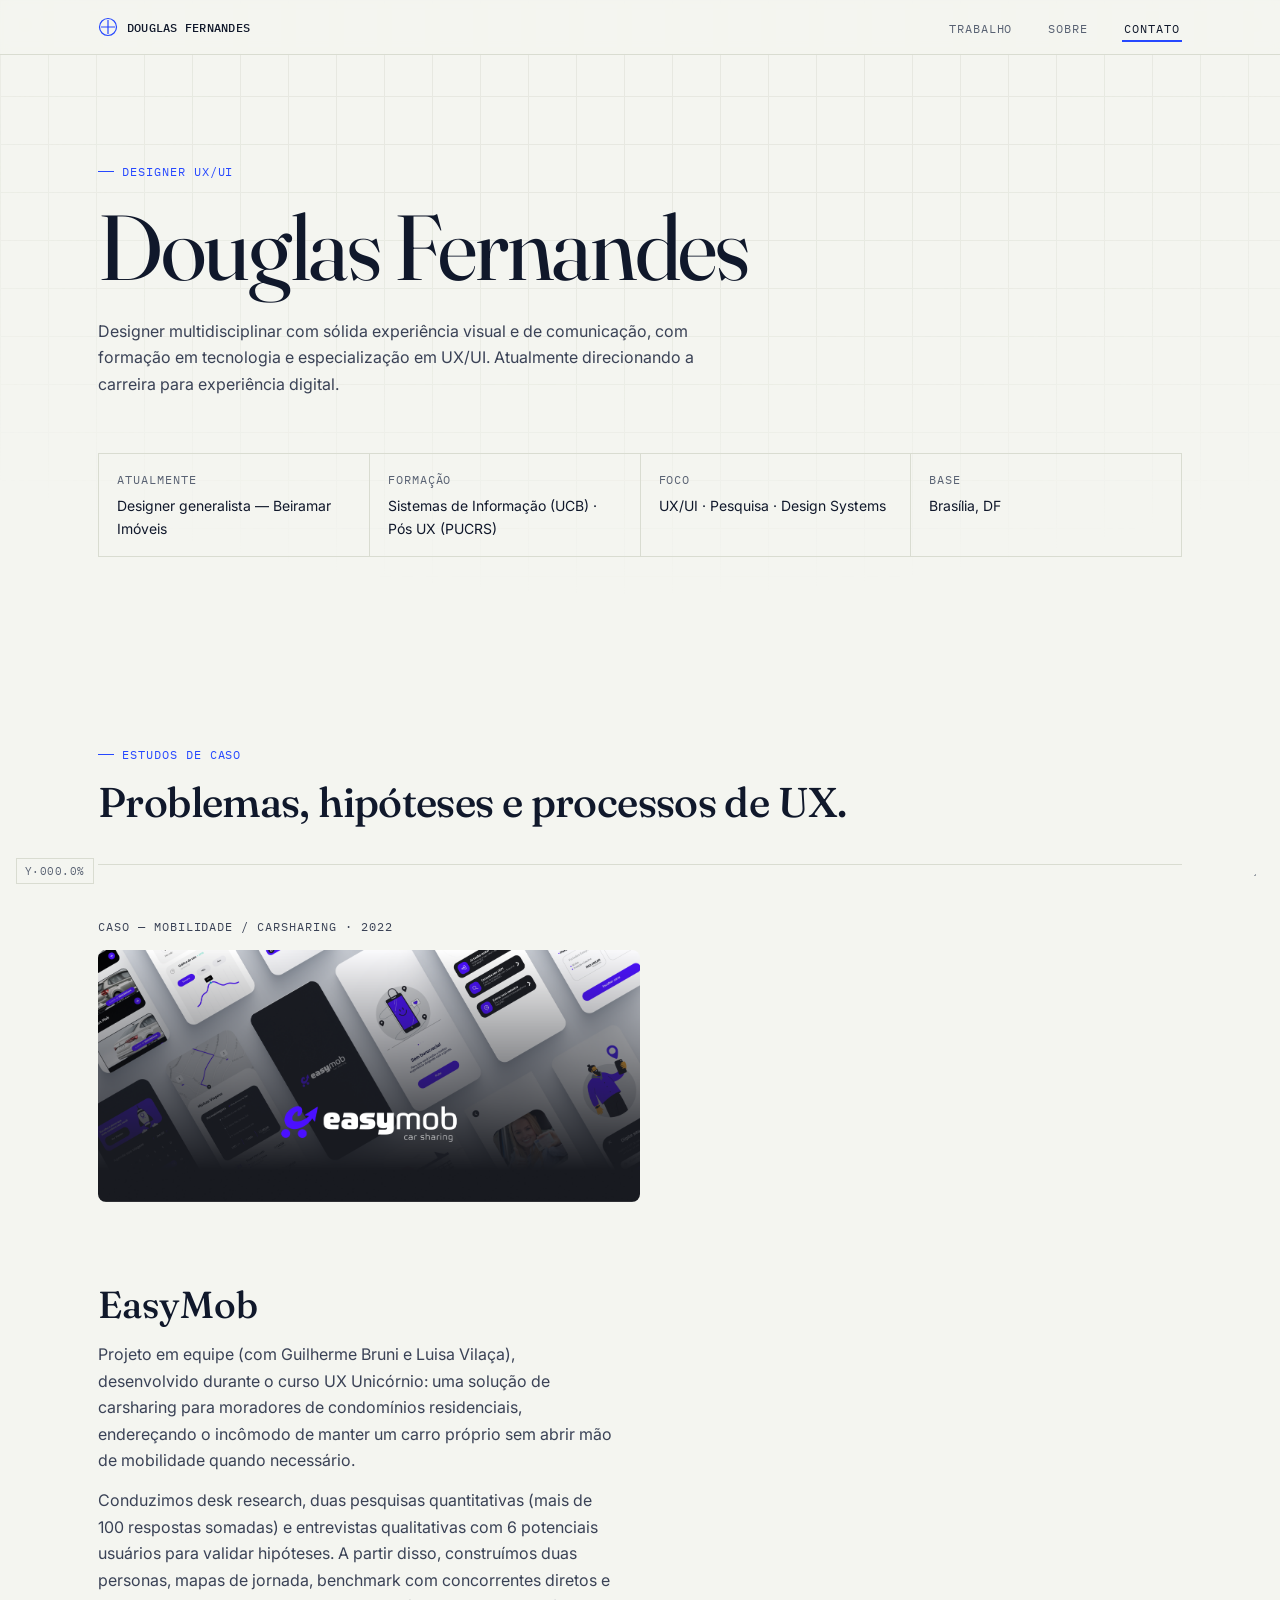
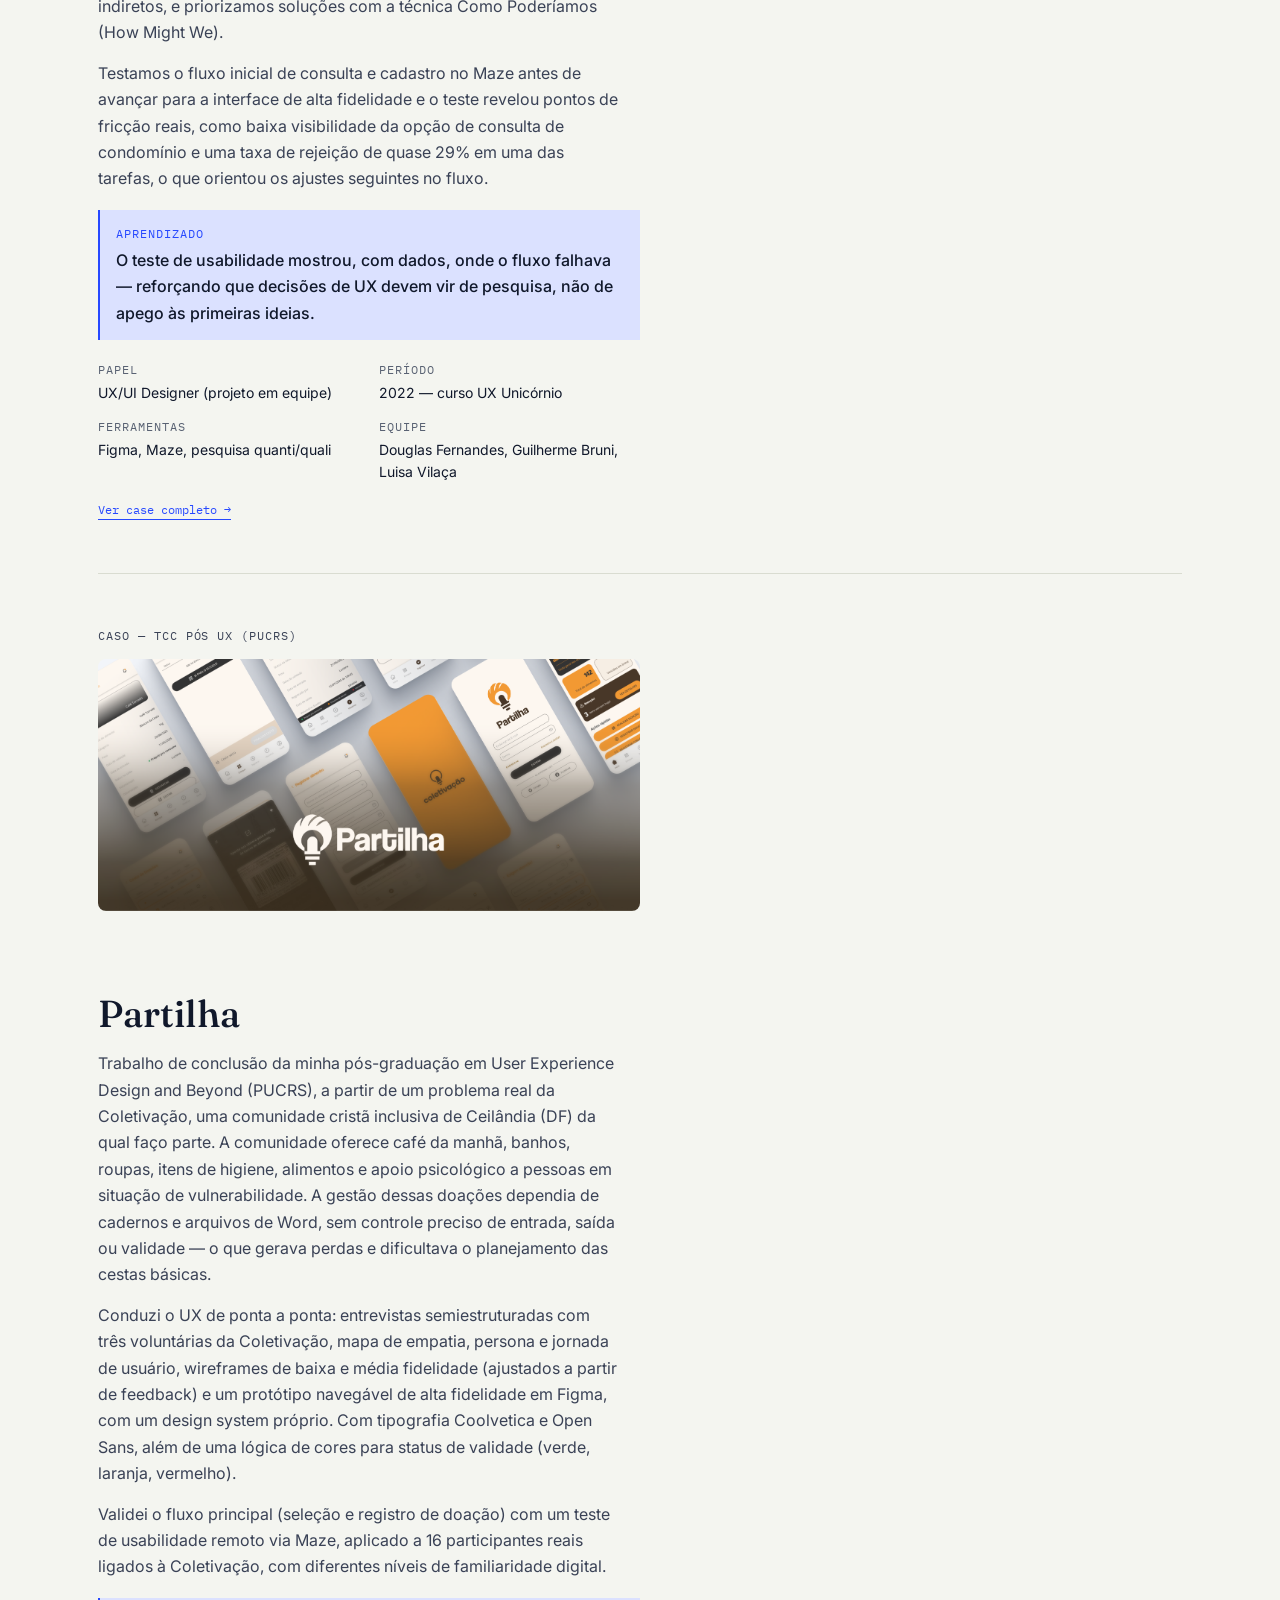
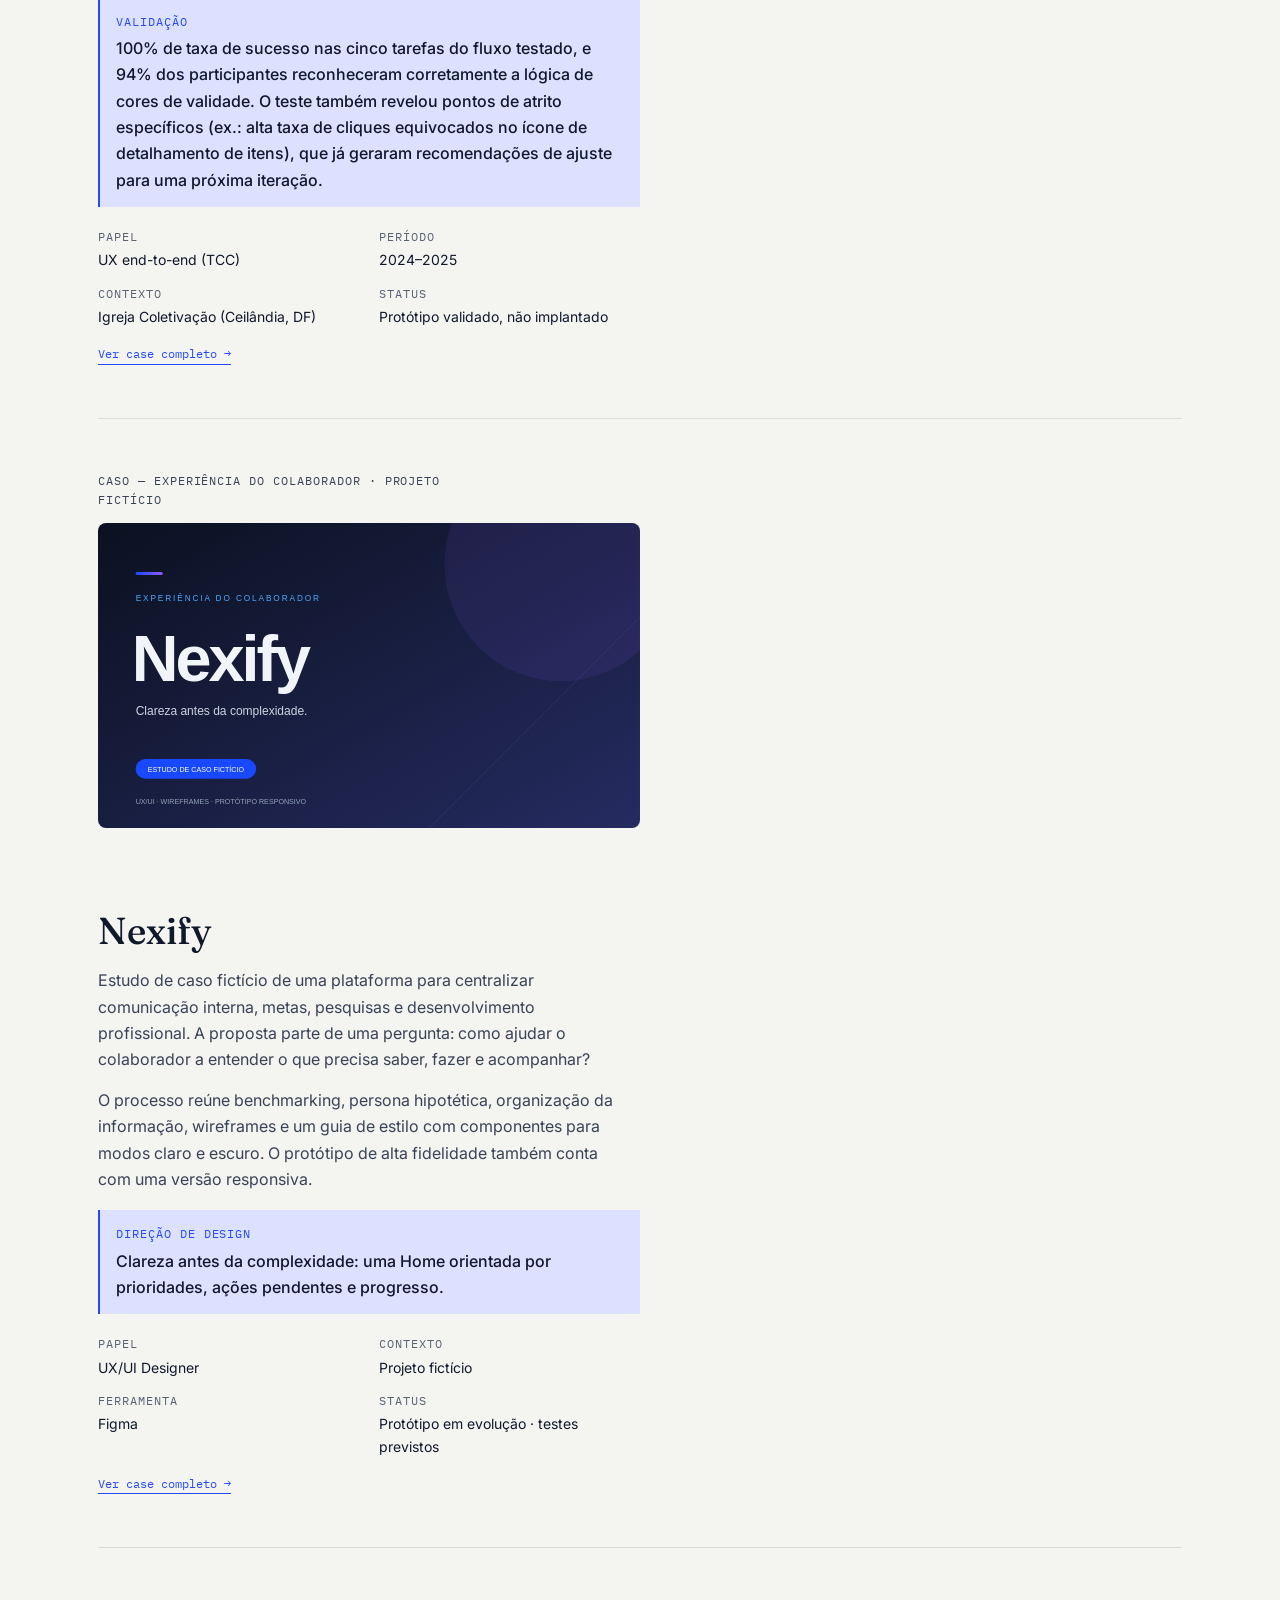
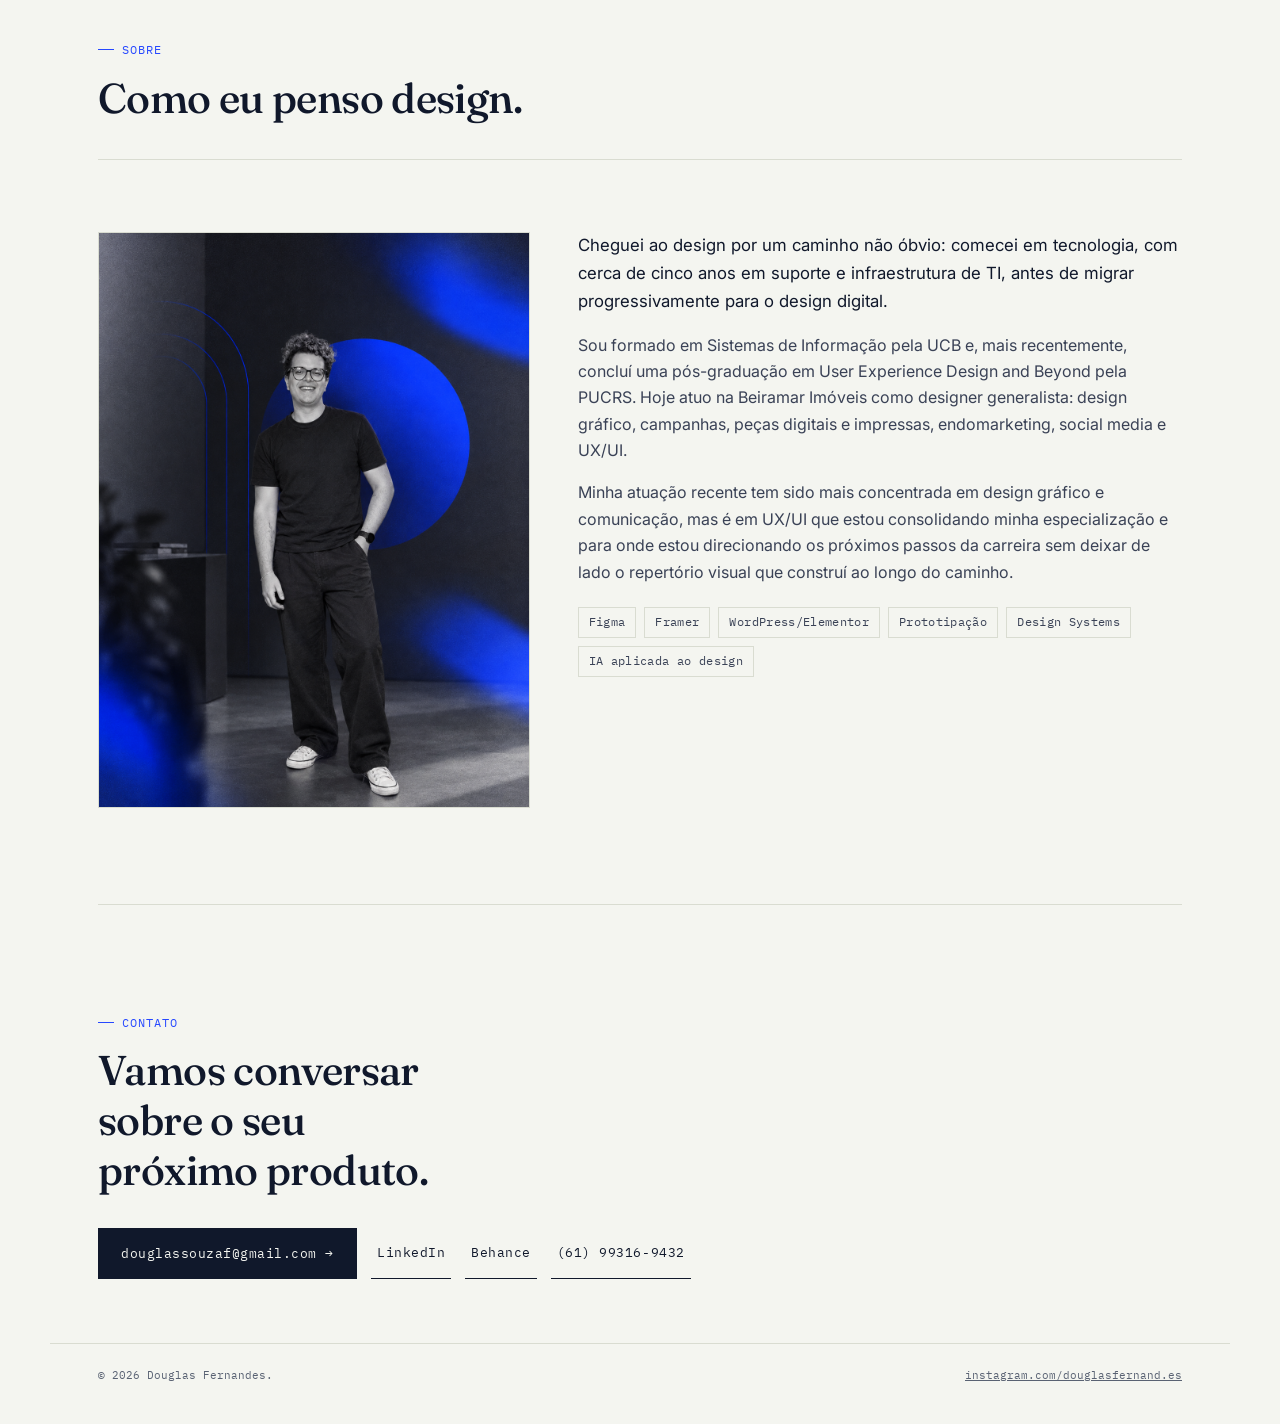
==== index.html @ 1eafc916 "Padroniza tipografia e cores e ajusta embed desktop do Nexify" ====
<!DOCTYPE html>
<html lang="pt-BR">
<head>
<meta charset="UTF-8">
<meta name="viewport" content="width=device-width, initial-scale=1.0">
<title>Douglas Fernandes — Designer UX/UI</title>
<meta name="description" content="Portfólio de Douglas Fernandes, designer UX/UI em transição de carreira, com estudos de caso reais em UX.">
<style>


  *{box-sizing:border-box;}
  html{scroll-behavior:smooth;}
  @media (prefers-reduced-motion: reduce){
    html{scroll-behavior:auto;}
    *{animation-duration:0.001ms !important; animation-iteration-count:1 !important; transition-duration:0.001ms !important;}
  }

  body{
    margin:0;
    background:var(--paper);
    color:var(--ink);
    font-family:var(--font-body);
    font-size:16px;
    line-height:1.55;
    -webkit-font-smoothing:antialiased;
  }

  ::selection{ background:var(--cobalt); color:var(--paper); }

  a{ color:inherit; }

  /* ---------- grid backdrop ---------- */
  .grid-backdrop{
    position:fixed; inset:0;
    z-index:0;
    pointer-events:none;
    background-image:
      linear-gradient(var(--line) 1px, transparent 1px),
      linear-gradient(90deg, var(--line) 1px, transparent 1px);
    background-size: 48px 48px;
    opacity:0.5;
    mask-image: radial-gradient(ellipse 90% 70% at 50% 0%, black 40%, transparent 95%);
  }

  /* ---------- registration crosshairs ---------- */
  .crosshair{
    position:fixed; width:18px; height:18px; z-index:5; pointer-events:none;
    opacity:0.55;
  }
  .crosshair::before, .crosshair::after{ content:""; position:absolute; background:var(--slate); }
  .crosshair::before{ left:8px; right:8px; top:50%; height:1px; }
  .crosshair::after{ top:8px; bottom:8px; left:50%; width:1px; }
  .cross-tl{ top:16px; left:16px; }
  .cross-tr{ top:16px; right:16px; }
  .cross-bl{ bottom:16px; left:16px; }
  .cross-br{ bottom:16px; right:16px; }
  @media (max-width:640px){ .crosshair{ display:none; } }

  /* ---------- coordinate readout ---------- */
  #coord-readout{
    position:fixed; left:16px; bottom:16px; z-index:6;
    font-family:var(--font-label);
    font-size:11px; letter-spacing:0.04em;
    color:var(--slate);
    background:var(--paper);
    padding:3px 8px;
    border:1px solid var(--line);
    pointer-events:none;
  }
  @media (max-width:640px){ #coord-readout{ display:none; } }

  /* ---------- layout helpers ---------- */
  .wrap{ max-width:1180px; margin:0 auto; padding-inline:var(--gap); position:relative; z-index:1; }
  section{ position:relative; z-index:1; }

  .eyebrow{
    font-family:var(--font-label);
    font-size:12px;
    letter-spacing:0.14em;
    text-transform:uppercase;
    color:var(--cobalt);
    display:flex; align-items:center; gap:8px;
  }
  .eyebrow::before{ content:""; width:16px; height:1px; background:var(--cobalt); display:inline-block; }

  /* ---------- nav ---------- */
  header.site-nav{
    position:fixed; top:0; left:0; right:0; z-index:20;
    background:color-mix(in srgb, var(--paper) 88%, transparent);
    backdrop-filter:blur(6px);
    border-bottom:1px solid var(--line);
  }
  .nav-inner{
    max-width:1180px; margin:0 auto; padding:14px var(--gap);
    display:flex; align-items:center; justify-content:space-between;
  }
  .nav-mark{
    display:flex; align-items:center; gap:9px;
    font-family:var(--font-label); font-size:13px; font-weight:500;
    letter-spacing:0.02em; text-decoration:none; color:var(--ink);
  }
  .nav-mark svg{ width:20px; height:20px; }
  .nav-links{ display:flex; gap:clamp(14px,3vw,32px); list-style:none; margin:0; padding:0; }
  .nav-links a{
    font-family:var(--font-label); font-size:12px; letter-spacing:0.08em; text-transform:uppercase;
    text-decoration:none; color:var(--slate); padding:4px 2px; position:relative;
  }
  .nav-links a::after{
    content:""; position:absolute; left:0; right:0; bottom:-2px; height:2px; background:var(--cobalt);
    transform:scaleX(0); transform-origin:left; transition:transform .25s ease;
  }
  .nav-links a.active{ color:var(--ink); }
  .nav-links a.active::after{ transform:scaleX(1); }
  @media (max-width:600px){ .nav-links{ gap:12px; } .nav-links a{ font-size:10.5px; } }

  a:focus-visible, button:focus-visible{ outline:2px solid var(--cobalt); outline-offset:3px; }

  /* ---------- hero ---------- */
  .hero{ padding:150px 0 96px; }
  .hero-name{
    font-family:var(--font-heading);
    font-style:italic;
    font-weight:400;
    font-size:clamp(2.6rem, 7.2vw, 6.2rem);
    line-height:0.98;
    margin:18px 0 0;
    letter-spacing:-0.01em;
  }
  .hero-role{
    font-family:var(--font-label);
    font-size:clamp(13px, 1.4vw, 15px);
    color:var(--ink-soft);
    margin-top:22px;
    max-width:640px;
  }

  .spec-sheet{
    margin-top:56px;
    display:grid;
    grid-template-columns:repeat(4, 1fr);
    border-top:1px solid var(--line);
    border-left:1px solid var(--line);
  }
  .spec-cell{
    border-right:1px solid var(--line);
    border-bottom:1px solid var(--line);
    padding:16px 18px;
  }
  .spec-label{
    font-family:var(--font-label); font-size:10.5px; letter-spacing:0.1em;
    text-transform:uppercase; color:var(--slate); margin-bottom:6px;
  }
  .spec-value{ font-size:14.5px; color:var(--ink); }
  @media (max-width:760px){ .spec-sheet{ grid-template-columns:repeat(2,1fr); } }

  /* ---------- reveal ---------- */
  [data-reveal]{ opacity:0; transform:translateY(18px); transition:opacity .7s ease, transform .7s ease; }
  [data-reveal].in-view{ opacity:1; transform:translateY(0); }

  /* ---------- section heads ---------- */
  .section-head{ padding:80px 0 36px; }
  .section-title{
    font-family:var(--font-heading); font-weight:500; font-style:normal;
    font-size:clamp(1.8rem, 3.4vw, 2.6rem); margin:14px 0 0; letter-spacing:-0.01em;
  }

  /* ---------- case studies ---------- */
  .case{
    padding:52px 0;
    border-top:1px solid var(--line);
    display:grid;
    grid-template-columns:1.05fr 0.95fr;
    gap:clamp(24px,4vw,64px);
    align-items:start;
  }
  .case:last-of-type{ border-bottom:1px solid var(--line); }
  @media (max-width:860px){ .case{ grid-template-columns:1fr; } }

  .case-index{
    font-family:var(--font-label); font-size:12px; color:var(--slate);
    letter-spacing:0.08em; margin-bottom:10px;
  }
  .case-title{
    font-family:var(--font-heading); font-style:italic; font-weight:400;
    font-size:clamp(1.6rem, 3.2vw, 2.35rem); margin:0 0 14px; line-height:1.06;
  }
  .case-body p{ margin:0 0 14px; color:var(--ink-soft); max-width:52ch; }

  .case-cover{
  width:auto;
  margin:0 0 80px;
  border-radius:8px;
  overflow:hidden;
  }

  .case-cover img{
  width:100%;
  height:auto;
  display:block;
  object-fit:cover;
  }

  .case-visual{
    background:var(--paper-dim);
    border:1px solid var(--line);
    aspect-ratio:4/3;
    display:flex; align-items:center; justify-content:center;
    overflow:hidden;
    position:relative;
  }
  .case-visual svg{ width:82%; height:82%; }
  .case-visual .tag{
    position:absolute; top:10px; right:10px;
    font-family:var(--font-label); font-size:10px; color:var(--slate);
    background:var(--paper); border:1px solid var(--line); padding:2px 6px;
  }

  .case-outcome{
    margin-top:18px; padding:14px 16px;
    border-left:2px solid var(--cobalt);
    background:var(--cobalt-dim);
  }
  .case-outcome .oc-label{
    font-family:var(--font-label); font-size:10.5px; letter-spacing:0.1em; text-transform:uppercase;
    color:var(--cobalt); margin-bottom:4px;
  }
  .case-outcome .oc-value{ font-size:15px; font-weight:500; }

  .case-pending{
    margin-top:18px; padding:14px 16px;
    border-left:2px solid var(--slate);
    background:var(--paper-dim);
  }
  .case-pending .oc-label{
    font-family:var(--font-label); font-size:10.5px; letter-spacing:0.1em; text-transform:uppercase;
    color:var(--slate); margin-bottom:4px;
  }
  .case-pending .oc-value{ font-size:13.5px; color:var(--ink-soft); }

  .case-meta{
    display:grid; grid-template-columns:1fr 1fr; gap:12px 20px; margin-top:20px;
  }
  .case-meta div .spec-label{ margin-bottom:3px; }
  .case-meta div .spec-value{ font-size:13.5px; }
  .case-link{
    display:inline-block; margin-top:16px;
    font-family:var(--font-label); font-size:11.5px;
    color:var(--cobalt); text-decoration:none; border-bottom:1px solid var(--cobalt);
  }
  .case-links{ display:flex; flex-wrap:wrap; gap:20px; margin-top:16px; }

  /* ---------- detail pages (per-project) ---------- */
  #home-page.is-hidden{ display:none; }
  .detail-page{ display:none; background:var(--paper); min-height:100vh; position:relative; z-index:2; }
  .detail-page.is-active{ display:block; }

  .detail-header{
    position:sticky; top:0; z-index:30;
    background:color-mix(in srgb, var(--paper) 92%, transparent);
    backdrop-filter:blur(6px);
    border-bottom:1px solid var(--line);
    padding:16px var(--gap);
  }
  .back-link{
    font-family:var(--font-label); font-size:12px; letter-spacing:0.04em;
    text-decoration:none; color:var(--slate); display:inline-flex; align-items:center; gap:6px;
  }
  .back-link:hover{ color:var(--cobalt); }

  .detail-hero{ padding:64px 0 40px; }
  .detail-eyebrow{
    font-family:var(--font-label); font-size:12px; letter-spacing:0.12em; text-transform:uppercase;
    color:var(--cobalt);
  }
  .detail-title{
    font-family:var(--font-heading); font-style:italic; font-weight:400;
    font-size:clamp(2.2rem, 5.5vw, 4.2rem); margin:14px 0 18px; line-height:1.02;
  }
  .detail-intro{ color:var(--ink-soft); max-width:70ch; font-size:1.05rem; }

  .stage{ padding:52px 0; border-top:1px solid var(--line); }
  .stage-num{
    font-family:var(--font-label); font-size:11px; color:var(--slate); letter-spacing:0.1em; margin-bottom:8px;
  }
  .stage-title{
    font-family:var(--font-heading); font-weight:500; font-size:1.6rem; margin:0 0 16px; letter-spacing:-0.01em;
  }
  .stage-text p{ color:var(--ink-soft); max-width:72ch; margin:0 0 14px; }

  .media-slot{
    margin-top:22px; border:2px dashed var(--line); background:var(--paper-dim);
    padding:44px 20px; text-align:center;
  }
  .media-slot-label{
    display:block; font-family:var(--font-label); font-size:12.5px; color:var(--ink-soft); margin-bottom:6px;
  }
  .media-slot-hint{
    display:block; font-family:var(--font-label); font-size:10.5px; color:var(--slate);
  }
  .media-grid{ display:grid; grid-template-columns:1fr 1fr; gap:16px; margin-top:22px; }
  @media (max-width:700px){ .media-grid{ grid-template-columns:1fr; } }

  .stat-row{ display:flex; flex-wrap:wrap; gap:12px; margin-top:20px; }
  .stat-chip{
    border:1px solid var(--line); padding:12px 16px; font-family:var(--font-label); font-size:11.5px;
    color:var(--slate); min-width:120px;
  }
  .stat-chip b{
    display:block; font-size:20px; font-family:var(--font-heading); font-style:normal; color:var(--ink); margin-bottom:2px;
  }

  .task-table{ width:100%; border-collapse:collapse; margin-top:18px; font-size:13px; }
  .task-table th, .task-table td{ border:1px solid var(--line); padding:10px 12px; text-align:left; }
  .task-table th{ font-family:var(--font-label); font-size:10.5px; text-transform:uppercase; letter-spacing:0.06em; color:var(--slate); background:var(--paper-dim); }
  .task-table td{ color:var(--ink-soft); font-family:var(--font-label); font-size:12.5px; }
  .task-table td:first-child{ color:var(--ink); font-family:var(--font-body); }

  /* ---------- about ---------- */
  .about {
  padding: 72px 0 96px;
  border-top: 1px solid var(--line);
  display: grid;
  grid-template-columns: 1fr 1.4fr;
  gap: var(--gap);
}

@media (max-width: 800px) {
  .about { grid-template-columns: 1fr; }
}

.about-photo {
  aspect-ratio: 3/4;
  background: var(--paper-dim);
  border: 1px solid var(--line);
  overflow: hidden; /* Garante que a imagem não saia pelas bordas arredondadas ou limites */
}

/* Novo estilo para a imagem */
.about-photo img {
  width: 100%;
  height: 100%;
  object-fit: cover; /* Recorta e preenche todo o espaço sem distorcer a foto */
  object-position: center; /* Centraliza o foco da imagem */
  display: block;
}

.about-copy p { color: var(--ink-soft); max-width: 64ch; margin: 0 0 16px; }
.about-copy p:first-child { font-size: 1.05rem; color: var(--ink); }

.tool-list { display: flex; flex-wrap: wrap; gap: 8px; margin-top: 22px; padding: 0; list-style: none; }
.tool-list li {
  font-family:var(--font-label); font-size: 11.5px; letter-spacing: 0.03em;
  border: 1px solid var(--line); padding: 5px 10px; color: var(--ink-soft);
}

  /* ---------- contact ---------- */
  .contact{ padding:96px 0 64px; border-top:1px solid var(--line); }
  .contact-title{
    font-family:var(--font-heading); font-style:italic; font-weight:400;
    font-size:clamp(2rem, 5.4vw, 4rem); line-height:1.02; max-width:16ch; margin:14px 0 32px;
  }
  .contact-actions{ display:flex; flex-wrap:wrap; gap:14px; align-items:center; }
  .btn-primary{
    font-family:var(--font-label); font-size:13px; letter-spacing:0.04em;
    text-decoration:none; color:var(--paper); background:var(--ink);
    padding:14px 22px; display:inline-flex; align-items:center; gap:10px;
    border:1px solid var(--ink); transition:background .2s ease, color .2s ease;
  }
  .btn-primary:hover{ background:var(--cobalt); border-color:var(--cobalt); }
  .btn-secondary{
    font-family:var(--font-label); font-size:13px; letter-spacing:0.04em;
    text-decoration:none; color:var(--ink); padding:14px 6px;
    border-bottom:1px solid var(--ink);
  }
  .btn-secondary:hover{ color:var(--cobalt); border-color:var(--cobalt); }

  footer{
    border-top:1px solid var(--line); padding:22px var(--gap) 40px;
    display:flex; justify-content:space-between; flex-wrap:wrap; gap:10px;
    font-family:var(--font-label); font-size:11px; color:var(--slate);
    max-width:1180px; margin:0 auto; position:relative; z-index:1;
  }
</style>
<link rel="stylesheet" href="assets/css/site.css">
</head>
<body>

<div class="grid-backdrop" aria-hidden="true"></div>
<div class="crosshair cross-tl" aria-hidden="true"></div>
<div class="crosshair cross-tr" aria-hidden="true"></div>
<div class="crosshair cross-bl" aria-hidden="true"></div>
<div class="crosshair cross-br" aria-hidden="true"></div>
<div id="coord-readout">Y·000.0%</div>

<header class="site-nav">
  <div class="nav-inner">
    <a href="#topo" class="nav-mark" aria-label="Início">
      <svg viewBox="0 0 20 20" fill="none" xmlns="http://www.w3.org/2000/svg">
        <circle cx="10" cy="10" r="8.5" stroke="#2648FF" stroke-width="1.2"/>
        <path d="M10 3V17M3 10H17" stroke="#2648FF" stroke-width="1.2"/>
      </svg>
      DOUGLAS FERNANDES
    </a>
    <ul class="nav-links">
      <li><a href="#trabalho" data-nav>Trabalho</a></li>
      <li><a href="#sobre" data-nav>Sobre</a></li>
      <li><a href="#contato" data-nav>Contato</a></li>
    </ul>
  </div>
</header>

<main>

  <section class="hero" id="topo">
    <div class="wrap">
      <p class="eyebrow">Designer UX/UI</p>
      <h1 class="hero-name">Douglas Fernandes</h1>
      <p class="hero-role">Designer multidisciplinar com sólida experiência visual e de comunicação, com formação em tecnologia e especialização em UX/UI. Atualmente direcionando a carreira para experiência digital.</p>

      <div class="spec-sheet" data-reveal>
        <div class="spec-cell">
          <div class="spec-label">Atualmente</div>
          <div class="spec-value">Designer generalista — Beiramar Imóveis</div>
        </div>
        <div class="spec-cell">
          <div class="spec-label">Formação</div>
          <div class="spec-value">Sistemas de Informação (UCB) · Pós UX (PUCRS)</div>
        </div>
        <div class="spec-cell">
          <div class="spec-label">Foco</div>
          <div class="spec-value">UX/UI · Pesquisa · Design Systems</div>
        </div>
        <div class="spec-cell">
          <div class="spec-label">Base</div>
          <div class="spec-value">Brasília, DF</div>
        </div>
      </div>
    </div>
  </section>

  <section id="trabalho">
    <div class="wrap">
      <div class="section-head" data-reveal>
        <p class="eyebrow">Estudos de caso</p>
        <h2 class="section-title">Problemas, hipóteses e processos de UX.</h2>
      </div>

      <!-- CASE 1 — EasyMob -->
      <article class="case" data-reveal>
        <div class="case-body">
          <p class="case-index">CASO — MOBILIDADE / CARSHARING · 2022</p>

          <div class="case-cover">
            <img src="imagens/easymob/capa.png" alt="Capa do case Partilha">
          </div>
          <h3 class="case-title">EasyMob</h3>
          <p>Projeto em equipe (com Guilherme Bruni e Luisa Vilaça), desenvolvido durante o curso UX Unicórnio: uma solução de carsharing para moradores de condomínios residenciais, endereçando o incômodo de manter um carro próprio sem abrir mão de mobilidade quando necessário.</p>
          <p>Conduzimos desk research, duas pesquisas quantitativas (mais de 100 respostas somadas) e entrevistas qualitativas com 6 potenciais usuários para validar hipóteses. A partir disso, construímos duas personas, mapas de jornada, benchmark com concorrentes diretos e indiretos, e priorizamos soluções com a técnica Como Poderíamos (How Might We).</p>
          <p>Testamos o fluxo inicial de consulta e cadastro no Maze antes de avançar para a interface de alta fidelidade e o teste revelou pontos de fricção reais, como baixa visibilidade da opção de consulta de condomínio e uma taxa de rejeição de quase 29% em uma das tarefas, o que orientou os ajustes seguintes no fluxo.</p>

          <div class="case-outcome">
            <div class="oc-label">Aprendizado</div>
            <div class="oc-value">O teste de usabilidade mostrou, com dados, onde o fluxo falhava — reforçando que decisões de UX devem vir de pesquisa, não de apego às primeiras ideias.</div>
          </div>

          <div class="case-meta">
            <div><div class="spec-label">Papel</div><div class="spec-value">UX/UI Designer (projeto em equipe)</div></div>
            <div><div class="spec-label">Período</div><div class="spec-value">2022 — curso UX Unicórnio</div></div>
            <div><div class="spec-label">Ferramentas</div><div class="spec-value">Figma, Maze, pesquisa quanti/quali</div></div>
            <div><div class="spec-label">Equipe</div><div class="spec-value">Douglas Fernandes, Guilherme Bruni, Luisa Vilaça</div></div>
          </div>

          <a class="case-link" href="cases/easymob/index.html" target="_blank" rel="noopener">Ver case completo →</a>
        </div>

      </article>

      <!-- CASE 2 — Partilha (nome provisório) -->
      <article class="case" data-reveal>
        <div class="case-body">
          <p class="case-index">CASO — TCC PÓS UX (PUCRS)</p>

          <div class="case-cover">
            <img src="imagens/partilha/cover.png" alt="Capa do case Partilha">
          </div>

          <h3 class="case-title">Partilha</h3>
          <p>Trabalho de conclusão da minha pós-graduação em User Experience Design and Beyond (PUCRS), a partir de um problema real da Coletivação, uma comunidade cristã inclusiva de Ceilândia (DF) da qual faço parte. A comunidade oferece café da manhã, banhos, roupas, itens de higiene, alimentos e apoio psicológico a pessoas em situação de vulnerabilidade. A gestão dessas doações dependia de cadernos e arquivos de Word, sem controle preciso de entrada, saída ou validade — o que gerava perdas e dificultava o planejamento das cestas básicas.</p>
          <p>Conduzi o UX de ponta a ponta: entrevistas semiestruturadas com três voluntárias da Coletivação, mapa de empatia, persona e jornada de usuário, wireframes de baixa e média fidelidade (ajustados a partir de feedback) e um protótipo navegável de alta fidelidade em Figma, com um design system próprio. Com tipografia Coolvetica e Open Sans, além de uma lógica de cores para status de validade (verde, laranja, vermelho).</p>
          <p>Validei o fluxo principal (seleção e registro de doação) com um teste de usabilidade remoto via Maze, aplicado a 16 participantes reais ligados à Coletivação, com diferentes níveis de familiaridade digital.</p>

          <div class="case-outcome">
            <div class="oc-label">Validação</div>
            <div class="oc-value">100% de taxa de sucesso nas cinco tarefas do fluxo testado, e 94% dos participantes reconheceram corretamente a lógica de cores de validade. O teste também revelou pontos de atrito específicos (ex.: alta taxa de cliques equivocados no ícone de detalhamento de itens), que já geraram recomendações de ajuste para uma próxima iteração.</div>
          </div>

          <div class="case-meta">
            <div><div class="spec-label">Papel</div><div class="spec-value">UX end-to-end (TCC)</div></div>
            <div><div class="spec-label">Período</div><div class="spec-value">2024–2025</div></div>
            <div><div class="spec-label">Contexto</div><div class="spec-value">Igreja Coletivação (Ceilândia, DF)</div></div>
            <div><div class="spec-label">Status</div><div class="spec-value">Protótipo validado, não implantado</div></div>
          </div>

          <a class="case-link" href="cases/partilha/index.html" target="_blank" rel="noopener">Ver case completo →</a>
        </div>
      </article>

      <!-- CASE 3 — Nexify -->
      <article class="case" data-reveal>
        <div class="case-body">
          <p class="case-index">CASO — EXPERIÊNCIA DO COLABORADOR · PROJETO FICTÍCIO</p>
          <div class="case-cover"><img src="imagens/nexify/cover.svg" alt="Nexify — Clareza antes da complexidade" loading="lazy" width="1440" height="810"></div>
          <h3 class="case-title">Nexify</h3>
          <p>Estudo de caso fictício de uma plataforma para centralizar comunicação interna, metas, pesquisas e desenvolvimento profissional. A proposta parte de uma pergunta: como ajudar o colaborador a entender o que precisa saber, fazer e acompanhar?</p>
          <p>O processo reúne benchmarking, persona hipotética, organização da informação, wireframes e um guia de estilo com componentes para modos claro e escuro. O protótipo de alta fidelidade também conta com uma versão responsiva.</p>
          <div class="case-outcome"><div class="oc-label">Direção de design</div><div class="oc-value">Clareza antes da complexidade: uma Home orientada por prioridades, ações pendentes e progresso.</div></div>
          <div class="case-meta">
            <div><div class="spec-label">Papel</div><div class="spec-value">UX/UI Designer</div></div>
            <div><div class="spec-label">Contexto</div><div class="spec-value">Projeto fictício</div></div>
            <div><div class="spec-label">Ferramenta</div><div class="spec-value">Figma</div></div>
            <div><div class="spec-label">Status</div><div class="spec-value">Protótipo em evolução · testes previstos</div></div>
          </div>
          <a class="case-link" href="cases/nexify/index.html" target="_blank" rel="noopener">Ver case completo →</a>
        </div>
      </article>

    </div>
  </section>

  <section id="sobre">
    <div class="wrap">
      <div class="section-head" data-reveal>
        <p class="eyebrow">Sobre</p>
        <h2 class="section-title">Como eu penso design.</h2>
      </div>

      <div class="about" data-reveal>
        <div class="about-photo" aria-hidden="true">
          <img src="imagens/final.png" alt="Eu">
          </svg>
        </div>
        <div class="about-copy">
          <p>Cheguei ao design por um caminho não óbvio: comecei em tecnologia, com cerca de cinco anos em suporte e infraestrutura de TI, antes de migrar progressivamente para o design digital.</p>
          <p>Sou formado em Sistemas de Informação pela UCB e, mais recentemente, concluí uma pós-graduação em User Experience Design and Beyond pela PUCRS. Hoje atuo na Beiramar Imóveis como designer generalista: design gráfico, campanhas, peças digitais e impressas, endomarketing, social media e UX/UI.</p>
          <p>Minha atuação recente tem sido mais concentrada em design gráfico e comunicação, mas é em UX/UI que estou consolidando minha especialização e para onde estou direcionando os próximos passos da carreira sem deixar de lado o repertório visual que construí ao longo do caminho.</p>
          <ul class="tool-list">
            <li>Figma</li><li>Framer</li><li>WordPress/Elementor</li><li>Prototipação</li><li>Design Systems</li><li>IA aplicada ao design</li>
          </ul>
        </div>
      </div>
    </div>
  </section>

  <section id="contato">
    <div class="wrap">
      <div class="contact" data-reveal>
        <p class="eyebrow">Contato</p>
        <h2 class="contact-title">Vamos conversar sobre o seu próximo produto.</h2>
        <div class="contact-actions">
          <a class="btn-primary" href="mailto:douglassouzaf@gmail.com">
            douglassouzaf@gmail.com →
          </a>
          <a class="btn-secondary" href="https://www.linkedin.com/in/douglasfernandees/" target="_blank" rel="noopener">LinkedIn</a>
          <a class="btn-secondary" href="https://www.behance.net/douglasfernandees" target="_blank" rel="noopener">Behance</a>
          <a class="btn-secondary" href="tel:+5561993169432">(61) 99316-9432</a>
        </div>
      </div>
    </div>
  </section>

</main>

<footer>
  <span>© 2026 Douglas Fernandes.</span>
  <span><a href="https://www.instagram.com/douglasfernand.es/" target="_blank" rel="noopener">instagram.com/douglasfernand.es</a></span>
</footer>

<script>
  // Scroll coordinate readout — a functional nod to the drafting-table theme
  const readout = document.getElementById('coord-readout');
  function updateReadout(){
    const scrollTop = window.scrollY;
    const max = document.documentElement.scrollHeight - window.innerHeight;
    const pct = max > 0 ? (scrollTop / max) * 100 : 0;
    readout.textContent = 'Y·' + pct.toFixed(1).padStart(5,'0') + '%';
  }
  window.addEventListener('scroll', updateReadout, { passive:true });
  updateReadout();

  // Active nav link highlighting
  const navLinks = document.querySelectorAll('[data-nav]');
  const sections = ['trabalho','sobre','contato'].map(id => document.getElementById(id));
  const navObserver = new IntersectionObserver((entries) => {
    entries.forEach(entry => {
      const link = document.querySelector(`[data-nav][href="#${entry.target.id}"]`);
      if(!link) return;
      if(entry.isIntersecting){
        navLinks.forEach(l => l.classList.remove('active'));
        link.classList.add('active');
      }
    });
  }, { rootMargin: '-45% 0px -50% 0px', threshold: 0 });
  sections.forEach(s => s && navObserver.observe(s));

  // Reveal-on-scroll
  const revealEls = document.querySelectorAll('[data-reveal]');
  const revealObserver = new IntersectionObserver((entries) => {
    entries.forEach(entry => {
      if(entry.isIntersecting){
        entry.target.classList.add('in-view');
        revealObserver.unobserve(entry.target);
      }
    });
  }, { threshold: 0.12 });
  revealEls.forEach(el => revealObserver.observe(el));
</script>

</body>
</html>
---- assets/css/site.css ----
/* Font files from google/fonts, distributed under the adjacent OFL licenses. */
@font-face {
  font-family: 'Inter'; src: url('../fonts/inter.ttf') format('truetype');
  font-weight: 100 900; font-style: normal; font-display: swap;
}
@font-face {
  font-family: 'Fraunces'; src: url('../fonts/fraunces.ttf') format('truetype');
  font-weight: 100 900; font-style: normal; font-display: swap;
}
@font-face {
  font-family: 'IBM Plex Mono'; src: url('../fonts/ibm-plex-mono-regular.ttf') format('truetype');
  font-weight: 400; font-style: normal; font-display: swap;
}
@font-face {
  font-family: 'IBM Plex Mono'; src: url('../fonts/ibm-plex-mono-medium.ttf') format('truetype');
  font-weight: 500; font-style: normal; font-display: swap;
}

/* Shared portfolio palette and type scale. Project artwork keeps its own identity. */
:root {
  --paper: #F4F5F0;
  --paper-dim: #EAECE3;
  --line: #D9DCD1;
  --ink: #10182B;
  --ink-soft: #3A4256;
  --cobalt: #2648FF;
  --cobalt-dim: #DBE1FF;
  --slate: #596273;
  --signal: #FF3B30;
  --gap: clamp(1.25rem, 4vw, 3rem);
  --font-body: 'Inter', system-ui, sans-serif;
  --font-heading: 'Fraunces', Georgia, serif;
  --font-label: 'IBM Plex Mono', ui-monospace, monospace;
  --text-body: 1rem;
  --text-small: .875rem;
  --text-label: .75rem;
  --text-title: clamp(3rem, 7.2vw, 6.2rem);
  --text-section: clamp(1.75rem, 3.4vw, 2.6rem);
}
body { font-family: var(--font-body); font-size: var(--text-body); line-height: 1.65; }
h1, h2, h3 { text-wrap: balance; }
.hero-name, .hero-title {
  font-family: var(--font-heading);
  font-size: var(--text-title);
  font-style: normal;
  font-weight: 400;
  line-height: 1.05;
  letter-spacing: -.025em;
}
.section-title, .stage h2, .detail-h2, .contact-title {
  font-family: var(--font-heading);
  font-size: var(--text-section);
  font-style: normal;
  font-weight: 500;
  line-height: 1.2;
  letter-spacing: -.015em;
}
.case-title {
  font-family: var(--font-heading);
  font-size: clamp(1.75rem, 3.2vw, 2.35rem);
  font-style: normal;
  font-weight: 500;
  line-height: 1.2;
}
.hero-role, .hero-sub {
  font-family: var(--font-body);
  font-size: var(--text-body);
  line-height: 1.65;
}
.spec-label, .case-index, .eyebrow, .hero .eyebrow,
.oc-label, .case-outcome .oc-label, .callout .oc-label {
  font-family: var(--font-label);
  font-size: var(--text-label);
  font-weight: 400;
  line-height: 1.6;
  letter-spacing: .08em;
  text-transform: uppercase;
}
.spec-label, .case-index { color: var(--slate); }
.spec-value, .case-meta div .spec-value {
  font-family: var(--font-body);
  font-size: var(--text-small);
  line-height: 1.6;
}
.case-link, .back-link, .nav-mark, .nav-links a, .case-nav {
  font-family: var(--font-label);
  font-size: var(--text-label);
  line-height: 1.6;
}
.case-outcome .oc-value, .callout .oc-value {
  font-family: var(--font-body);
  font-size: var(--text-body);
  font-weight: 500;
  line-height: 1.65;
}
figcaption, .img-placeholder .ph-label { font-size: var(--text-small); line-height: 1.6; }
.stage p, .case-body p { color: var(--ink-soft); }
.stage-head { align-items: baseline; }
.stage-num { font-family: var(--font-label); font-size: var(--text-label); }
a:focus-visible, button:focus-visible, iframe:focus-visible { outline: 2px solid var(--cobalt); outline-offset: 4px; }
@media (prefers-reduced-motion: reduce) {
  html { scroll-behavior: auto; }
}
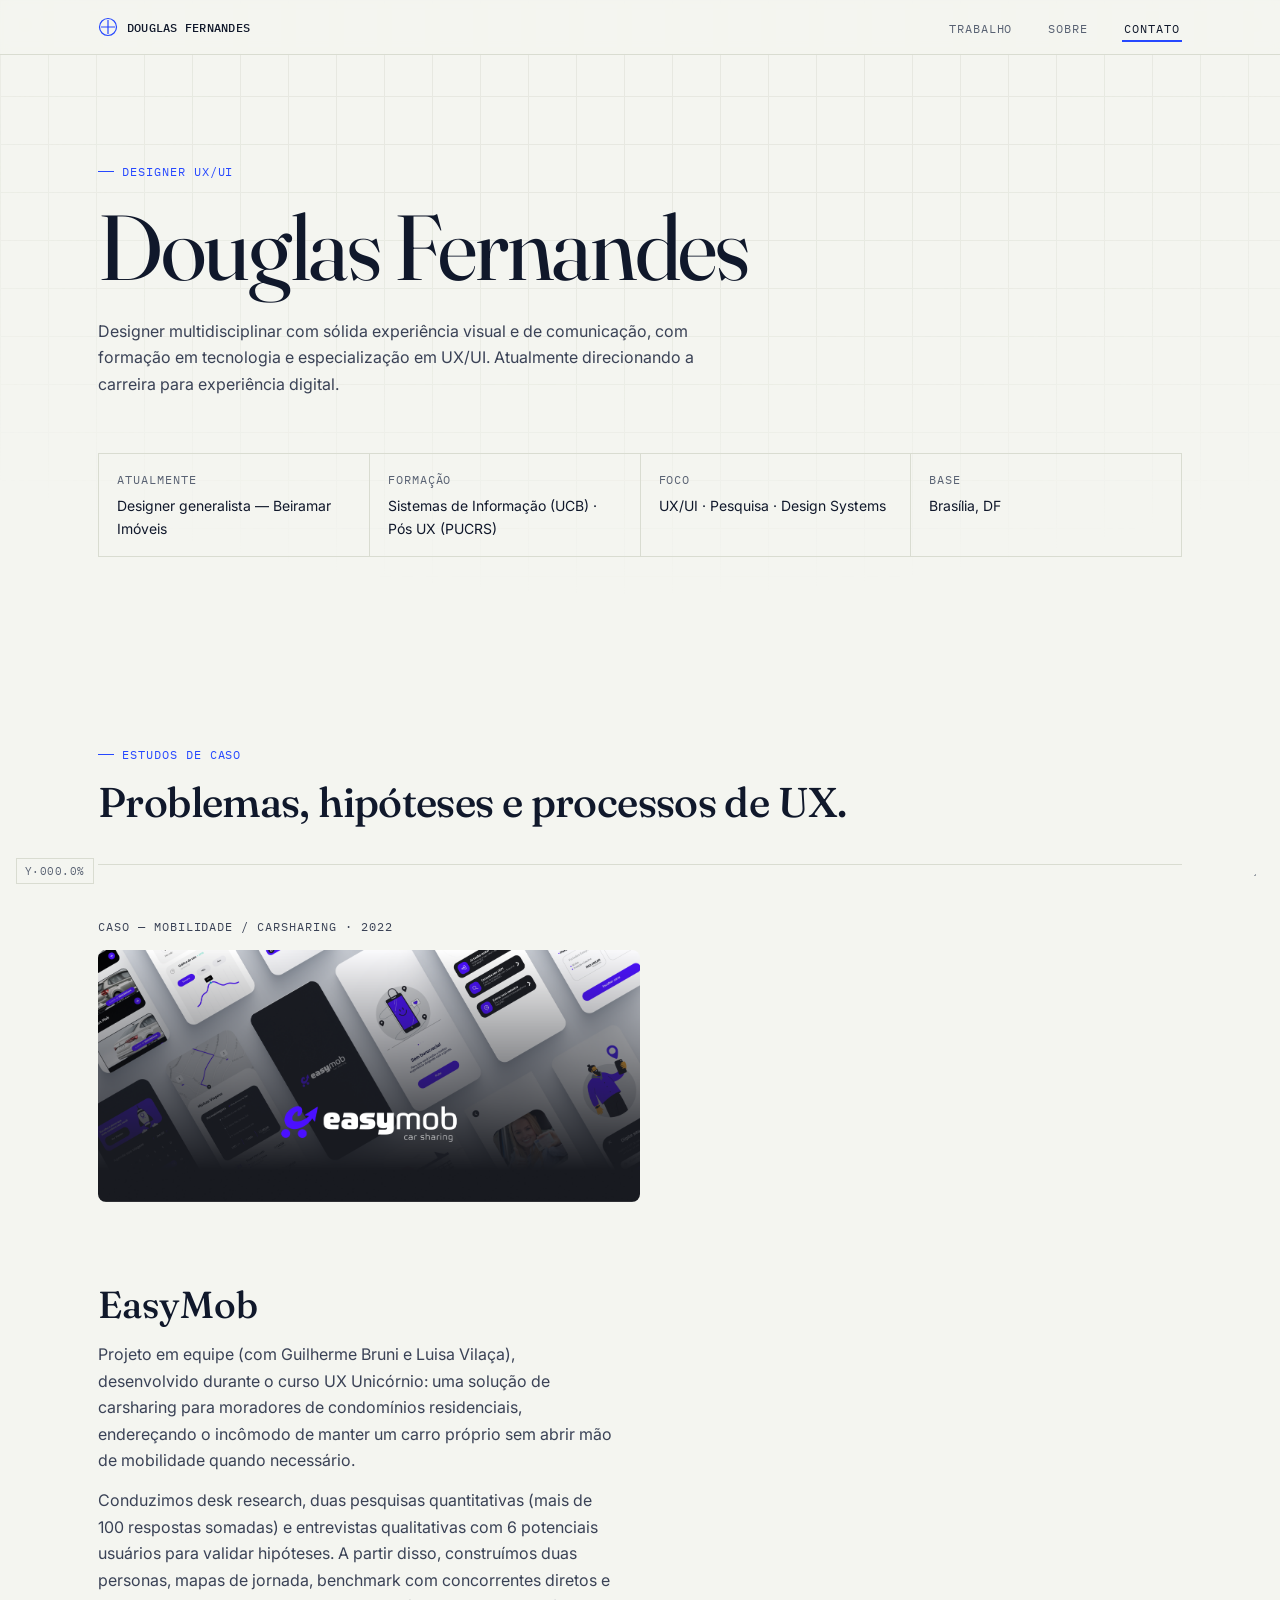
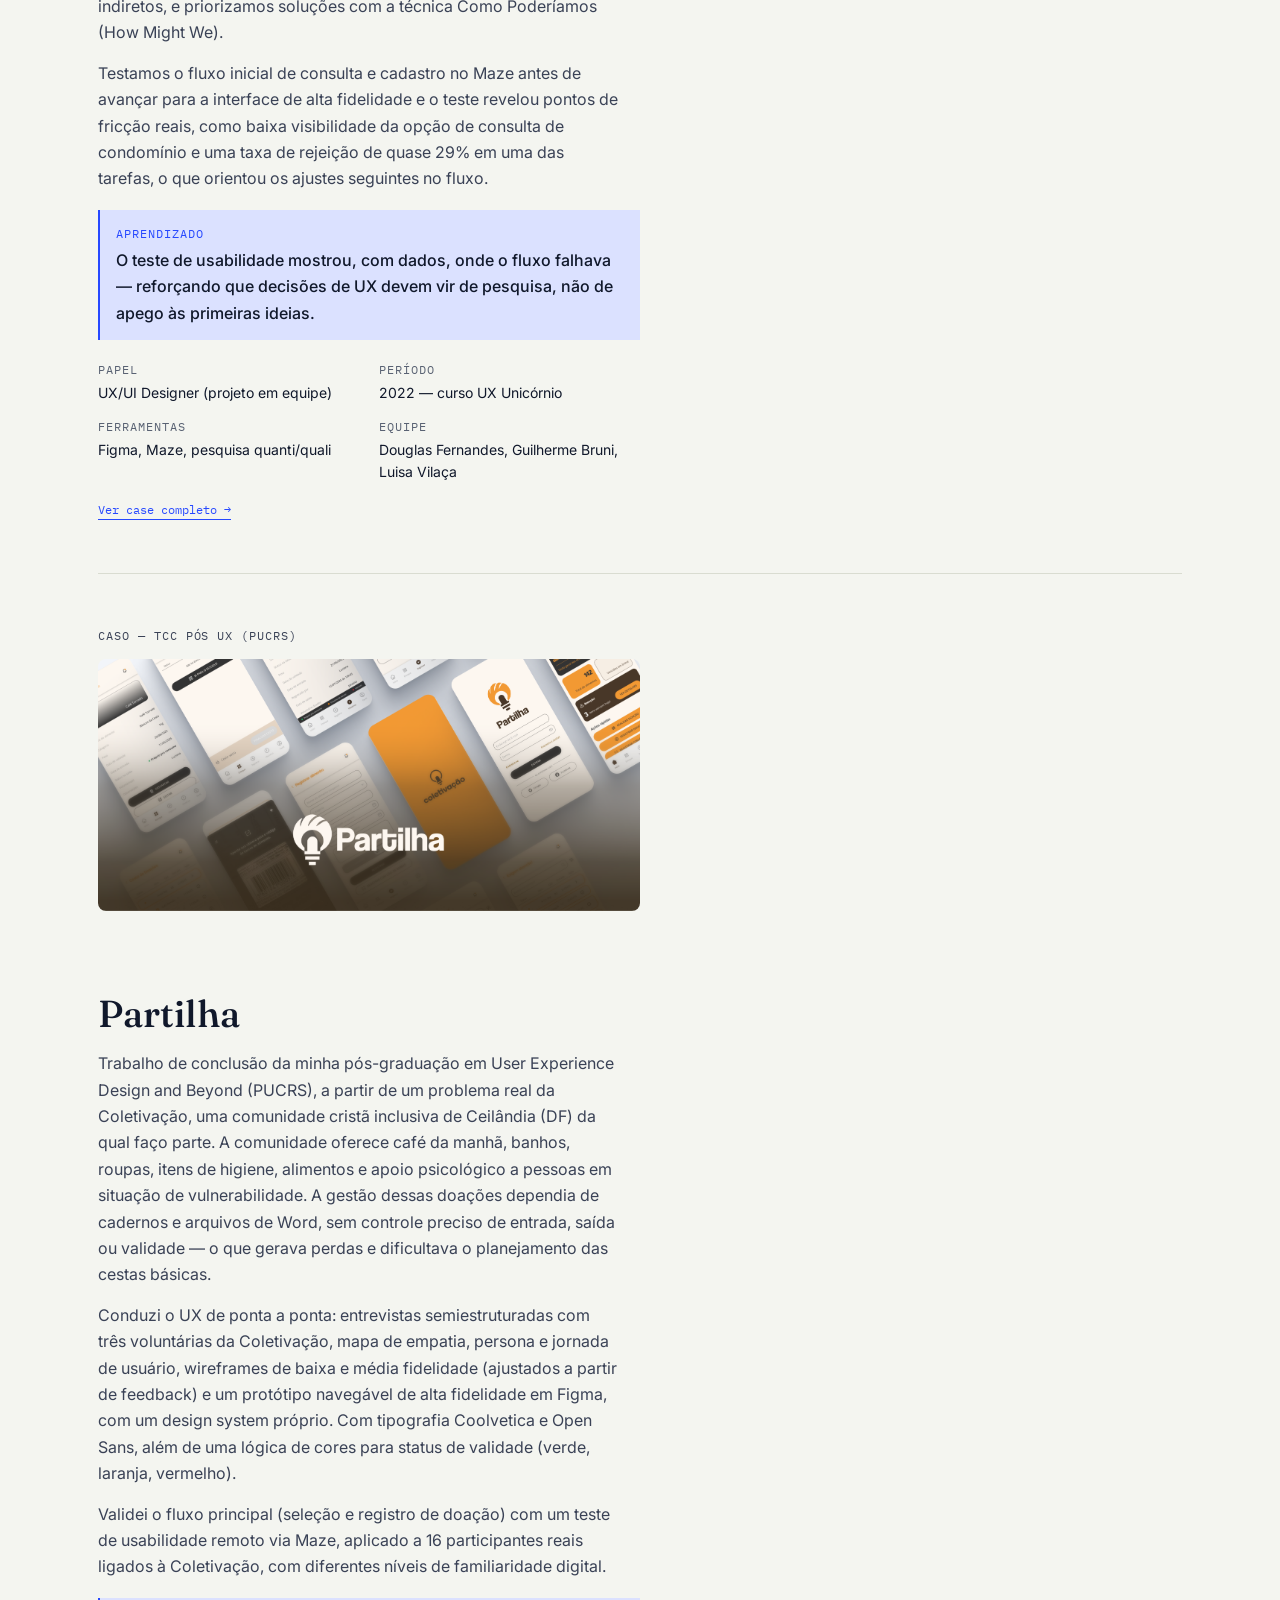
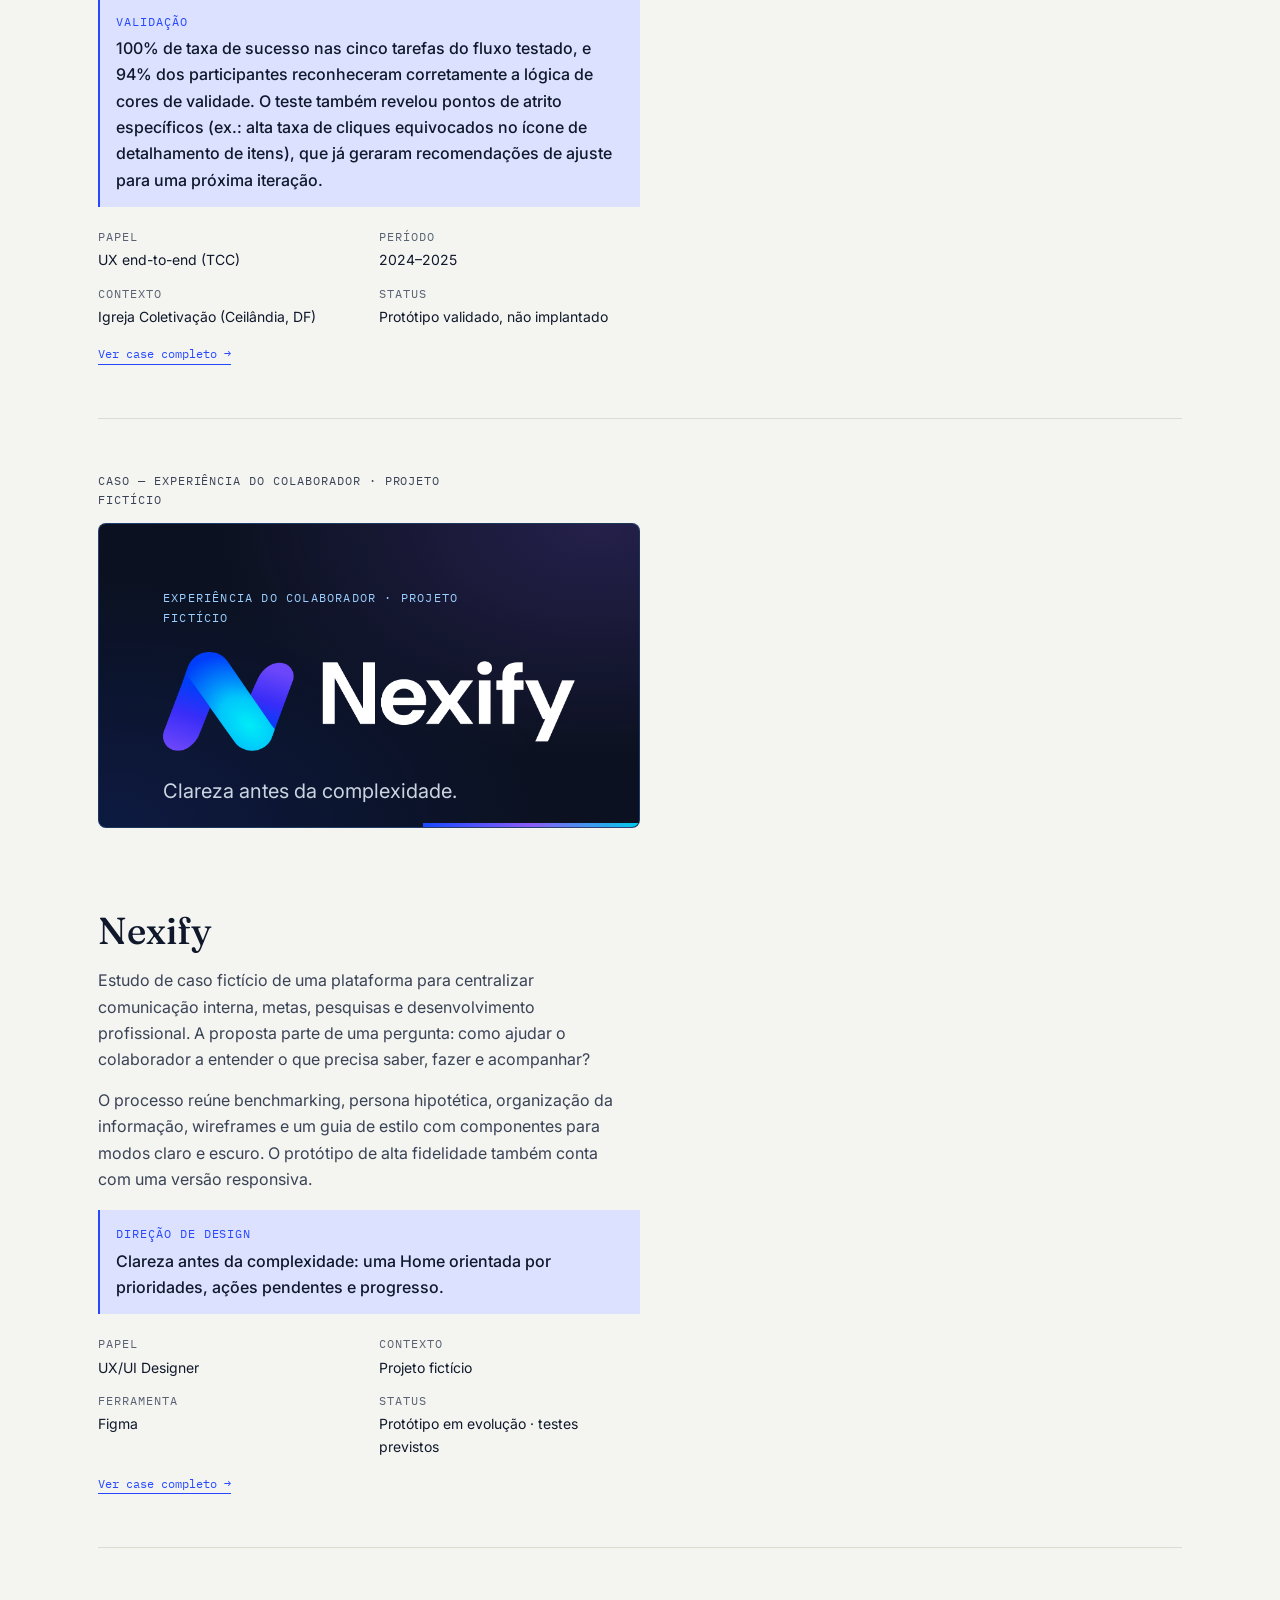
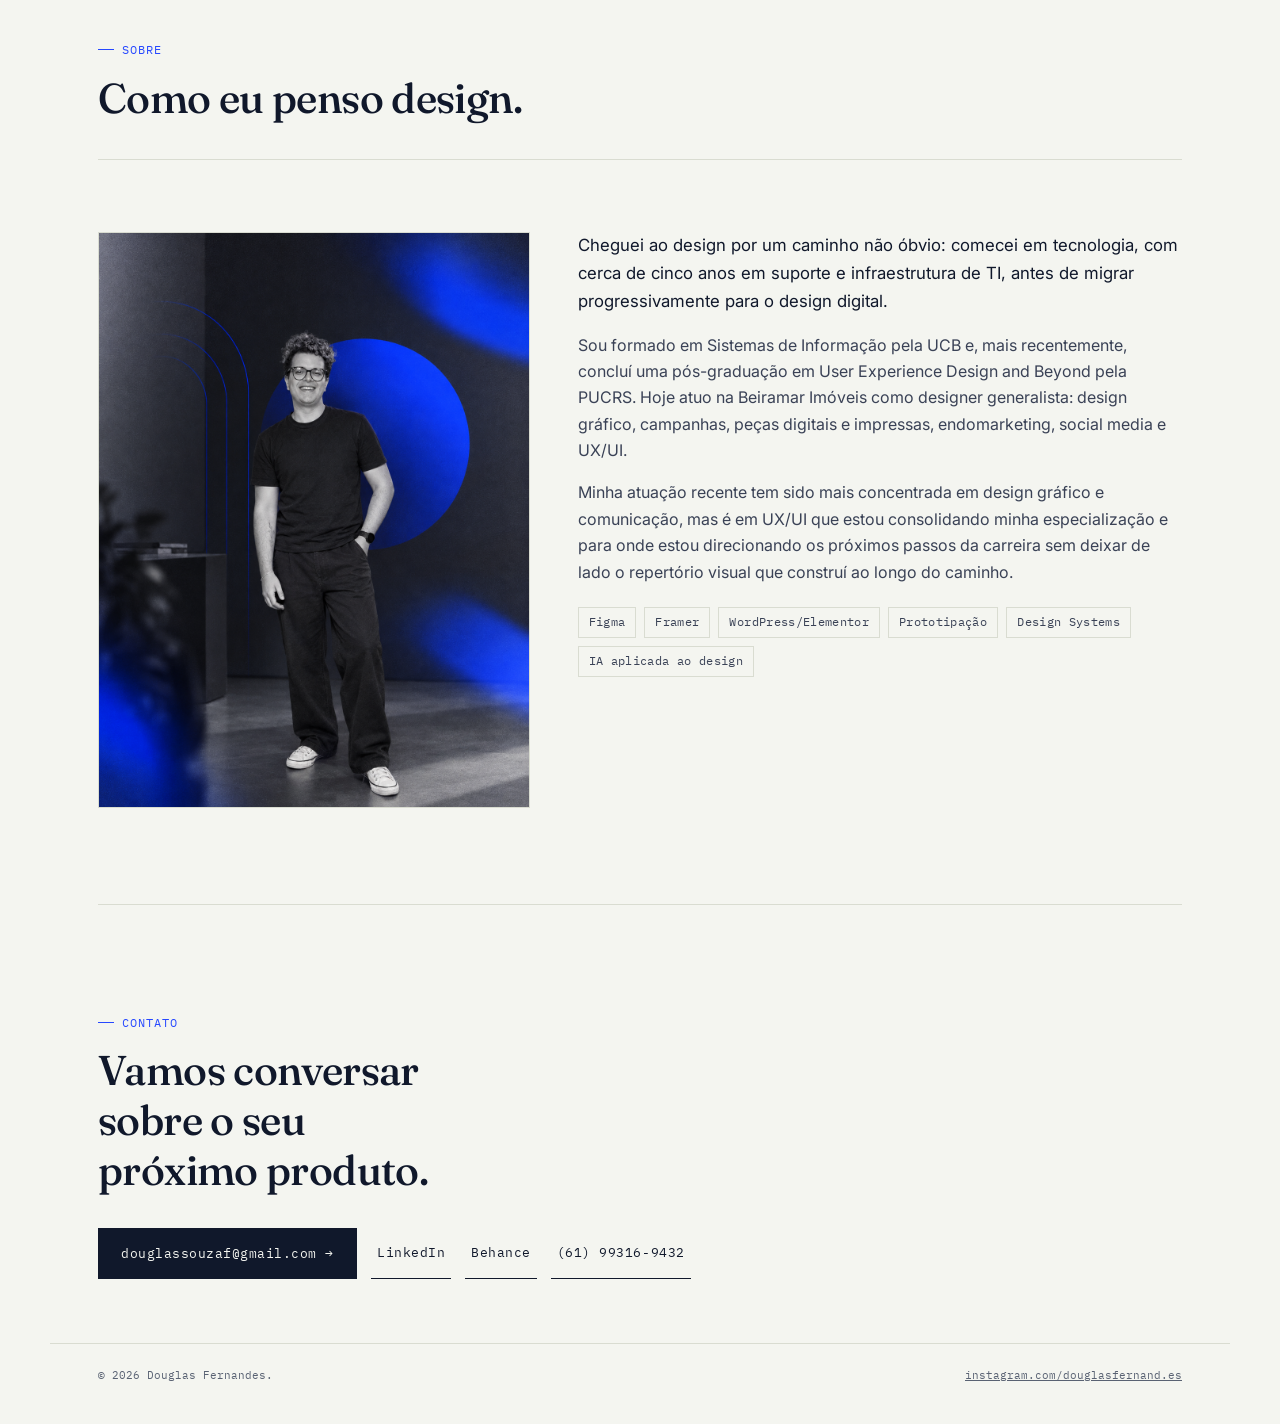
==== commit 28eeff5f: "Aplica logo original nas capas e inclui guia visual do Nexify" ====
--- a/index.html
+++ b/index.html
@@ -382,6 +382,7 @@
   }
 </style>
 <link rel="stylesheet" href="assets/css/site.css">
+<link rel="stylesheet" href="assets/css/nexify.css">
 </head>
 <body>
 
@@ -509,7 +510,11 @@
       <article class="case" data-reveal>
         <div class="case-body">
           <p class="case-index">CASO — EXPERIÊNCIA DO COLABORADOR · PROJETO FICTÍCIO</p>
-          <div class="case-cover"><img src="imagens/nexify/cover.svg" alt="Nexify — Clareza antes da complexidade" loading="lazy" width="1440" height="810"></div>
+          <div class="case-cover nexify-cover nexify-surface">
+            <p class="nexify-cover-label">Experiência do colaborador · Projeto fictício</p>
+            <img class="nexify-logo" src="imagens/nexify/logo.png" alt="Nexify" loading="lazy" width="1351" height="326">
+            <p class="nexify-cover-caption">Clareza antes da complexidade.</p>
+          </div>
           <h3 class="case-title">Nexify</h3>
           <p>Estudo de caso fictício de uma plataforma para centralizar comunicação interna, metas, pesquisas e desenvolvimento profissional. A proposta parte de uma pergunta: como ajudar o colaborador a entender o que precisa saber, fazer e acompanhar?</p>
           <p>O processo reúne benchmarking, persona hipotética, organização da informação, wireframes e um guia de estilo com componentes para modos claro e escuro. O protótipo de alta fidelidade também conta com uma versão responsiva.</p>
--- a/assets/css/site.css
+++ b/assets/css/site.css
@@ -101,3 +101,10 @@
 @media (prefers-reduced-motion: reduce) {
   html { scroll-behavior: auto; }
 }
+
+.sr-only {
+  position: absolute; width: 1px; height: 1px; padding: 0; margin: -1px;
+  overflow: hidden; clip-path: inset(50%); white-space: nowrap; border: 0;
+}
+
+.case-body { min-width: 0; }
--- a/assets/css/nexify.css
+++ b/assets/css/nexify.css
@@ -0,0 +1,67 @@
+/* Nexify artwork: the supplied logo is displayed intact, without reconstruction. */
+.nexify-surface {
+  --nexify-blue: #1849FF;
+  --nexify-purple: #8B5CF6;
+  --nexify-light-blue: #4EA8FF;
+  background:
+    radial-gradient(ellipse at 92% 0%, #8b5cf633, transparent 55%),
+    radial-gradient(ellipse at 0% 100%, #1849ff26, transparent 60%),
+    #0B1120;
+  color: #F1F5F9;
+}
+.nexify-cover {
+  aspect-ratio: 16 / 9;
+  padding: clamp(24px, 5vw, 64px);
+  display: flex;
+  flex-direction: column;
+  align-items: flex-start;
+  justify-content: space-between;
+  border: 1px solid #4ea8ff40;
+  position: relative;
+  overflow: hidden;
+}
+.nexify-cover::after {
+  content: '';
+  position: absolute;
+  right: 0;
+  bottom: 0;
+  height: 4px;
+  width: 40%;
+  background: linear-gradient(90deg, var(--nexify-blue), var(--nexify-purple), #00CBEA);
+}
+.nexify-cover .nexify-cover-label {
+  color: #9ACFFF;
+  font-family: var(--font-label);
+  font-size: clamp(.625rem, 1.2vw, .75rem);
+  letter-spacing: .1em;
+  text-transform: uppercase;
+  margin: 0;
+}
+.nexify-cover .nexify-logo {
+  display: block;
+  width: min(100%, 620px);
+  height: auto;
+  object-fit: contain;
+  margin-block: 24px;
+}
+.nexify-cover .nexify-cover-caption {
+  color: #CBD5E1;
+  font-family: var(--font-body);
+  font-size: clamp(.875rem, 1.6vw, 1.25rem);
+  margin: 0;
+}
+.hero--nexify { min-height: 620px; }
+.hero--nexify .hero-title { margin: 32px 0 28px; line-height: 1; text-shadow: none; }
+.hero--nexify .nexify-logo { display: block; width: min(100%, 680px); height: auto; }
+.hero--nexify .hero-sub { max-width: 65ch; }
+.hero--nexify .hero-tagline { font-size: 1.25rem; color: #9ACFFF; margin: 0 0 14px; }
+.style-guide { margin: 28px 0; }
+.style-guide a { display: block; background: #000; border: 1px solid var(--line); }
+.style-guide img { display: block; width: 100%; height: auto; }
+.style-guide figcaption a { display: inline; background: none; border: 0; color: var(--cobalt); text-underline-offset: 3px; }
+@media (max-width: 640px) {
+  .hero--nexify { min-height: auto; }
+  .hero--nexify .wrap { padding-top: 110px; padding-bottom: 36px; }
+  .hero--nexify .hero-title { margin: 30px 0; }
+  .nexify-cover { aspect-ratio: auto; min-height: 220px; }
+}
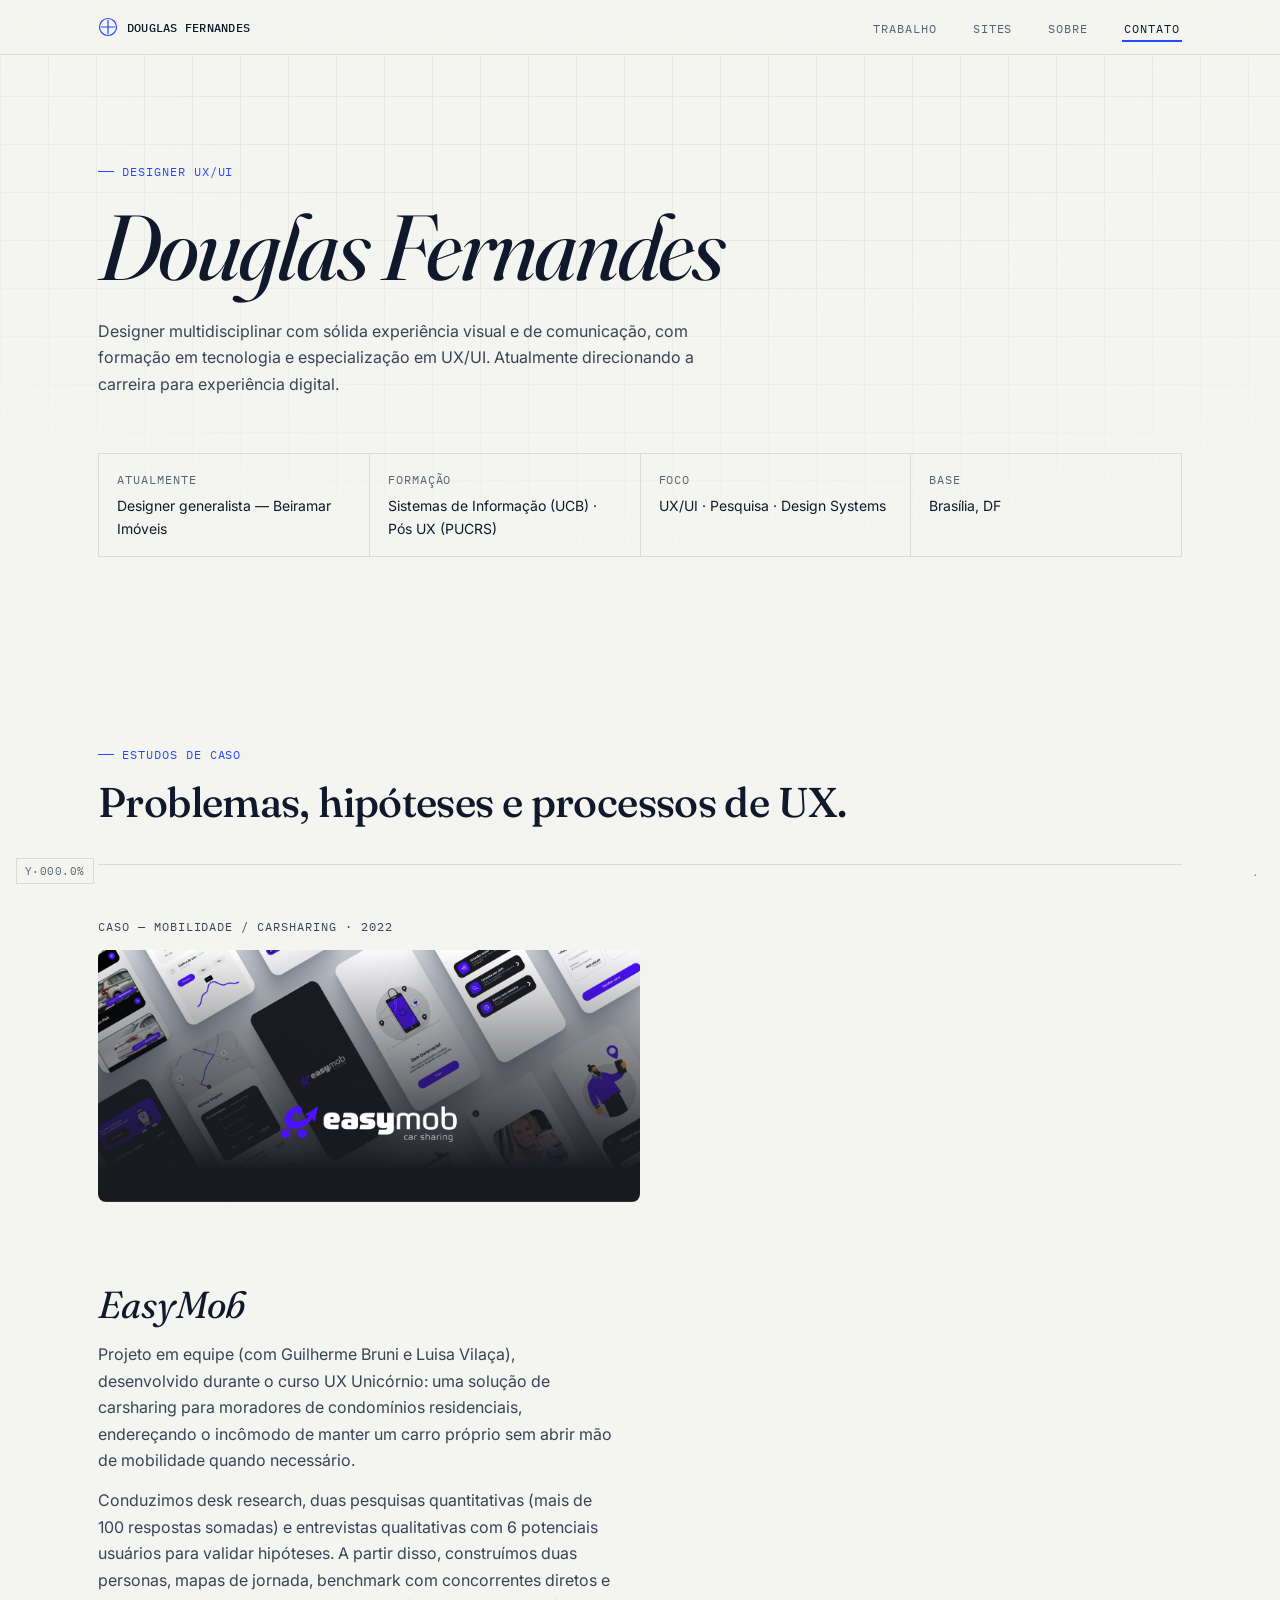
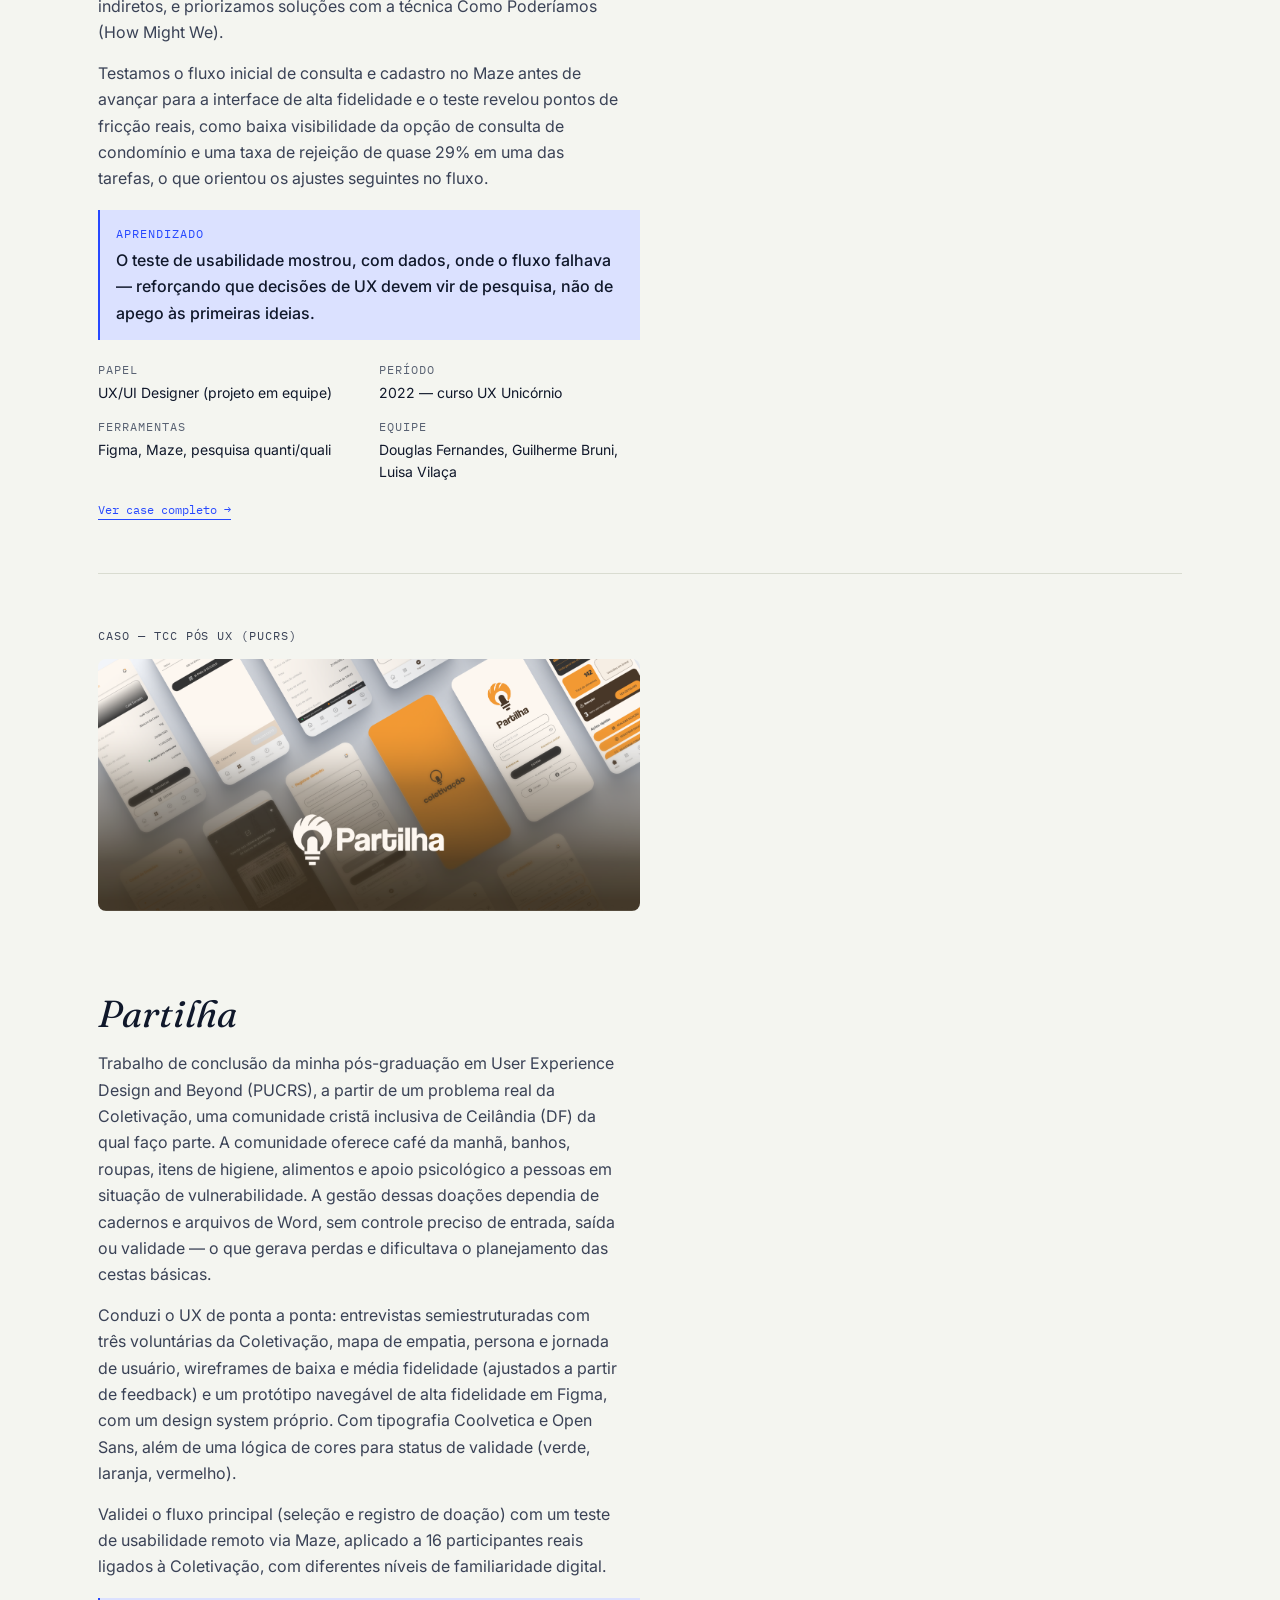
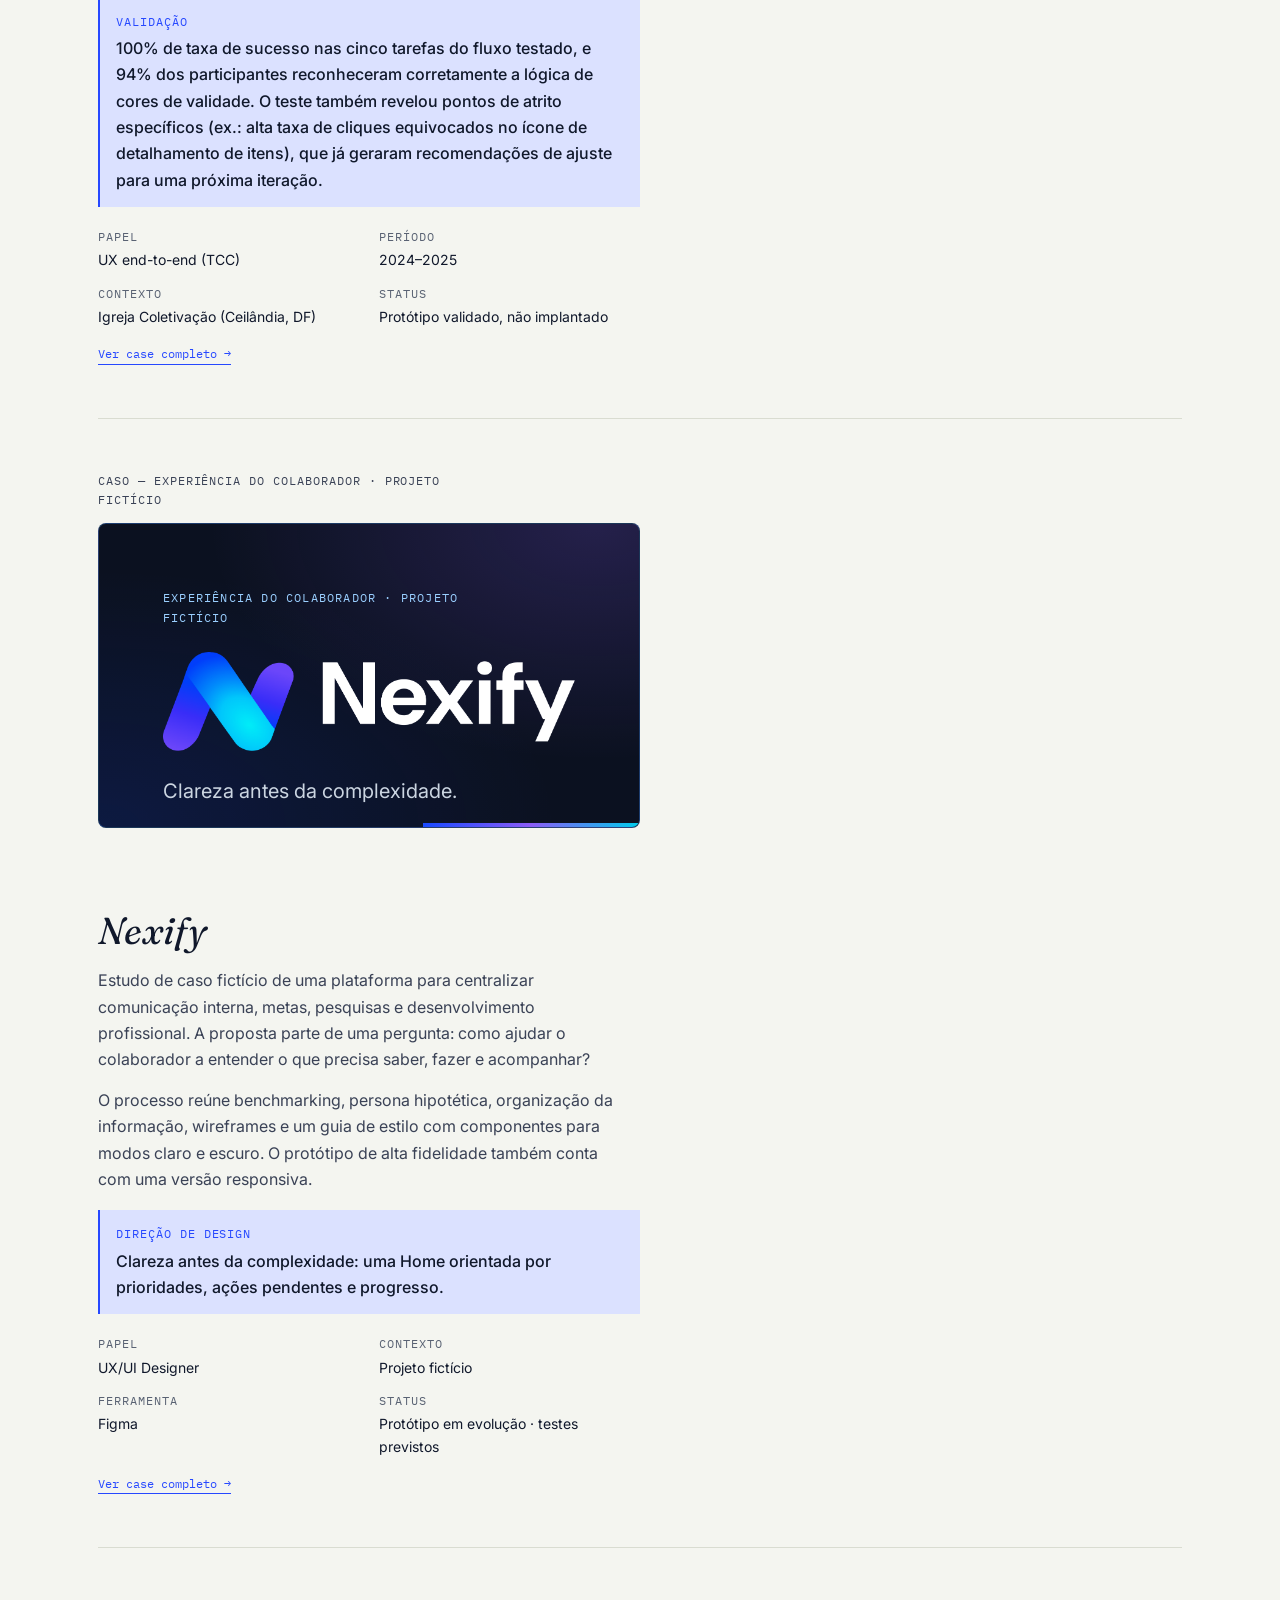
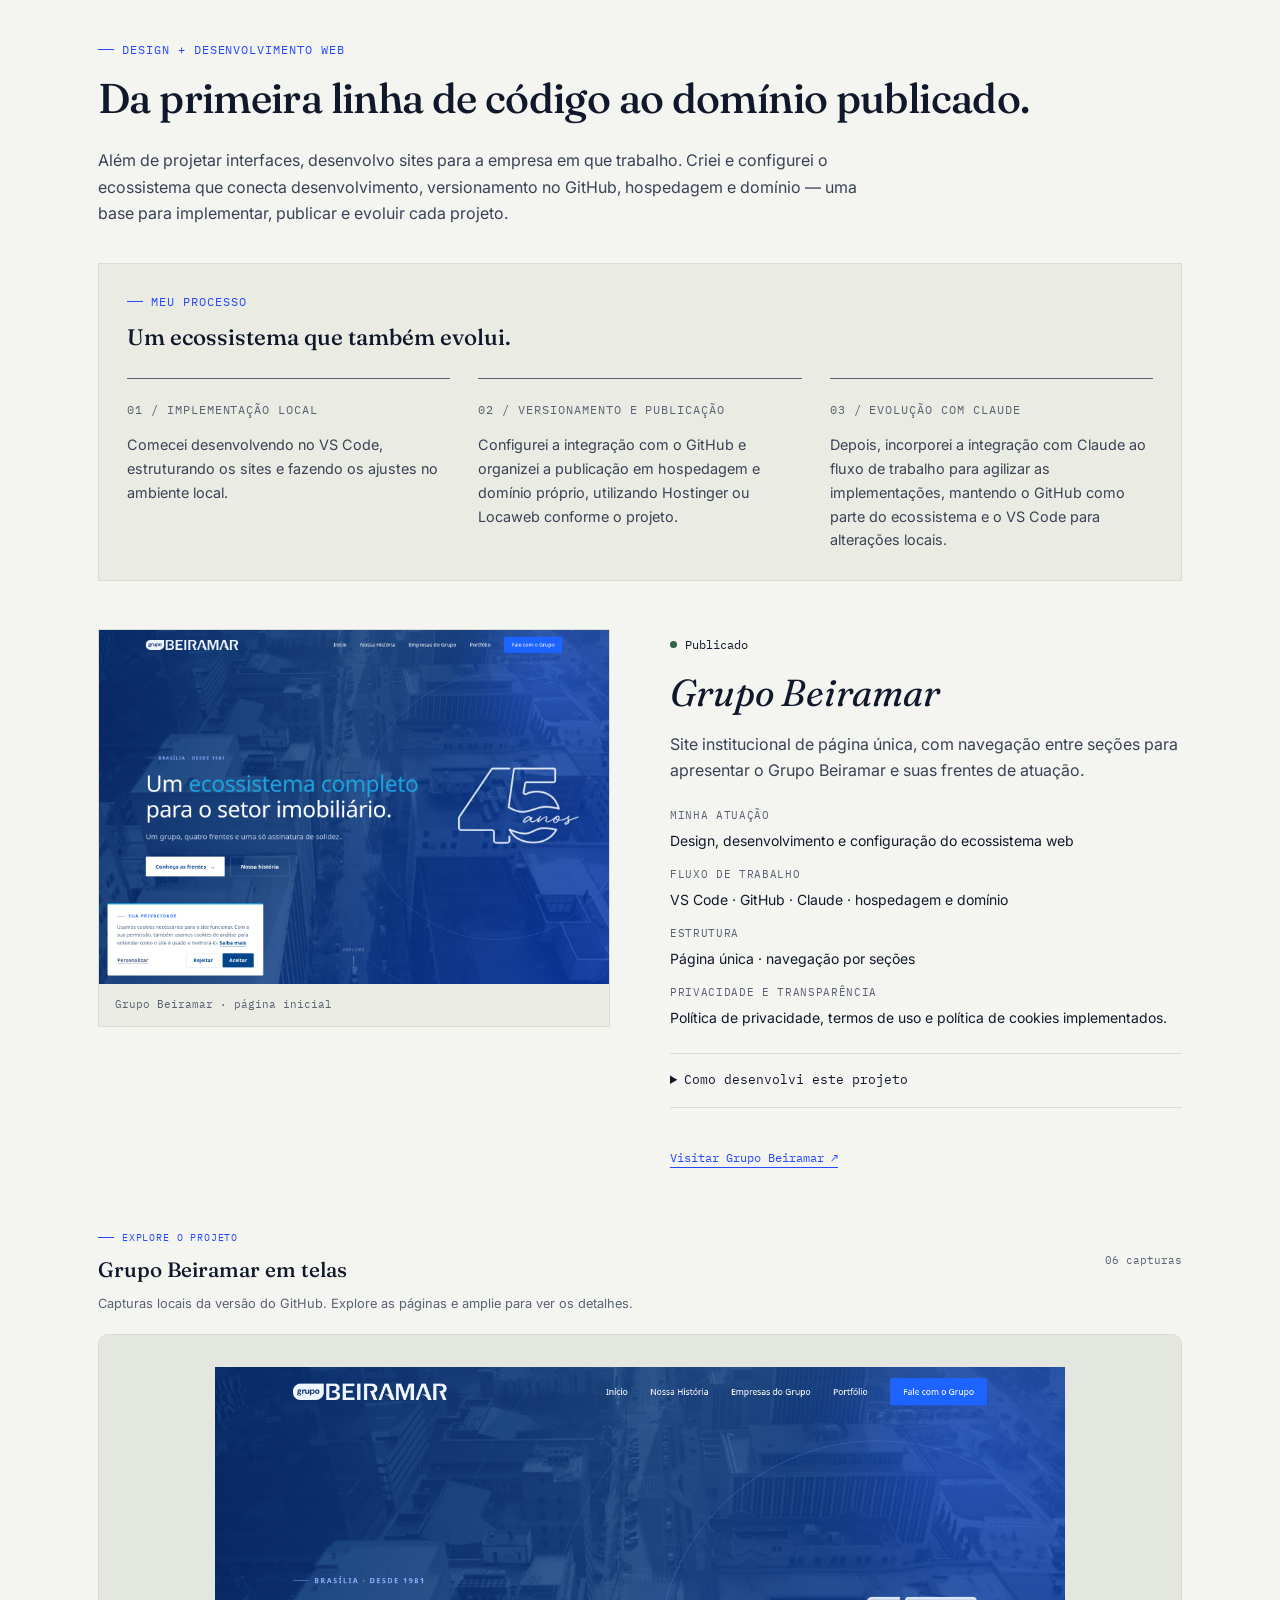
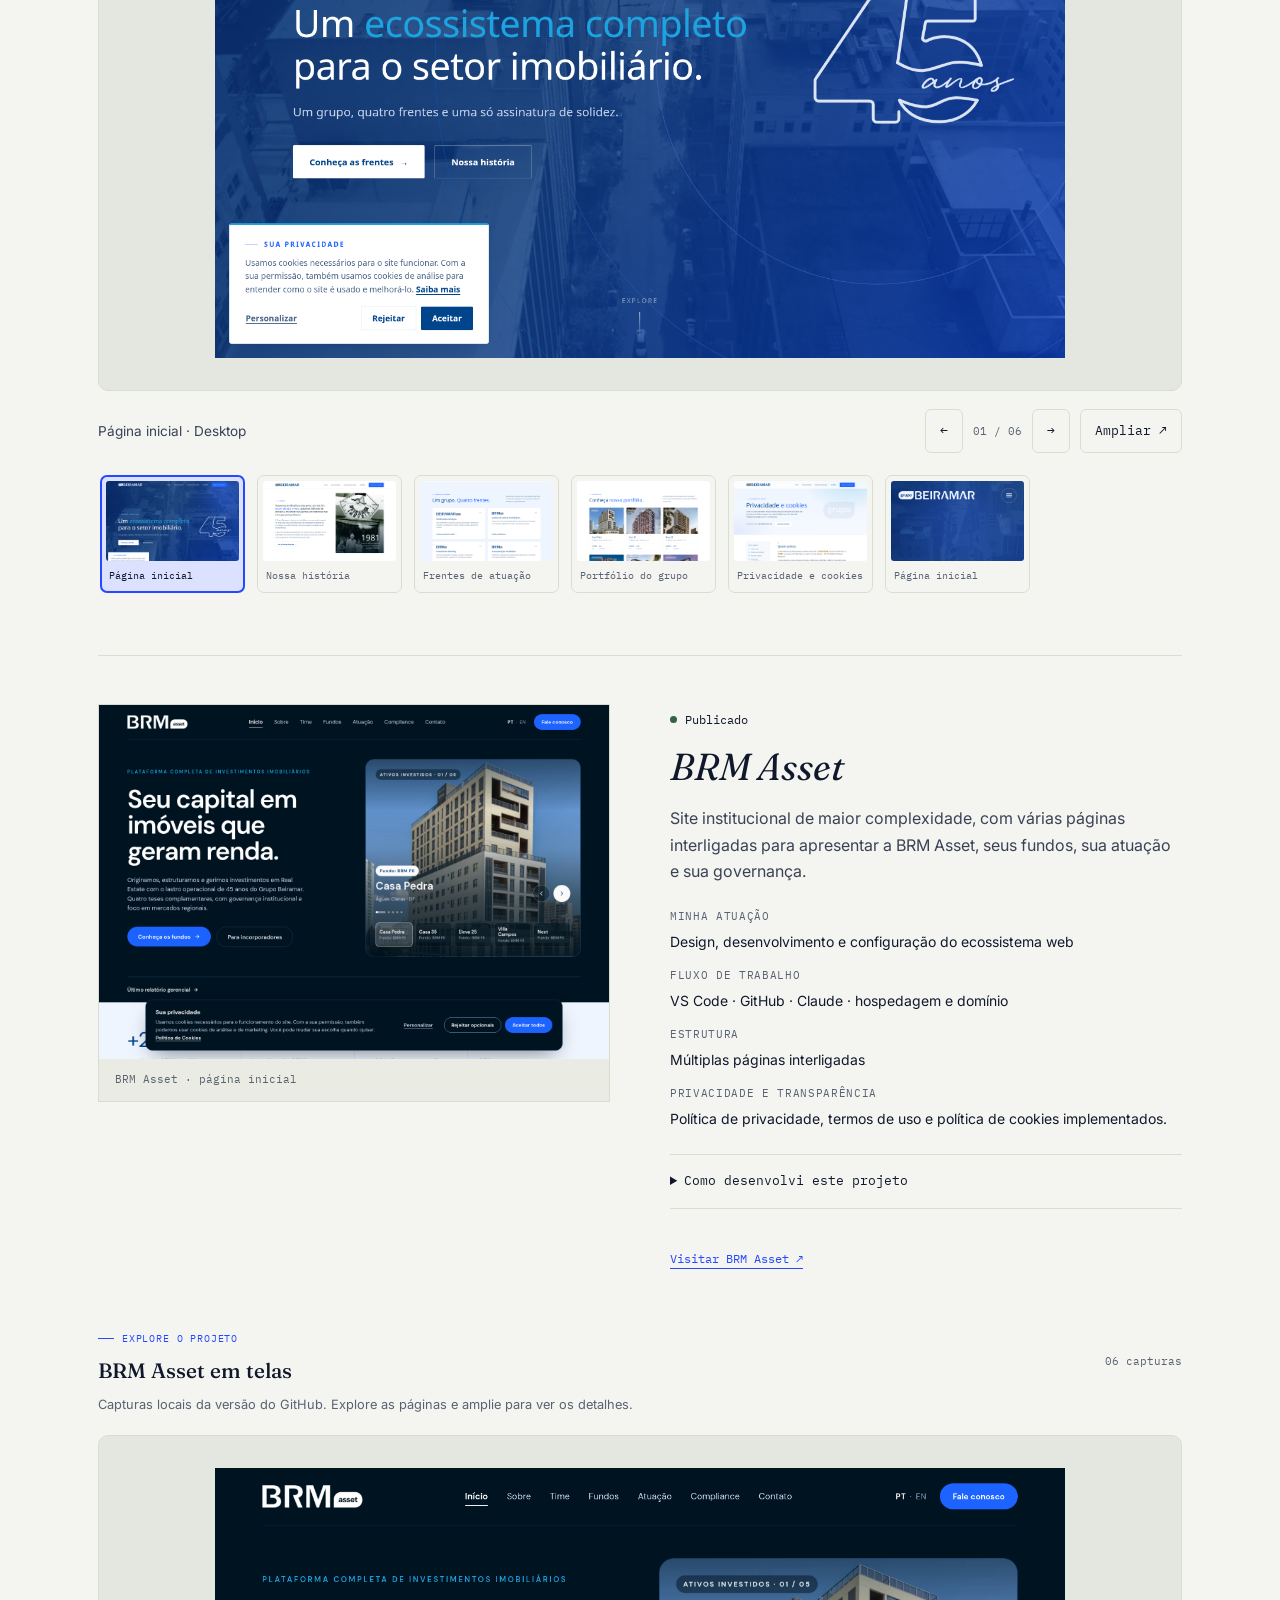
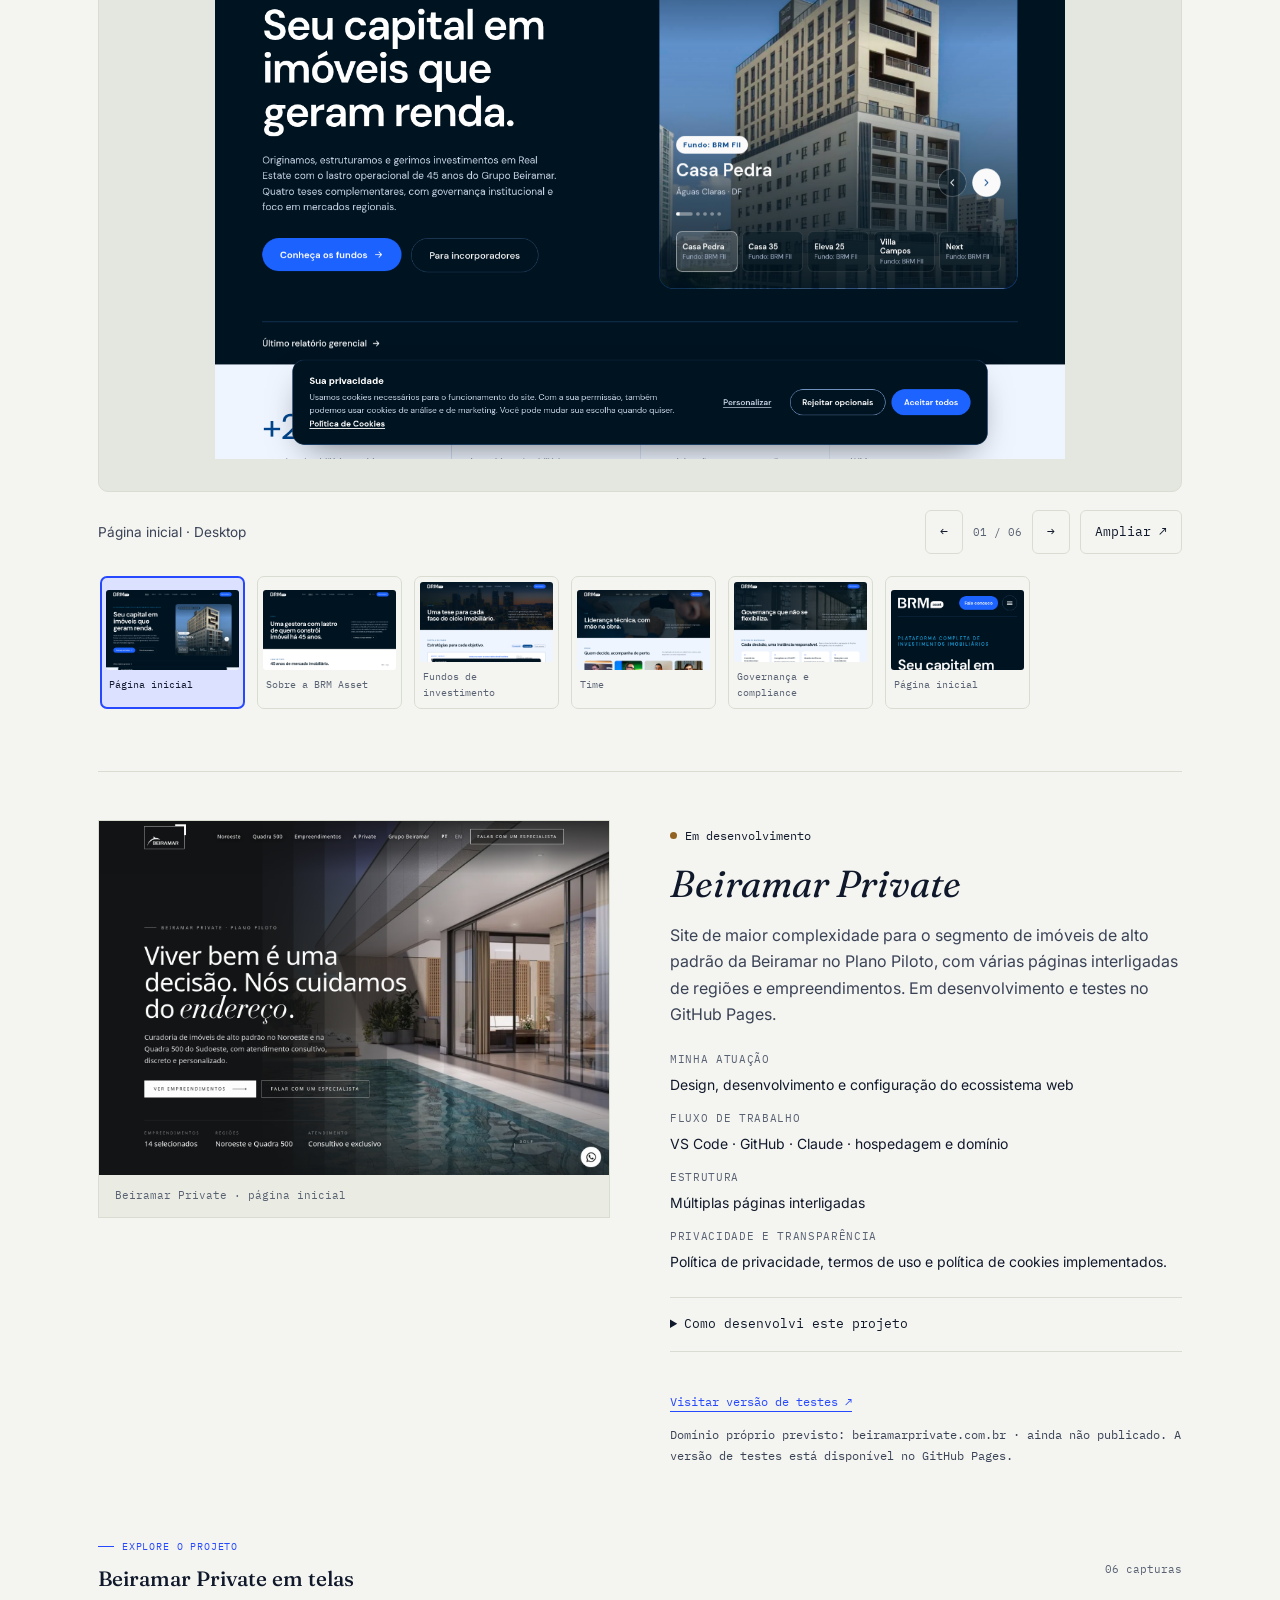
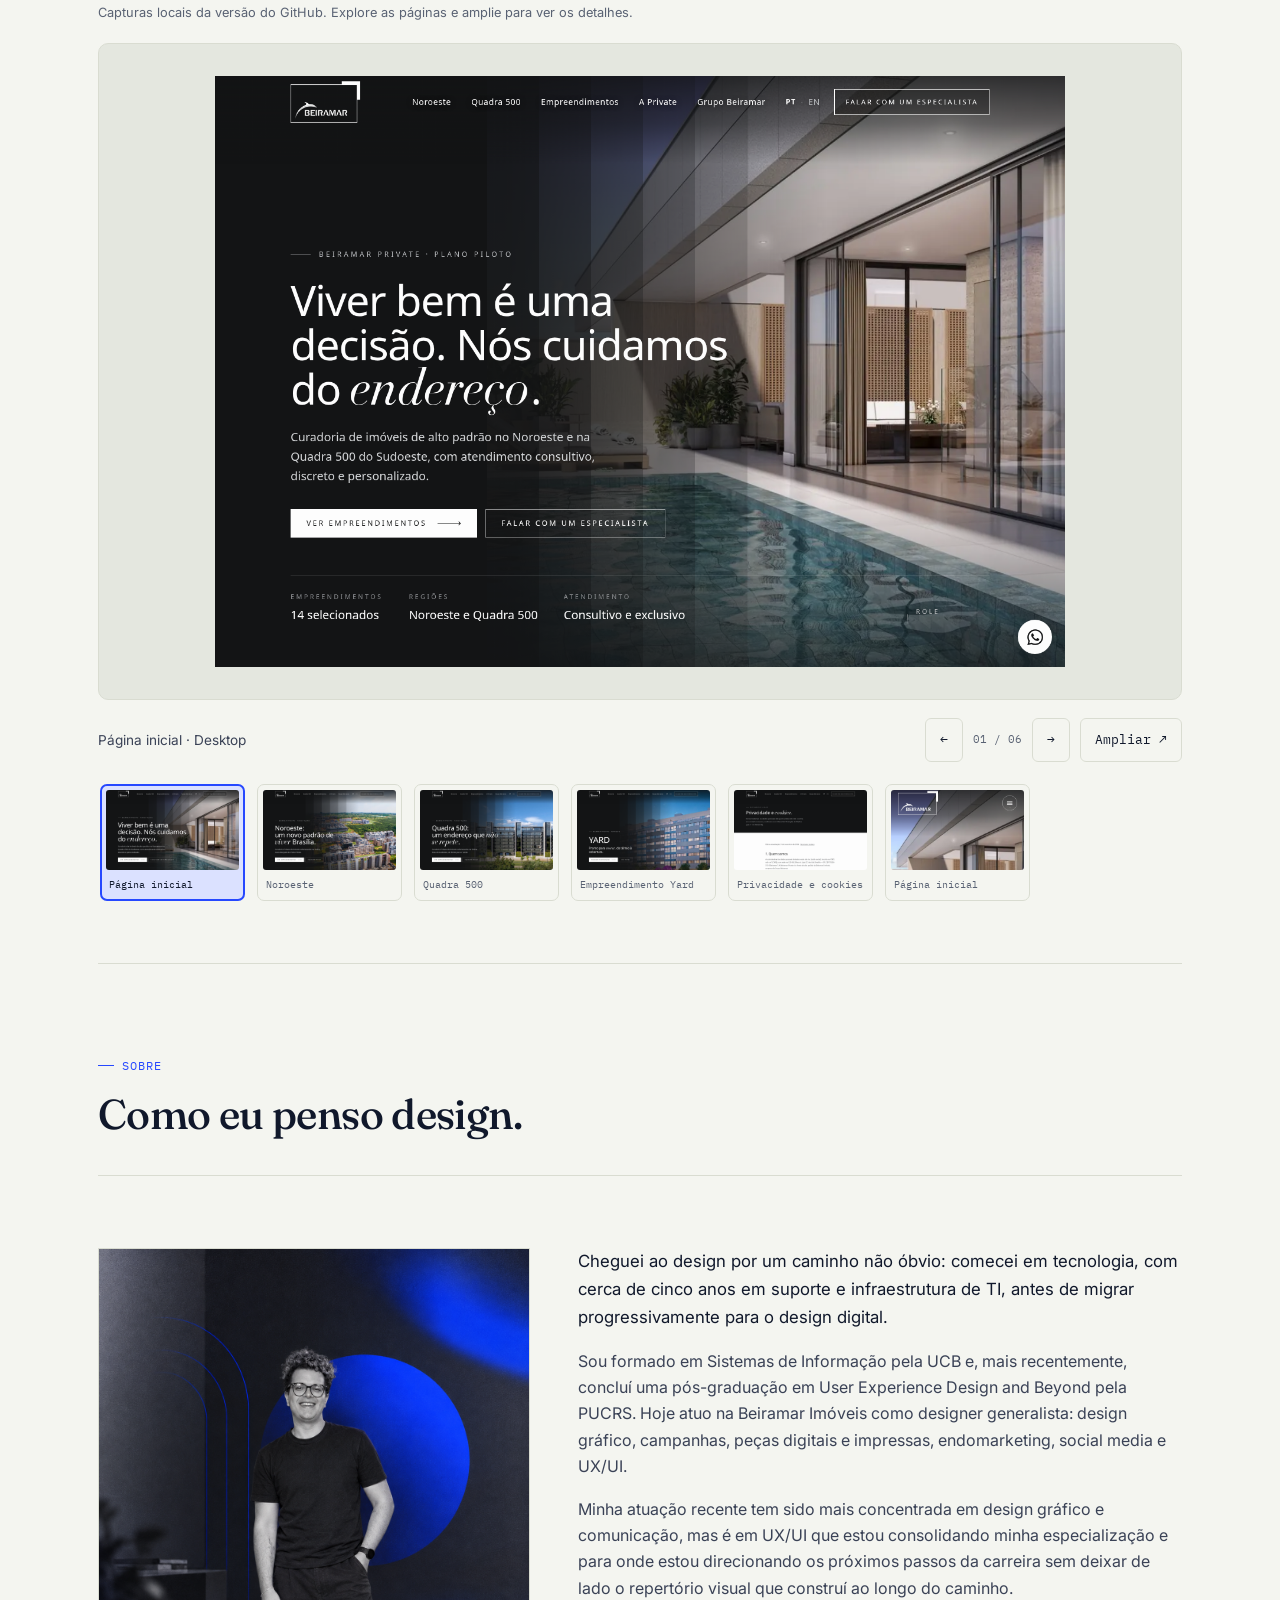
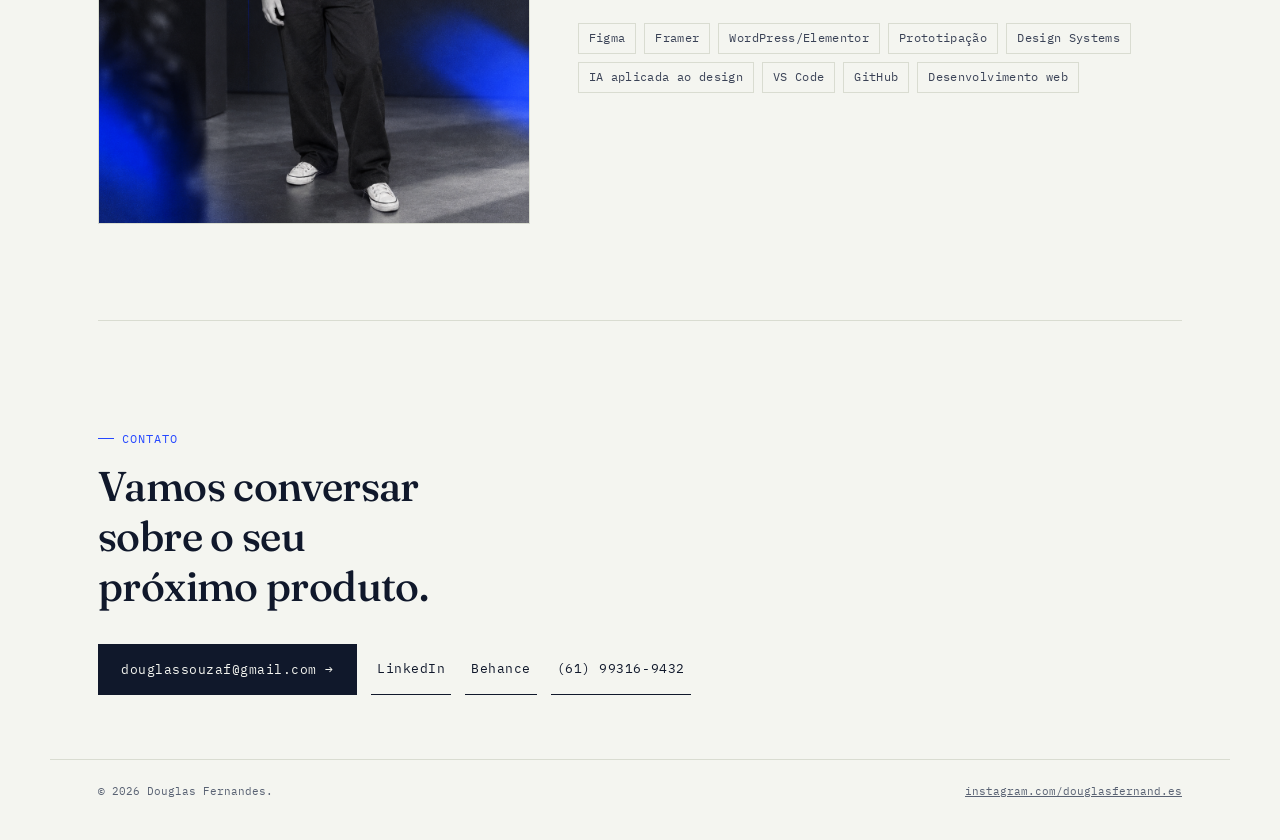
==== commit c617bd77: "Adiciona seção de sites com galerias navegáveis" ====
--- a/index.html
+++ b/index.html
@@ -383,6 +383,7 @@
 </style>
 <link rel="stylesheet" href="assets/css/site.css">
 <link rel="stylesheet" href="assets/css/nexify.css">
+<link rel="stylesheet" href="assets/css/websites.css">
 </head>
 <body>
 
@@ -404,6 +405,7 @@
     </a>
     <ul class="nav-links">
       <li><a href="#trabalho" data-nav>Trabalho</a></li>
+      <li><a href="#sites" data-nav>Sites</a></li>
       <li><a href="#sobre" data-nav>Sobre</a></li>
       <li><a href="#contato" data-nav>Contato</a></li>
     </ul>
@@ -532,6 +534,75 @@
     </div>
   </section>
 
+  <section id="sites" aria-labelledby="sites-title">
+    <div class="wrap">
+      <div class="section-head" data-reveal>
+        <p class="eyebrow">Design + desenvolvimento web</p>
+        <h2 class="section-title" id="sites-title">Da primeira linha de código ao domínio publicado.</h2>
+        <p class="sites-intro">Além de projetar interfaces, desenvolvo sites para a empresa em que trabalho. Criei e configurei o ecossistema que conecta desenvolvimento, versionamento no GitHub, hospedagem e domínio — uma base para implementar, publicar e evoluir cada projeto.</p>
+      </div>
+      <div class="web-workflow" data-reveal>
+        <div class="web-workflow-heading"><p class="eyebrow">Meu processo</p><h3>Um ecossistema que também evolui.</h3></div>
+        <ol class="web-steps">
+          <li><span class="spec-label">01 / Implementação local</span><p>Comecei desenvolvendo no VS Code, estruturando os sites e fazendo os ajustes no ambiente local.</p></li>
+          <li><span class="spec-label">02 / Versionamento e publicação</span><p>Configurei a integração com o GitHub e organizei a publicação em hospedagem e domínio próprio, utilizando Hostinger ou Locaweb conforme o projeto.</p></li>
+          <li><span class="spec-label">03 / Evolução com Claude</span><p>Depois, incorporei a integração com Claude ao fluxo de trabalho para agilizar as implementações, mantendo o GitHub como parte do ecossistema e o VS Code para alterações locais.</p></li>
+        </ol>
+      </div>
+      <div class="web-projects">
+        <article class="web-project web-project--grupo" aria-labelledby="web-grupo-title" data-reveal>
+          <figure class="web-preview"><a href="imagens/sites/grupo/inicio.png" target="_blank" rel="noopener" aria-label="Ampliar captura do site Grupo Beiramar (abre em nova aba)"><img src="imagens/sites/grupo/inicio.png" alt="Página inicial do site Grupo Beiramar, capturada a partir do código do projeto" width="1440" height="1000" loading="lazy"></a><figcaption>Grupo Beiramar · página inicial</figcaption></figure>
+          <div class="web-project-copy">
+            <span class="web-status">Publicado</span>
+            <h3 class="case-title" id="web-grupo-title">Grupo Beiramar</h3>
+            <p>Site institucional de página única, com navegação entre seções para apresentar o Grupo Beiramar e suas frentes de atuação.</p>
+            <dl class="web-facts"><div><dt>Minha atuação</dt><dd>Design, desenvolvimento e configuração do ecossistema web</dd></div><div><dt>Fluxo de trabalho</dt><dd>VS Code · GitHub · Claude · hospedagem e domínio</dd></div><div><dt>Estrutura</dt><dd>Página única · navegação por seções</dd></div><div><dt>Privacidade e transparência</dt><dd>Política de privacidade, termos de uso e política de cookies implementados.</dd></div></dl>
+            <details class="web-details"><summary>Como desenvolvi este projeto</summary><div><p>Desenvolvi o site e configurei o ecossistema de implementação e publicação, conectando o código versionado no GitHub à hospedagem e ao domínio próprio.</p><p>O projeto reúne minha atuação em design e desenvolvimento com a configuração necessária para levar o site ao ar.</p></div></details>
+            <a class="case-link" href="https://grupobeiramar.com.br/" target="_blank" rel="noopener noreferrer">Visitar Grupo Beiramar <span aria-hidden="true">↗</span><span class="sr-only"> (abre em nova aba)</span></a>
+          </div>
+                  <div class="web-gallery" data-gallery aria-label="Galeria de Grupo Beiramar">
+<div class="gallery-heading"><div><p class="eyebrow">Explore o projeto</p><h4>Grupo Beiramar em telas</h4></div><span class="gallery-total">06 capturas</span></div>
+<p class="web-gallery-note">Capturas locais da versão do GitHub. Explore as páginas e amplie para ver os detalhes.</p>
+<div class="gallery-stage" tabindex="0" aria-label="Imagens de Grupo Beiramar; use as setas do teclado para navegar">
+<figure class="gallery-slide" data-title="Página inicial" data-kind="Desktop"><a href="imagens/sites/grupo/inicio.png" target="_blank" rel="noopener" aria-label="Ampliar Página inicial de Grupo Beiramar"><img src="imagens/sites/grupo/inicio.png" alt="Grupo Beiramar — Página inicial, desktop" loading="lazy"></a><figcaption>Página inicial · Desktop</figcaption></figure><figure class="gallery-slide" data-title="Nossa história" data-kind="Seção"><a href="imagens/sites/grupo/historia.png" target="_blank" rel="noopener" aria-label="Ampliar Nossa história de Grupo Beiramar"><img src="imagens/sites/grupo/historia.png" alt="Grupo Beiramar — Nossa história, seção" loading="lazy"></a><figcaption>Nossa história · Seção</figcaption></figure><figure class="gallery-slide" data-title="Frentes de atuação" data-kind="Seção"><a href="imagens/sites/grupo/detalhes.png" target="_blank" rel="noopener" aria-label="Ampliar Frentes de atuação de Grupo Beiramar"><img src="imagens/sites/grupo/detalhes.png" alt="Grupo Beiramar — Frentes de atuação, seção" loading="lazy"></a><figcaption>Frentes de atuação · Seção</figcaption></figure><figure class="gallery-slide" data-title="Portfólio do grupo" data-kind="Seção"><a href="imagens/sites/grupo/portfolio.png" target="_blank" rel="noopener" aria-label="Ampliar Portfólio do grupo de Grupo Beiramar"><img src="imagens/sites/grupo/portfolio.png" alt="Grupo Beiramar — Portfólio do grupo, seção" loading="lazy"></a><figcaption>Portfólio do grupo · Seção</figcaption></figure><figure class="gallery-slide" data-title="Privacidade e cookies" data-kind="Página"><a href="imagens/sites/grupo/privacidade.png" target="_blank" rel="noopener" aria-label="Ampliar Privacidade e cookies de Grupo Beiramar"><img src="imagens/sites/grupo/privacidade.png" alt="Grupo Beiramar — Privacidade e cookies, página" loading="lazy"></a><figcaption>Privacidade e cookies · Página</figcaption></figure><figure class="gallery-slide" data-title="Página inicial" data-kind="Celular"><a href="imagens/sites/grupo/celular.png" target="_blank" rel="noopener" aria-label="Ampliar Página inicial de Grupo Beiramar"><img src="imagens/sites/grupo/celular.png" alt="Grupo Beiramar — Página inicial, celular" loading="lazy"></a><figcaption>Página inicial · Celular</figcaption></figure></div><div class="gallery-toolbar" hidden><div class="gallery-caption" aria-live="polite" aria-atomic="true"></div><div class="gallery-actions"><button type="button" data-prev aria-label="Imagem anterior">←</button><span class="gallery-count"></span><button type="button" data-next aria-label="Próxima imagem">→</button><button type="button" class="gallery-expand" data-expand aria-label="Ampliar imagem">Ampliar ↗</button></div></div><div class="gallery-thumbnails" hidden role="group" aria-label="Escolher imagem"><button type="button" data-slide="0" aria-label="Ver Página inicial, desktop" aria-pressed="false"><img src="imagens/sites/grupo/inicio.png" alt="" loading="lazy"><span>Página inicial</span></button><button type="button" data-slide="1" aria-label="Ver Nossa história, seção" aria-pressed="false"><img src="imagens/sites/grupo/historia.png" alt="" loading="lazy"><span>Nossa história</span></button><button type="button" data-slide="2" aria-label="Ver Frentes de atuação, seção" aria-pressed="false"><img src="imagens/sites/grupo/detalhes.png" alt="" loading="lazy"><span>Frentes de atuação</span></button><button type="button" data-slide="3" aria-label="Ver Portfólio do grupo, seção" aria-pressed="false"><img src="imagens/sites/grupo/portfolio.png" alt="" loading="lazy"><span>Portfólio do grupo</span></button><button type="button" data-slide="4" aria-label="Ver Privacidade e cookies, página" aria-pressed="false"><img src="imagens/sites/grupo/privacidade.png" alt="" loading="lazy"><span>Privacidade e cookies</span></button><button type="button" data-slide="5" aria-label="Ver Página inicial, celular" aria-pressed="false"><img src="imagens/sites/grupo/celular.png" alt="" loading="lazy"><span>Página inicial</span></button></div></div>
+        </article>
+        <article class="web-project web-project--asset" aria-labelledby="web-asset-title" data-reveal>
+          <figure class="web-preview"><a href="imagens/sites/asset/inicio.png" target="_blank" rel="noopener" aria-label="Ampliar captura do site BRM Asset (abre em nova aba)"><img src="imagens/sites/asset/inicio.png" alt="Página inicial do site BRM Asset, capturada a partir do código do projeto" width="1440" height="1000" loading="lazy"></a><figcaption>BRM Asset · página inicial</figcaption></figure>
+          <div class="web-project-copy">
+            <span class="web-status">Publicado</span>
+            <h3 class="case-title" id="web-asset-title">BRM Asset</h3>
+            <p>Site institucional de maior complexidade, com várias páginas interligadas para apresentar a BRM Asset, seus fundos, sua atuação e sua governança.</p>
+            <dl class="web-facts"><div><dt>Minha atuação</dt><dd>Design, desenvolvimento e configuração do ecossistema web</dd></div><div><dt>Fluxo de trabalho</dt><dd>VS Code · GitHub · Claude · hospedagem e domínio</dd></div><div><dt>Estrutura</dt><dd>Múltiplas páginas interligadas</dd></div><div><dt>Privacidade e transparência</dt><dd>Política de privacidade, termos de uso e política de cookies implementados.</dd></div></dl>
+            <details class="web-details"><summary>Como desenvolvi este projeto</summary><div><p>Implementei o site e organizei sua integração com o GitHub, a hospedagem e o domínio, dentro do ecossistema que configurei para os projetos web.</p><p>A entrega amplia minha atuação para além da interface: também sou responsável por conectar desenvolvimento e publicação.</p></div></details>
+            <a class="case-link" href="https://brmasset.com.br/" target="_blank" rel="noopener noreferrer">Visitar BRM Asset <span aria-hidden="true">↗</span><span class="sr-only"> (abre em nova aba)</span></a>
+          </div>
+                  <div class="web-gallery" data-gallery aria-label="Galeria de BRM Asset">
+<div class="gallery-heading"><div><p class="eyebrow">Explore o projeto</p><h4>BRM Asset em telas</h4></div><span class="gallery-total">06 capturas</span></div>
+<p class="web-gallery-note">Capturas locais da versão do GitHub. Explore as páginas e amplie para ver os detalhes.</p>
+<div class="gallery-stage" tabindex="0" aria-label="Imagens de BRM Asset; use as setas do teclado para navegar">
+<figure class="gallery-slide" data-title="Página inicial" data-kind="Desktop"><a href="imagens/sites/asset/inicio.png" target="_blank" rel="noopener" aria-label="Ampliar Página inicial de BRM Asset"><img src="imagens/sites/asset/inicio.png" alt="BRM Asset — Página inicial, desktop" loading="lazy"></a><figcaption>Página inicial · Desktop</figcaption></figure><figure class="gallery-slide" data-title="Sobre a BRM Asset" data-kind="Página"><a href="imagens/sites/asset/sobre.png" target="_blank" rel="noopener" aria-label="Ampliar Sobre a BRM Asset de BRM Asset"><img src="imagens/sites/asset/sobre.png" alt="BRM Asset — Sobre a BRM Asset, página" loading="lazy"></a><figcaption>Sobre a BRM Asset · Página</figcaption></figure><figure class="gallery-slide" data-title="Fundos de investimento" data-kind="Página"><a href="imagens/sites/asset/detalhes.png" target="_blank" rel="noopener" aria-label="Ampliar Fundos de investimento de BRM Asset"><img src="imagens/sites/asset/detalhes.png" alt="BRM Asset — Fundos de investimento, página" loading="lazy"></a><figcaption>Fundos de investimento · Página</figcaption></figure><figure class="gallery-slide" data-title="Time" data-kind="Página"><a href="imagens/sites/asset/time.png" target="_blank" rel="noopener" aria-label="Ampliar Time de BRM Asset"><img src="imagens/sites/asset/time.png" alt="BRM Asset — Time, página" loading="lazy"></a><figcaption>Time · Página</figcaption></figure><figure class="gallery-slide" data-title="Governança e compliance" data-kind="Página"><a href="imagens/sites/asset/governanca.png" target="_blank" rel="noopener" aria-label="Ampliar Governança e compliance de BRM Asset"><img src="imagens/sites/asset/governanca.png" alt="BRM Asset — Governança e compliance, página" loading="lazy"></a><figcaption>Governança e compliance · Página</figcaption></figure><figure class="gallery-slide" data-title="Página inicial" data-kind="Celular"><a href="imagens/sites/asset/celular.png" target="_blank" rel="noopener" aria-label="Ampliar Página inicial de BRM Asset"><img src="imagens/sites/asset/celular.png" alt="BRM Asset — Página inicial, celular" loading="lazy"></a><figcaption>Página inicial · Celular</figcaption></figure></div><div class="gallery-toolbar" hidden><div class="gallery-caption" aria-live="polite" aria-atomic="true"></div><div class="gallery-actions"><button type="button" data-prev aria-label="Imagem anterior">←</button><span class="gallery-count"></span><button type="button" data-next aria-label="Próxima imagem">→</button><button type="button" class="gallery-expand" data-expand aria-label="Ampliar imagem">Ampliar ↗</button></div></div><div class="gallery-thumbnails" hidden role="group" aria-label="Escolher imagem"><button type="button" data-slide="0" aria-label="Ver Página inicial, desktop" aria-pressed="false"><img src="imagens/sites/asset/inicio.png" alt="" loading="lazy"><span>Página inicial</span></button><button type="button" data-slide="1" aria-label="Ver Sobre a BRM Asset, página" aria-pressed="false"><img src="imagens/sites/asset/sobre.png" alt="" loading="lazy"><span>Sobre a BRM Asset</span></button><button type="button" data-slide="2" aria-label="Ver Fundos de investimento, página" aria-pressed="false"><img src="imagens/sites/asset/detalhes.png" alt="" loading="lazy"><span>Fundos de investimento</span></button><button type="button" data-slide="3" aria-label="Ver Time, página" aria-pressed="false"><img src="imagens/sites/asset/time.png" alt="" loading="lazy"><span>Time</span></button><button type="button" data-slide="4" aria-label="Ver Governança e compliance, página" aria-pressed="false"><img src="imagens/sites/asset/governanca.png" alt="" loading="lazy"><span>Governança e compliance</span></button><button type="button" data-slide="5" aria-label="Ver Página inicial, celular" aria-pressed="false"><img src="imagens/sites/asset/celular.png" alt="" loading="lazy"><span>Página inicial</span></button></div></div>
+        </article>
+        <article class="web-project web-project--private" aria-labelledby="web-private-title" data-reveal>
+          <figure class="web-preview"><a href="imagens/sites/private/inicio.png" target="_blank" rel="noopener" aria-label="Ampliar captura do site Beiramar Private (abre em nova aba)"><img src="imagens/sites/private/inicio.png" alt="Página inicial do site Beiramar Private, capturada a partir do código do projeto" width="1440" height="1000" loading="lazy"></a><figcaption>Beiramar Private · página inicial</figcaption></figure>
+          <div class="web-project-copy">
+            <span class="web-status web-status--pending">Em desenvolvimento</span>
+            <h3 class="case-title" id="web-private-title">Beiramar Private</h3>
+            <p>Site de maior complexidade para o segmento de imóveis de alto padrão da Beiramar no Plano Piloto, com várias páginas interligadas de regiões e empreendimentos. Em desenvolvimento e testes no GitHub Pages.</p>
+            <dl class="web-facts"><div><dt>Minha atuação</dt><dd>Design, desenvolvimento e configuração do ecossistema web</dd></div><div><dt>Fluxo de trabalho</dt><dd>VS Code · GitHub · Claude · hospedagem e domínio</dd></div><div><dt>Estrutura</dt><dd>Múltiplas páginas interligadas</dd></div><div><dt>Privacidade e transparência</dt><dd>Política de privacidade, termos de uso e política de cookies implementados.</dd></div></dl>
+            <details class="web-details"><summary>Como desenvolvi este projeto</summary><div><p>Estou desenvolvendo o projeto dentro do ecossistema de Claude, GitHub e alterações locais no VS Code, dando continuidade ao fluxo que construí nos sites anteriores.</p><p>O próximo passo é concluir o desenvolvimento e preparar a entrada em produção. O domínio previsto ainda não está publicado.</p></div></details>
+            <a class="case-link" href="https://beiramar-imoveis.github.io/beiramar-private/" target="_blank" rel="noopener noreferrer">Visitar versão de testes <span aria-hidden="true">↗</span><span class="sr-only"> (abre em nova aba)</span></a>
+            <p class="web-launch-note">Domínio próprio previsto: beiramarprivate.com.br · ainda não publicado. A versão de testes está disponível no GitHub Pages.</p>
+          </div>
+                  <div class="web-gallery" data-gallery aria-label="Galeria de Beiramar Private">
+<div class="gallery-heading"><div><p class="eyebrow">Explore o projeto</p><h4>Beiramar Private em telas</h4></div><span class="gallery-total">06 capturas</span></div>
+<p class="web-gallery-note">Capturas locais da versão do GitHub. Explore as páginas e amplie para ver os detalhes.</p>
+<div class="gallery-stage" tabindex="0" aria-label="Imagens de Beiramar Private; use as setas do teclado para navegar">
+<figure class="gallery-slide" data-title="Página inicial" data-kind="Desktop"><a href="imagens/sites/private/inicio.png" target="_blank" rel="noopener" aria-label="Ampliar Página inicial de Beiramar Private"><img src="imagens/sites/private/inicio.png" alt="Beiramar Private — Página inicial, desktop" loading="lazy"></a><figcaption>Página inicial · Desktop</figcaption></figure><figure class="gallery-slide" data-title="Noroeste" data-kind="Página"><a href="imagens/sites/private/detalhes.png" target="_blank" rel="noopener" aria-label="Ampliar Noroeste de Beiramar Private"><img src="imagens/sites/private/detalhes.png" alt="Beiramar Private — Noroeste, página" loading="lazy"></a><figcaption>Noroeste · Página</figcaption></figure><figure class="gallery-slide" data-title="Quadra 500" data-kind="Página"><a href="imagens/sites/private/quadra500.png" target="_blank" rel="noopener" aria-label="Ampliar Quadra 500 de Beiramar Private"><img src="imagens/sites/private/quadra500.png" alt="Beiramar Private — Quadra 500, página" loading="lazy"></a><figcaption>Quadra 500 · Página</figcaption></figure><figure class="gallery-slide" data-title="Empreendimento Yard" data-kind="Página"><a href="imagens/sites/private/yard.png" target="_blank" rel="noopener" aria-label="Ampliar Empreendimento Yard de Beiramar Private"><img src="imagens/sites/private/yard.png" alt="Beiramar Private — Empreendimento Yard, página" loading="lazy"></a><figcaption>Empreendimento Yard · Página</figcaption></figure><figure class="gallery-slide" data-title="Privacidade e cookies" data-kind="Página"><a href="imagens/sites/private/privacidade.png" target="_blank" rel="noopener" aria-label="Ampliar Privacidade e cookies de Beiramar Private"><img src="imagens/sites/private/privacidade.png" alt="Beiramar Private — Privacidade e cookies, página" loading="lazy"></a><figcaption>Privacidade e cookies · Página</figcaption></figure><figure class="gallery-slide" data-title="Página inicial" data-kind="Celular"><a href="imagens/sites/private/celular.png" target="_blank" rel="noopener" aria-label="Ampliar Página inicial de Beiramar Private"><img src="imagens/sites/private/celular.png" alt="Beiramar Private — Página inicial, celular" loading="lazy"></a><figcaption>Página inicial · Celular</figcaption></figure></div><div class="gallery-toolbar" hidden><div class="gallery-caption" aria-live="polite" aria-atomic="true"></div><div class="gallery-actions"><button type="button" data-prev aria-label="Imagem anterior">←</button><span class="gallery-count"></span><button type="button" data-next aria-label="Próxima imagem">→</button><button type="button" class="gallery-expand" data-expand aria-label="Ampliar imagem">Ampliar ↗</button></div></div><div class="gallery-thumbnails" hidden role="group" aria-label="Escolher imagem"><button type="button" data-slide="0" aria-label="Ver Página inicial, desktop" aria-pressed="false"><img src="imagens/sites/private/inicio.png" alt="" loading="lazy"><span>Página inicial</span></button><button type="button" data-slide="1" aria-label="Ver Noroeste, página" aria-pressed="false"><img src="imagens/sites/private/detalhes.png" alt="" loading="lazy"><span>Noroeste</span></button><button type="button" data-slide="2" aria-label="Ver Quadra 500, página" aria-pressed="false"><img src="imagens/sites/private/quadra500.png" alt="" loading="lazy"><span>Quadra 500</span></button><button type="button" data-slide="3" aria-label="Ver Empreendimento Yard, página" aria-pressed="false"><img src="imagens/sites/private/yard.png" alt="" loading="lazy"><span>Empreendimento Yard</span></button><button type="button" data-slide="4" aria-label="Ver Privacidade e cookies, página" aria-pressed="false"><img src="imagens/sites/private/privacidade.png" alt="" loading="lazy"><span>Privacidade e cookies</span></button><button type="button" data-slide="5" aria-label="Ver Página inicial, celular" aria-pressed="false"><img src="imagens/sites/private/celular.png" alt="" loading="lazy"><span>Página inicial</span></button></div></div>
+        </article>
+      </div>
+    </div>
+  </section>
+
   <section id="sobre">
     <div class="wrap">
       <div class="section-head" data-reveal>
@@ -549,7 +620,7 @@
           <p>Sou formado em Sistemas de Informação pela UCB e, mais recentemente, concluí uma pós-graduação em User Experience Design and Beyond pela PUCRS. Hoje atuo na Beiramar Imóveis como designer generalista: design gráfico, campanhas, peças digitais e impressas, endomarketing, social media e UX/UI.</p>
           <p>Minha atuação recente tem sido mais concentrada em design gráfico e comunicação, mas é em UX/UI que estou consolidando minha especialização e para onde estou direcionando os próximos passos da carreira sem deixar de lado o repertório visual que construí ao longo do caminho.</p>
           <ul class="tool-list">
-            <li>Figma</li><li>Framer</li><li>WordPress/Elementor</li><li>Prototipação</li><li>Design Systems</li><li>IA aplicada ao design</li>
+            <li>Figma</li><li>Framer</li><li>WordPress/Elementor</li><li>Prototipação</li><li>Design Systems</li><li>IA aplicada ao design</li><li>VS Code</li><li>GitHub</li><li>Desenvolvimento web</li>
           </ul>
         </div>
       </div>
@@ -594,7 +665,7 @@
 
   // Active nav link highlighting
   const navLinks = document.querySelectorAll('[data-nav]');
-  const sections = ['trabalho','sobre','contato'].map(id => document.getElementById(id));
+  const sections = ['trabalho','sites','sobre','contato'].map(id => document.getElementById(id));
   const navObserver = new IntersectionObserver((entries) => {
     entries.forEach(entry => {
       const link = document.querySelector(`[data-nav][href="#${entry.target.id}"]`);
@@ -620,5 +691,6 @@
   revealEls.forEach(el => revealObserver.observe(el));
 </script>
 
+<script src="assets/js/galleries.js" defer></script>
 </body>
 </html>
--- a/assets/css/site.css
+++ b/assets/css/site.css
@@ -1,3 +1,7 @@
+@font-face {
+  font-family: 'Fraunces'; src: url('../fonts/fraunces-italic.ttf') format('truetype');
+  font-weight: 100 900; font-style: italic; font-display: swap;
+}
 /* Font files from google/fonts, distributed under the adjacent OFL licenses. */
 @font-face {
   font-family: 'Inter'; src: url('../fonts/inter.ttf') format('truetype');
@@ -108,3 +112,10 @@
 }
 
 .case-body { min-width: 0; }
+
+/* Restore the original name typography for all portfolio and case names. */
+.hero-name, .hero-title, .case-title {
+  font-family: var(--font-heading);
+  font-style: italic;
+  font-weight: 400;
+}
--- a/assets/css/nexify.css
+++ b/assets/css/nexify.css
@@ -52,7 +52,7 @@
 }
 .hero--nexify { min-height: 620px; }
 .hero--nexify .hero-title { margin: 32px 0 28px; line-height: 1; text-shadow: none; }
-.hero--nexify .nexify-logo { display: block; width: min(100%, 680px); height: auto; }
+.hero--nexify .nexify-logo { display: block; width: min(100%, 280px); height: auto; }
 .hero--nexify .hero-sub { max-width: 65ch; }
 .hero--nexify .hero-tagline { font-size: 1.25rem; color: #9ACFFF; margin: 0 0 14px; }
 .style-guide { margin: 28px 0; }
--- a/assets/css/websites.css
+++ b/assets/css/websites.css
@@ -0,0 +1,109 @@
+/* Website projects share the portfolio's drafting-table visual language. */
+#sites { scroll-margin-top: 85px; }
+.sites-intro { max-width: 780px; color: var(--ink-soft); margin: 24px 0 0; }
+.web-workflow { padding: 28px; border: 1px solid var(--line); background: var(--paper-dim); }
+.web-workflow-heading h3 { font: 500 1.4rem/1.3 var(--font-heading); margin: 12px 0 26px; }
+.web-workflow-heading .eyebrow { margin: 0; }
+.web-steps { display: grid; grid-template-columns: repeat(3, 1fr); gap: 28px; list-style: none; margin: 0; padding: 0; }
+.web-steps li { border-top: 1px solid var(--slate); padding-top: 16px; }
+.web-steps p { font-size: .9rem; color: var(--ink-soft); margin: 12px 0 0; }
+.web-project { display: grid; grid-template-columns: 1fr 1fr; gap: clamp(24px, 5vw, 60px); padding: 48px 0; border-bottom: 1px solid var(--line); align-items: start; }
+.web-identity { min-height: 330px; padding: clamp(24px, 3vw, 36px); display: flex; flex-direction: column; justify-content: space-between; gap: 40px; background: var(--ink); color: var(--paper); position: relative; overflow: hidden; }
+.web-identity::before { content: ''; position: absolute; width: 260px; height: 260px; border: 1px solid currentColor; border-radius: 50%; right: -100px; top: -100px; opacity: .16; pointer-events: none; }
+.web-project--asset .web-identity { background: #DBE1FF; color: var(--ink); }
+.web-project--private .web-identity { background: #E9E3D7; color: #39352D; }
+.web-project-number, .web-category, .web-domain { font: 400 .7rem/1.6 var(--font-label); letter-spacing: .06em; }
+.web-category { text-transform: uppercase; margin: 0 0 10px; }
+.web-brand { font: 400 clamp(2rem, 4vw, 3rem)/1.1 var(--font-heading); margin: 0; max-width: 330px; }
+.web-project--private .web-brand { font-style: italic; }
+.web-domain { overflow-wrap: anywhere; }
+.web-status { display: inline-flex; align-items: center; gap: 8px; font: 400 .75rem/1.6 var(--font-label); }
+.web-status::before { content: ''; width: 7px; height: 7px; border-radius: 50%; background: #326345; }
+.web-status--pending::before { background: #926223; }
+.web-project-copy .case-title { margin: 14px 0 16px; }
+.web-project-copy > p { color: var(--ink-soft); }
+.web-facts { display: grid; gap: 14px; margin: 24px 0; }
+.web-facts dt { font: 400 .7rem/1.6 var(--font-label); text-transform: uppercase; letter-spacing: .06em; color: var(--slate); }
+.web-facts dd { margin: 4px 0 0; font-size: .875rem; }
+.web-details { border-top: 1px solid var(--line); border-bottom: 1px solid var(--line); margin-bottom: 24px; }
+.web-details summary { cursor: pointer; padding: 16px 0; font: 400 .8rem/1.6 var(--font-label); }
+.web-details summary:hover { color: var(--cobalt); }
+.web-details summary:focus-visible { outline: 2px solid var(--cobalt); outline-offset: 4px; }
+.web-details p { color: var(--ink-soft); font-size: .9rem; }
+.web-launch-note { font: 400 .75rem/1.7 var(--font-label); }
+@media (max-width: 860px) {
+  .web-project { grid-template-columns: 1fr; }
+  .web-identity { min-height: 280px; }
+  .web-steps { grid-template-columns: 1fr; gap: 22px; }
+}
+@media (max-width: 600px) {
+  .nav-inner { flex-wrap: wrap; gap: 10px; }
+  .nav-links { width: 100%; justify-content: space-between; }
+  .web-workflow { padding: 20px; }
+  #sites { scroll-margin-top: 115px; }
+}
+
+/* Real project captures and individual galleries. */
+.web-preview { margin: 0; min-width: 0; border: 1px solid var(--line); background: var(--paper-dim); }
+.web-preview a { display: block; overflow: hidden; }
+.web-preview img { display: block; width: 100%; height: auto; aspect-ratio: 1.44; object-fit: cover; object-position: top; transition: transform .25s; }
+.web-preview a:hover img { transform: scale(1.025); }
+.web-preview figcaption { padding: 12px 16px; font: .7rem/1.6 var(--font-label); color: var(--slate); }
+.web-gallery { grid-column: 1 / -1; min-width: 0; }
+.web-gallery h4 { font: 500 1.3rem/1.3 var(--font-heading); margin: 0 0 10px; }
+.web-gallery-note { color: var(--slate); font-size: .8rem; margin: 0 0 20px; }
+.web-gallery-grid { display: grid; grid-template-columns: 1fr 1fr .65fr; gap: 20px; }
+.web-gallery figure { margin: 0; min-width: 0; }
+.web-gallery a { display: block; border: 1px solid var(--line); overflow: hidden; background: var(--paper-dim); }
+.web-gallery img { display: block; width: 100%; height: 230px; object-fit: cover; object-position: top; transition: transform .25s; }
+.web-gallery a:hover img { transform: scale(1.025); }
+.web-gallery figcaption { font: .7rem/1.6 var(--font-label); color: var(--slate); padding-top: 10px; }
+@media (max-width: 600px) { .web-gallery-grid { grid-template-columns: 1fr; gap: 24px; } .web-gallery img { height: auto; max-height: 350px; object-fit: cover; } .web-gallery figure:last-child { max-width: 240px; } }
+
+/* Browsable screenshot galleries, progressively enhanced by galleries.js. */
+.gallery-heading { display:flex; justify-content:space-between; align-items:center; gap:20px; }
+.gallery-heading .eyebrow { margin:0 0 10px; font-size:.65rem; }
+.gallery-total { font:.7rem/1.6 var(--font-label); color:var(--slate); white-space:nowrap; }
+.gallery-stage { background:#e4e7df; border:1px solid var(--line); border-radius:10px; padding:clamp(14px,3vw,32px); }
+.web-gallery .gallery-slide { margin:0; }
+.web-gallery .gallery-slide[hidden] { display:none; }
+.web-gallery .gallery-slide a { border:0; background:transparent; }
+.web-gallery .gallery-slide img { width:100%; height:auto; max-height:650px; object-fit:contain; border-radius:5px; box-shadow:0 10px 30px #10182b16; }
+.gallery-ready .gallery-stage { aspect-ratio:1.65; display:grid; place-items:center; }
+.gallery-ready .gallery-slide { width:100%; height:100%; min-height:0; }
+.gallery-ready .gallery-slide a { height:100%; display:flex; justify-content:center; }
+.gallery-ready .gallery-slide img { width:100%; height:100%; max-height:none; object-fit:contain; box-shadow:none; }
+.gallery-ready .gallery-slide figcaption { display:none; }
+.gallery-toolbar { display:flex; justify-content:space-between; align-items:center; gap:18px; padding:18px 0; }
+.gallery-caption { font-size:.85rem; color:var(--ink-soft); }
+.gallery-actions { display:flex; gap:10px; align-items:center; flex-shrink:0; }
+.gallery-actions button, .gallery-lightbox button { border:1px solid var(--line); border-radius:6px; padding:10px 14px; font:400 .8rem/1.5 var(--font-label); color:var(--ink); background:var(--paper); cursor:pointer; min-height:44px; }
+.gallery-actions button:hover { border-color:var(--cobalt); color:var(--cobalt); }
+.gallery-count { font:.7rem/1.5 var(--font-label); color:var(--slate); }
+.gallery-thumbnails { display:flex; gap:12px; overflow-x:auto; padding:4px 2px 14px; scrollbar-width:thin; }
+.gallery-thumbnails button { flex:0 0 145px; padding:5px; border:1px solid var(--line); background:transparent; border-radius:7px; cursor:pointer; text-align:left; color:var(--slate); }
+.gallery-thumbnails button[aria-pressed="true"] { border:2px solid var(--cobalt); padding:4px; background:var(--cobalt-dim); color:var(--ink); }
+.web-gallery .gallery-thumbnails img { width:100%; height:80px; object-fit:cover; object-position:top; border-radius:3px; }
+.gallery-thumbnails span { display:block; padding:7px 3px 3px; font:.65rem/1.5 var(--font-label); }
+.gallery-lightbox { border:1px solid #ffffff30; border-radius:12px; background:#10182b; color:#fff; width:calc(100vw - 40px); max-width:1600px; height:calc(100dvh - 40px); max-height:none; padding:20px; }
+.gallery-lightbox::backdrop { background:#050914e8; }
+.gallery-lightbox[open] { display:flex; flex-direction:column; }
+.lightbox-top { display:flex; justify-content:space-between; align-items:center; gap:16px; }
+.lightbox-top p { margin:0; font:400 .85rem/1.6 var(--font-body); }
+.lightbox-image { flex:1; min-height:0; overflow:auto; margin:18px 0; display:flex; justify-content:center; }
+.lightbox-image img { object-fit:contain; width:100%; height:100%; }
+.lightbox-controls { display:flex; align-items:center; justify-content:center; gap:22px; }
+.lightbox-controls span { font:.75rem/1.5 var(--font-label); }
+.gallery-toolbar[hidden], .gallery-thumbnails[hidden] { display:none; }
+@media(max-width:600px) {
+ .gallery-heading { align-items:flex-start; }
+ .gallery-toolbar { flex-direction:column; align-items:flex-start; }
+ .gallery-actions { width:100%; justify-content:space-between; gap:6px; }
+ .gallery-thumbnails button { flex-basis:120px; }
+ .gallery-ready .gallery-stage { aspect-ratio:1.12; padding:10px; }
+ .web-gallery .gallery-thumbnails img { height:70px; }
+ .gallery-lightbox { width:calc(100vw - 16px); height:calc(100dvh - 16px); padding:12px; }
+ .lightbox-top p { font-size:.75rem; }
+ .lightbox-controls { gap:10px; }
+ .gallery-lightbox button { font-size:.7rem; padding:9px 10px; }
+}
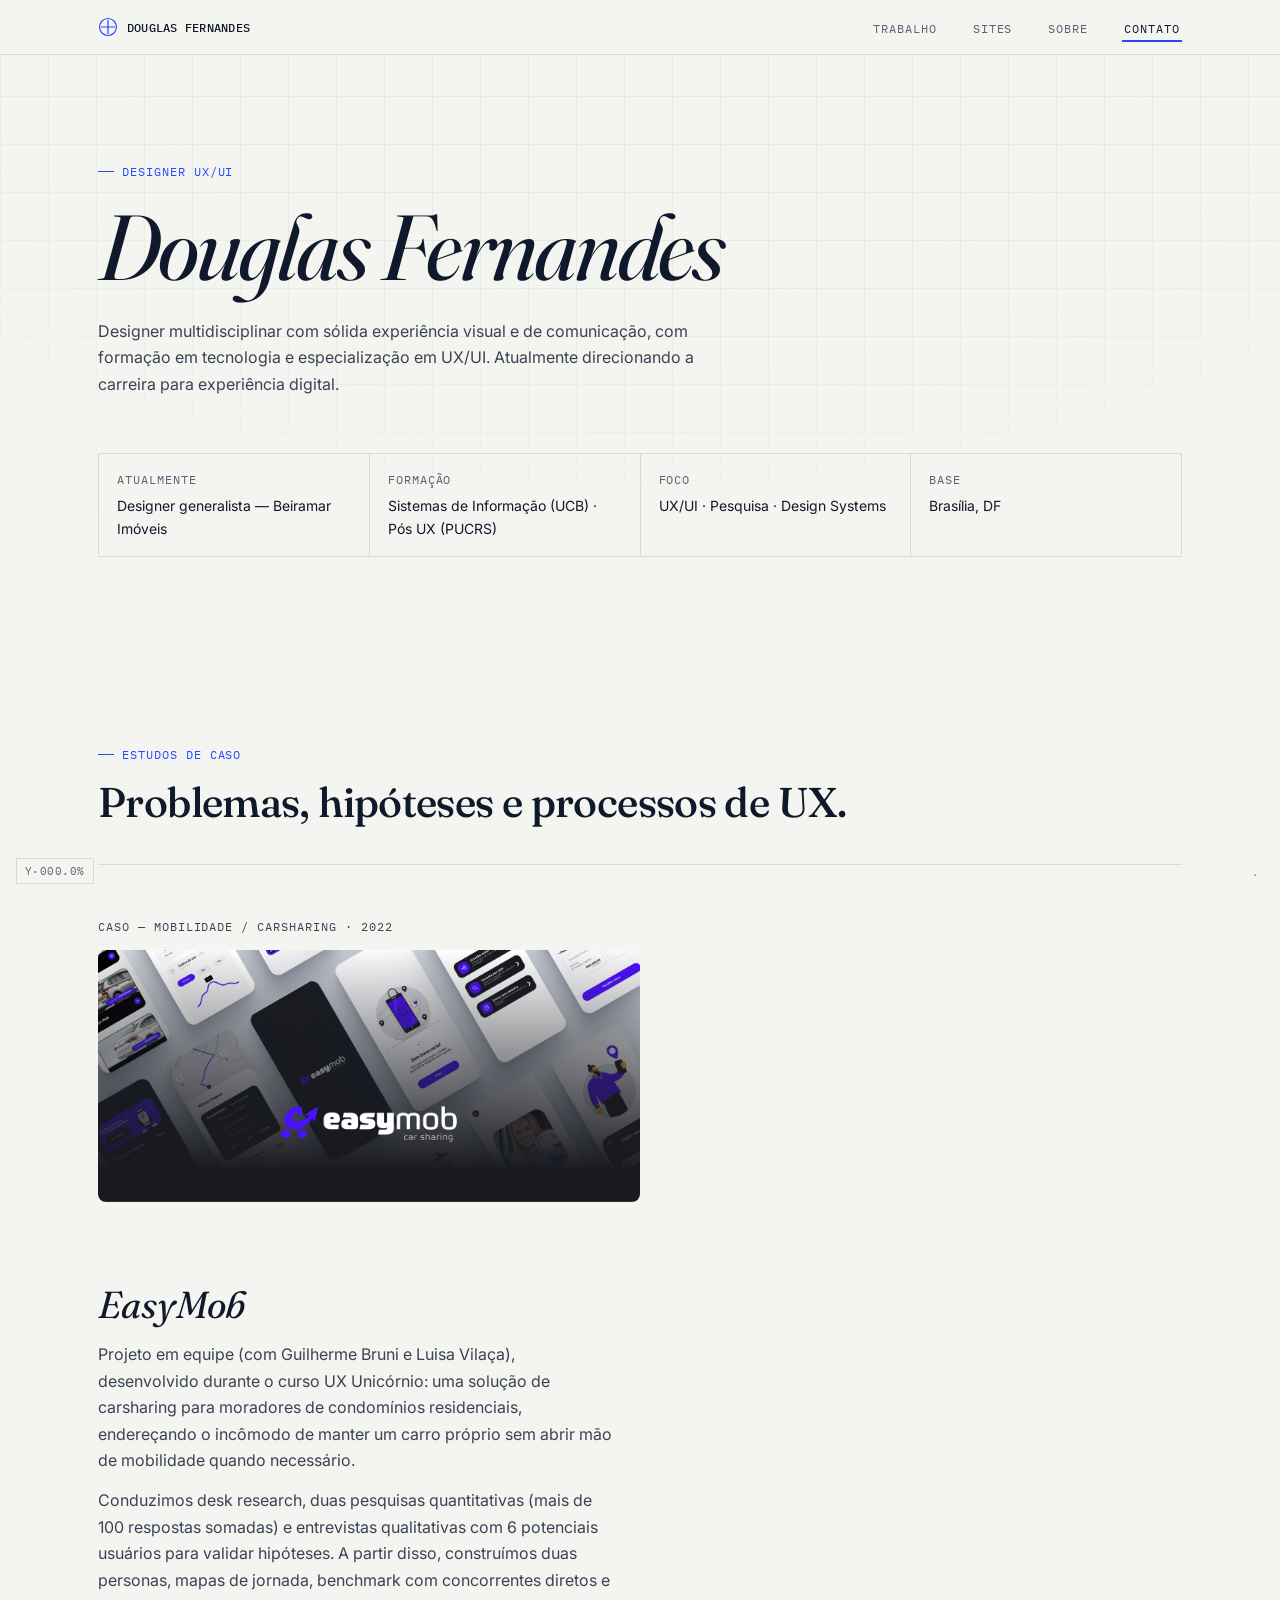
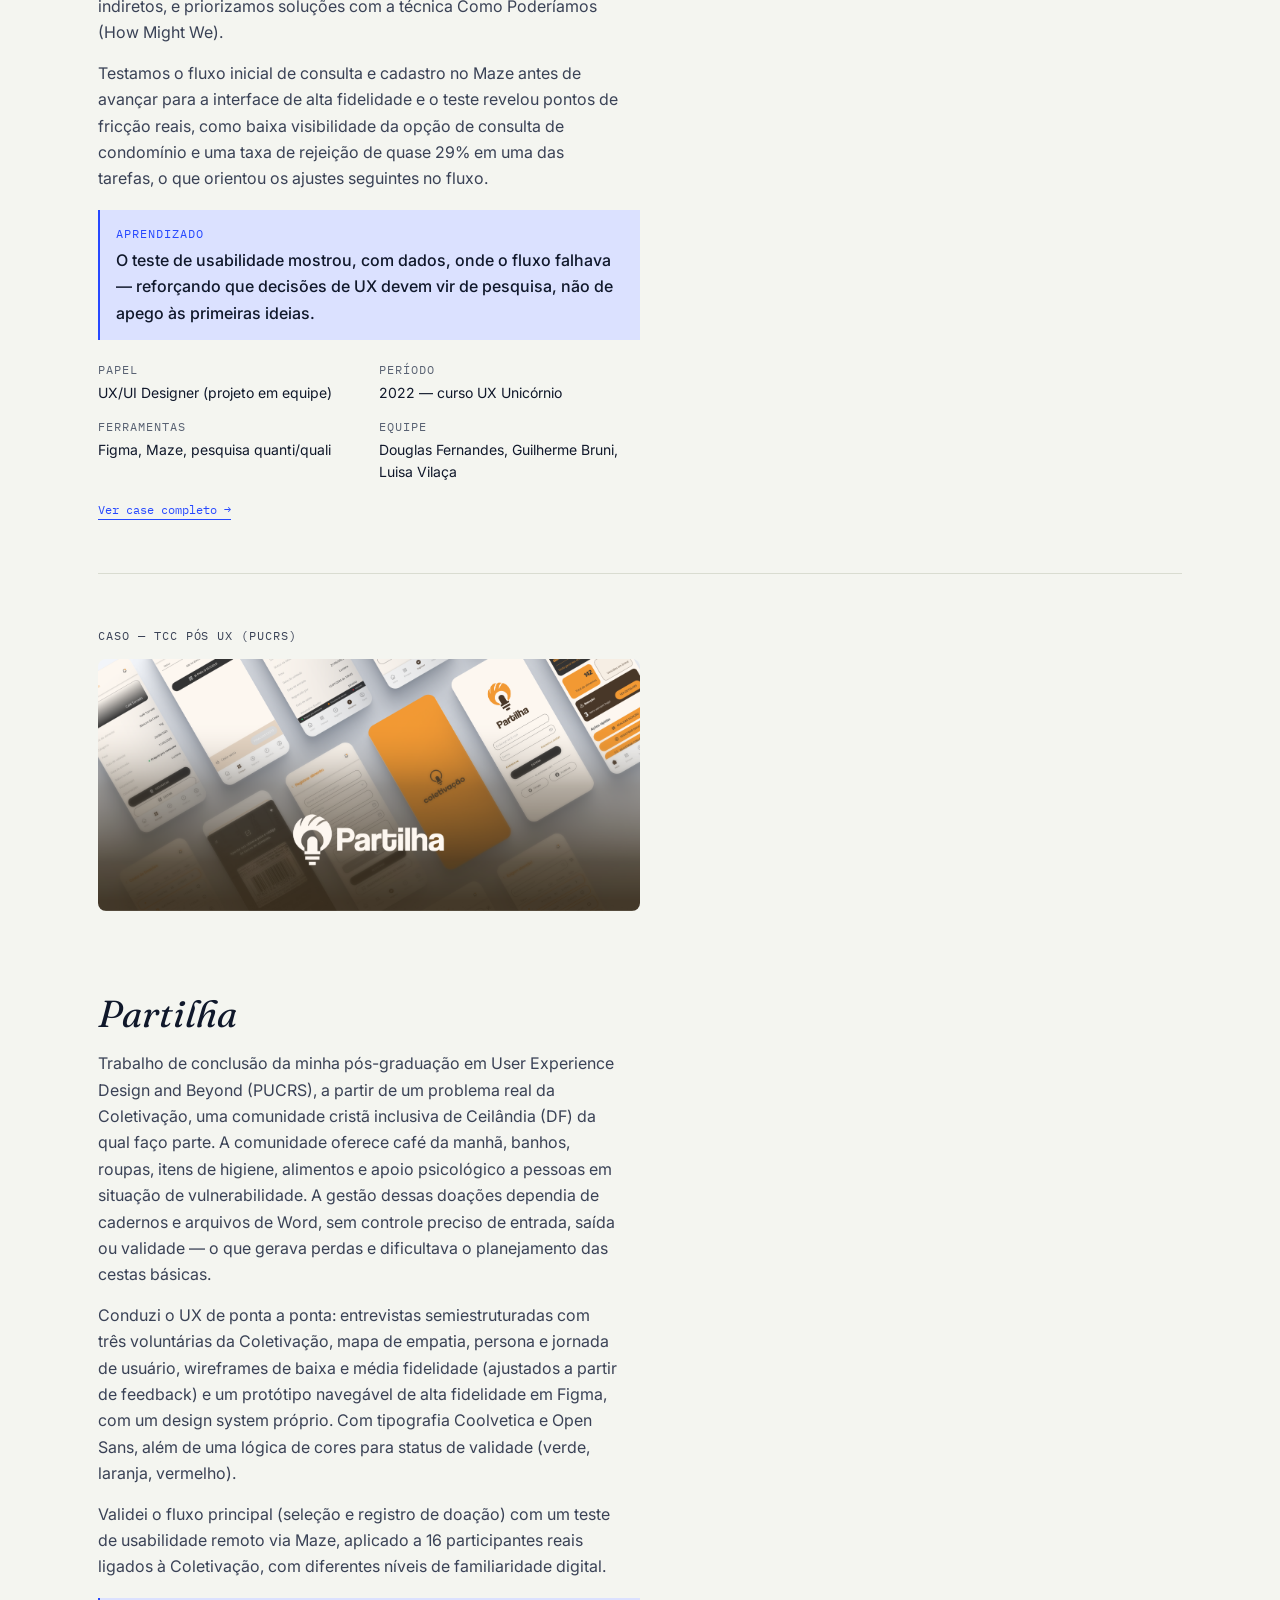
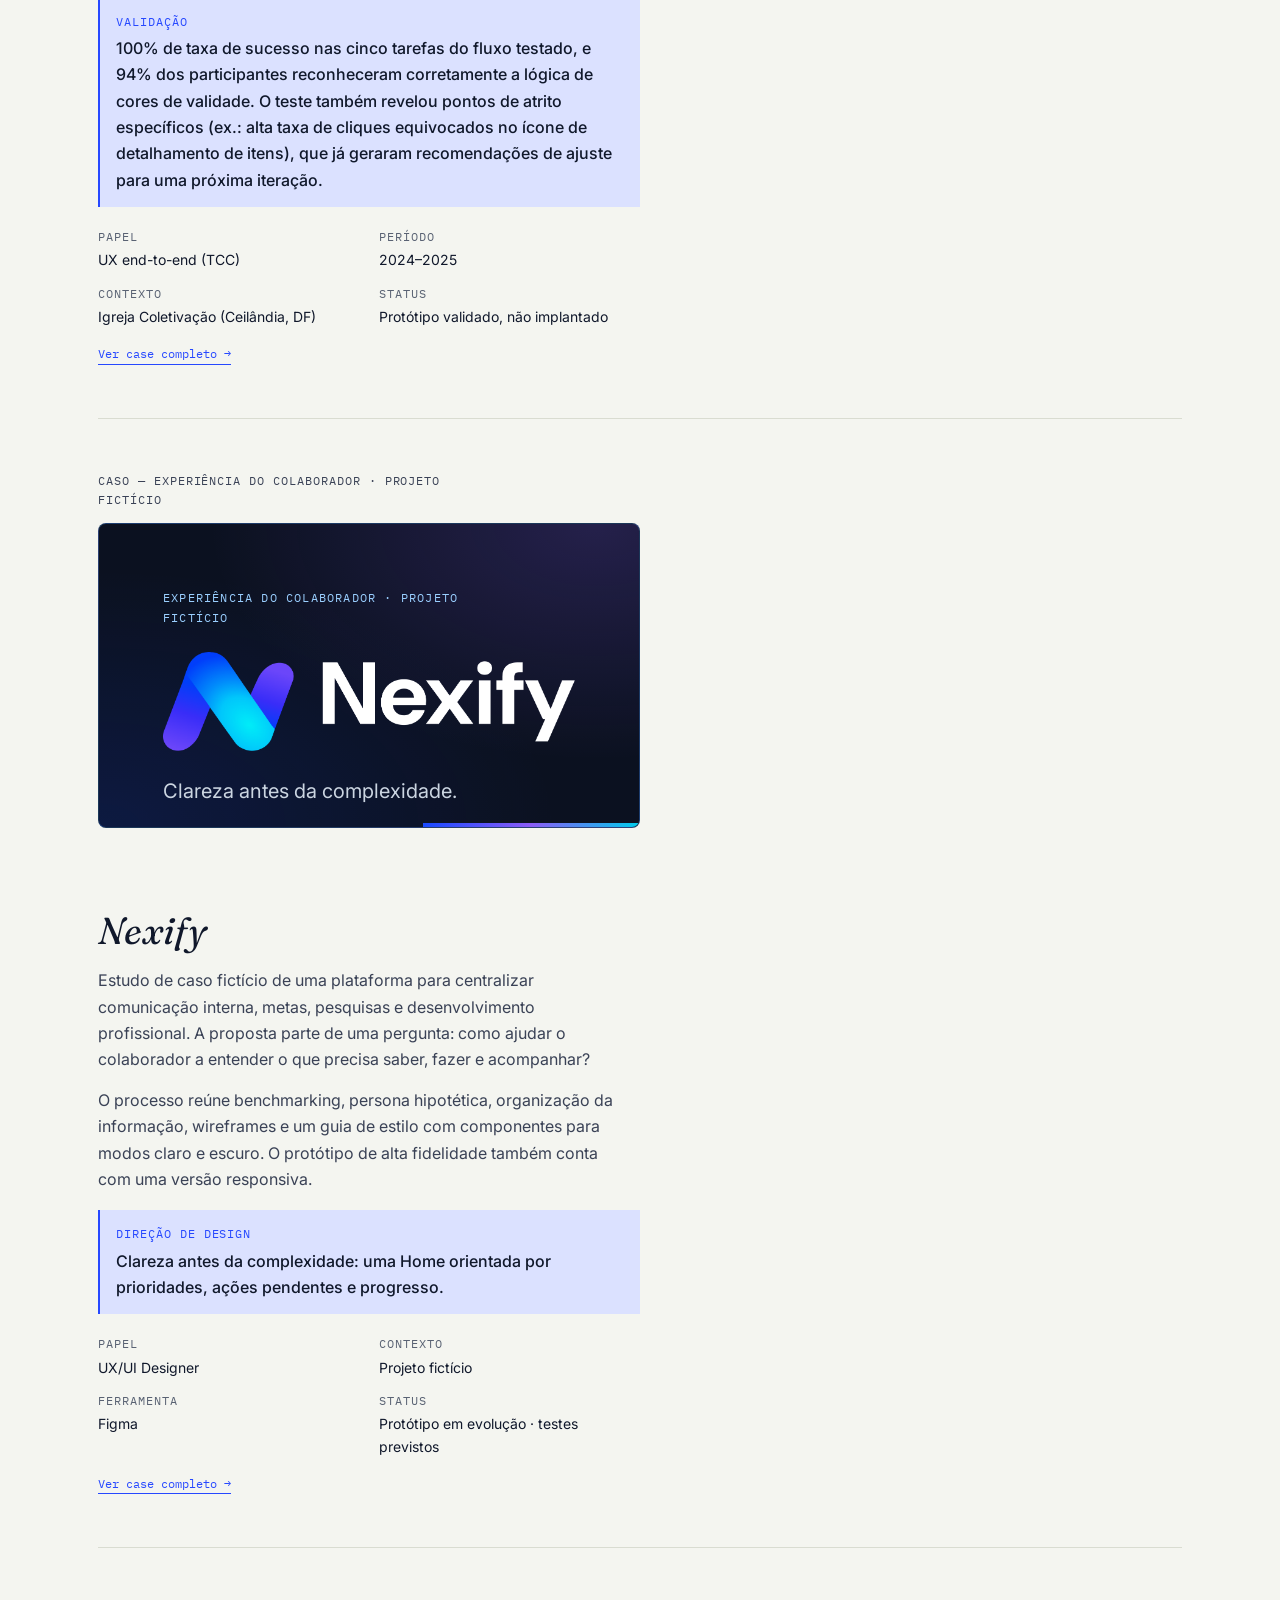
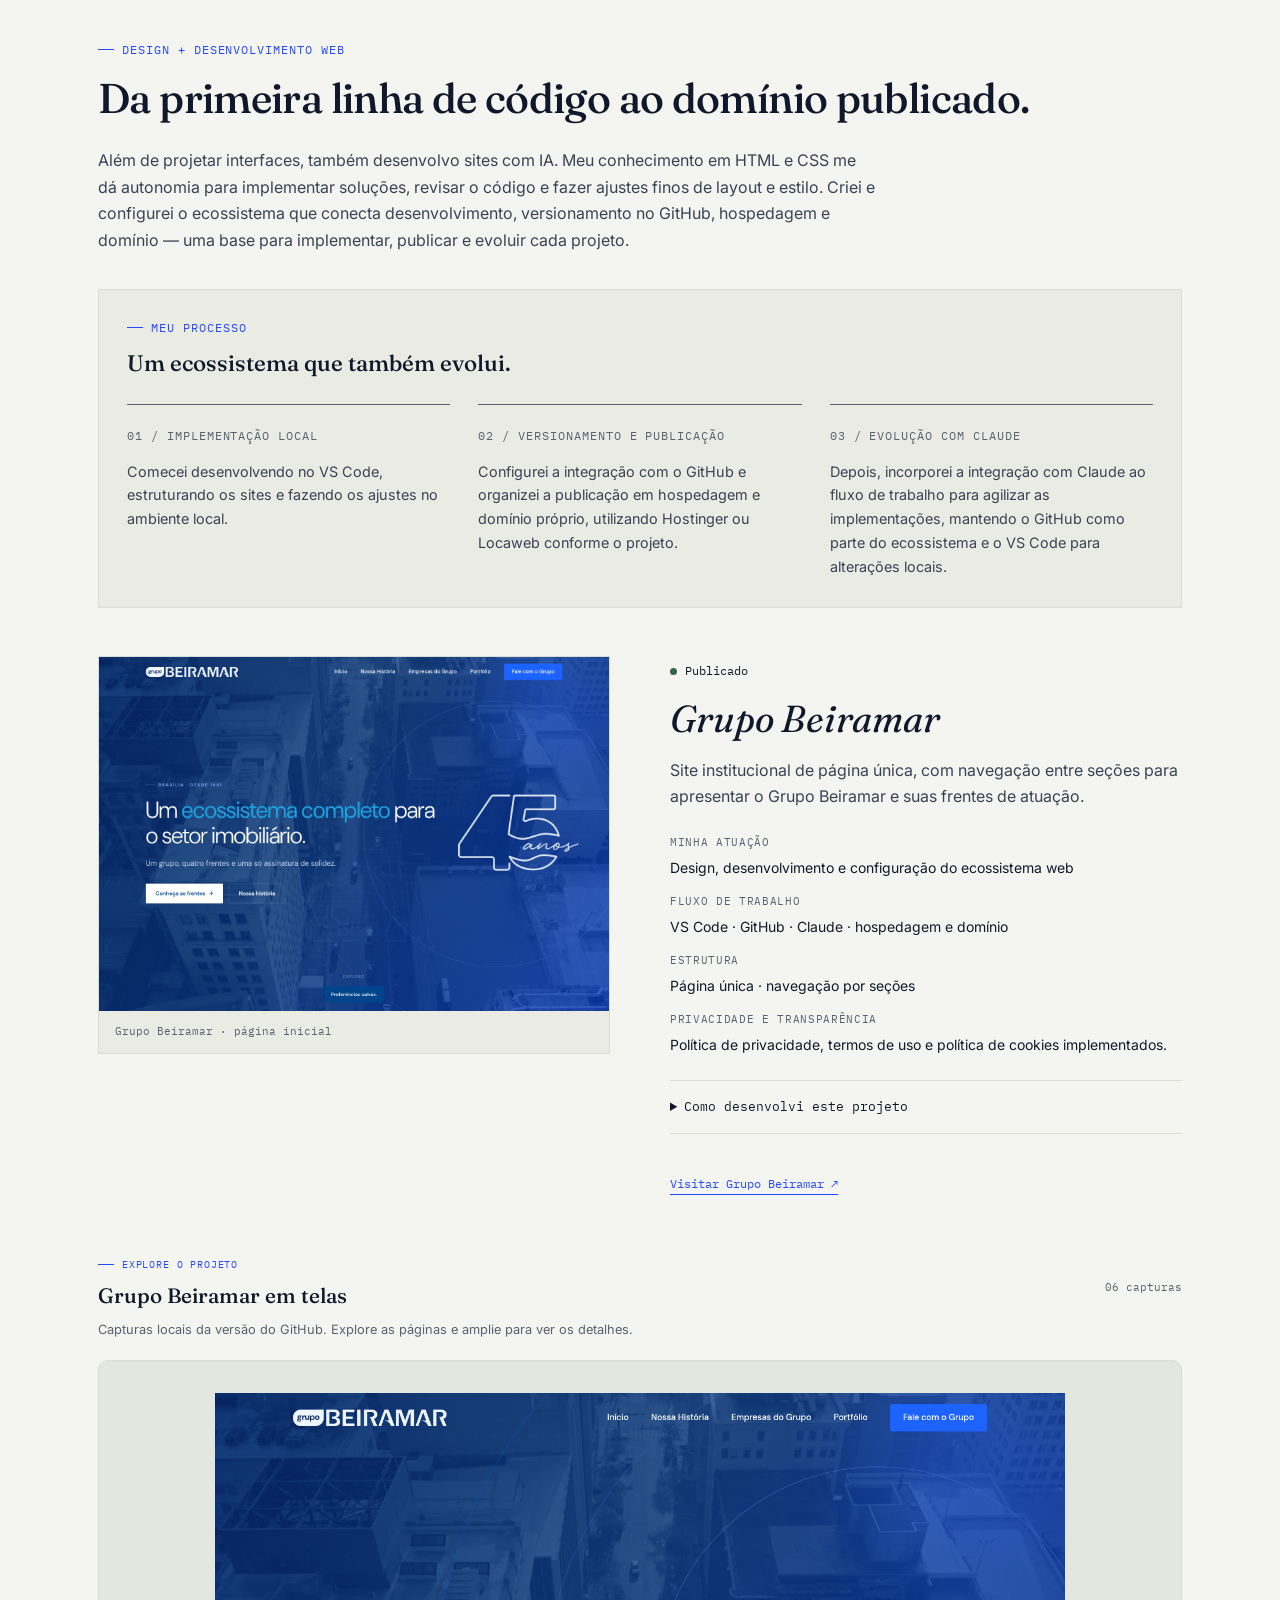
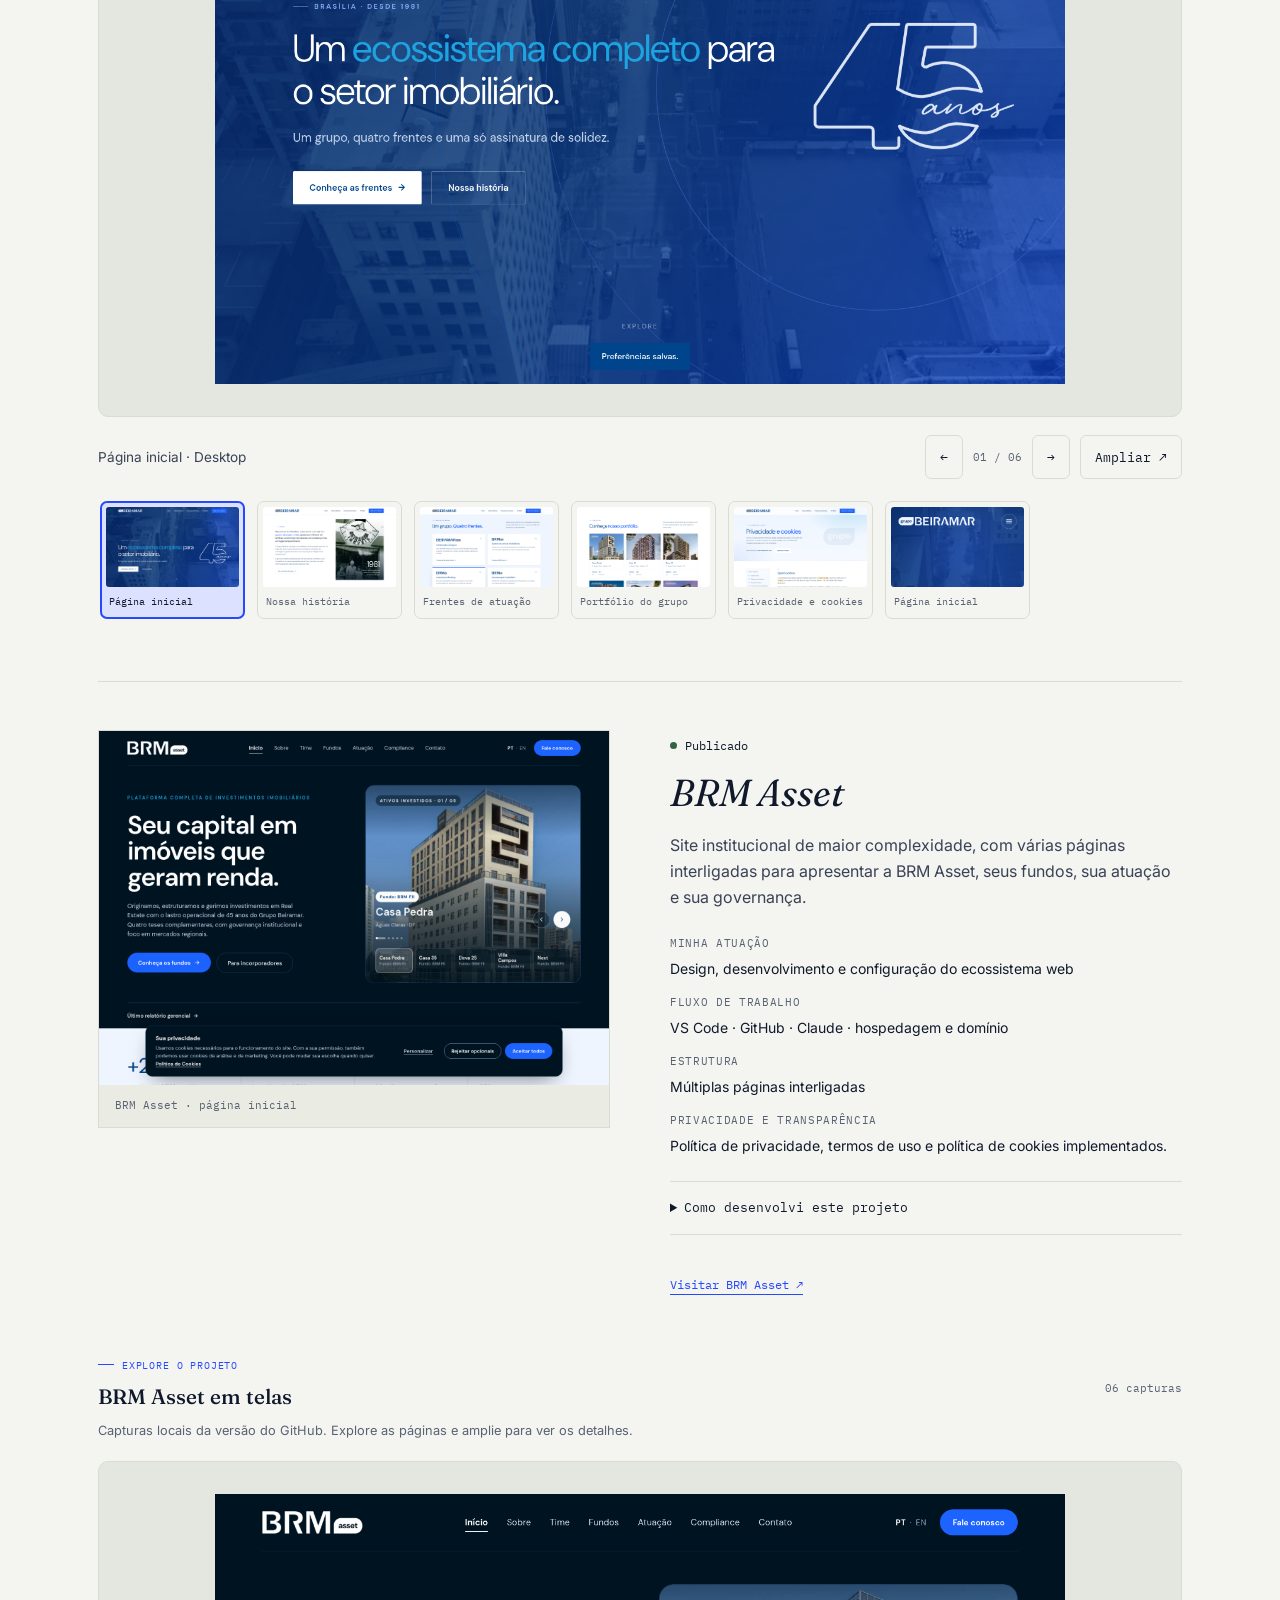
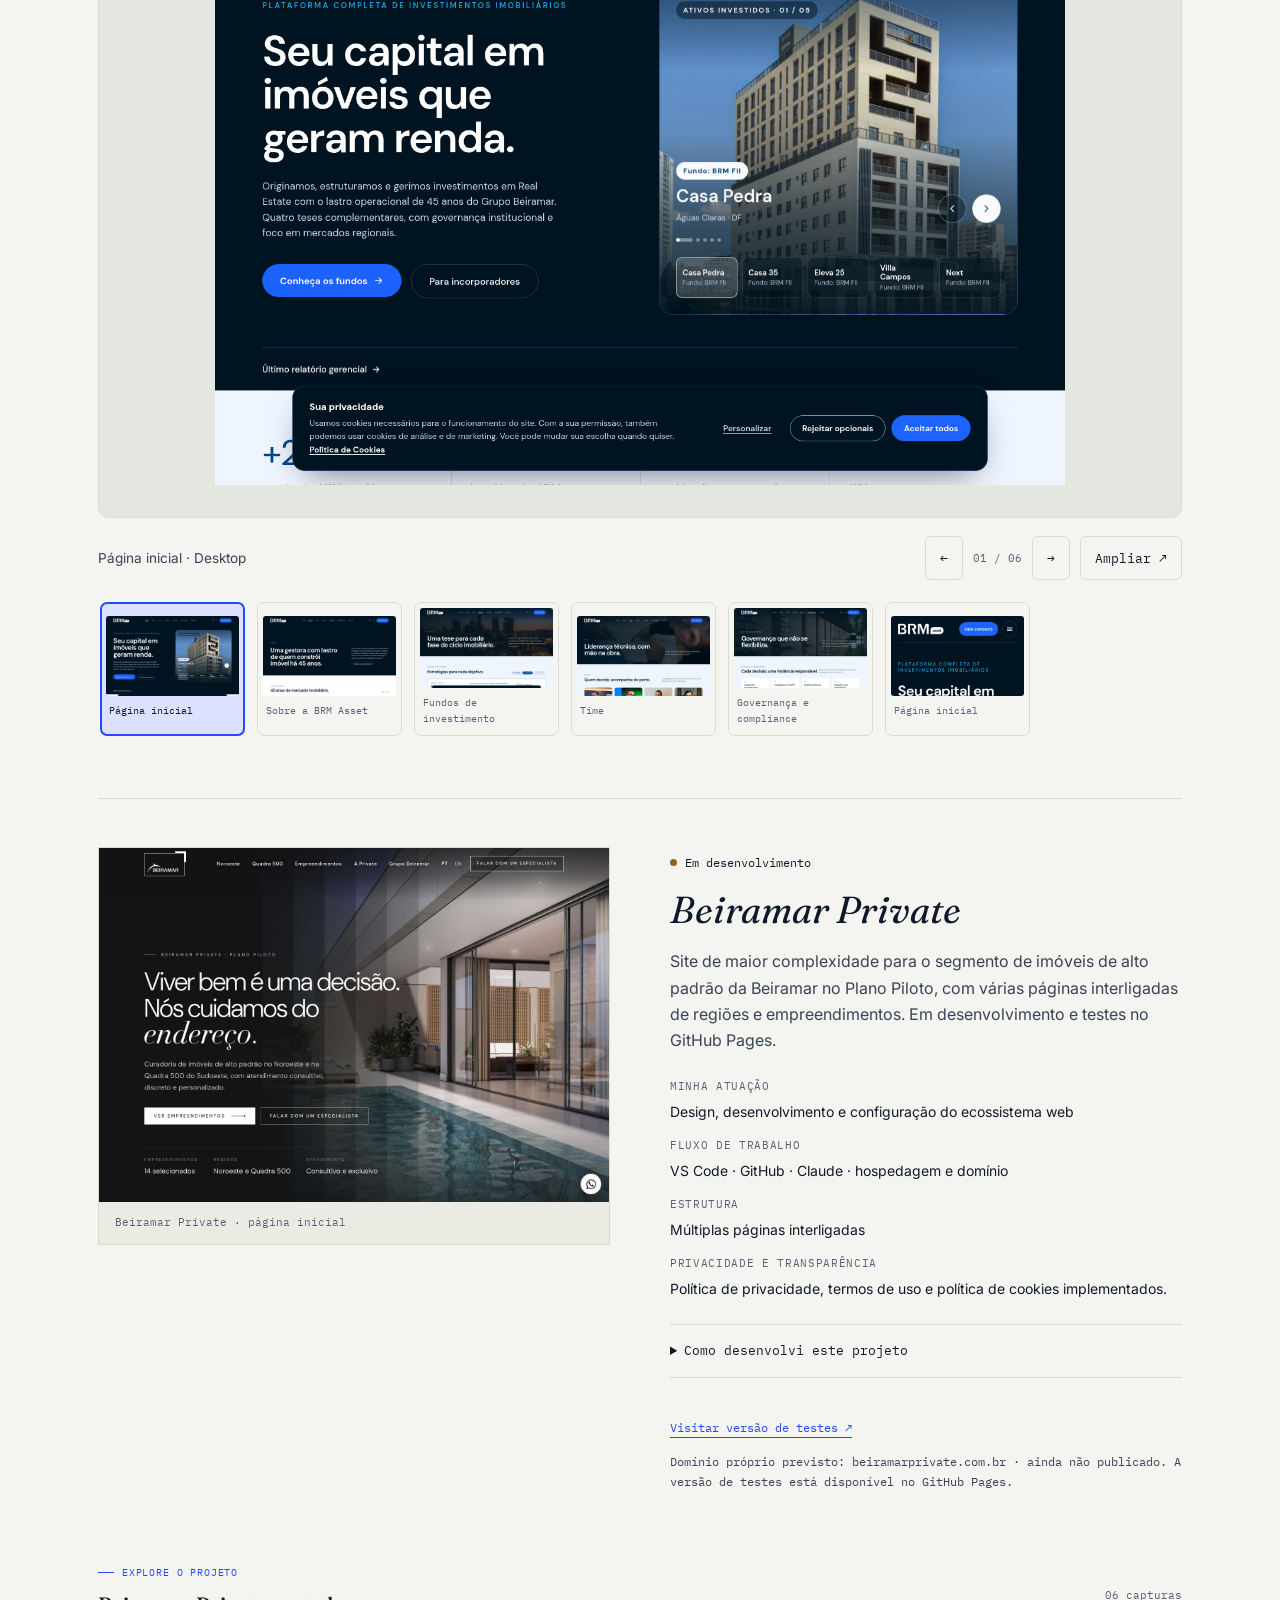
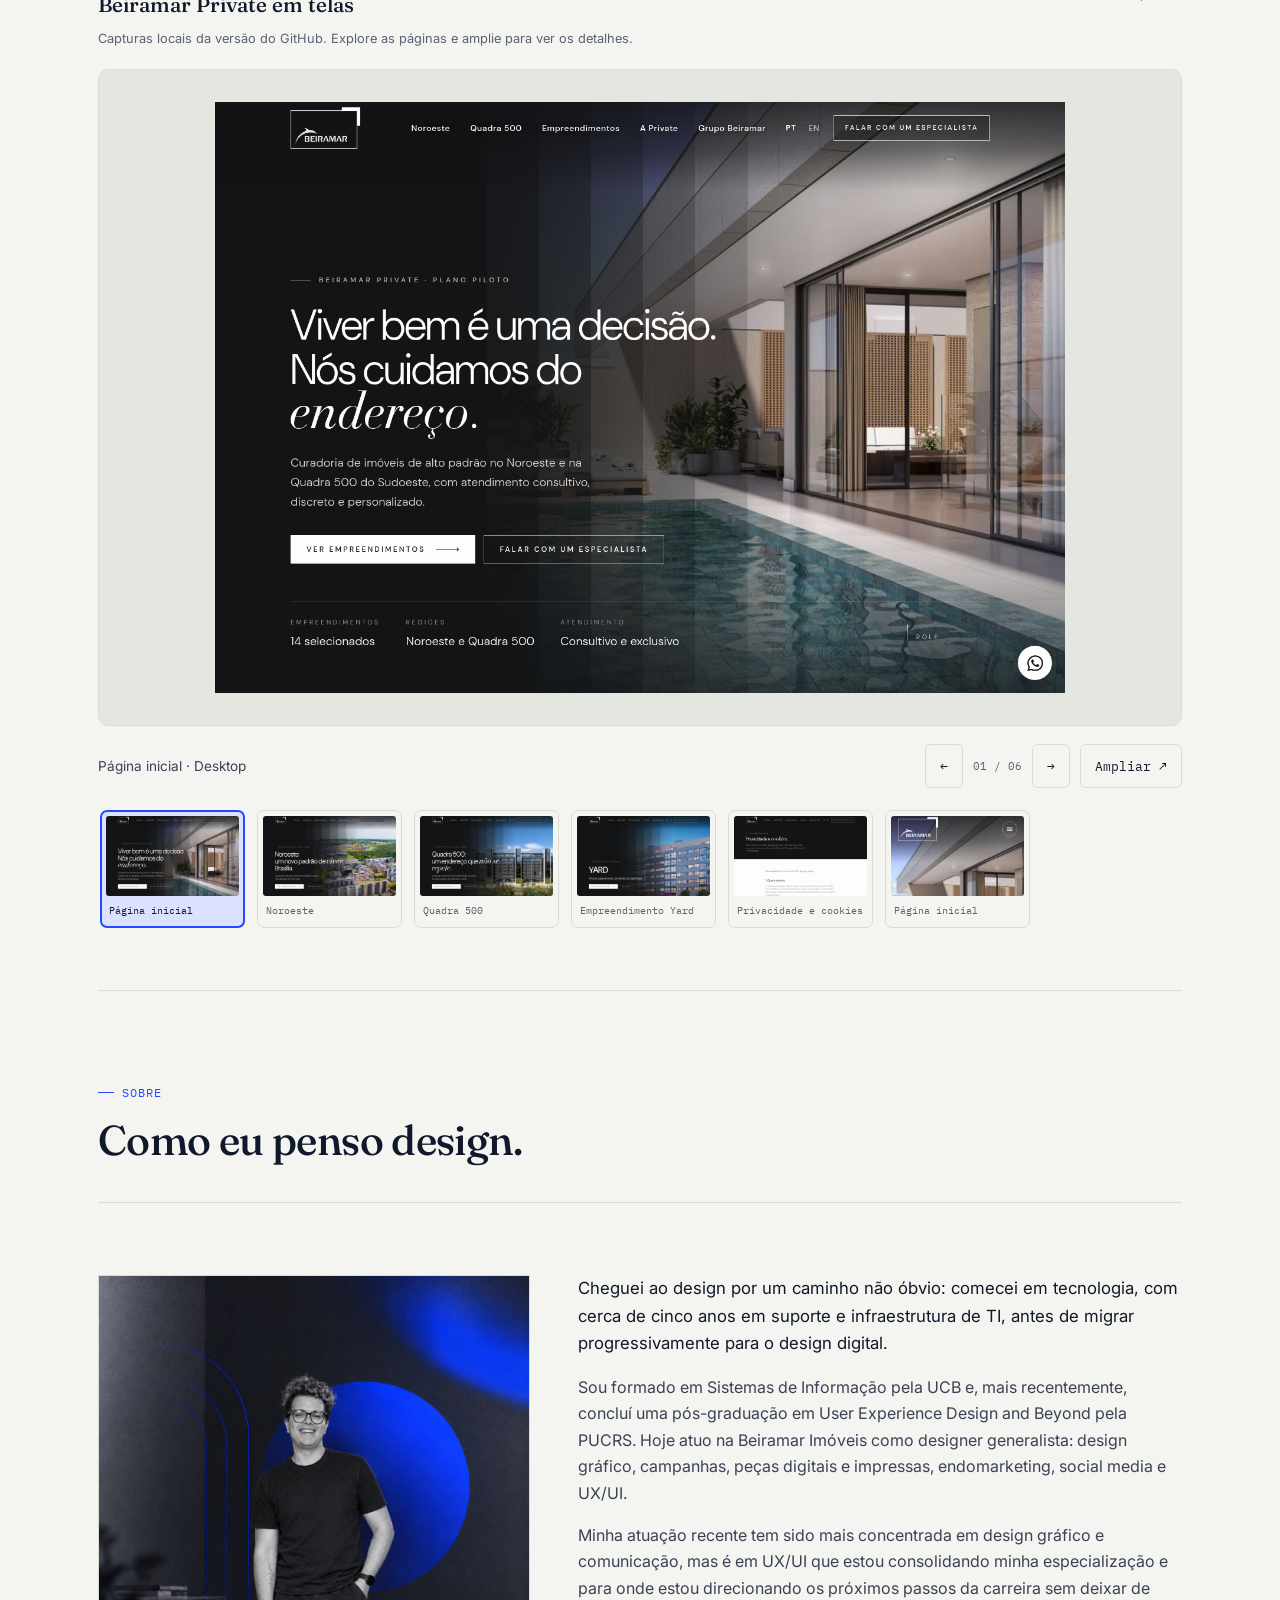
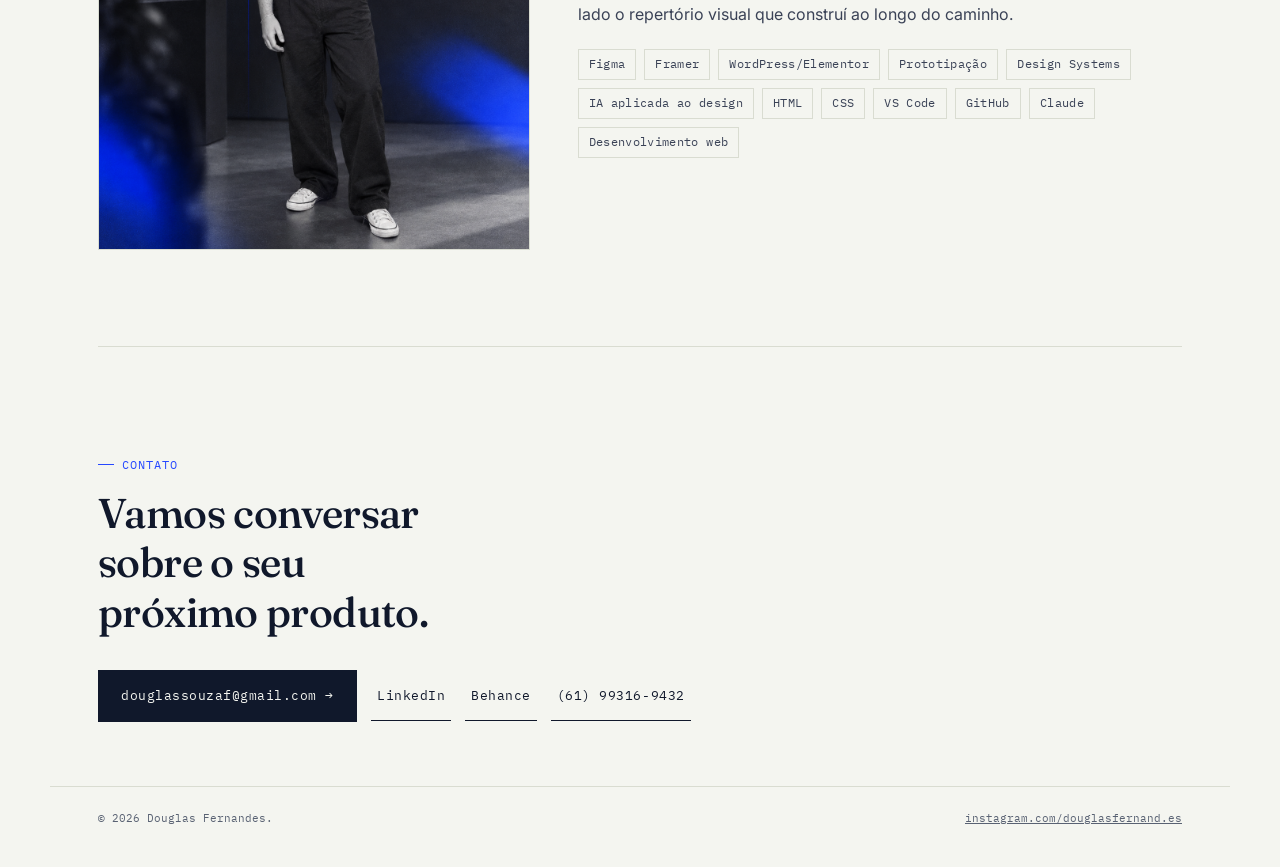
==== commit 77277bb5: "Corrige DM Sans nas capturas e atualiza apresentação de desenvolvimento" ====
--- a/index.html
+++ b/index.html
@@ -539,7 +539,7 @@
       <div class="section-head" data-reveal>
         <p class="eyebrow">Design + desenvolvimento web</p>
         <h2 class="section-title" id="sites-title">Da primeira linha de código ao domínio publicado.</h2>
-        <p class="sites-intro">Além de projetar interfaces, desenvolvo sites para a empresa em que trabalho. Criei e configurei o ecossistema que conecta desenvolvimento, versionamento no GitHub, hospedagem e domínio — uma base para implementar, publicar e evoluir cada projeto.</p>
+        <p class="sites-intro">Além de projetar interfaces, também desenvolvo sites com IA. Meu conhecimento em HTML e CSS me dá autonomia para implementar soluções, revisar o código e fazer ajustes finos de layout e estilo. Criei e configurei o ecossistema que conecta desenvolvimento, versionamento no GitHub, hospedagem e domínio — uma base para implementar, publicar e evoluir cada projeto.</p>
       </div>
       <div class="web-workflow" data-reveal>
         <div class="web-workflow-heading"><p class="eyebrow">Meu processo</p><h3>Um ecossistema que também evolui.</h3></div>
@@ -620,7 +620,7 @@
           <p>Sou formado em Sistemas de Informação pela UCB e, mais recentemente, concluí uma pós-graduação em User Experience Design and Beyond pela PUCRS. Hoje atuo na Beiramar Imóveis como designer generalista: design gráfico, campanhas, peças digitais e impressas, endomarketing, social media e UX/UI.</p>
           <p>Minha atuação recente tem sido mais concentrada em design gráfico e comunicação, mas é em UX/UI que estou consolidando minha especialização e para onde estou direcionando os próximos passos da carreira sem deixar de lado o repertório visual que construí ao longo do caminho.</p>
           <ul class="tool-list">
-            <li>Figma</li><li>Framer</li><li>WordPress/Elementor</li><li>Prototipação</li><li>Design Systems</li><li>IA aplicada ao design</li><li>VS Code</li><li>GitHub</li><li>Desenvolvimento web</li>
+            <li>Figma</li><li>Framer</li><li>WordPress/Elementor</li><li>Prototipação</li><li>Design Systems</li><li>IA aplicada ao design</li><li>HTML</li><li>CSS</li><li>VS Code</li><li>GitHub</li><li>Claude</li><li>Desenvolvimento web</li>
           </ul>
         </div>
       </div>
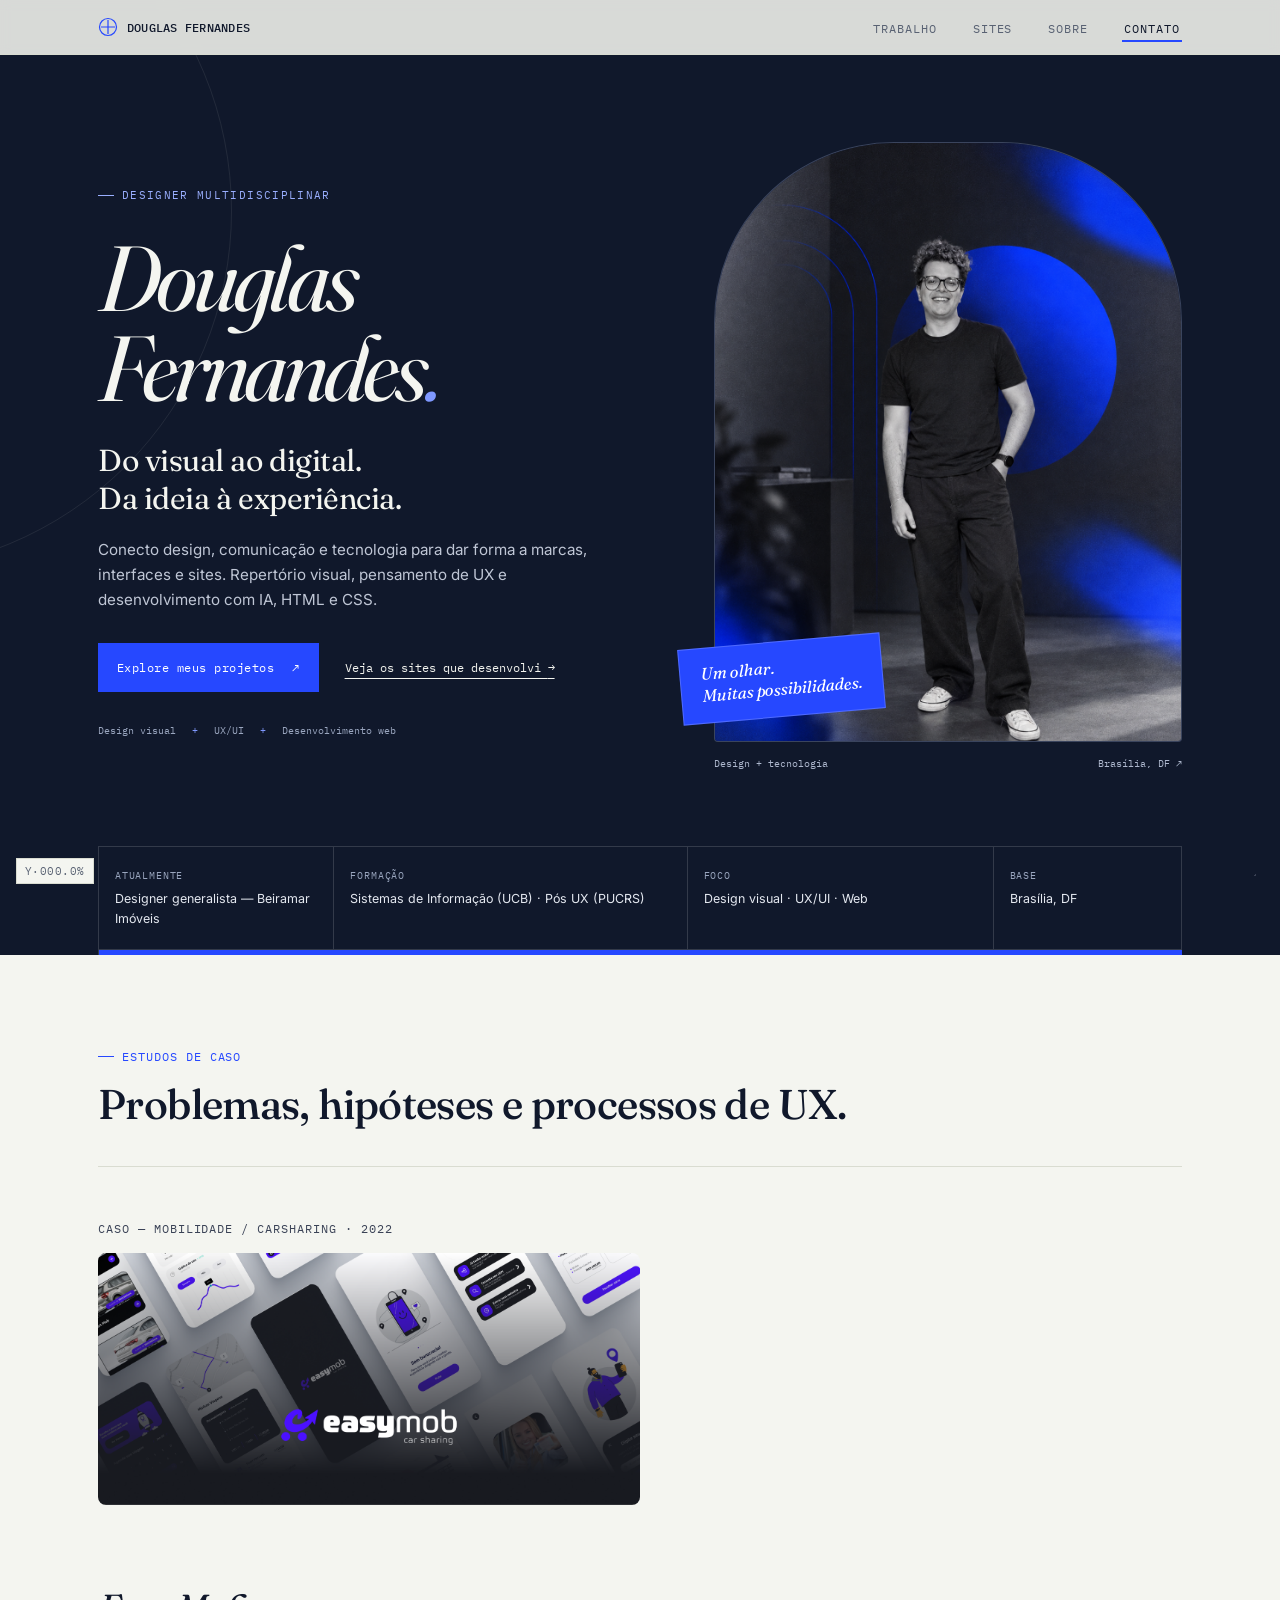
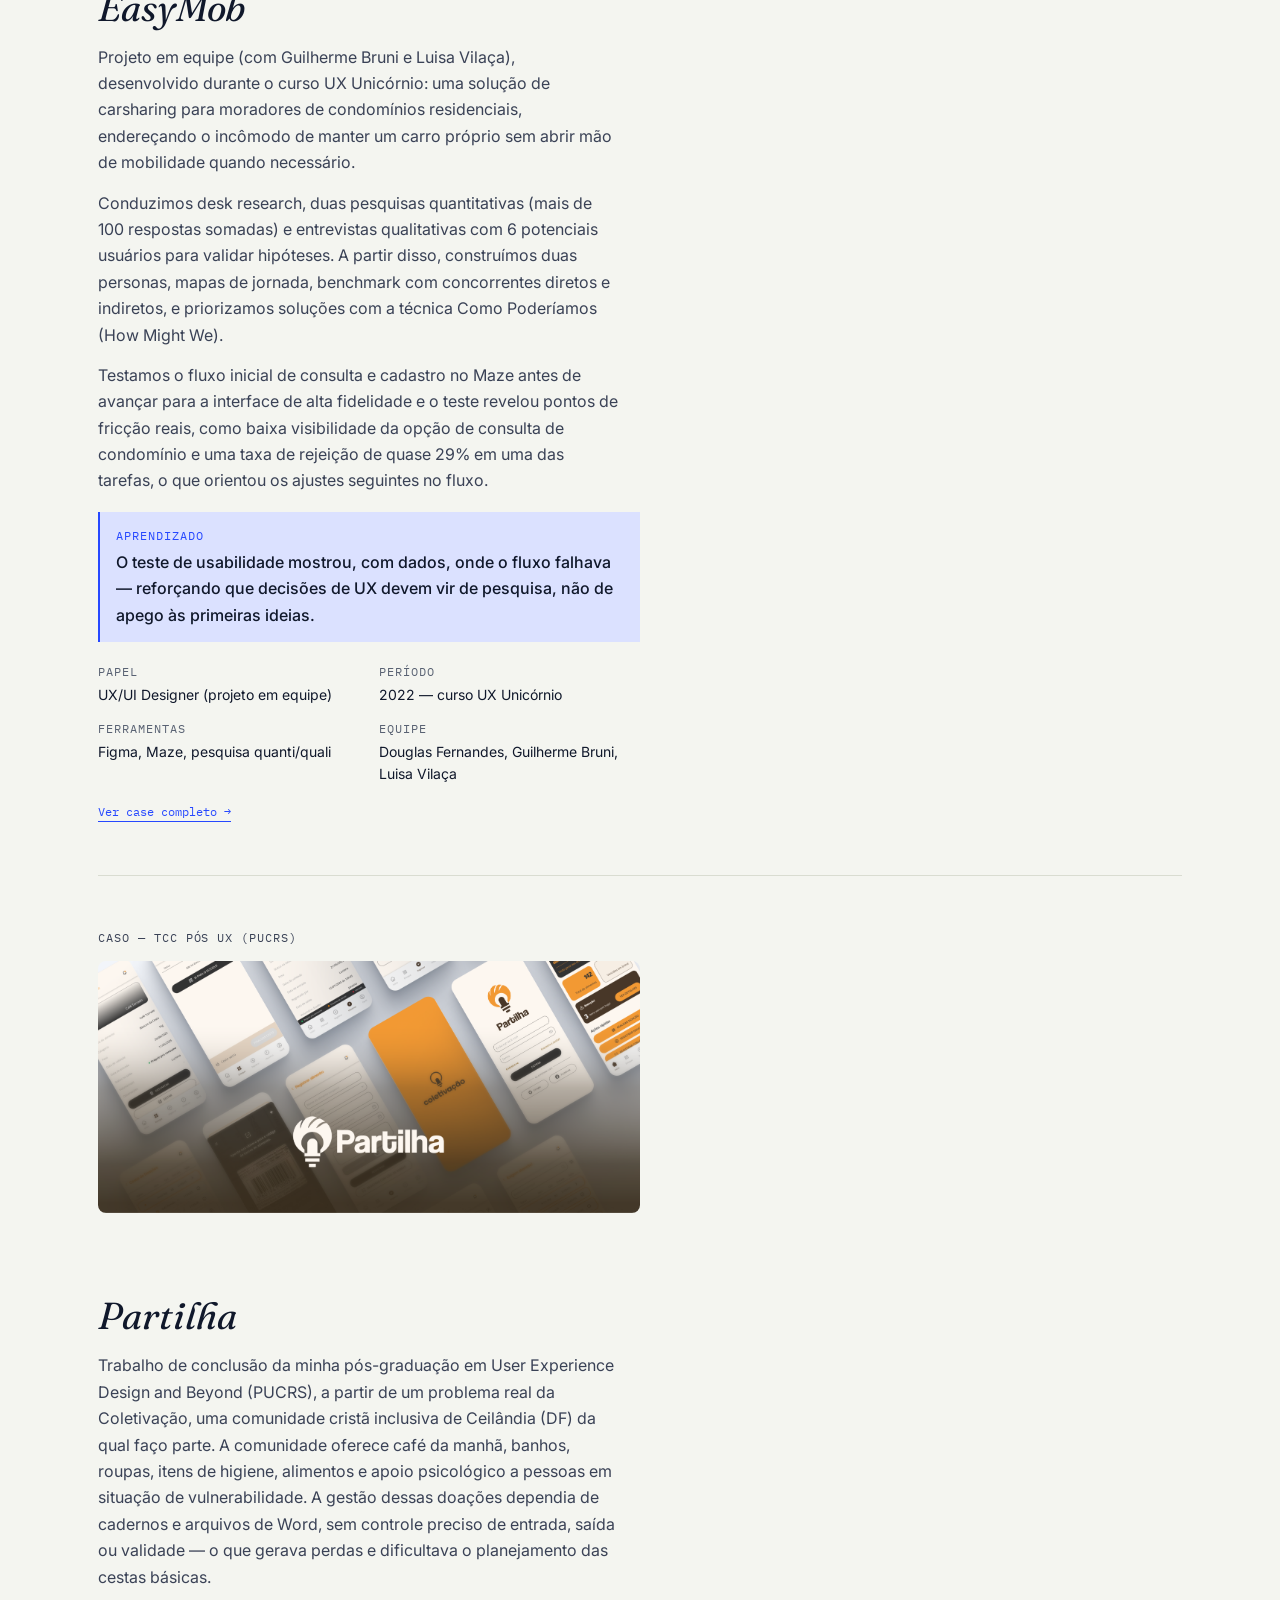
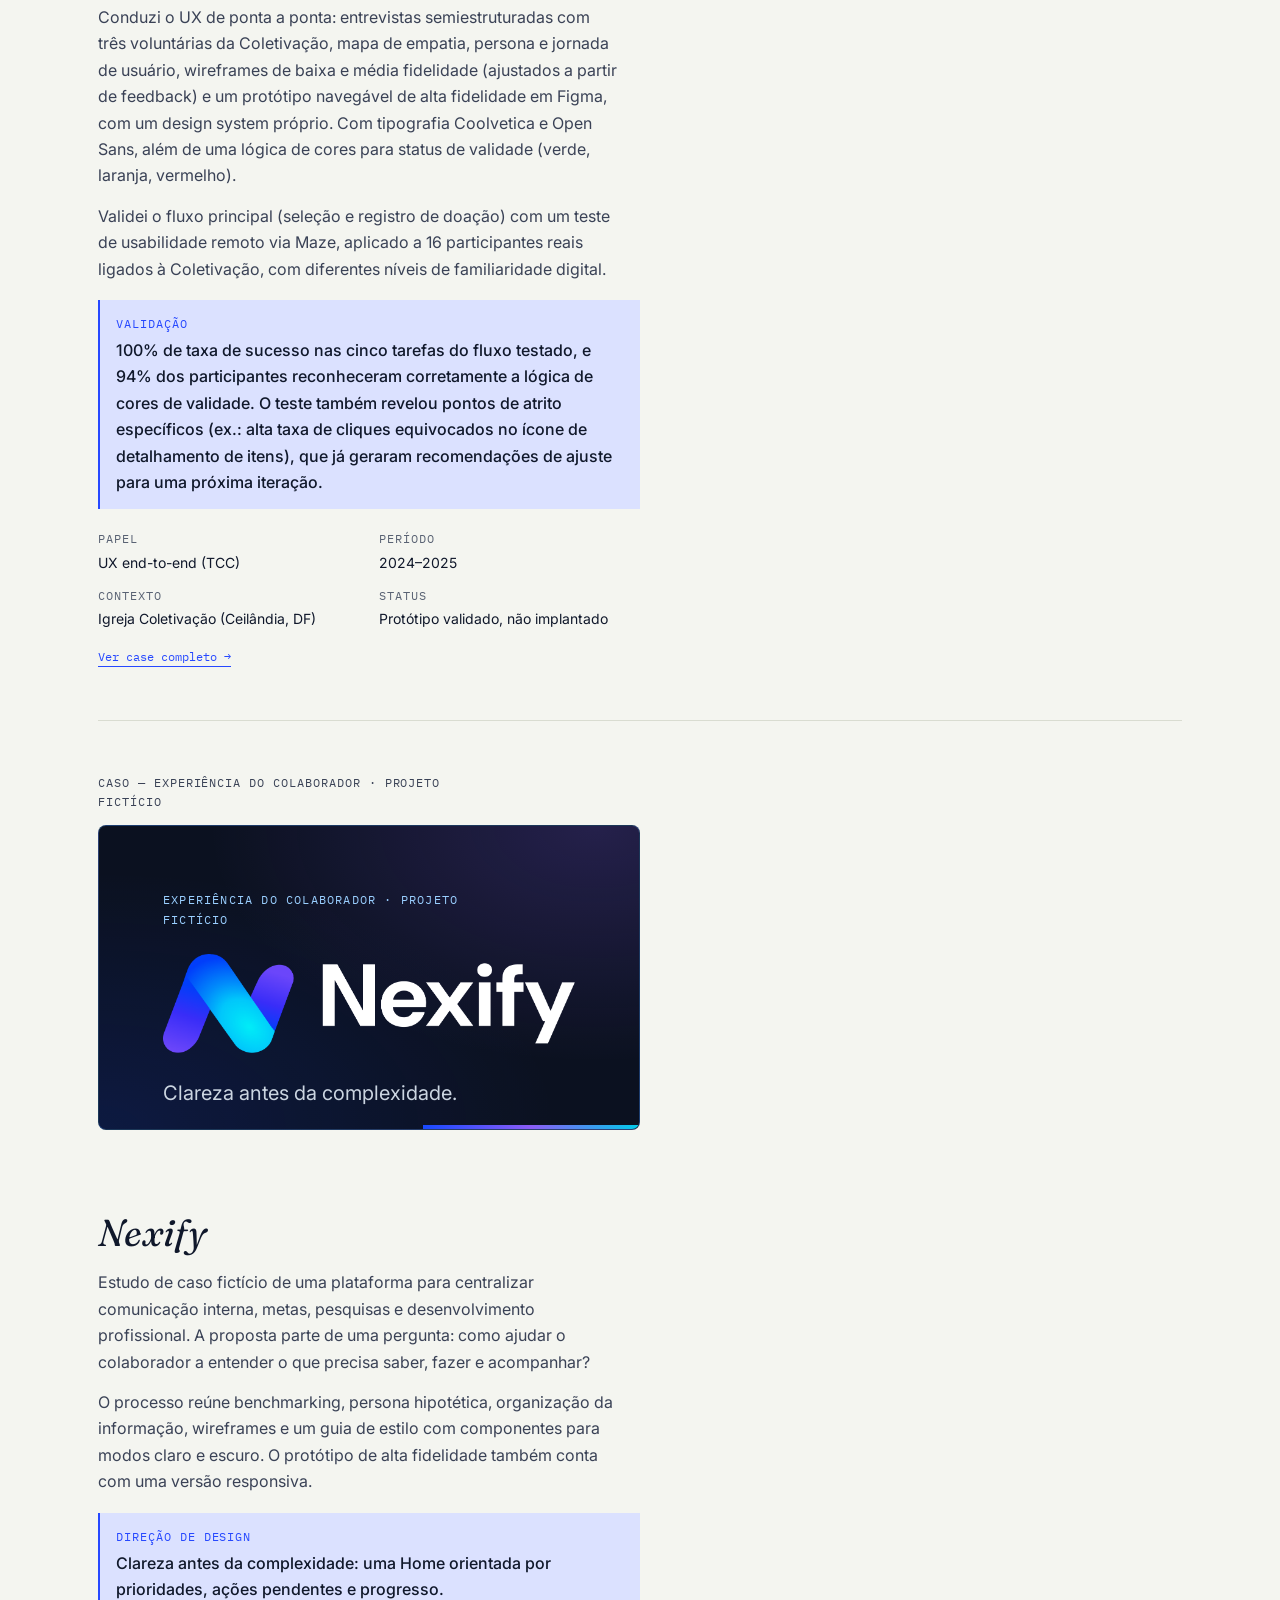
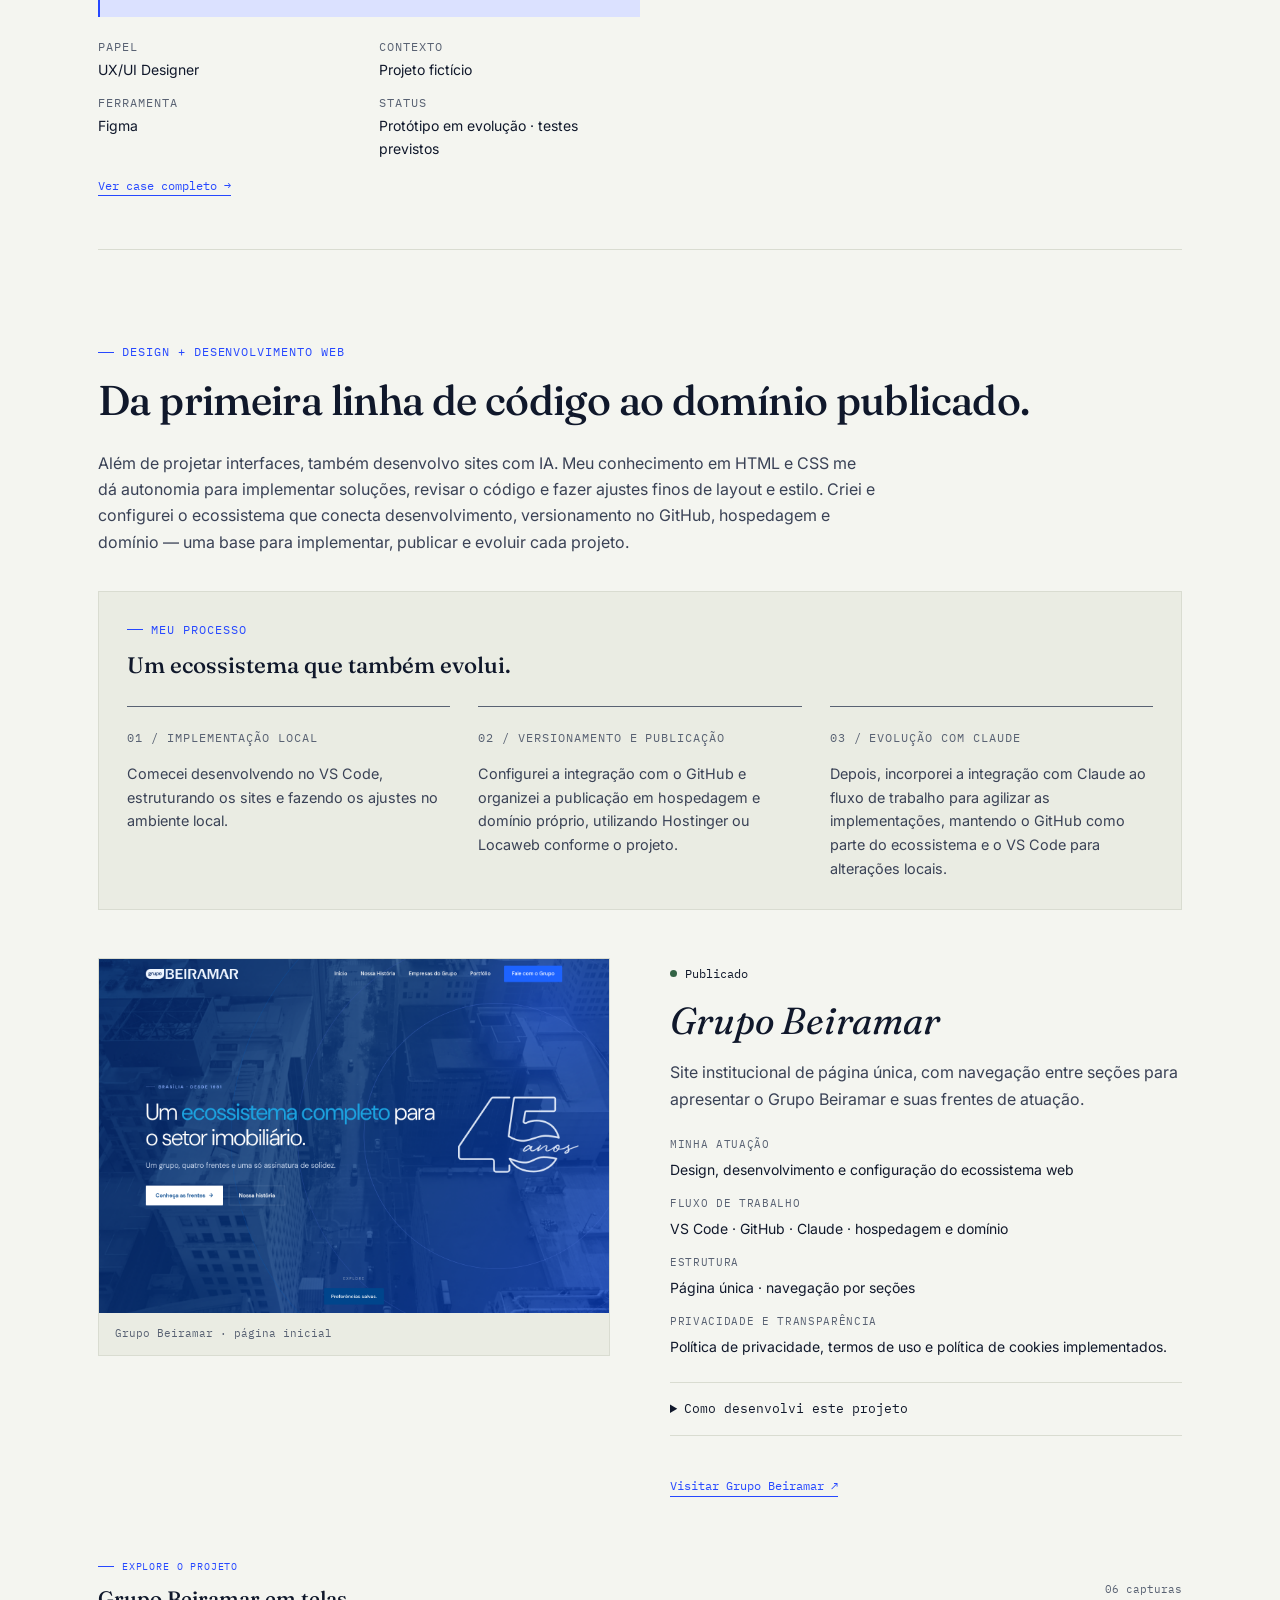
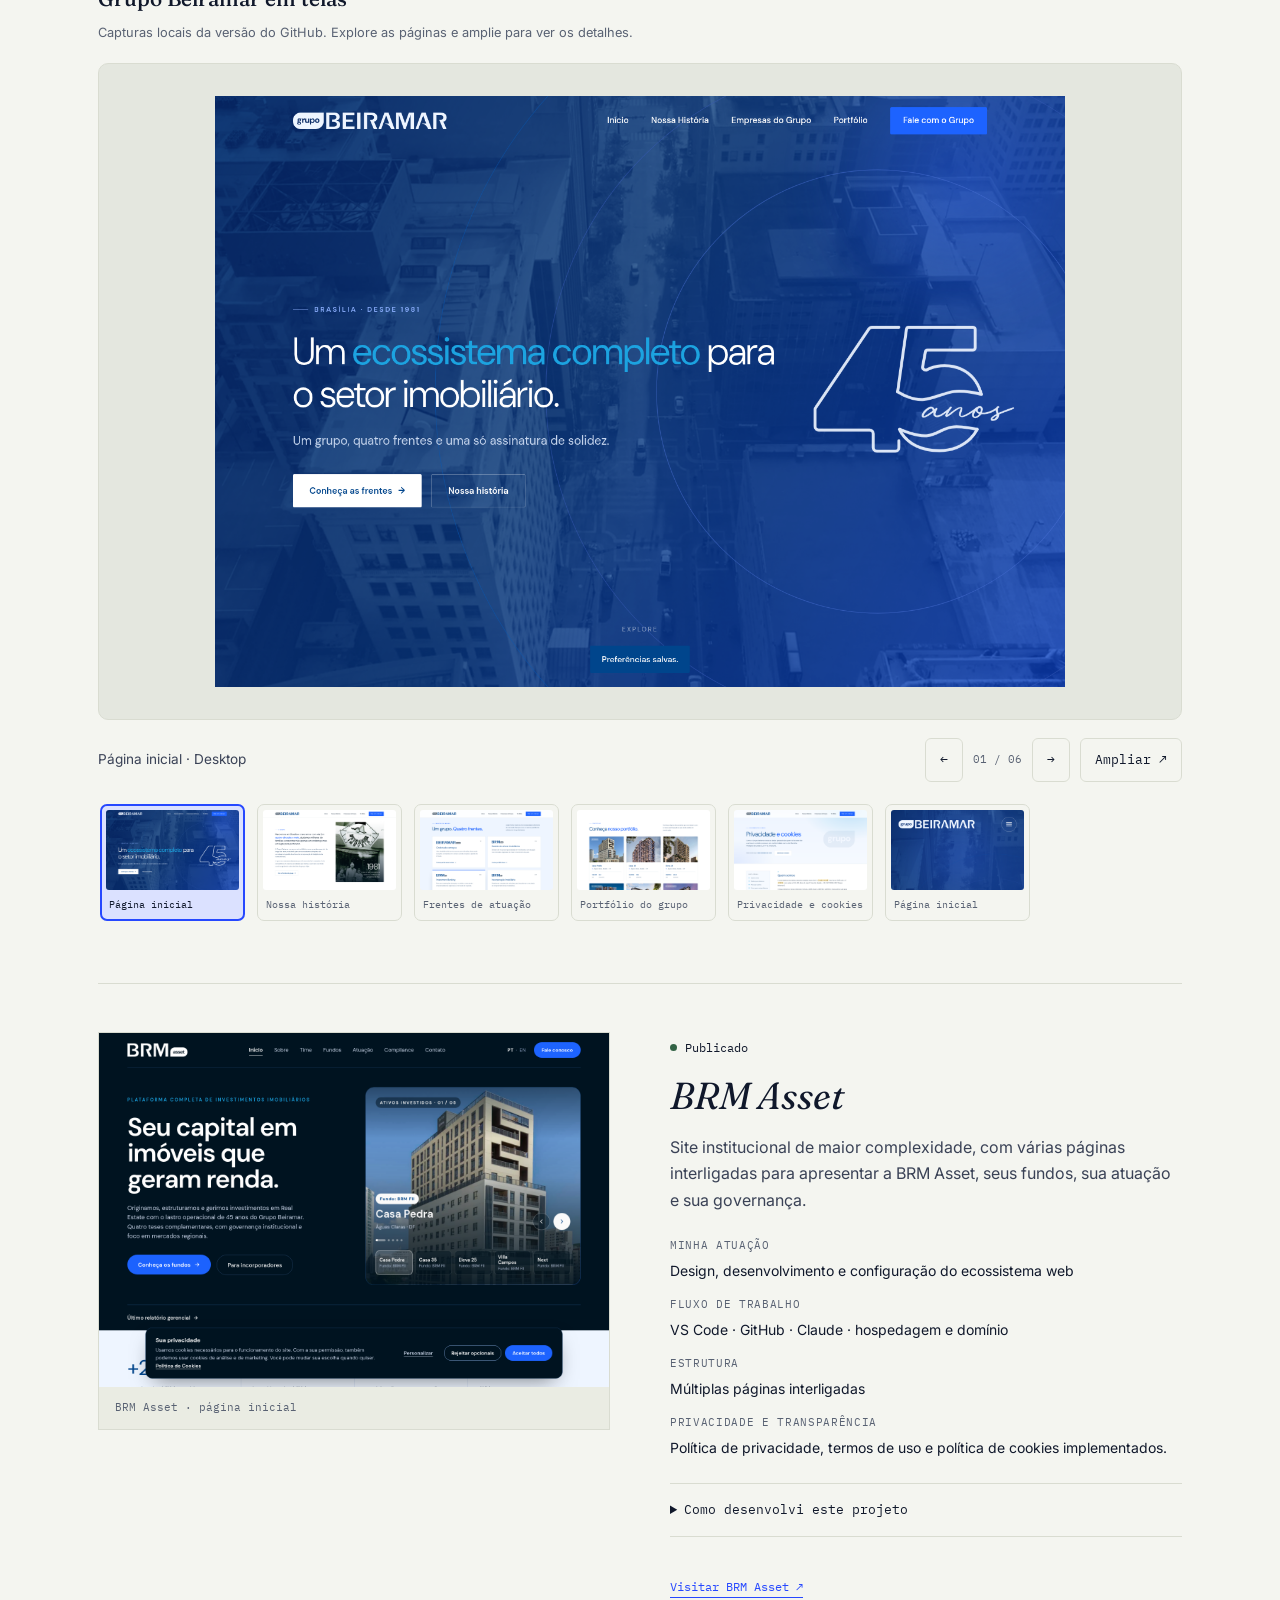
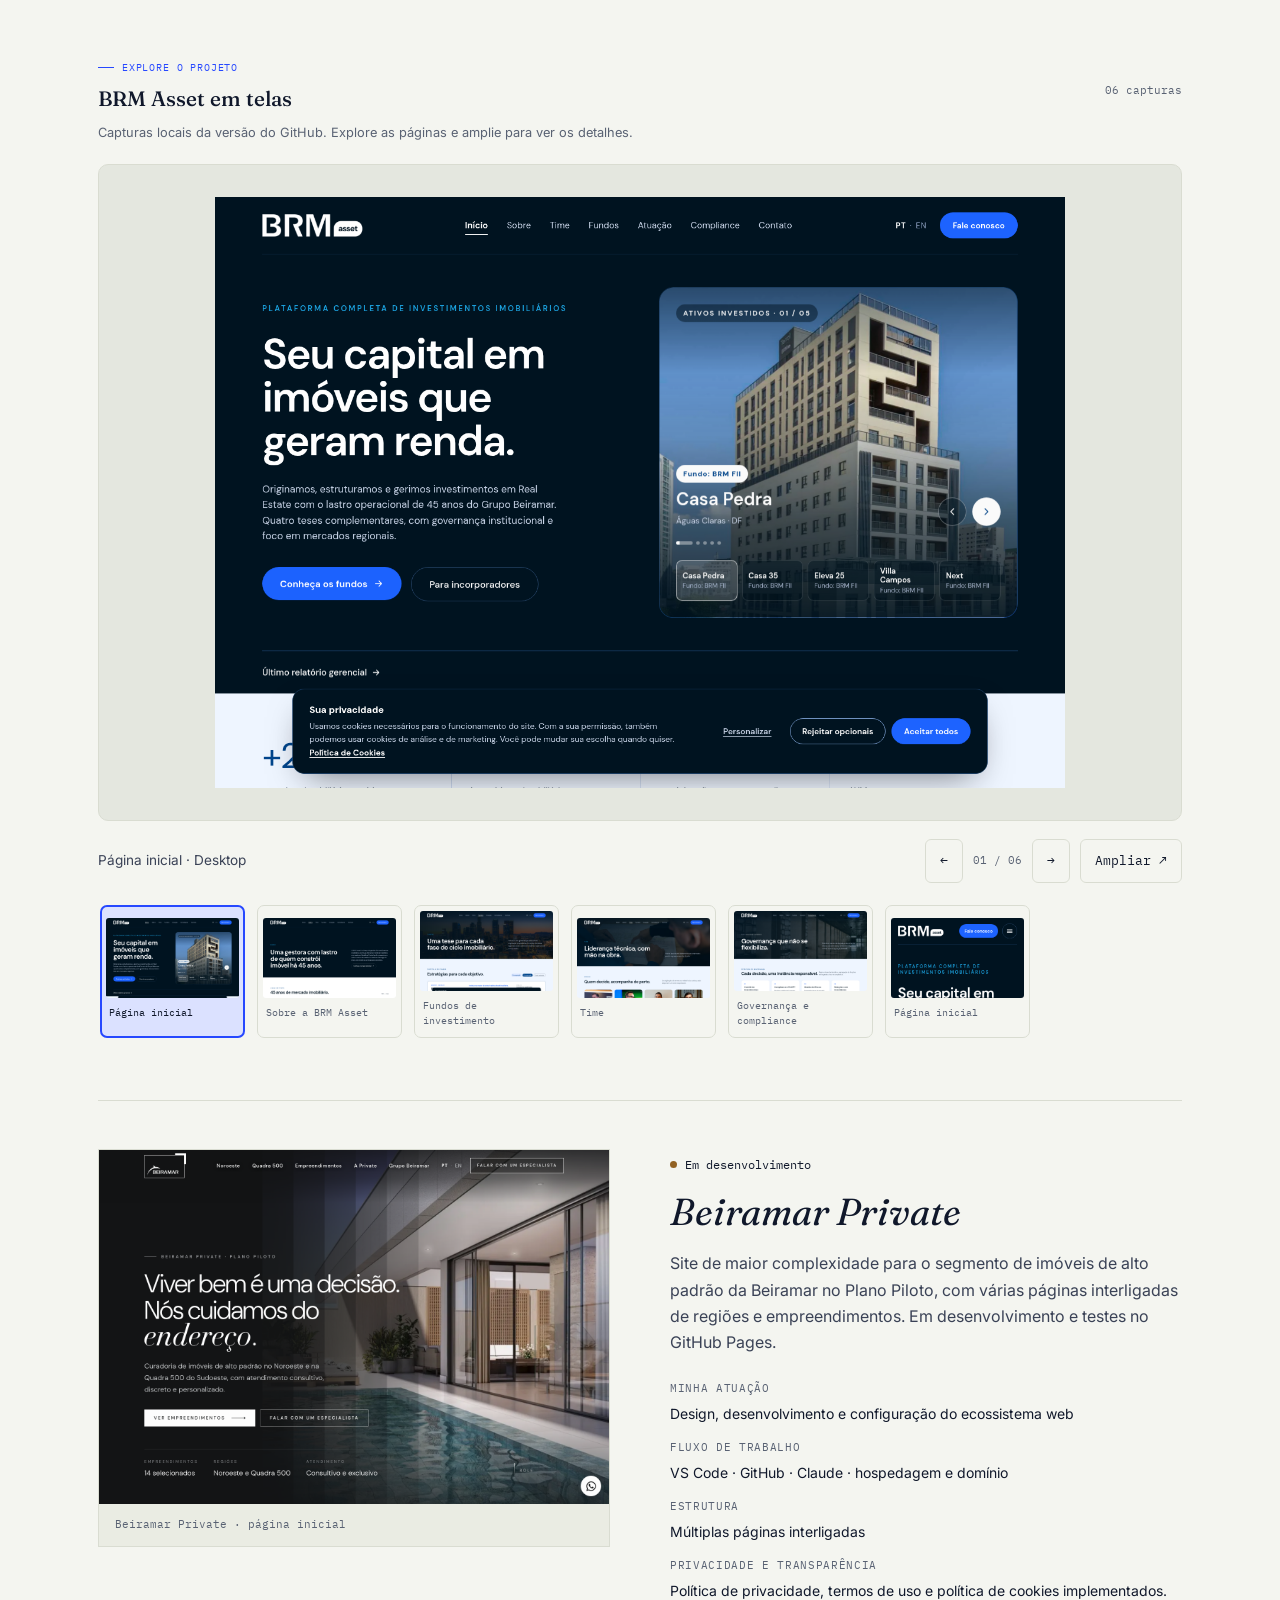
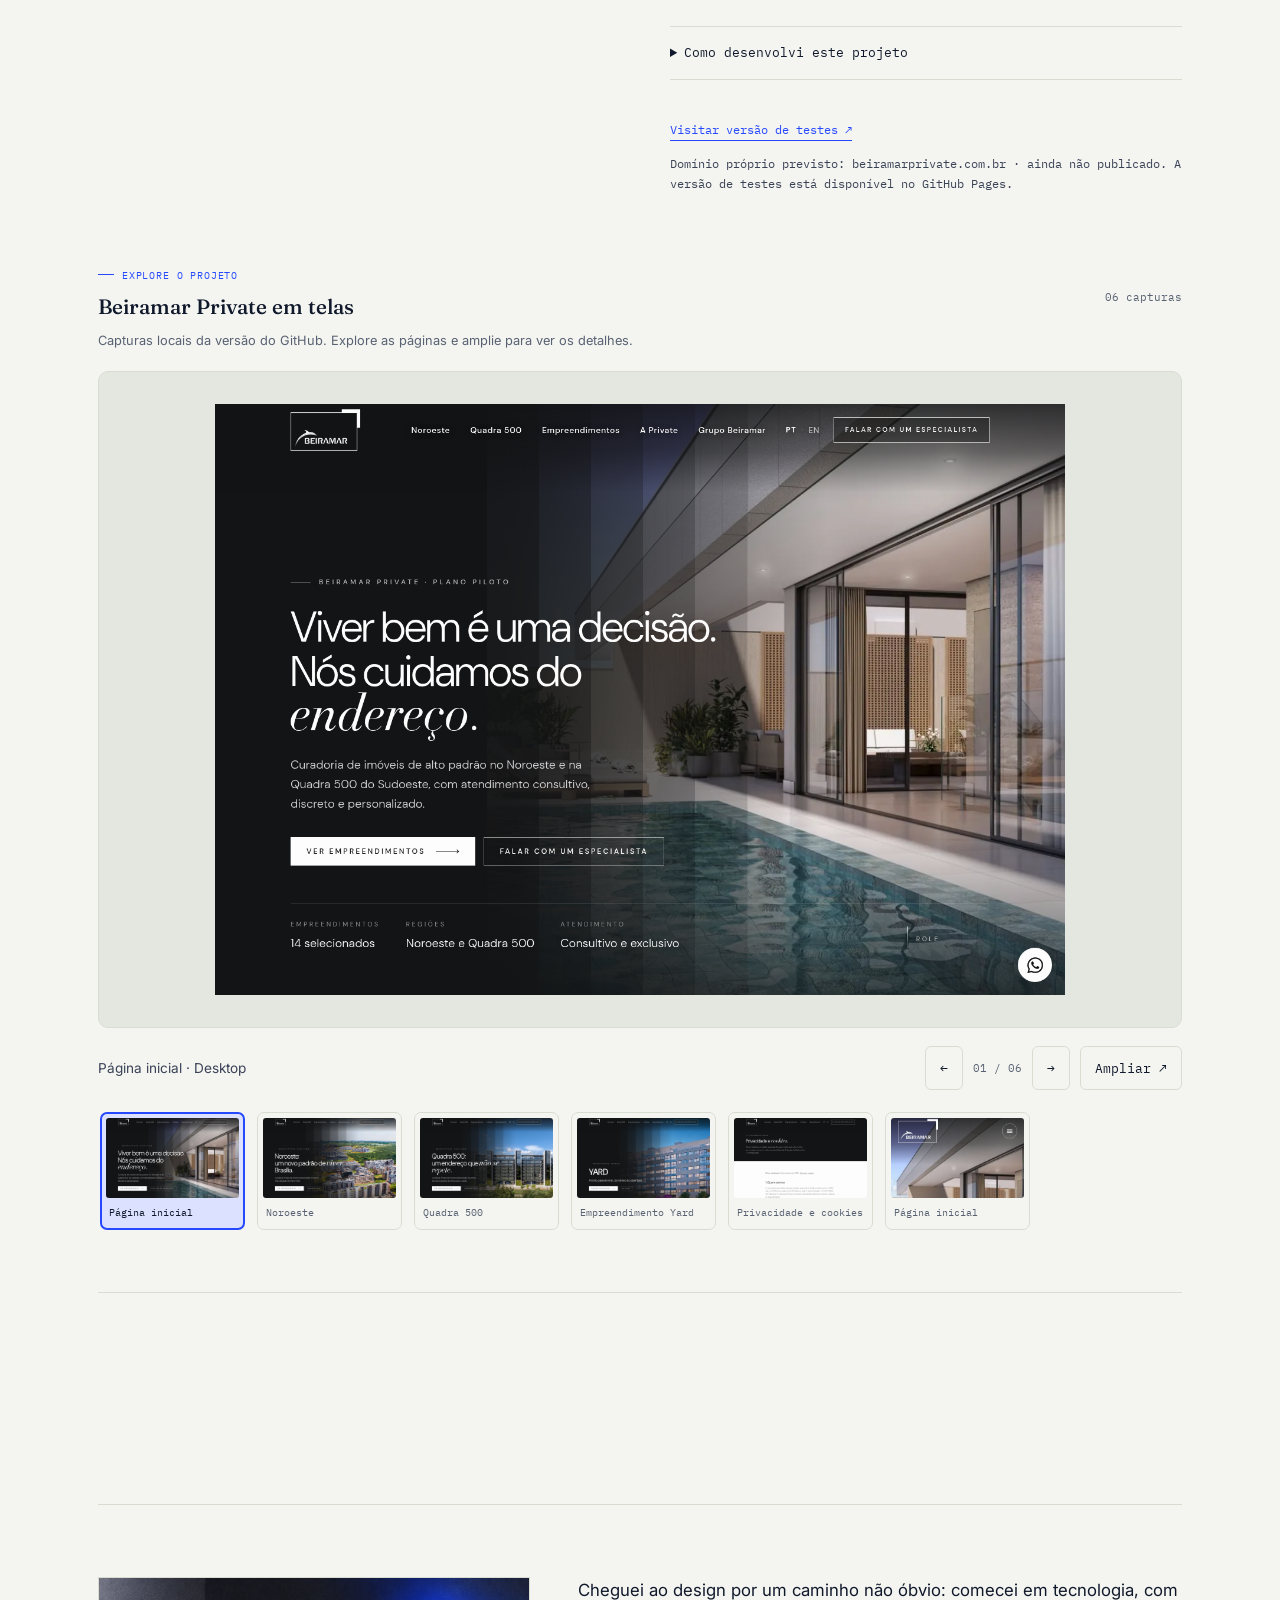
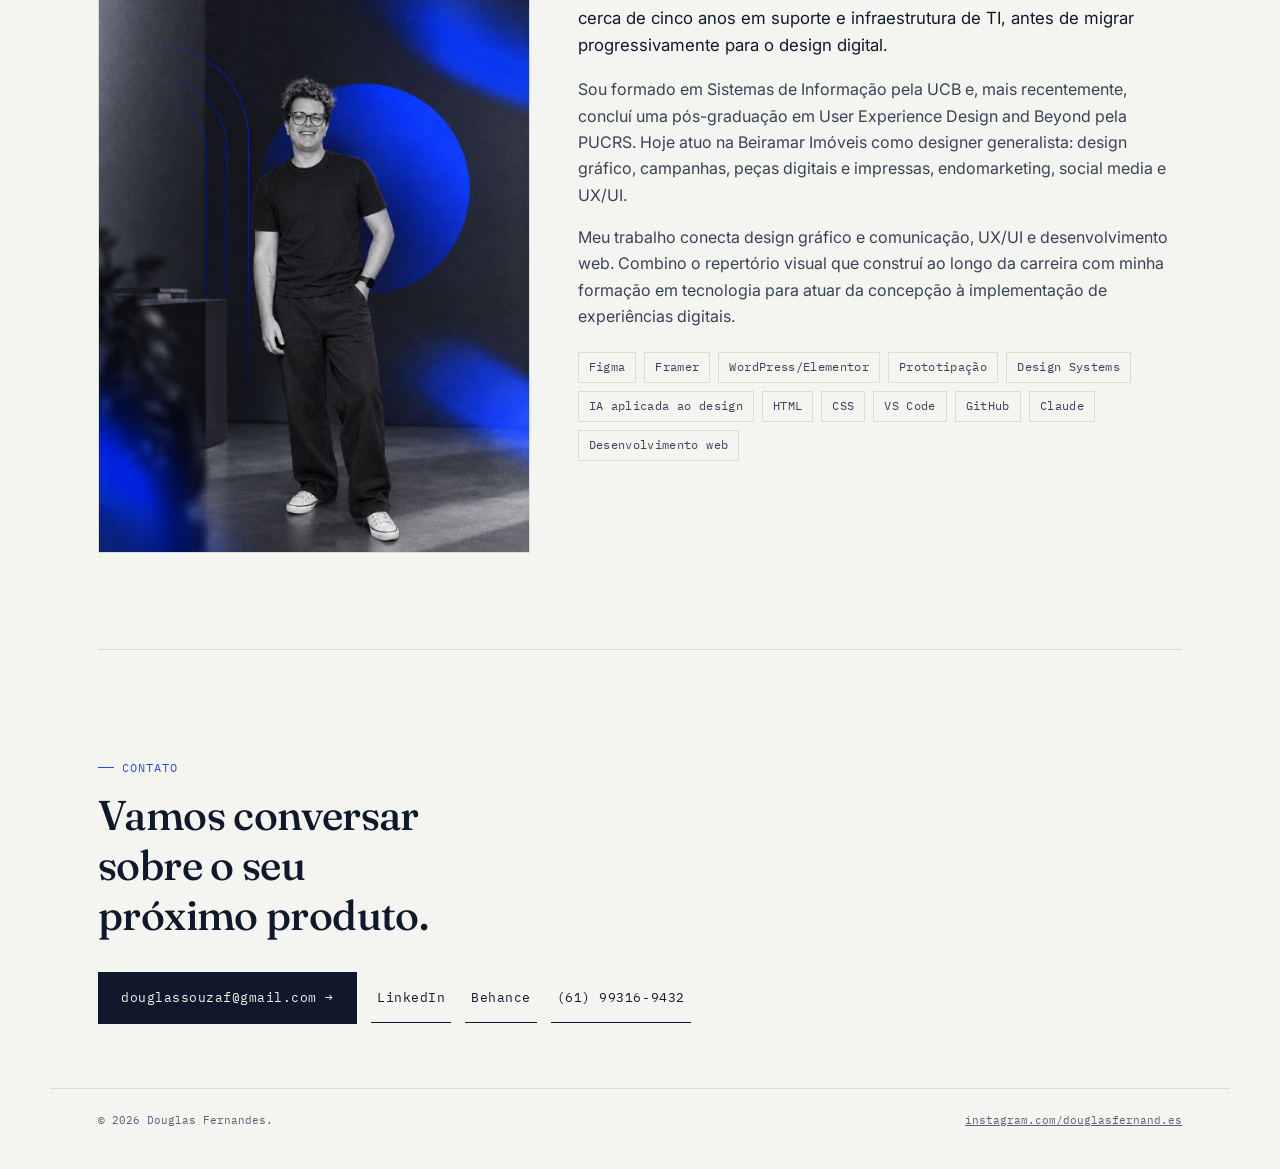
==== commit 359dab5e: "Renova hero com retrato e posicionamento multidisciplinar" ====
--- a/index.html
+++ b/index.html
@@ -3,8 +3,8 @@
 <head>
 <meta charset="UTF-8">
 <meta name="viewport" content="width=device-width, initial-scale=1.0">
-<title>Douglas Fernandes — Designer UX/UI</title>
-<meta name="description" content="Portfólio de Douglas Fernandes, designer UX/UI em transição de carreira, com estudos de caso reais em UX.">
+<title>Douglas Fernandes — Designer multidisciplinar</title>
+<meta name="description" content="Portfólio de Douglas Fernandes: design visual, experiências digitais e desenvolvimento web com IA, HTML e CSS.">
 <style>
 
 
@@ -384,6 +384,7 @@
 <link rel="stylesheet" href="assets/css/site.css">
 <link rel="stylesheet" href="assets/css/nexify.css">
 <link rel="stylesheet" href="assets/css/websites.css">
+<link rel="stylesheet" href="assets/css/hero.css">
 </head>
 <body>
 
@@ -416,9 +417,21 @@
 
   <section class="hero" id="topo">
     <div class="wrap">
-      <p class="eyebrow">Designer UX/UI</p>
-      <h1 class="hero-name">Douglas Fernandes</h1>
-      <p class="hero-role">Designer multidisciplinar com sólida experiência visual e de comunicação, com formação em tecnologia e especialização em UX/UI. Atualmente direcionando a carreira para experiência digital.</p>
+      <div class="hero-composition">
+        <div class="hero-copy">
+          <p class="eyebrow">Designer multidisciplinar</p>
+          <h1 class="hero-name"><span>Douglas</span><span>Fernandes<span class="hero-period">.</span></span></h1>
+          <p class="hero-statement">Do visual ao digital.<br>Da ideia à experiência.</p>
+          <p class="hero-role">Conecto design, comunicação e tecnologia para dar forma a marcas, interfaces e sites. Repertório visual, pensamento de UX e desenvolvimento com IA, HTML e CSS.</p>
+          <div class="hero-actions"><a class="btn-primary" href="#trabalho">Explore meus projetos <span aria-hidden="true">↗</span></a><a class="hero-web-link" href="#sites">Veja os sites que desenvolvi <span aria-hidden="true">→</span></a></div>
+          <div class="hero-disciplines" aria-label="Áreas de atuação"><span>Design visual</span><span>UX/UI</span><span>Desenvolvimento web</span></div>
+        </div>
+        <figure class="hero-portrait">
+          <div class="hero-photo-frame"><img src="imagens/final.png" alt="Douglas Fernandes, designer multidisciplinar" width="1086" height="1448" fetchpriority="high"></div>
+          <figcaption><span>Design + tecnologia</span><span>Brasília, DF <span aria-hidden="true">↗</span></span></figcaption>
+          <span class="hero-photo-note" aria-hidden="true">Um olhar.<br>Muitas possibilidades.</span>
+        </figure>
+      </div>
 
       <div class="spec-sheet" data-reveal>
         <div class="spec-cell">
@@ -431,7 +444,7 @@
         </div>
         <div class="spec-cell">
           <div class="spec-label">Foco</div>
-          <div class="spec-value">UX/UI · Pesquisa · Design Systems</div>
+          <div class="spec-value">Design visual · UX/UI · Web</div>
         </div>
         <div class="spec-cell">
           <div class="spec-label">Base</div>
@@ -618,7 +631,7 @@
         <div class="about-copy">
           <p>Cheguei ao design por um caminho não óbvio: comecei em tecnologia, com cerca de cinco anos em suporte e infraestrutura de TI, antes de migrar progressivamente para o design digital.</p>
           <p>Sou formado em Sistemas de Informação pela UCB e, mais recentemente, concluí uma pós-graduação em User Experience Design and Beyond pela PUCRS. Hoje atuo na Beiramar Imóveis como designer generalista: design gráfico, campanhas, peças digitais e impressas, endomarketing, social media e UX/UI.</p>
-          <p>Minha atuação recente tem sido mais concentrada em design gráfico e comunicação, mas é em UX/UI que estou consolidando minha especialização e para onde estou direcionando os próximos passos da carreira sem deixar de lado o repertório visual que construí ao longo do caminho.</p>
+          <p>Meu trabalho conecta design gráfico e comunicação, UX/UI e desenvolvimento web. Combino o repertório visual que construí ao longo da carreira com minha formação em tecnologia para atuar da concepção à implementação de experiências digitais.</p>
           <ul class="tool-list">
             <li>Figma</li><li>Framer</li><li>WordPress/Elementor</li><li>Prototipação</li><li>Design Systems</li><li>IA aplicada ao design</li><li>HTML</li><li>CSS</li><li>VS Code</li><li>GitHub</li><li>Claude</li><li>Desenvolvimento web</li>
           </ul>
--- a/assets/css/hero.css
+++ b/assets/css/hero.css
@@ -0,0 +1,53 @@
+/* Homepage introduction: portrait, editorial type and the portfolio's cobalt. */
+.hero { background:var(--ink); color:var(--paper); padding:142px 0 0; overflow:hidden; }
+.hero::before { content:''; position:absolute; width:720px; height:720px; border:1px solid #f4f5f014; border-radius:50%; left:-490px; top:-150px; pointer-events:none; }
+.hero-composition { display:grid; grid-template-columns:1.15fr 1fr; gap:clamp(32px,6vw,88px); align-items:center; }
+.hero-copy { min-width:0; padding-bottom:18px; }
+.hero .eyebrow { color:#9aafff; font-size:.7rem; letter-spacing:.12em; margin:0 0 28px; }
+.hero .eyebrow::before { background:#9aafff; }
+.hero .hero-name { margin:0; font-size:clamp(3.5rem,7.2vw,6.4rem); line-height:.98; letter-spacing:-.045em; font-weight:400; }
+.hero-name > span { display:block; }
+.hero-period { color:#7f98ff; }
+.hero-statement { font:400 clamp(1.35rem,2.4vw,1.9rem)/1.25 var(--font-heading); margin:28px 0 0; letter-spacing:-.015em; }
+.hero .hero-role { color:#bfc6d5; max-width:490px; font-size:.95rem; margin:20px 0 0; }
+.hero-actions { display:flex; flex-wrap:wrap; gap:18px 26px; align-items:center; margin-top:30px; }
+.hero-actions .btn-primary { padding:14px 18px; display:inline-flex; gap:18px; align-items:center; font-size:.75rem; }
+.hero-web-link { font:.75rem/1.6 var(--font-label); text-underline-offset:6px; color:var(--paper); }
+.hero-web-link:hover { color:#a9baff; }
+.hero-disciplines { display:flex; flex-wrap:wrap; gap:10px 16px; margin-top:30px; font:.65rem/1.6 var(--font-label); color:#9aa6bf; }
+.hero-disciplines span + span::before { content:'+'; color:#7f98ff; margin-right:16px; }
+.hero-portrait { min-width:0; position:relative; margin:0; align-self:stretch; display:flex; flex-direction:column; justify-content:center; padding:0 0 30px; }
+.hero-photo-frame { position:relative; border:1px solid #ffffff26; border-radius:180px 180px 4px 4px; overflow:hidden; background:#172341; }
+.hero-photo-frame img { display:block; width:100%; height:auto; aspect-ratio:.78; object-fit:cover; object-position:center; }
+.hero-portrait figcaption { display:flex; justify-content:space-between; gap:16px; padding-top:13px; font:.65rem/1.6 var(--font-label); color:#aeb8ce; }
+.hero-photo-note { position:absolute; left:-34px; bottom:85px; font:400 italic 1.05rem/1.3 var(--font-heading); background:var(--cobalt); color:white; padding:15px 20px; transform:rotate(-5deg); border:1px solid #ffffff30; }
+.hero .spec-sheet { margin-top:44px; border-color:#ffffff26; grid-template-columns:1fr 1.5fr 1.3fr .8fr; }
+.hero .spec-cell { border-color:#ffffff26; padding:20px 16px; }
+.hero .spec-label { color:#9aa6bf; font-size:.65rem; }
+.hero .spec-value { color:#e4e8f0; font-size:.78rem; }
+.hero .spec-sheet::after { content:''; height:5px; background:var(--cobalt); grid-column:1/-1; }
+@media (max-width:900px) {
+ .hero-composition { gap:34px; grid-template-columns:1.1fr 1fr; }
+ .hero .hero-name { font-size:clamp(3rem,7.2vw,5rem); }
+ .hero-photo-note { left:-18px; bottom:70px; font-size:.9rem; padding:12px 16px; }
+ .hero .spec-sheet { grid-template-columns:repeat(2,minmax(0,1fr)); }
+}
+@media (max-width:640px) {
+ .hero { padding-top:136px; }
+ .hero-composition { grid-template-columns:1fr; gap:36px; }
+ .hero .hero-name { font-size:clamp(3.5rem,16vw,5.3rem); }
+ .hero .eyebrow { margin-bottom:24px; }
+ .hero-statement { margin-top:24px; font-size:1.6rem; }
+ .hero .hero-role { font-size:.9rem; }
+ .hero-actions { gap:20px; }
+ .hero-disciplines { font-size:.6rem; gap:8px 12px; }
+ .hero-disciplines span + span::before { margin-right:12px; }
+ .hero-portrait { margin-inline:14px; padding-bottom:0; }
+ .hero-photo-frame { border-radius:160px 160px 4px 4px; }
+ .hero-photo-frame img { aspect-ratio:.9; object-position:center 40%; }
+ .hero-photo-note { left:-14px; bottom:62px; }
+ .hero .spec-sheet { margin-top:36px; }
+ .hero .spec-cell { padding:16px 12px; }
+}
+.hero-actions .btn-primary { background:var(--cobalt); color:#fff; border-color:var(--cobalt); }
+.hero-actions .btn-primary:hover { background:#3658ff; border-color:#3658ff; }
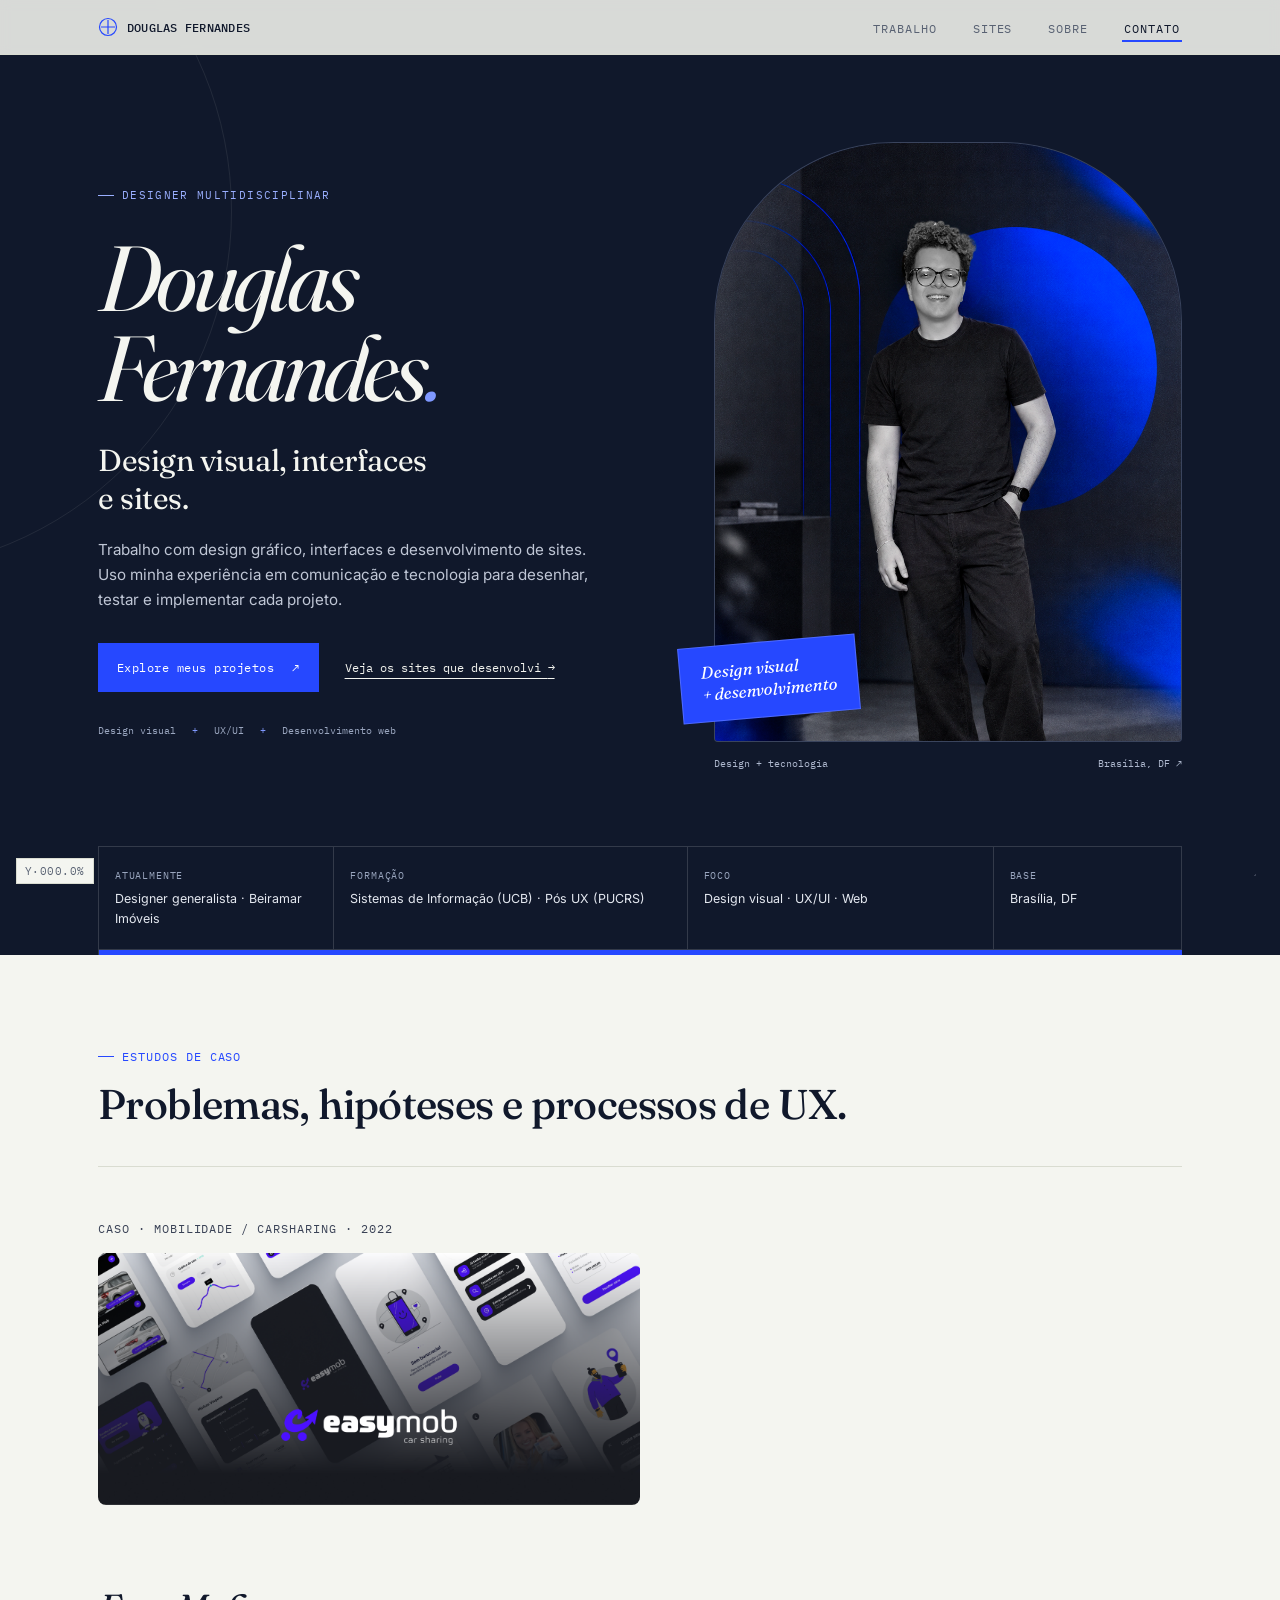
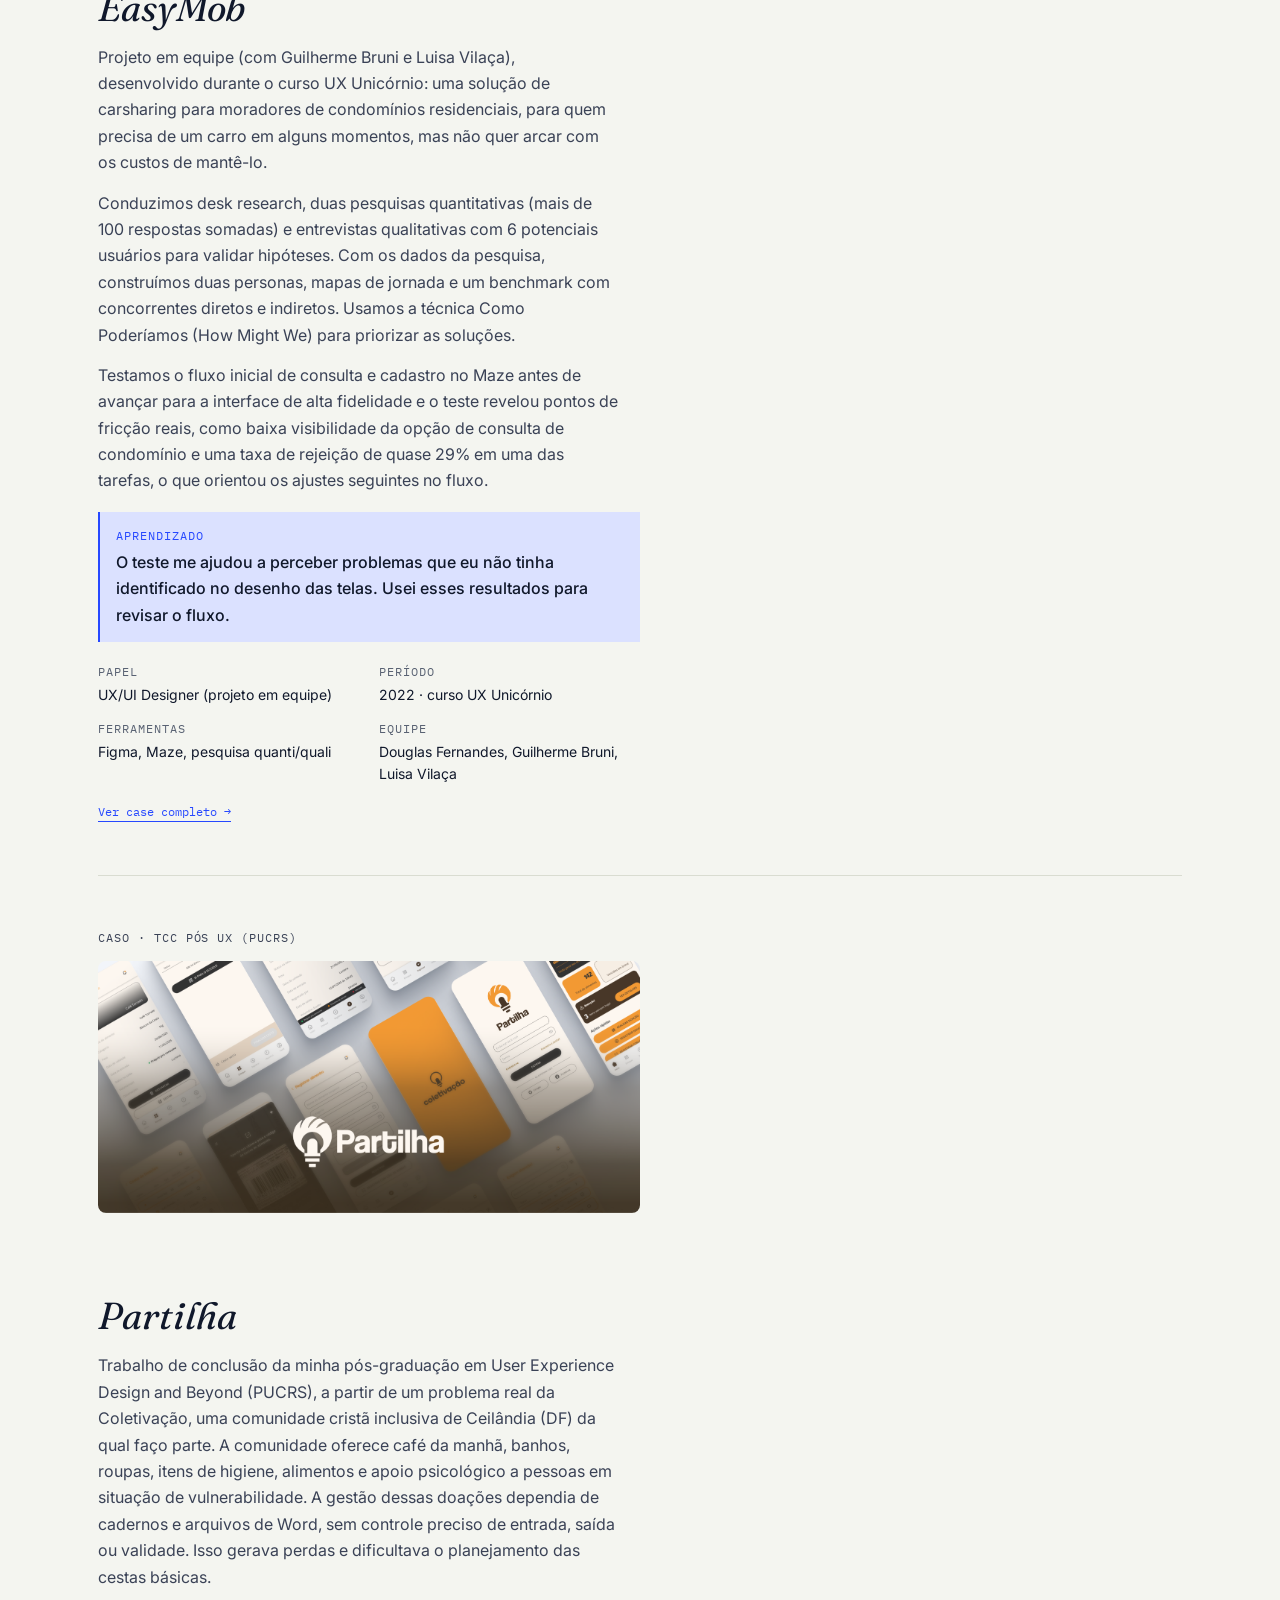
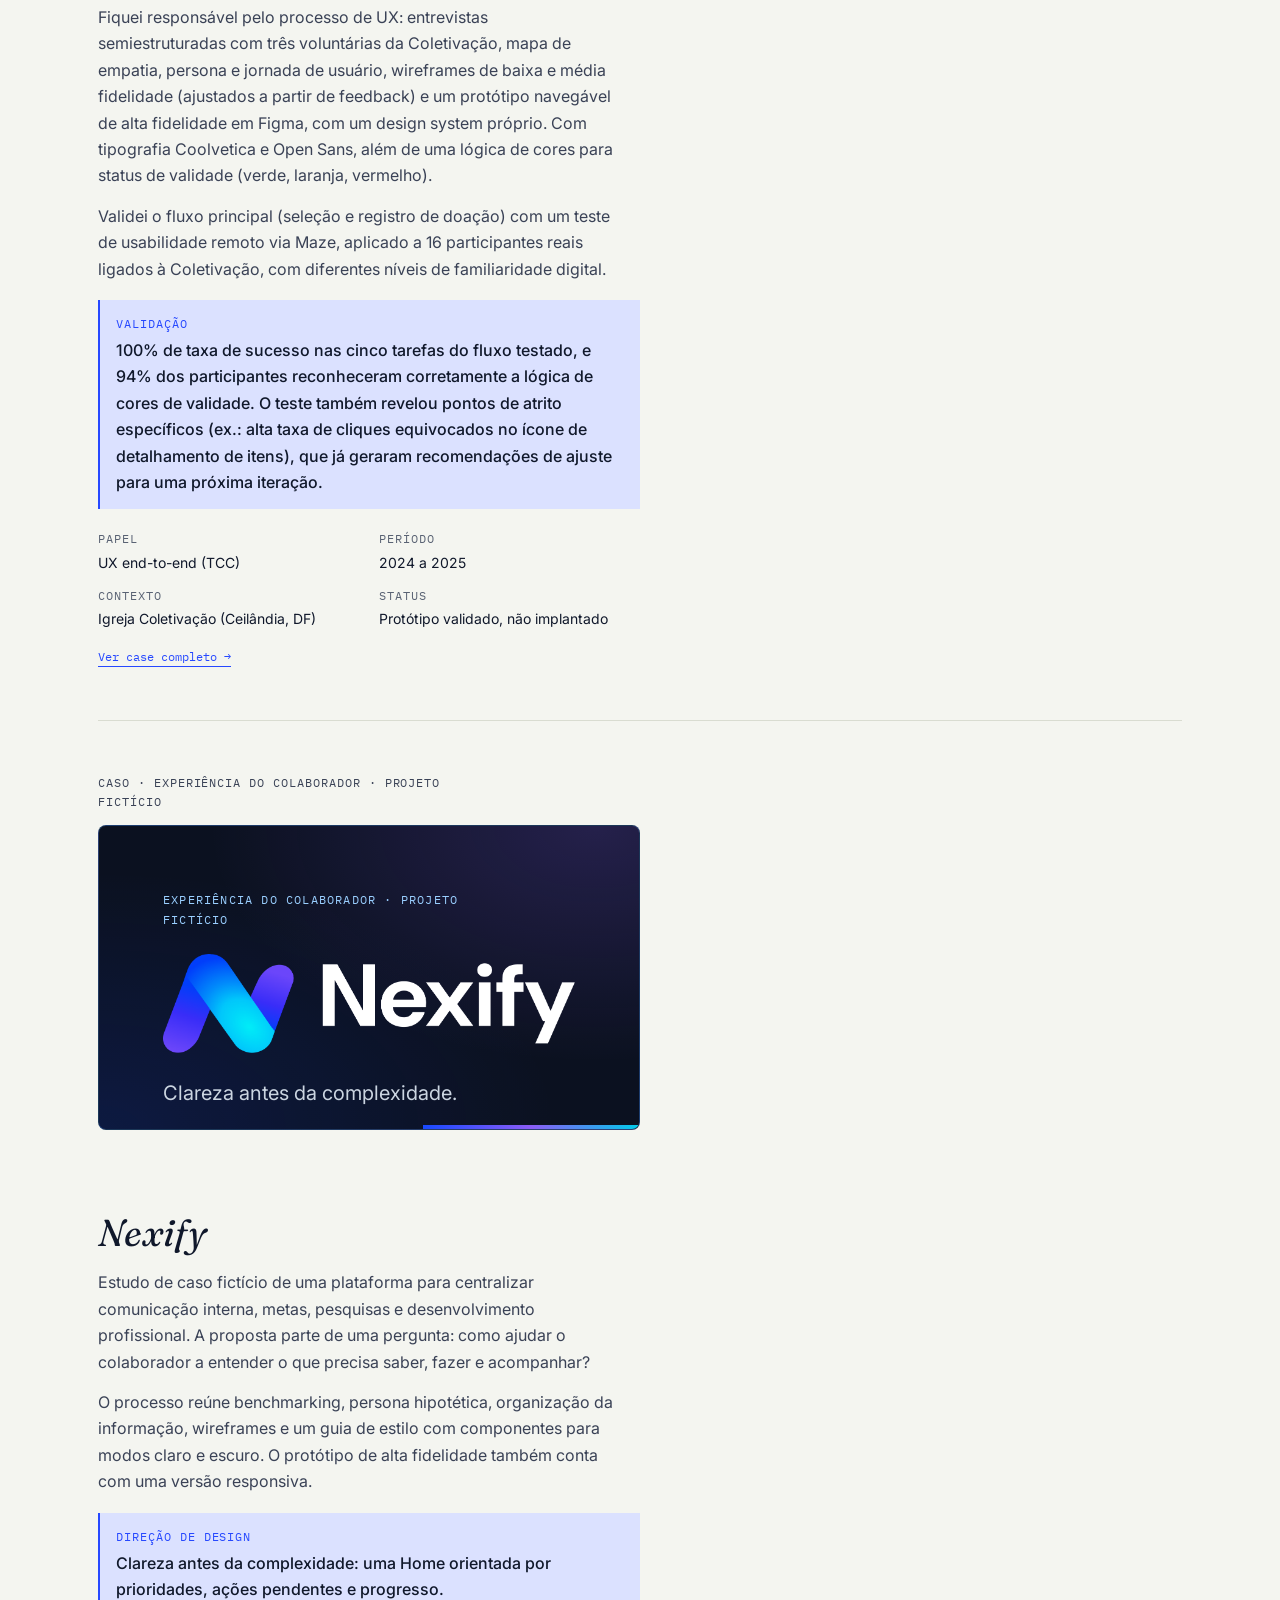
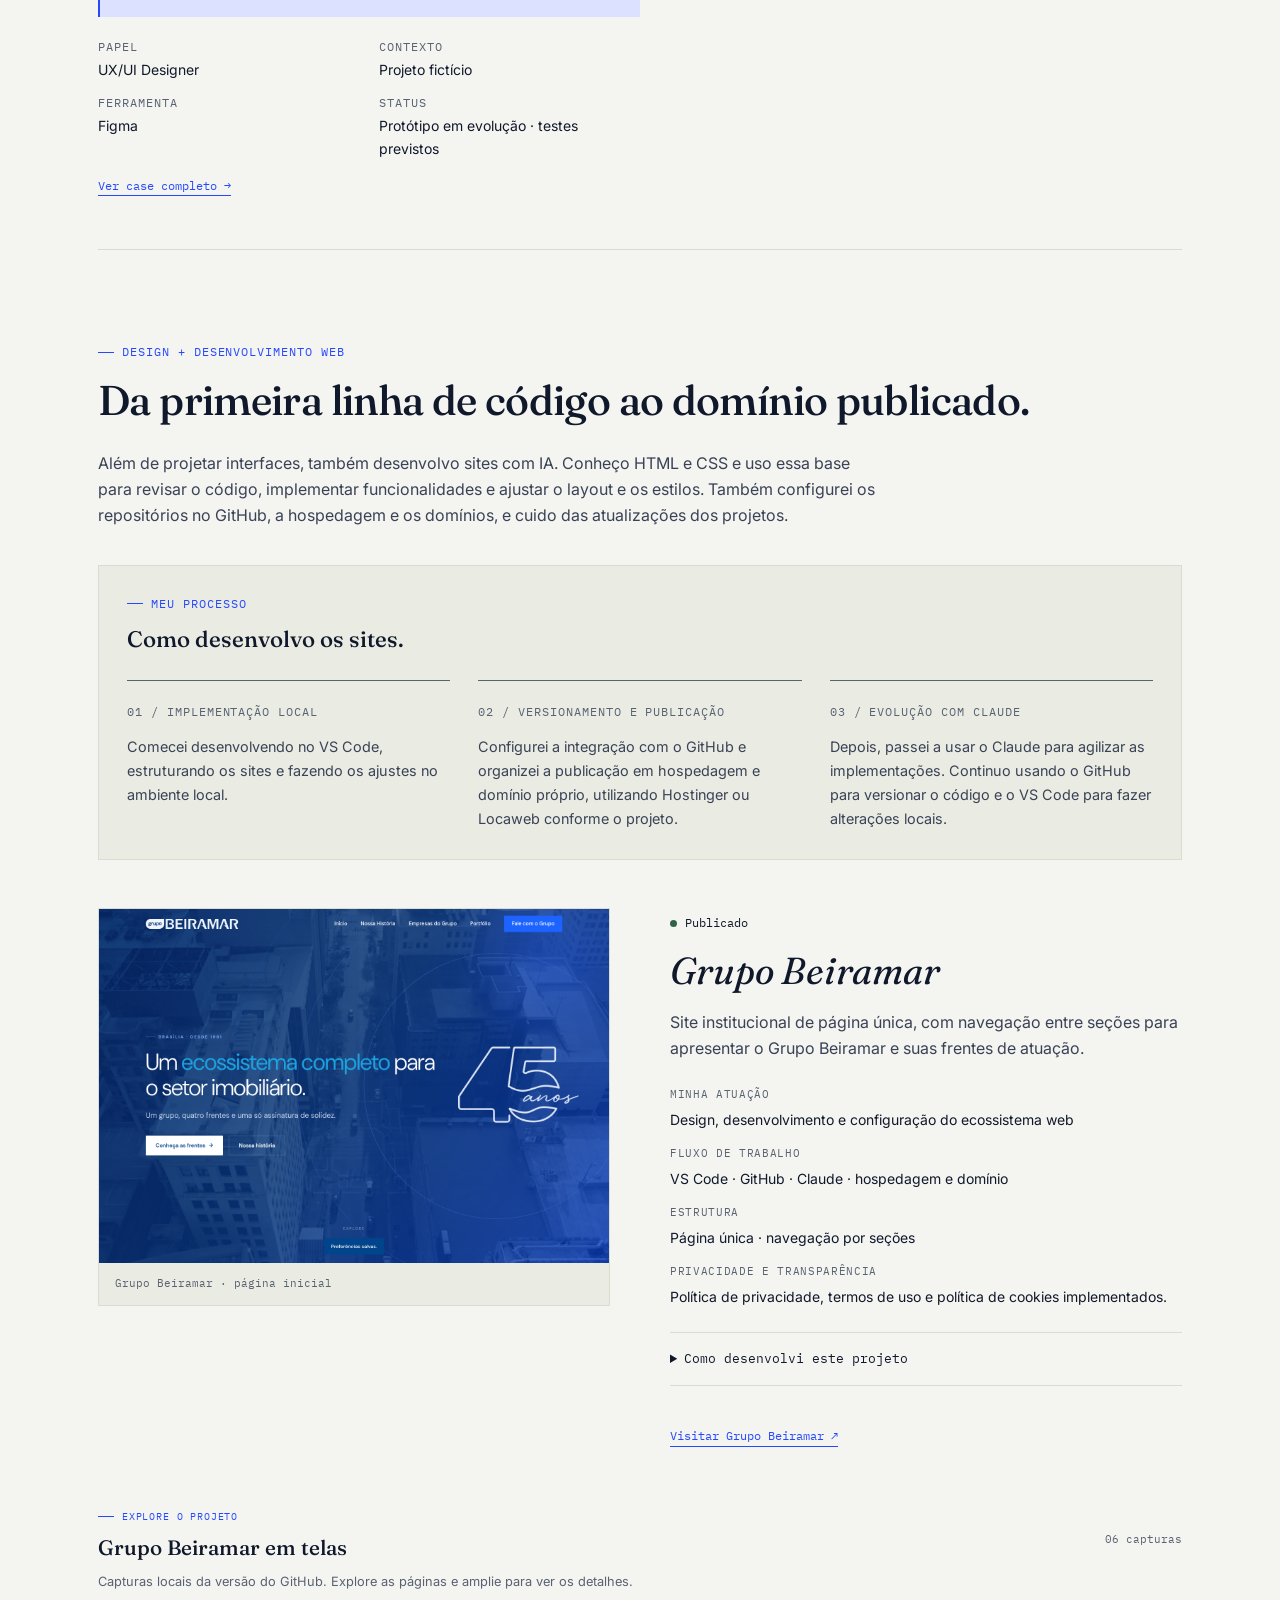
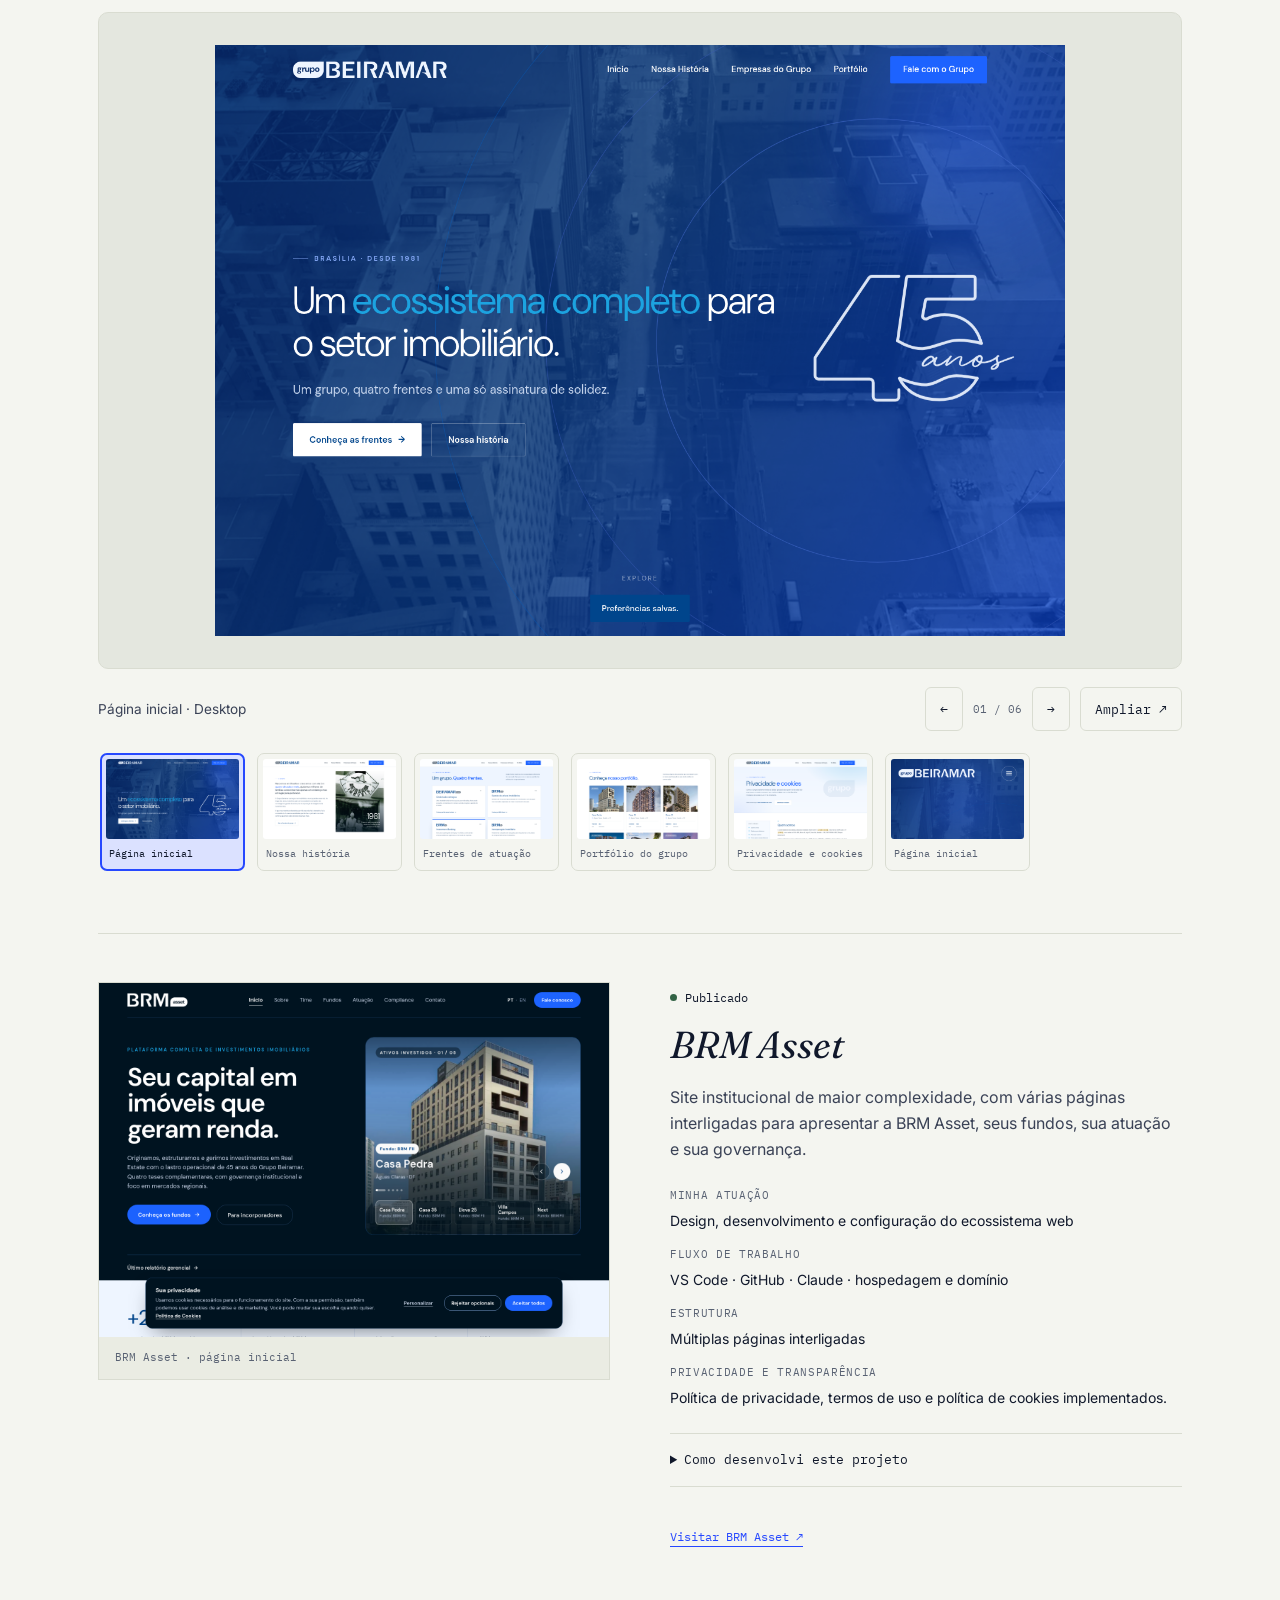
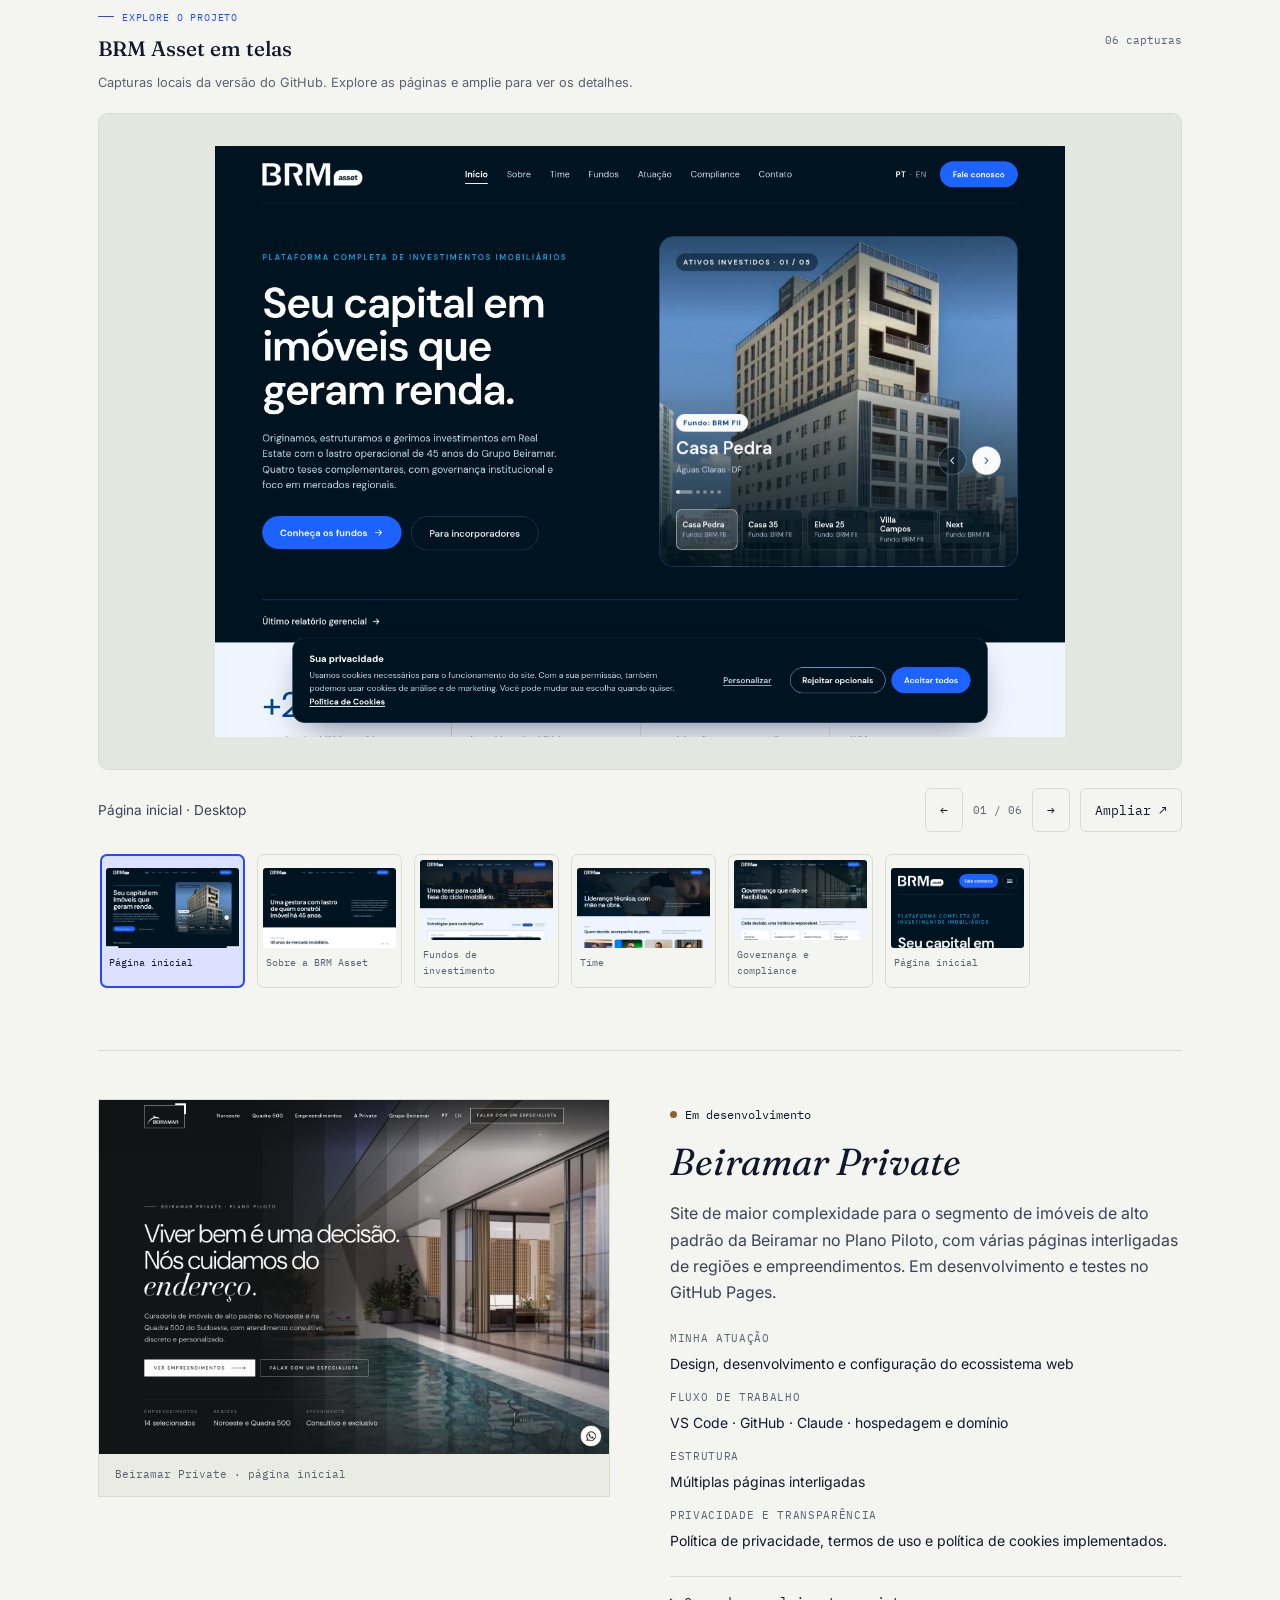
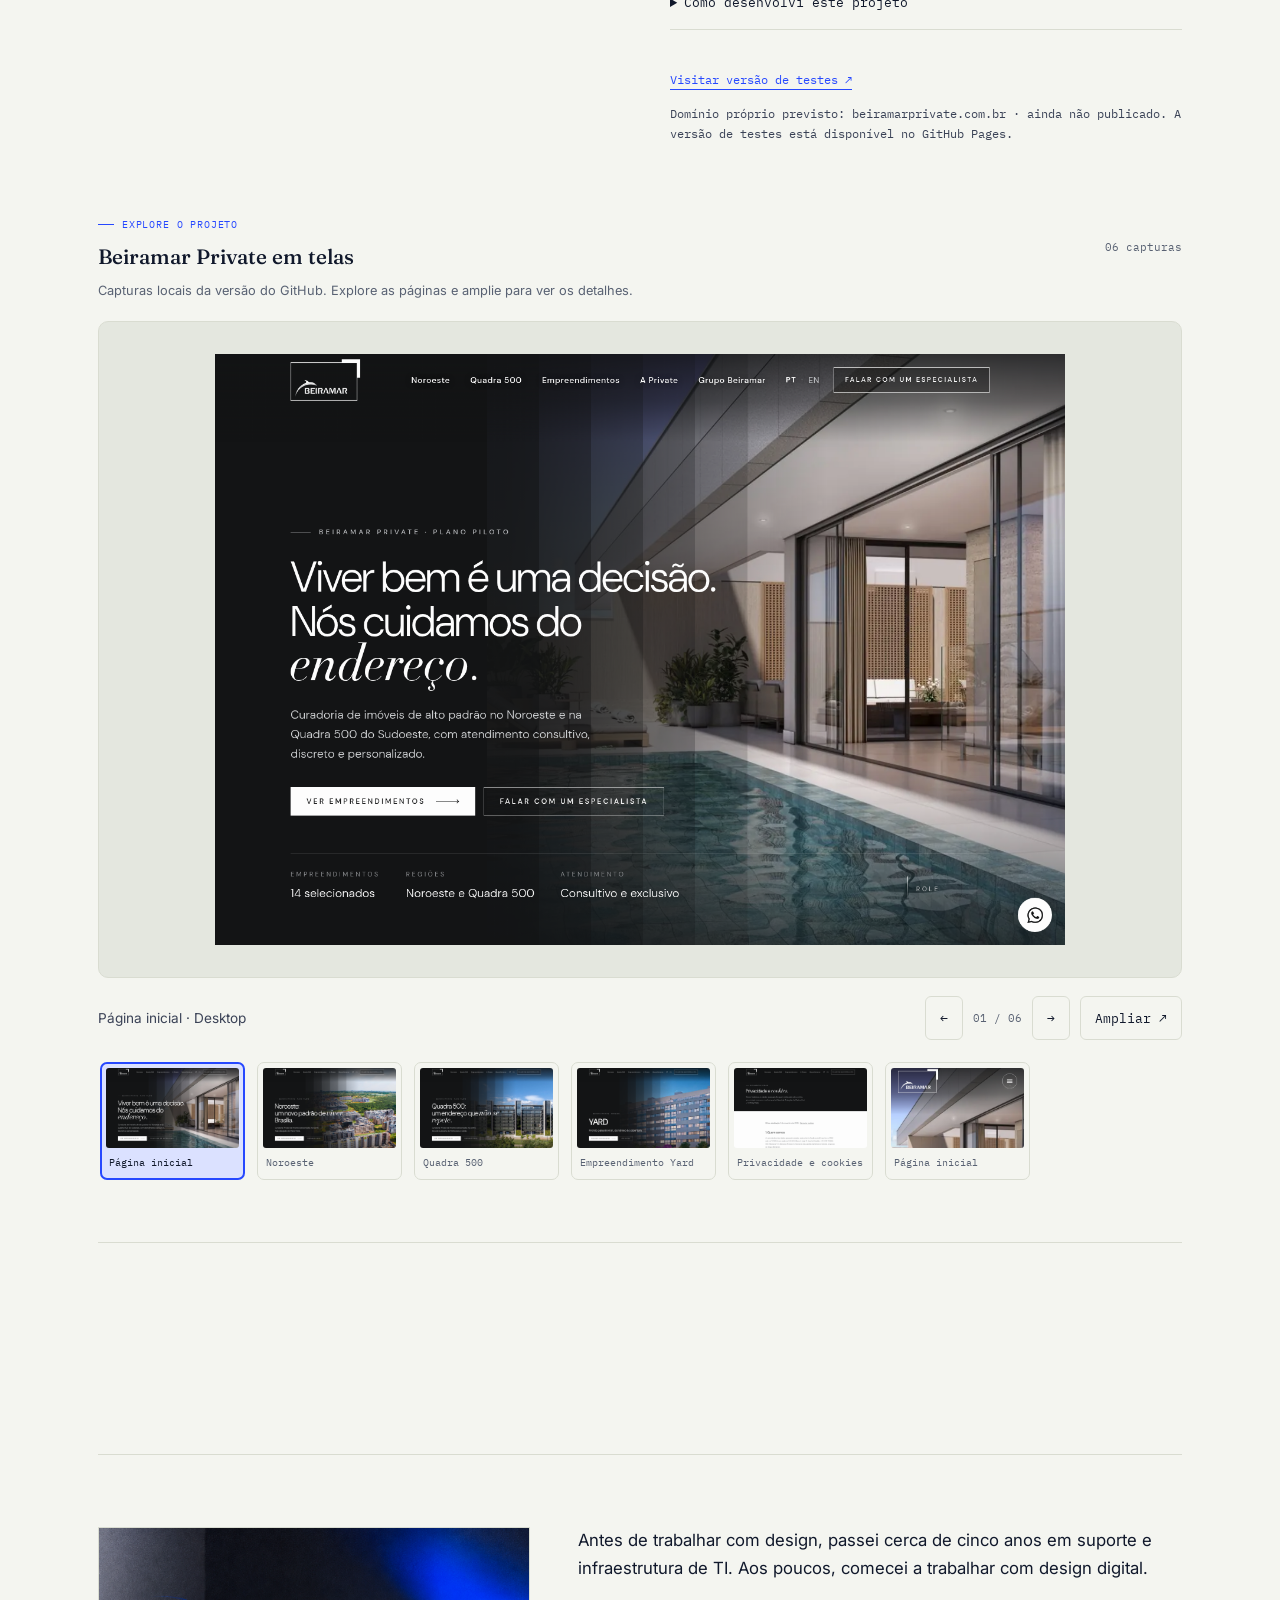
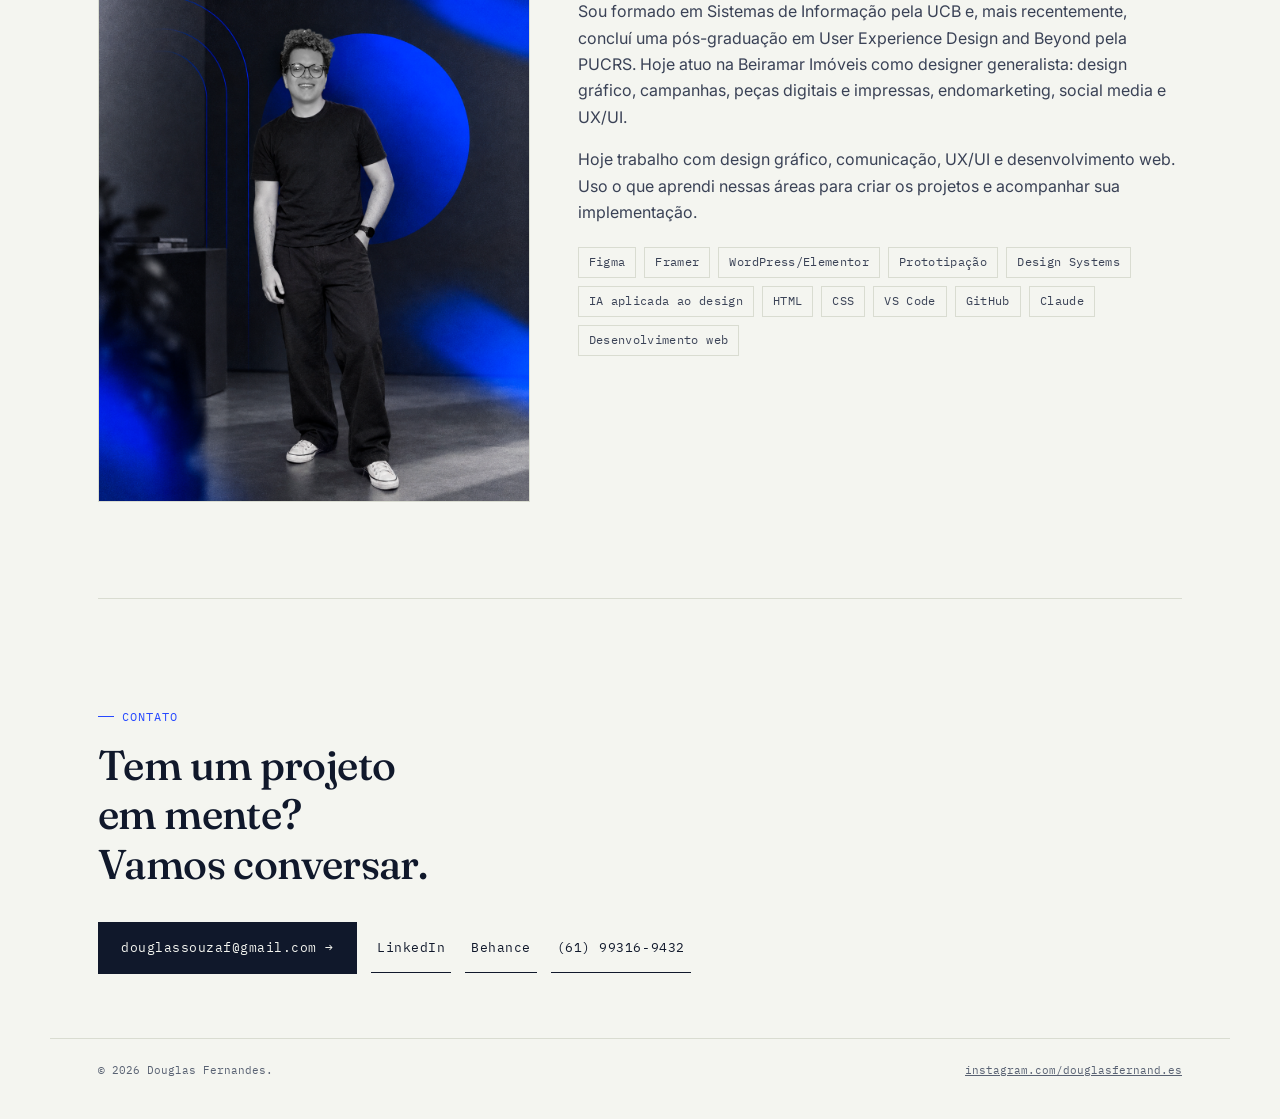
==== commit e15e2fe9: "Atualiza retrato, aproxima foto da hero e revisa textos" ====
--- a/index.html
+++ b/index.html
@@ -3,7 +3,7 @@
 <head>
 <meta charset="UTF-8">
 <meta name="viewport" content="width=device-width, initial-scale=1.0">
-<title>Douglas Fernandes — Designer multidisciplinar</title>
+<title>Douglas Fernandes · Designer multidisciplinar</title>
 <meta name="description" content="Portfólio de Douglas Fernandes: design visual, experiências digitais e desenvolvimento web com IA, HTML e CSS.">
 <style>
 
@@ -421,22 +421,22 @@
         <div class="hero-copy">
           <p class="eyebrow">Designer multidisciplinar</p>
           <h1 class="hero-name"><span>Douglas</span><span>Fernandes<span class="hero-period">.</span></span></h1>
-          <p class="hero-statement">Do visual ao digital.<br>Da ideia à experiência.</p>
-          <p class="hero-role">Conecto design, comunicação e tecnologia para dar forma a marcas, interfaces e sites. Repertório visual, pensamento de UX e desenvolvimento com IA, HTML e CSS.</p>
+          <p class="hero-statement">Design visual, interfaces<br>e sites.</p>
+          <p class="hero-role">Trabalho com design gráfico, interfaces e desenvolvimento de sites. Uso minha experiência em comunicação e tecnologia para desenhar, testar e implementar cada projeto.</p>
           <div class="hero-actions"><a class="btn-primary" href="#trabalho">Explore meus projetos <span aria-hidden="true">↗</span></a><a class="hero-web-link" href="#sites">Veja os sites que desenvolvi <span aria-hidden="true">→</span></a></div>
           <div class="hero-disciplines" aria-label="Áreas de atuação"><span>Design visual</span><span>UX/UI</span><span>Desenvolvimento web</span></div>
         </div>
         <figure class="hero-portrait">
           <div class="hero-photo-frame"><img src="imagens/final.png" alt="Douglas Fernandes, designer multidisciplinar" width="1086" height="1448" fetchpriority="high"></div>
           <figcaption><span>Design + tecnologia</span><span>Brasília, DF <span aria-hidden="true">↗</span></span></figcaption>
-          <span class="hero-photo-note" aria-hidden="true">Um olhar.<br>Muitas possibilidades.</span>
+          <span class="hero-photo-note" aria-hidden="true">Design visual<br>+ desenvolvimento</span>
         </figure>
       </div>
 
       <div class="spec-sheet" data-reveal>
         <div class="spec-cell">
           <div class="spec-label">Atualmente</div>
-          <div class="spec-value">Designer generalista — Beiramar Imóveis</div>
+          <div class="spec-value">Designer generalista · Beiramar Imóveis</div>
         </div>
         <div class="spec-cell">
           <div class="spec-label">Formação</div>
@@ -461,27 +461,27 @@
         <h2 class="section-title">Problemas, hipóteses e processos de UX.</h2>
       </div>
 
-      <!-- CASE 1 — EasyMob -->
+      <!-- CASE 1 · EasyMob -->
       <article class="case" data-reveal>
         <div class="case-body">
-          <p class="case-index">CASO — MOBILIDADE / CARSHARING · 2022</p>
+          <p class="case-index">CASO · MOBILIDADE / CARSHARING · 2022</p>
 
           <div class="case-cover">
             <img src="imagens/easymob/capa.png" alt="Capa do case Partilha">
           </div>
           <h3 class="case-title">EasyMob</h3>
-          <p>Projeto em equipe (com Guilherme Bruni e Luisa Vilaça), desenvolvido durante o curso UX Unicórnio: uma solução de carsharing para moradores de condomínios residenciais, endereçando o incômodo de manter um carro próprio sem abrir mão de mobilidade quando necessário.</p>
-          <p>Conduzimos desk research, duas pesquisas quantitativas (mais de 100 respostas somadas) e entrevistas qualitativas com 6 potenciais usuários para validar hipóteses. A partir disso, construímos duas personas, mapas de jornada, benchmark com concorrentes diretos e indiretos, e priorizamos soluções com a técnica Como Poderíamos (How Might We).</p>
+          <p>Projeto em equipe (com Guilherme Bruni e Luisa Vilaça), desenvolvido durante o curso UX Unicórnio: uma solução de carsharing para moradores de condomínios residenciais, para quem precisa de um carro em alguns momentos, mas não quer arcar com os custos de mantê-lo.</p>
+          <p>Conduzimos desk research, duas pesquisas quantitativas (mais de 100 respostas somadas) e entrevistas qualitativas com 6 potenciais usuários para validar hipóteses. Com os dados da pesquisa, construímos duas personas, mapas de jornada e um benchmark com concorrentes diretos e indiretos. Usamos a técnica Como Poderíamos (How Might We) para priorizar as soluções.</p>
           <p>Testamos o fluxo inicial de consulta e cadastro no Maze antes de avançar para a interface de alta fidelidade e o teste revelou pontos de fricção reais, como baixa visibilidade da opção de consulta de condomínio e uma taxa de rejeição de quase 29% em uma das tarefas, o que orientou os ajustes seguintes no fluxo.</p>
 
           <div class="case-outcome">
             <div class="oc-label">Aprendizado</div>
-            <div class="oc-value">O teste de usabilidade mostrou, com dados, onde o fluxo falhava — reforçando que decisões de UX devem vir de pesquisa, não de apego às primeiras ideias.</div>
+            <div class="oc-value">O teste me ajudou a perceber problemas que eu não tinha identificado no desenho das telas. Usei esses resultados para revisar o fluxo.</div>
           </div>
 
           <div class="case-meta">
             <div><div class="spec-label">Papel</div><div class="spec-value">UX/UI Designer (projeto em equipe)</div></div>
-            <div><div class="spec-label">Período</div><div class="spec-value">2022 — curso UX Unicórnio</div></div>
+            <div><div class="spec-label">Período</div><div class="spec-value">2022 · curso UX Unicórnio</div></div>
             <div><div class="spec-label">Ferramentas</div><div class="spec-value">Figma, Maze, pesquisa quanti/quali</div></div>
             <div><div class="spec-label">Equipe</div><div class="spec-value">Douglas Fernandes, Guilherme Bruni, Luisa Vilaça</div></div>
           </div>
@@ -491,18 +491,18 @@
 
       </article>
 
-      <!-- CASE 2 — Partilha (nome provisório) -->
+      <!-- CASE 2 · Partilha (nome provisório) -->
       <article class="case" data-reveal>
         <div class="case-body">
-          <p class="case-index">CASO — TCC PÓS UX (PUCRS)</p>
+          <p class="case-index">CASO · TCC PÓS UX (PUCRS)</p>
 
           <div class="case-cover">
             <img src="imagens/partilha/cover.png" alt="Capa do case Partilha">
           </div>
 
           <h3 class="case-title">Partilha</h3>
-          <p>Trabalho de conclusão da minha pós-graduação em User Experience Design and Beyond (PUCRS), a partir de um problema real da Coletivação, uma comunidade cristã inclusiva de Ceilândia (DF) da qual faço parte. A comunidade oferece café da manhã, banhos, roupas, itens de higiene, alimentos e apoio psicológico a pessoas em situação de vulnerabilidade. A gestão dessas doações dependia de cadernos e arquivos de Word, sem controle preciso de entrada, saída ou validade — o que gerava perdas e dificultava o planejamento das cestas básicas.</p>
-          <p>Conduzi o UX de ponta a ponta: entrevistas semiestruturadas com três voluntárias da Coletivação, mapa de empatia, persona e jornada de usuário, wireframes de baixa e média fidelidade (ajustados a partir de feedback) e um protótipo navegável de alta fidelidade em Figma, com um design system próprio. Com tipografia Coolvetica e Open Sans, além de uma lógica de cores para status de validade (verde, laranja, vermelho).</p>
+          <p>Trabalho de conclusão da minha pós-graduação em User Experience Design and Beyond (PUCRS), a partir de um problema real da Coletivação, uma comunidade cristã inclusiva de Ceilândia (DF) da qual faço parte. A comunidade oferece café da manhã, banhos, roupas, itens de higiene, alimentos e apoio psicológico a pessoas em situação de vulnerabilidade. A gestão dessas doações dependia de cadernos e arquivos de Word, sem controle preciso de entrada, saída ou validade. Isso gerava perdas e dificultava o planejamento das cestas básicas.</p>
+          <p>Fiquei responsável pelo processo de UX: entrevistas semiestruturadas com três voluntárias da Coletivação, mapa de empatia, persona e jornada de usuário, wireframes de baixa e média fidelidade (ajustados a partir de feedback) e um protótipo navegável de alta fidelidade em Figma, com um design system próprio. Com tipografia Coolvetica e Open Sans, além de uma lógica de cores para status de validade (verde, laranja, vermelho).</p>
           <p>Validei o fluxo principal (seleção e registro de doação) com um teste de usabilidade remoto via Maze, aplicado a 16 participantes reais ligados à Coletivação, com diferentes níveis de familiaridade digital.</p>
 
           <div class="case-outcome">
@@ -512,7 +512,7 @@
 
           <div class="case-meta">
             <div><div class="spec-label">Papel</div><div class="spec-value">UX end-to-end (TCC)</div></div>
-            <div><div class="spec-label">Período</div><div class="spec-value">2024–2025</div></div>
+            <div><div class="spec-label">Período</div><div class="spec-value">2024 a 2025</div></div>
             <div><div class="spec-label">Contexto</div><div class="spec-value">Igreja Coletivação (Ceilândia, DF)</div></div>
             <div><div class="spec-label">Status</div><div class="spec-value">Protótipo validado, não implantado</div></div>
           </div>
@@ -521,10 +521,10 @@
         </div>
       </article>
 
-      <!-- CASE 3 — Nexify -->
+      <!-- CASE 3 · Nexify -->
       <article class="case" data-reveal>
         <div class="case-body">
-          <p class="case-index">CASO — EXPERIÊNCIA DO COLABORADOR · PROJETO FICTÍCIO</p>
+          <p class="case-index">CASO · EXPERIÊNCIA DO COLABORADOR · PROJETO FICTÍCIO</p>
           <div class="case-cover nexify-cover nexify-surface">
             <p class="nexify-cover-label">Experiência do colaborador · Projeto fictício</p>
             <img class="nexify-logo" src="imagens/nexify/logo.png" alt="Nexify" loading="lazy" width="1351" height="326">
@@ -552,14 +552,14 @@
       <div class="section-head" data-reveal>
         <p class="eyebrow">Design + desenvolvimento web</p>
         <h2 class="section-title" id="sites-title">Da primeira linha de código ao domínio publicado.</h2>
-        <p class="sites-intro">Além de projetar interfaces, também desenvolvo sites com IA. Meu conhecimento em HTML e CSS me dá autonomia para implementar soluções, revisar o código e fazer ajustes finos de layout e estilo. Criei e configurei o ecossistema que conecta desenvolvimento, versionamento no GitHub, hospedagem e domínio — uma base para implementar, publicar e evoluir cada projeto.</p>
+        <p class="sites-intro">Além de projetar interfaces, também desenvolvo sites com IA. Conheço HTML e CSS e uso essa base para revisar o código, implementar funcionalidades e ajustar o layout e os estilos. Também configurei os repositórios no GitHub, a hospedagem e os domínios, e cuido das atualizações dos projetos.</p>
       </div>
       <div class="web-workflow" data-reveal>
-        <div class="web-workflow-heading"><p class="eyebrow">Meu processo</p><h3>Um ecossistema que também evolui.</h3></div>
+        <div class="web-workflow-heading"><p class="eyebrow">Meu processo</p><h3>Como desenvolvo os sites.</h3></div>
         <ol class="web-steps">
           <li><span class="spec-label">01 / Implementação local</span><p>Comecei desenvolvendo no VS Code, estruturando os sites e fazendo os ajustes no ambiente local.</p></li>
           <li><span class="spec-label">02 / Versionamento e publicação</span><p>Configurei a integração com o GitHub e organizei a publicação em hospedagem e domínio próprio, utilizando Hostinger ou Locaweb conforme o projeto.</p></li>
-          <li><span class="spec-label">03 / Evolução com Claude</span><p>Depois, incorporei a integração com Claude ao fluxo de trabalho para agilizar as implementações, mantendo o GitHub como parte do ecossistema e o VS Code para alterações locais.</p></li>
+          <li><span class="spec-label">03 / Evolução com Claude</span><p>Depois, passei a usar o Claude para agilizar as implementações. Continuo usando o GitHub para versionar o código e o VS Code para fazer alterações locais.</p></li>
         </ol>
       </div>
       <div class="web-projects">
@@ -570,14 +570,14 @@
             <h3 class="case-title" id="web-grupo-title">Grupo Beiramar</h3>
             <p>Site institucional de página única, com navegação entre seções para apresentar o Grupo Beiramar e suas frentes de atuação.</p>
             <dl class="web-facts"><div><dt>Minha atuação</dt><dd>Design, desenvolvimento e configuração do ecossistema web</dd></div><div><dt>Fluxo de trabalho</dt><dd>VS Code · GitHub · Claude · hospedagem e domínio</dd></div><div><dt>Estrutura</dt><dd>Página única · navegação por seções</dd></div><div><dt>Privacidade e transparência</dt><dd>Política de privacidade, termos de uso e política de cookies implementados.</dd></div></dl>
-            <details class="web-details"><summary>Como desenvolvi este projeto</summary><div><p>Desenvolvi o site e configurei o ecossistema de implementação e publicação, conectando o código versionado no GitHub à hospedagem e ao domínio próprio.</p><p>O projeto reúne minha atuação em design e desenvolvimento com a configuração necessária para levar o site ao ar.</p></div></details>
+            <details class="web-details"><summary>Como desenvolvi este projeto</summary><div><p>Desenvolvi o site, organizei o código no GitHub e configurei a hospedagem e o domínio próprio.</p><p>Fiz a implementação e acompanho as alterações desde o ambiente local até a publicação.</p></div></details>
             <a class="case-link" href="https://grupobeiramar.com.br/" target="_blank" rel="noopener noreferrer">Visitar Grupo Beiramar <span aria-hidden="true">↗</span><span class="sr-only"> (abre em nova aba)</span></a>
           </div>
                   <div class="web-gallery" data-gallery aria-label="Galeria de Grupo Beiramar">
 <div class="gallery-heading"><div><p class="eyebrow">Explore o projeto</p><h4>Grupo Beiramar em telas</h4></div><span class="gallery-total">06 capturas</span></div>
 <p class="web-gallery-note">Capturas locais da versão do GitHub. Explore as páginas e amplie para ver os detalhes.</p>
 <div class="gallery-stage" tabindex="0" aria-label="Imagens de Grupo Beiramar; use as setas do teclado para navegar">
-<figure class="gallery-slide" data-title="Página inicial" data-kind="Desktop"><a href="imagens/sites/grupo/inicio.png" target="_blank" rel="noopener" aria-label="Ampliar Página inicial de Grupo Beiramar"><img src="imagens/sites/grupo/inicio.png" alt="Grupo Beiramar — Página inicial, desktop" loading="lazy"></a><figcaption>Página inicial · Desktop</figcaption></figure><figure class="gallery-slide" data-title="Nossa história" data-kind="Seção"><a href="imagens/sites/grupo/historia.png" target="_blank" rel="noopener" aria-label="Ampliar Nossa história de Grupo Beiramar"><img src="imagens/sites/grupo/historia.png" alt="Grupo Beiramar — Nossa história, seção" loading="lazy"></a><figcaption>Nossa história · Seção</figcaption></figure><figure class="gallery-slide" data-title="Frentes de atuação" data-kind="Seção"><a href="imagens/sites/grupo/detalhes.png" target="_blank" rel="noopener" aria-label="Ampliar Frentes de atuação de Grupo Beiramar"><img src="imagens/sites/grupo/detalhes.png" alt="Grupo Beiramar — Frentes de atuação, seção" loading="lazy"></a><figcaption>Frentes de atuação · Seção</figcaption></figure><figure class="gallery-slide" data-title="Portfólio do grupo" data-kind="Seção"><a href="imagens/sites/grupo/portfolio.png" target="_blank" rel="noopener" aria-label="Ampliar Portfólio do grupo de Grupo Beiramar"><img src="imagens/sites/grupo/portfolio.png" alt="Grupo Beiramar — Portfólio do grupo, seção" loading="lazy"></a><figcaption>Portfólio do grupo · Seção</figcaption></figure><figure class="gallery-slide" data-title="Privacidade e cookies" data-kind="Página"><a href="imagens/sites/grupo/privacidade.png" target="_blank" rel="noopener" aria-label="Ampliar Privacidade e cookies de Grupo Beiramar"><img src="imagens/sites/grupo/privacidade.png" alt="Grupo Beiramar — Privacidade e cookies, página" loading="lazy"></a><figcaption>Privacidade e cookies · Página</figcaption></figure><figure class="gallery-slide" data-title="Página inicial" data-kind="Celular"><a href="imagens/sites/grupo/celular.png" target="_blank" rel="noopener" aria-label="Ampliar Página inicial de Grupo Beiramar"><img src="imagens/sites/grupo/celular.png" alt="Grupo Beiramar — Página inicial, celular" loading="lazy"></a><figcaption>Página inicial · Celular</figcaption></figure></div><div class="gallery-toolbar" hidden><div class="gallery-caption" aria-live="polite" aria-atomic="true"></div><div class="gallery-actions"><button type="button" data-prev aria-label="Imagem anterior">←</button><span class="gallery-count"></span><button type="button" data-next aria-label="Próxima imagem">→</button><button type="button" class="gallery-expand" data-expand aria-label="Ampliar imagem">Ampliar ↗</button></div></div><div class="gallery-thumbnails" hidden role="group" aria-label="Escolher imagem"><button type="button" data-slide="0" aria-label="Ver Página inicial, desktop" aria-pressed="false"><img src="imagens/sites/grupo/inicio.png" alt="" loading="lazy"><span>Página inicial</span></button><button type="button" data-slide="1" aria-label="Ver Nossa história, seção" aria-pressed="false"><img src="imagens/sites/grupo/historia.png" alt="" loading="lazy"><span>Nossa história</span></button><button type="button" data-slide="2" aria-label="Ver Frentes de atuação, seção" aria-pressed="false"><img src="imagens/sites/grupo/detalhes.png" alt="" loading="lazy"><span>Frentes de atuação</span></button><button type="button" data-slide="3" aria-label="Ver Portfólio do grupo, seção" aria-pressed="false"><img src="imagens/sites/grupo/portfolio.png" alt="" loading="lazy"><span>Portfólio do grupo</span></button><button type="button" data-slide="4" aria-label="Ver Privacidade e cookies, página" aria-pressed="false"><img src="imagens/sites/grupo/privacidade.png" alt="" loading="lazy"><span>Privacidade e cookies</span></button><button type="button" data-slide="5" aria-label="Ver Página inicial, celular" aria-pressed="false"><img src="imagens/sites/grupo/celular.png" alt="" loading="lazy"><span>Página inicial</span></button></div></div>
+<figure class="gallery-slide" data-title="Página inicial" data-kind="Desktop"><a href="imagens/sites/grupo/inicio.png" target="_blank" rel="noopener" aria-label="Ampliar Página inicial de Grupo Beiramar"><img src="imagens/sites/grupo/inicio.png" alt="Grupo Beiramar · Página inicial, desktop" loading="lazy"></a><figcaption>Página inicial · Desktop</figcaption></figure><figure class="gallery-slide" data-title="Nossa história" data-kind="Seção"><a href="imagens/sites/grupo/historia.png" target="_blank" rel="noopener" aria-label="Ampliar Nossa história de Grupo Beiramar"><img src="imagens/sites/grupo/historia.png" alt="Grupo Beiramar · Nossa história, seção" loading="lazy"></a><figcaption>Nossa história · Seção</figcaption></figure><figure class="gallery-slide" data-title="Frentes de atuação" data-kind="Seção"><a href="imagens/sites/grupo/detalhes.png" target="_blank" rel="noopener" aria-label="Ampliar Frentes de atuação de Grupo Beiramar"><img src="imagens/sites/grupo/detalhes.png" alt="Grupo Beiramar · Frentes de atuação, seção" loading="lazy"></a><figcaption>Frentes de atuação · Seção</figcaption></figure><figure class="gallery-slide" data-title="Portfólio do grupo" data-kind="Seção"><a href="imagens/sites/grupo/portfolio.png" target="_blank" rel="noopener" aria-label="Ampliar Portfólio do grupo de Grupo Beiramar"><img src="imagens/sites/grupo/portfolio.png" alt="Grupo Beiramar · Portfólio do grupo, seção" loading="lazy"></a><figcaption>Portfólio do grupo · Seção</figcaption></figure><figure class="gallery-slide" data-title="Privacidade e cookies" data-kind="Página"><a href="imagens/sites/grupo/privacidade.png" target="_blank" rel="noopener" aria-label="Ampliar Privacidade e cookies de Grupo Beiramar"><img src="imagens/sites/grupo/privacidade.png" alt="Grupo Beiramar · Privacidade e cookies, página" loading="lazy"></a><figcaption>Privacidade e cookies · Página</figcaption></figure><figure class="gallery-slide" data-title="Página inicial" data-kind="Celular"><a href="imagens/sites/grupo/celular.png" target="_blank" rel="noopener" aria-label="Ampliar Página inicial de Grupo Beiramar"><img src="imagens/sites/grupo/celular.png" alt="Grupo Beiramar · Página inicial, celular" loading="lazy"></a><figcaption>Página inicial · Celular</figcaption></figure></div><div class="gallery-toolbar" hidden><div class="gallery-caption" aria-live="polite" aria-atomic="true"></div><div class="gallery-actions"><button type="button" data-prev aria-label="Imagem anterior">←</button><span class="gallery-count"></span><button type="button" data-next aria-label="Próxima imagem">→</button><button type="button" class="gallery-expand" data-expand aria-label="Ampliar imagem">Ampliar ↗</button></div></div><div class="gallery-thumbnails" hidden role="group" aria-label="Escolher imagem"><button type="button" data-slide="0" aria-label="Ver Página inicial, desktop" aria-pressed="false"><img src="imagens/sites/grupo/inicio.png" alt="" loading="lazy"><span>Página inicial</span></button><button type="button" data-slide="1" aria-label="Ver Nossa história, seção" aria-pressed="false"><img src="imagens/sites/grupo/historia.png" alt="" loading="lazy"><span>Nossa história</span></button><button type="button" data-slide="2" aria-label="Ver Frentes de atuação, seção" aria-pressed="false"><img src="imagens/sites/grupo/detalhes.png" alt="" loading="lazy"><span>Frentes de atuação</span></button><button type="button" data-slide="3" aria-label="Ver Portfólio do grupo, seção" aria-pressed="false"><img src="imagens/sites/grupo/portfolio.png" alt="" loading="lazy"><span>Portfólio do grupo</span></button><button type="button" data-slide="4" aria-label="Ver Privacidade e cookies, página" aria-pressed="false"><img src="imagens/sites/grupo/privacidade.png" alt="" loading="lazy"><span>Privacidade e cookies</span></button><button type="button" data-slide="5" aria-label="Ver Página inicial, celular" aria-pressed="false"><img src="imagens/sites/grupo/celular.png" alt="" loading="lazy"><span>Página inicial</span></button></div></div>
         </article>
         <article class="web-project web-project--asset" aria-labelledby="web-asset-title" data-reveal>
           <figure class="web-preview"><a href="imagens/sites/asset/inicio.png" target="_blank" rel="noopener" aria-label="Ampliar captura do site BRM Asset (abre em nova aba)"><img src="imagens/sites/asset/inicio.png" alt="Página inicial do site BRM Asset, capturada a partir do código do projeto" width="1440" height="1000" loading="lazy"></a><figcaption>BRM Asset · página inicial</figcaption></figure>
@@ -586,14 +586,14 @@
             <h3 class="case-title" id="web-asset-title">BRM Asset</h3>
             <p>Site institucional de maior complexidade, com várias páginas interligadas para apresentar a BRM Asset, seus fundos, sua atuação e sua governança.</p>
             <dl class="web-facts"><div><dt>Minha atuação</dt><dd>Design, desenvolvimento e configuração do ecossistema web</dd></div><div><dt>Fluxo de trabalho</dt><dd>VS Code · GitHub · Claude · hospedagem e domínio</dd></div><div><dt>Estrutura</dt><dd>Múltiplas páginas interligadas</dd></div><div><dt>Privacidade e transparência</dt><dd>Política de privacidade, termos de uso e política de cookies implementados.</dd></div></dl>
-            <details class="web-details"><summary>Como desenvolvi este projeto</summary><div><p>Implementei o site e organizei sua integração com o GitHub, a hospedagem e o domínio, dentro do ecossistema que configurei para os projetos web.</p><p>A entrega amplia minha atuação para além da interface: também sou responsável por conectar desenvolvimento e publicação.</p></div></details>
+            <details class="web-details"><summary>Como desenvolvi este projeto</summary><div><p>Implementei as páginas e a navegação entre elas. Também configurei o repositório no GitHub, a hospedagem e o domínio.</p><p>Além das telas, cuido do código e da publicação das atualizações.</p></div></details>
             <a class="case-link" href="https://brmasset.com.br/" target="_blank" rel="noopener noreferrer">Visitar BRM Asset <span aria-hidden="true">↗</span><span class="sr-only"> (abre em nova aba)</span></a>
           </div>
                   <div class="web-gallery" data-gallery aria-label="Galeria de BRM Asset">
 <div class="gallery-heading"><div><p class="eyebrow">Explore o projeto</p><h4>BRM Asset em telas</h4></div><span class="gallery-total">06 capturas</span></div>
 <p class="web-gallery-note">Capturas locais da versão do GitHub. Explore as páginas e amplie para ver os detalhes.</p>
 <div class="gallery-stage" tabindex="0" aria-label="Imagens de BRM Asset; use as setas do teclado para navegar">
-<figure class="gallery-slide" data-title="Página inicial" data-kind="Desktop"><a href="imagens/sites/asset/inicio.png" target="_blank" rel="noopener" aria-label="Ampliar Página inicial de BRM Asset"><img src="imagens/sites/asset/inicio.png" alt="BRM Asset — Página inicial, desktop" loading="lazy"></a><figcaption>Página inicial · Desktop</figcaption></figure><figure class="gallery-slide" data-title="Sobre a BRM Asset" data-kind="Página"><a href="imagens/sites/asset/sobre.png" target="_blank" rel="noopener" aria-label="Ampliar Sobre a BRM Asset de BRM Asset"><img src="imagens/sites/asset/sobre.png" alt="BRM Asset — Sobre a BRM Asset, página" loading="lazy"></a><figcaption>Sobre a BRM Asset · Página</figcaption></figure><figure class="gallery-slide" data-title="Fundos de investimento" data-kind="Página"><a href="imagens/sites/asset/detalhes.png" target="_blank" rel="noopener" aria-label="Ampliar Fundos de investimento de BRM Asset"><img src="imagens/sites/asset/detalhes.png" alt="BRM Asset — Fundos de investimento, página" loading="lazy"></a><figcaption>Fundos de investimento · Página</figcaption></figure><figure class="gallery-slide" data-title="Time" data-kind="Página"><a href="imagens/sites/asset/time.png" target="_blank" rel="noopener" aria-label="Ampliar Time de BRM Asset"><img src="imagens/sites/asset/time.png" alt="BRM Asset — Time, página" loading="lazy"></a><figcaption>Time · Página</figcaption></figure><figure class="gallery-slide" data-title="Governança e compliance" data-kind="Página"><a href="imagens/sites/asset/governanca.png" target="_blank" rel="noopener" aria-label="Ampliar Governança e compliance de BRM Asset"><img src="imagens/sites/asset/governanca.png" alt="BRM Asset — Governança e compliance, página" loading="lazy"></a><figcaption>Governança e compliance · Página</figcaption></figure><figure class="gallery-slide" data-title="Página inicial" data-kind="Celular"><a href="imagens/sites/asset/celular.png" target="_blank" rel="noopener" aria-label="Ampliar Página inicial de BRM Asset"><img src="imagens/sites/asset/celular.png" alt="BRM Asset — Página inicial, celular" loading="lazy"></a><figcaption>Página inicial · Celular</figcaption></figure></div><div class="gallery-toolbar" hidden><div class="gallery-caption" aria-live="polite" aria-atomic="true"></div><div class="gallery-actions"><button type="button" data-prev aria-label="Imagem anterior">←</button><span class="gallery-count"></span><button type="button" data-next aria-label="Próxima imagem">→</button><button type="button" class="gallery-expand" data-expand aria-label="Ampliar imagem">Ampliar ↗</button></div></div><div class="gallery-thumbnails" hidden role="group" aria-label="Escolher imagem"><button type="button" data-slide="0" aria-label="Ver Página inicial, desktop" aria-pressed="false"><img src="imagens/sites/asset/inicio.png" alt="" loading="lazy"><span>Página inicial</span></button><button type="button" data-slide="1" aria-label="Ver Sobre a BRM Asset, página" aria-pressed="false"><img src="imagens/sites/asset/sobre.png" alt="" loading="lazy"><span>Sobre a BRM Asset</span></button><button type="button" data-slide="2" aria-label="Ver Fundos de investimento, página" aria-pressed="false"><img src="imagens/sites/asset/detalhes.png" alt="" loading="lazy"><span>Fundos de investimento</span></button><button type="button" data-slide="3" aria-label="Ver Time, página" aria-pressed="false"><img src="imagens/sites/asset/time.png" alt="" loading="lazy"><span>Time</span></button><button type="button" data-slide="4" aria-label="Ver Governança e compliance, página" aria-pressed="false"><img src="imagens/sites/asset/governanca.png" alt="" loading="lazy"><span>Governança e compliance</span></button><button type="button" data-slide="5" aria-label="Ver Página inicial, celular" aria-pressed="false"><img src="imagens/sites/asset/celular.png" alt="" loading="lazy"><span>Página inicial</span></button></div></div>
+<figure class="gallery-slide" data-title="Página inicial" data-kind="Desktop"><a href="imagens/sites/asset/inicio.png" target="_blank" rel="noopener" aria-label="Ampliar Página inicial de BRM Asset"><img src="imagens/sites/asset/inicio.png" alt="BRM Asset · Página inicial, desktop" loading="lazy"></a><figcaption>Página inicial · Desktop</figcaption></figure><figure class="gallery-slide" data-title="Sobre a BRM Asset" data-kind="Página"><a href="imagens/sites/asset/sobre.png" target="_blank" rel="noopener" aria-label="Ampliar Sobre a BRM Asset de BRM Asset"><img src="imagens/sites/asset/sobre.png" alt="BRM Asset · Sobre a BRM Asset, página" loading="lazy"></a><figcaption>Sobre a BRM Asset · Página</figcaption></figure><figure class="gallery-slide" data-title="Fundos de investimento" data-kind="Página"><a href="imagens/sites/asset/detalhes.png" target="_blank" rel="noopener" aria-label="Ampliar Fundos de investimento de BRM Asset"><img src="imagens/sites/asset/detalhes.png" alt="BRM Asset · Fundos de investimento, página" loading="lazy"></a><figcaption>Fundos de investimento · Página</figcaption></figure><figure class="gallery-slide" data-title="Time" data-kind="Página"><a href="imagens/sites/asset/time.png" target="_blank" rel="noopener" aria-label="Ampliar Time de BRM Asset"><img src="imagens/sites/asset/time.png" alt="BRM Asset · Time, página" loading="lazy"></a><figcaption>Time · Página</figcaption></figure><figure class="gallery-slide" data-title="Governança e compliance" data-kind="Página"><a href="imagens/sites/asset/governanca.png" target="_blank" rel="noopener" aria-label="Ampliar Governança e compliance de BRM Asset"><img src="imagens/sites/asset/governanca.png" alt="BRM Asset · Governança e compliance, página" loading="lazy"></a><figcaption>Governança e compliance · Página</figcaption></figure><figure class="gallery-slide" data-title="Página inicial" data-kind="Celular"><a href="imagens/sites/asset/celular.png" target="_blank" rel="noopener" aria-label="Ampliar Página inicial de BRM Asset"><img src="imagens/sites/asset/celular.png" alt="BRM Asset · Página inicial, celular" loading="lazy"></a><figcaption>Página inicial · Celular</figcaption></figure></div><div class="gallery-toolbar" hidden><div class="gallery-caption" aria-live="polite" aria-atomic="true"></div><div class="gallery-actions"><button type="button" data-prev aria-label="Imagem anterior">←</button><span class="gallery-count"></span><button type="button" data-next aria-label="Próxima imagem">→</button><button type="button" class="gallery-expand" data-expand aria-label="Ampliar imagem">Ampliar ↗</button></div></div><div class="gallery-thumbnails" hidden role="group" aria-label="Escolher imagem"><button type="button" data-slide="0" aria-label="Ver Página inicial, desktop" aria-pressed="false"><img src="imagens/sites/asset/inicio.png" alt="" loading="lazy"><span>Página inicial</span></button><button type="button" data-slide="1" aria-label="Ver Sobre a BRM Asset, página" aria-pressed="false"><img src="imagens/sites/asset/sobre.png" alt="" loading="lazy"><span>Sobre a BRM Asset</span></button><button type="button" data-slide="2" aria-label="Ver Fundos de investimento, página" aria-pressed="false"><img src="imagens/sites/asset/detalhes.png" alt="" loading="lazy"><span>Fundos de investimento</span></button><button type="button" data-slide="3" aria-label="Ver Time, página" aria-pressed="false"><img src="imagens/sites/asset/time.png" alt="" loading="lazy"><span>Time</span></button><button type="button" data-slide="4" aria-label="Ver Governança e compliance, página" aria-pressed="false"><img src="imagens/sites/asset/governanca.png" alt="" loading="lazy"><span>Governança e compliance</span></button><button type="button" data-slide="5" aria-label="Ver Página inicial, celular" aria-pressed="false"><img src="imagens/sites/asset/celular.png" alt="" loading="lazy"><span>Página inicial</span></button></div></div>
         </article>
         <article class="web-project web-project--private" aria-labelledby="web-private-title" data-reveal>
           <figure class="web-preview"><a href="imagens/sites/private/inicio.png" target="_blank" rel="noopener" aria-label="Ampliar captura do site Beiramar Private (abre em nova aba)"><img src="imagens/sites/private/inicio.png" alt="Página inicial do site Beiramar Private, capturada a partir do código do projeto" width="1440" height="1000" loading="lazy"></a><figcaption>Beiramar Private · página inicial</figcaption></figure>
@@ -602,7 +602,7 @@
             <h3 class="case-title" id="web-private-title">Beiramar Private</h3>
             <p>Site de maior complexidade para o segmento de imóveis de alto padrão da Beiramar no Plano Piloto, com várias páginas interligadas de regiões e empreendimentos. Em desenvolvimento e testes no GitHub Pages.</p>
             <dl class="web-facts"><div><dt>Minha atuação</dt><dd>Design, desenvolvimento e configuração do ecossistema web</dd></div><div><dt>Fluxo de trabalho</dt><dd>VS Code · GitHub · Claude · hospedagem e domínio</dd></div><div><dt>Estrutura</dt><dd>Múltiplas páginas interligadas</dd></div><div><dt>Privacidade e transparência</dt><dd>Política de privacidade, termos de uso e política de cookies implementados.</dd></div></dl>
-            <details class="web-details"><summary>Como desenvolvi este projeto</summary><div><p>Estou desenvolvendo o projeto dentro do ecossistema de Claude, GitHub e alterações locais no VS Code, dando continuidade ao fluxo que construí nos sites anteriores.</p><p>O próximo passo é concluir o desenvolvimento e preparar a entrada em produção. O domínio previsto ainda não está publicado.</p></div></details>
+            <details class="web-details"><summary>Como desenvolvi este projeto</summary><div><p>Estou desenvolvendo o site com apoio do Claude, código versionado no GitHub e ajustes locais no VS Code, como nos projetos anteriores.</p><p>O próximo passo é concluir o desenvolvimento e preparar a entrada em produção. O domínio previsto ainda não está publicado.</p></div></details>
             <a class="case-link" href="https://beiramar-imoveis.github.io/beiramar-private/" target="_blank" rel="noopener noreferrer">Visitar versão de testes <span aria-hidden="true">↗</span><span class="sr-only"> (abre em nova aba)</span></a>
             <p class="web-launch-note">Domínio próprio previsto: beiramarprivate.com.br · ainda não publicado. A versão de testes está disponível no GitHub Pages.</p>
           </div>
@@ -610,7 +610,7 @@
 <div class="gallery-heading"><div><p class="eyebrow">Explore o projeto</p><h4>Beiramar Private em telas</h4></div><span class="gallery-total">06 capturas</span></div>
 <p class="web-gallery-note">Capturas locais da versão do GitHub. Explore as páginas e amplie para ver os detalhes.</p>
 <div class="gallery-stage" tabindex="0" aria-label="Imagens de Beiramar Private; use as setas do teclado para navegar">
-<figure class="gallery-slide" data-title="Página inicial" data-kind="Desktop"><a href="imagens/sites/private/inicio.png" target="_blank" rel="noopener" aria-label="Ampliar Página inicial de Beiramar Private"><img src="imagens/sites/private/inicio.png" alt="Beiramar Private — Página inicial, desktop" loading="lazy"></a><figcaption>Página inicial · Desktop</figcaption></figure><figure class="gallery-slide" data-title="Noroeste" data-kind="Página"><a href="imagens/sites/private/detalhes.png" target="_blank" rel="noopener" aria-label="Ampliar Noroeste de Beiramar Private"><img src="imagens/sites/private/detalhes.png" alt="Beiramar Private — Noroeste, página" loading="lazy"></a><figcaption>Noroeste · Página</figcaption></figure><figure class="gallery-slide" data-title="Quadra 500" data-kind="Página"><a href="imagens/sites/private/quadra500.png" target="_blank" rel="noopener" aria-label="Ampliar Quadra 500 de Beiramar Private"><img src="imagens/sites/private/quadra500.png" alt="Beiramar Private — Quadra 500, página" loading="lazy"></a><figcaption>Quadra 500 · Página</figcaption></figure><figure class="gallery-slide" data-title="Empreendimento Yard" data-kind="Página"><a href="imagens/sites/private/yard.png" target="_blank" rel="noopener" aria-label="Ampliar Empreendimento Yard de Beiramar Private"><img src="imagens/sites/private/yard.png" alt="Beiramar Private — Empreendimento Yard, página" loading="lazy"></a><figcaption>Empreendimento Yard · Página</figcaption></figure><figure class="gallery-slide" data-title="Privacidade e cookies" data-kind="Página"><a href="imagens/sites/private/privacidade.png" target="_blank" rel="noopener" aria-label="Ampliar Privacidade e cookies de Beiramar Private"><img src="imagens/sites/private/privacidade.png" alt="Beiramar Private — Privacidade e cookies, página" loading="lazy"></a><figcaption>Privacidade e cookies · Página</figcaption></figure><figure class="gallery-slide" data-title="Página inicial" data-kind="Celular"><a href="imagens/sites/private/celular.png" target="_blank" rel="noopener" aria-label="Ampliar Página inicial de Beiramar Private"><img src="imagens/sites/private/celular.png" alt="Beiramar Private — Página inicial, celular" loading="lazy"></a><figcaption>Página inicial · Celular</figcaption></figure></div><div class="gallery-toolbar" hidden><div class="gallery-caption" aria-live="polite" aria-atomic="true"></div><div class="gallery-actions"><button type="button" data-prev aria-label="Imagem anterior">←</button><span class="gallery-count"></span><button type="button" data-next aria-label="Próxima imagem">→</button><button type="button" class="gallery-expand" data-expand aria-label="Ampliar imagem">Ampliar ↗</button></div></div><div class="gallery-thumbnails" hidden role="group" aria-label="Escolher imagem"><button type="button" data-slide="0" aria-label="Ver Página inicial, desktop" aria-pressed="false"><img src="imagens/sites/private/inicio.png" alt="" loading="lazy"><span>Página inicial</span></button><button type="button" data-slide="1" aria-label="Ver Noroeste, página" aria-pressed="false"><img src="imagens/sites/private/detalhes.png" alt="" loading="lazy"><span>Noroeste</span></button><button type="button" data-slide="2" aria-label="Ver Quadra 500, página" aria-pressed="false"><img src="imagens/sites/private/quadra500.png" alt="" loading="lazy"><span>Quadra 500</span></button><button type="button" data-slide="3" aria-label="Ver Empreendimento Yard, página" aria-pressed="false"><img src="imagens/sites/private/yard.png" alt="" loading="lazy"><span>Empreendimento Yard</span></button><button type="button" data-slide="4" aria-label="Ver Privacidade e cookies, página" aria-pressed="false"><img src="imagens/sites/private/privacidade.png" alt="" loading="lazy"><span>Privacidade e cookies</span></button><button type="button" data-slide="5" aria-label="Ver Página inicial, celular" aria-pressed="false"><img src="imagens/sites/private/celular.png" alt="" loading="lazy"><span>Página inicial</span></button></div></div>
+<figure class="gallery-slide" data-title="Página inicial" data-kind="Desktop"><a href="imagens/sites/private/inicio.png" target="_blank" rel="noopener" aria-label="Ampliar Página inicial de Beiramar Private"><img src="imagens/sites/private/inicio.png" alt="Beiramar Private · Página inicial, desktop" loading="lazy"></a><figcaption>Página inicial · Desktop</figcaption></figure><figure class="gallery-slide" data-title="Noroeste" data-kind="Página"><a href="imagens/sites/private/detalhes.png" target="_blank" rel="noopener" aria-label="Ampliar Noroeste de Beiramar Private"><img src="imagens/sites/private/detalhes.png" alt="Beiramar Private · Noroeste, página" loading="lazy"></a><figcaption>Noroeste · Página</figcaption></figure><figure class="gallery-slide" data-title="Quadra 500" data-kind="Página"><a href="imagens/sites/private/quadra500.png" target="_blank" rel="noopener" aria-label="Ampliar Quadra 500 de Beiramar Private"><img src="imagens/sites/private/quadra500.png" alt="Beiramar Private · Quadra 500, página" loading="lazy"></a><figcaption>Quadra 500 · Página</figcaption></figure><figure class="gallery-slide" data-title="Empreendimento Yard" data-kind="Página"><a href="imagens/sites/private/yard.png" target="_blank" rel="noopener" aria-label="Ampliar Empreendimento Yard de Beiramar Private"><img src="imagens/sites/private/yard.png" alt="Beiramar Private · Empreendimento Yard, página" loading="lazy"></a><figcaption>Empreendimento Yard · Página</figcaption></figure><figure class="gallery-slide" data-title="Privacidade e cookies" data-kind="Página"><a href="imagens/sites/private/privacidade.png" target="_blank" rel="noopener" aria-label="Ampliar Privacidade e cookies de Beiramar Private"><img src="imagens/sites/private/privacidade.png" alt="Beiramar Private · Privacidade e cookies, página" loading="lazy"></a><figcaption>Privacidade e cookies · Página</figcaption></figure><figure class="gallery-slide" data-title="Página inicial" data-kind="Celular"><a href="imagens/sites/private/celular.png" target="_blank" rel="noopener" aria-label="Ampliar Página inicial de Beiramar Private"><img src="imagens/sites/private/celular.png" alt="Beiramar Private · Página inicial, celular" loading="lazy"></a><figcaption>Página inicial · Celular</figcaption></figure></div><div class="gallery-toolbar" hidden><div class="gallery-caption" aria-live="polite" aria-atomic="true"></div><div class="gallery-actions"><button type="button" data-prev aria-label="Imagem anterior">←</button><span class="gallery-count"></span><button type="button" data-next aria-label="Próxima imagem">→</button><button type="button" class="gallery-expand" data-expand aria-label="Ampliar imagem">Ampliar ↗</button></div></div><div class="gallery-thumbnails" hidden role="group" aria-label="Escolher imagem"><button type="button" data-slide="0" aria-label="Ver Página inicial, desktop" aria-pressed="false"><img src="imagens/sites/private/inicio.png" alt="" loading="lazy"><span>Página inicial</span></button><button type="button" data-slide="1" aria-label="Ver Noroeste, página" aria-pressed="false"><img src="imagens/sites/private/detalhes.png" alt="" loading="lazy"><span>Noroeste</span></button><button type="button" data-slide="2" aria-label="Ver Quadra 500, página" aria-pressed="false"><img src="imagens/sites/private/quadra500.png" alt="" loading="lazy"><span>Quadra 500</span></button><button type="button" data-slide="3" aria-label="Ver Empreendimento Yard, página" aria-pressed="false"><img src="imagens/sites/private/yard.png" alt="" loading="lazy"><span>Empreendimento Yard</span></button><button type="button" data-slide="4" aria-label="Ver Privacidade e cookies, página" aria-pressed="false"><img src="imagens/sites/private/privacidade.png" alt="" loading="lazy"><span>Privacidade e cookies</span></button><button type="button" data-slide="5" aria-label="Ver Página inicial, celular" aria-pressed="false"><img src="imagens/sites/private/celular.png" alt="" loading="lazy"><span>Página inicial</span></button></div></div>
         </article>
       </div>
     </div>
@@ -629,9 +629,9 @@
           </svg>
         </div>
         <div class="about-copy">
-          <p>Cheguei ao design por um caminho não óbvio: comecei em tecnologia, com cerca de cinco anos em suporte e infraestrutura de TI, antes de migrar progressivamente para o design digital.</p>
+          <p>Antes de trabalhar com design, passei cerca de cinco anos em suporte e infraestrutura de TI. Aos poucos, comecei a trabalhar com design digital.</p>
           <p>Sou formado em Sistemas de Informação pela UCB e, mais recentemente, concluí uma pós-graduação em User Experience Design and Beyond pela PUCRS. Hoje atuo na Beiramar Imóveis como designer generalista: design gráfico, campanhas, peças digitais e impressas, endomarketing, social media e UX/UI.</p>
-          <p>Meu trabalho conecta design gráfico e comunicação, UX/UI e desenvolvimento web. Combino o repertório visual que construí ao longo da carreira com minha formação em tecnologia para atuar da concepção à implementação de experiências digitais.</p>
+          <p>Hoje trabalho com design gráfico, comunicação, UX/UI e desenvolvimento web. Uso o que aprendi nessas áreas para criar os projetos e acompanhar sua implementação.</p>
           <ul class="tool-list">
             <li>Figma</li><li>Framer</li><li>WordPress/Elementor</li><li>Prototipação</li><li>Design Systems</li><li>IA aplicada ao design</li><li>HTML</li><li>CSS</li><li>VS Code</li><li>GitHub</li><li>Claude</li><li>Desenvolvimento web</li>
           </ul>
@@ -644,7 +644,7 @@
     <div class="wrap">
       <div class="contact" data-reveal>
         <p class="eyebrow">Contato</p>
-        <h2 class="contact-title">Vamos conversar sobre o seu próximo produto.</h2>
+        <h2 class="contact-title">Tem um projeto em mente? Vamos conversar.</h2>
         <div class="contact-actions">
           <a class="btn-primary" href="mailto:douglassouzaf@gmail.com">
             douglassouzaf@gmail.com →
@@ -665,7 +665,7 @@
 </footer>
 
 <script>
-  // Scroll coordinate readout — a functional nod to the drafting-table theme
+  // Scroll coordinate readout · a functional nod to the drafting-table theme
   const readout = document.getElementById('coord-readout');
   function updateReadout(){
     const scrollTop = window.scrollY;
--- a/assets/css/hero.css
+++ b/assets/css/hero.css
@@ -51,3 +51,5 @@
 }
 .hero-actions .btn-primary { background:var(--cobalt); color:#fff; border-color:var(--cobalt); }
 .hero-actions .btn-primary:hover { background:#3658ff; border-color:#3658ff; }
+/* Closer portrait framing is limited to the hero; About uses the original photo. */
+.hero-photo-frame img { transform:scale(1.24); transform-origin:50% 30%; }
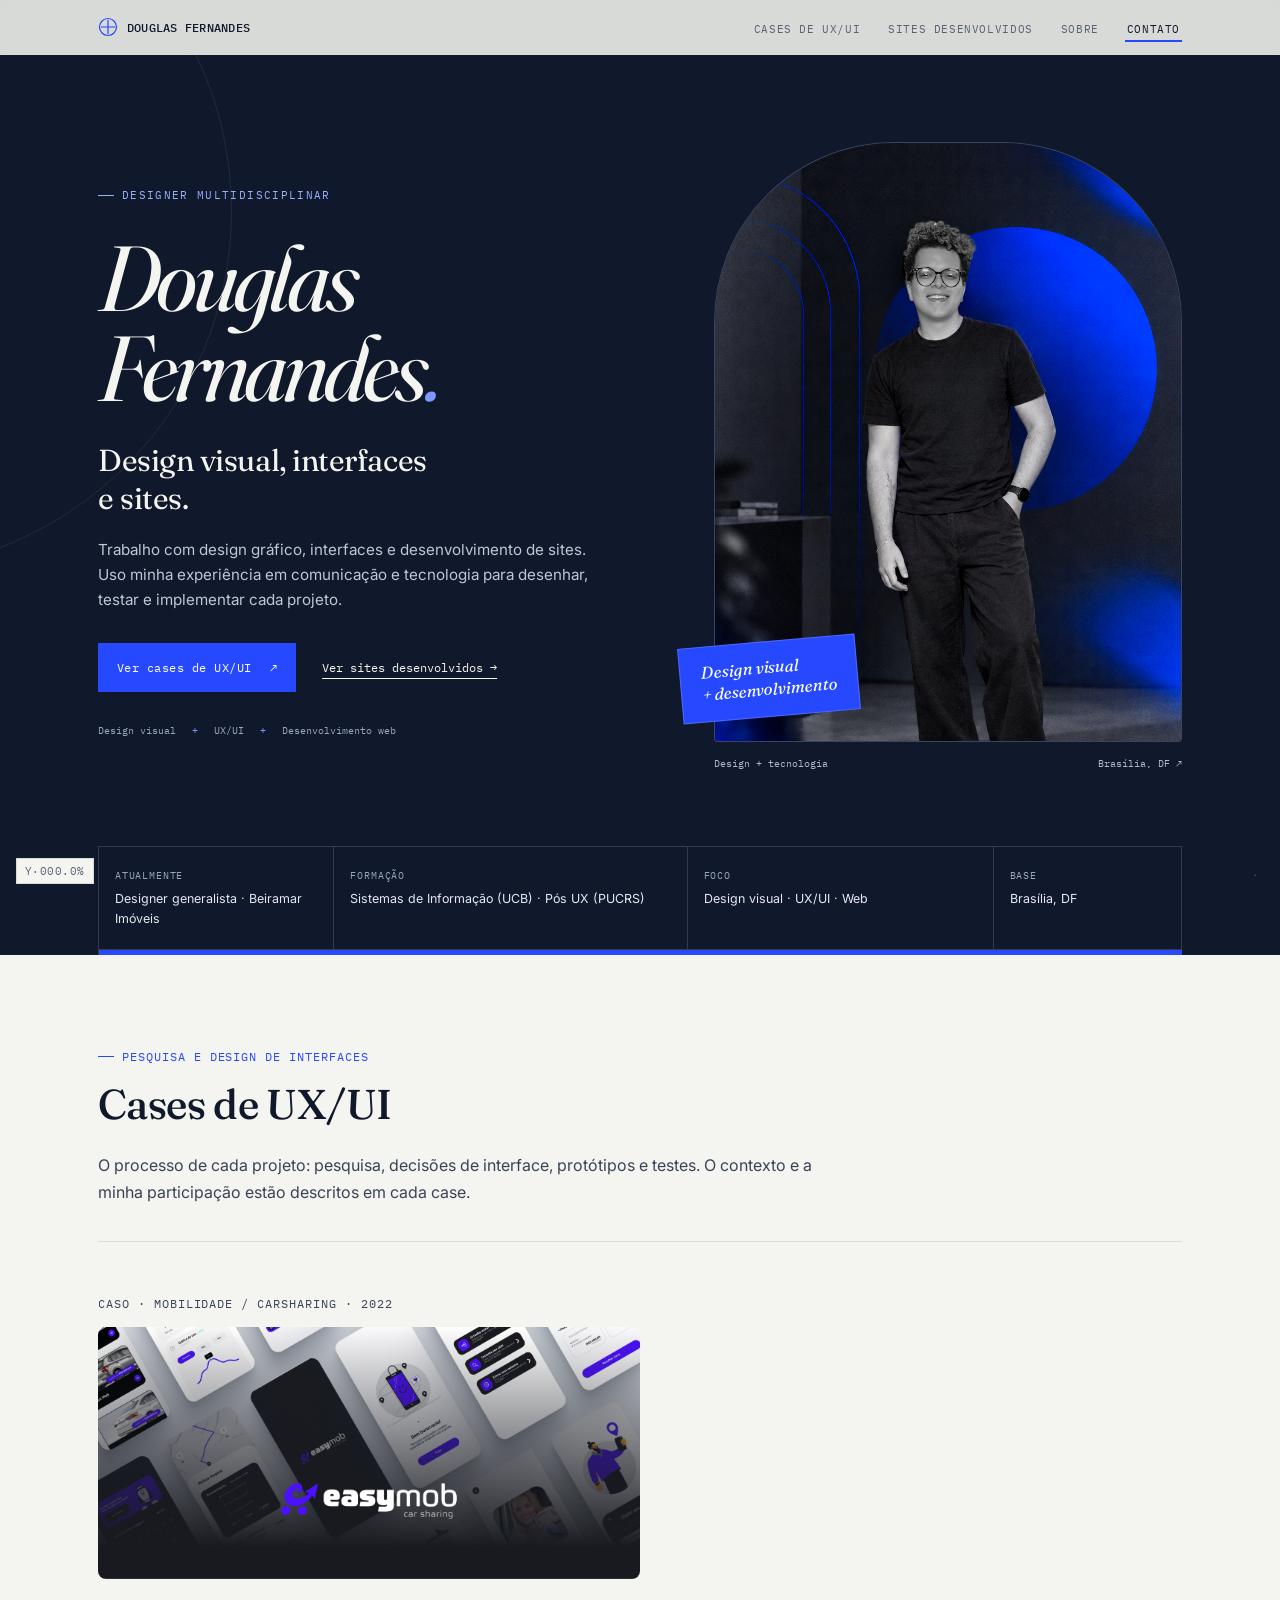
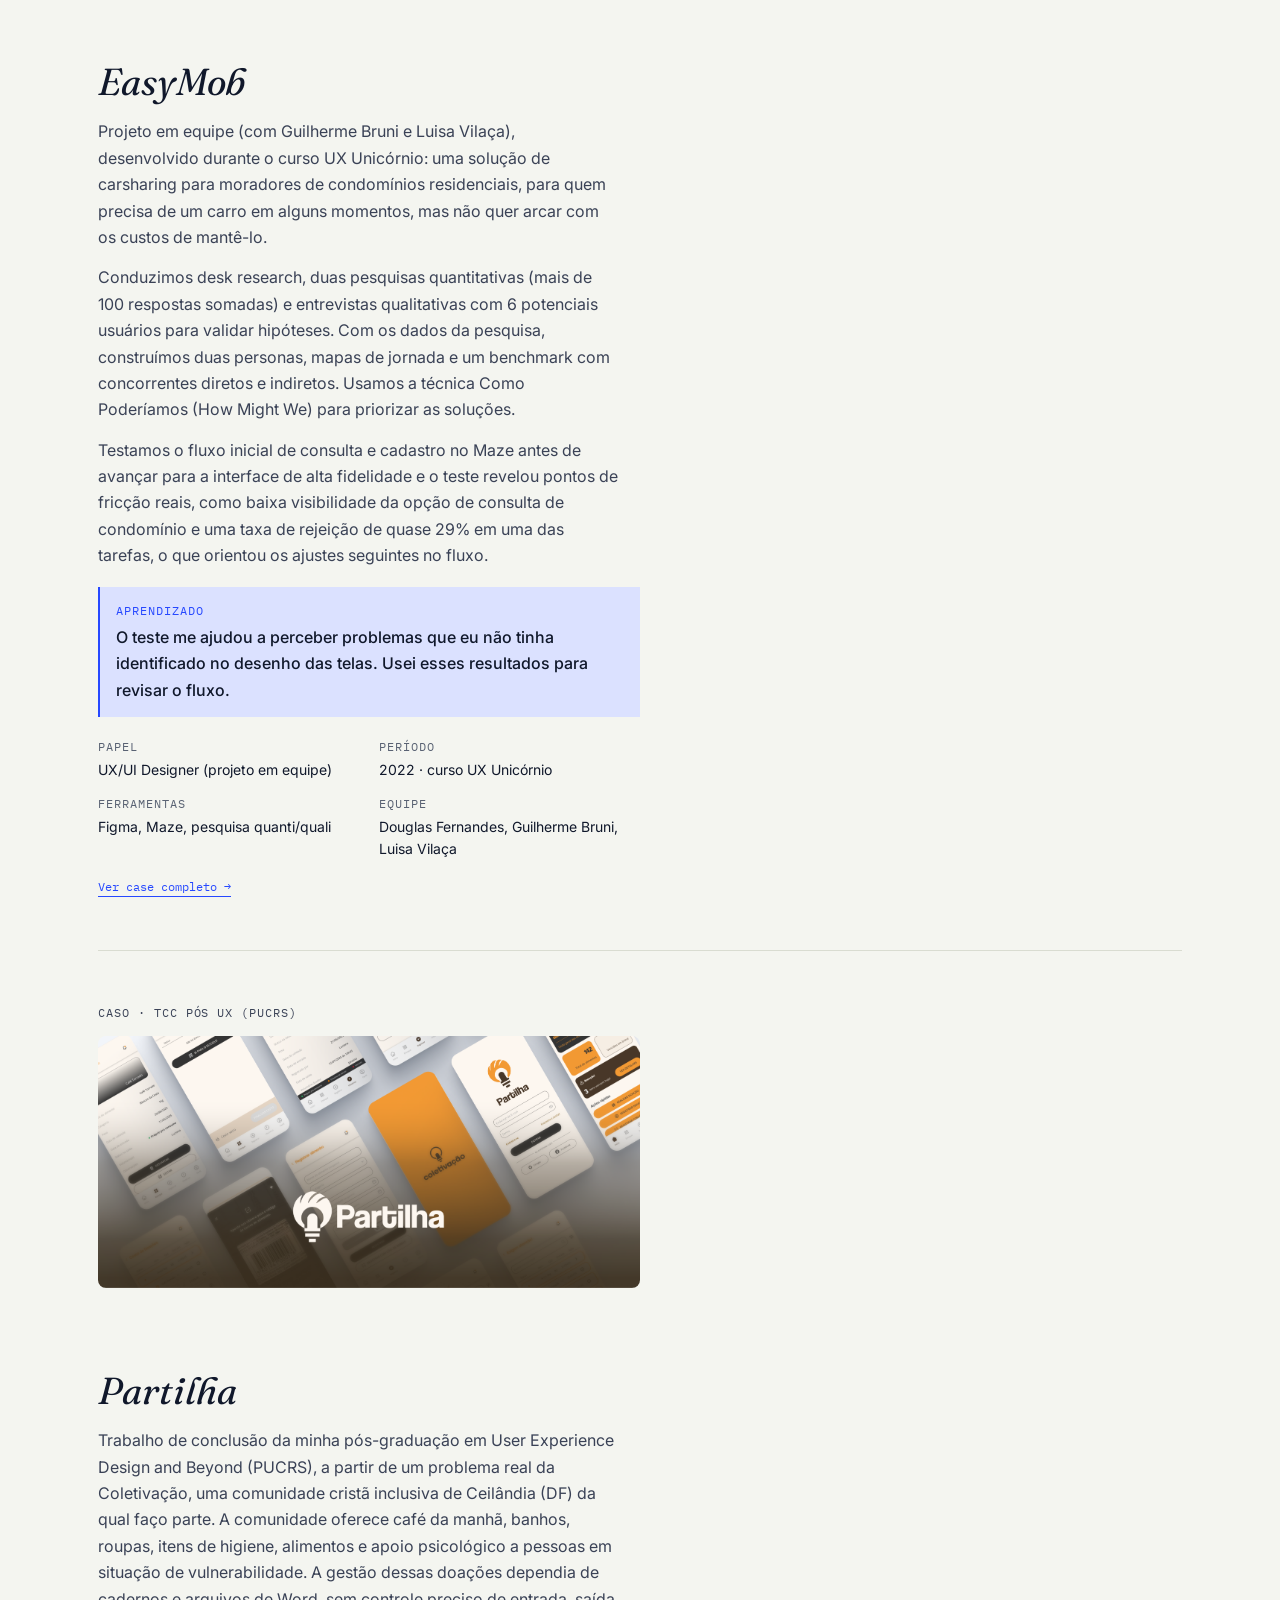
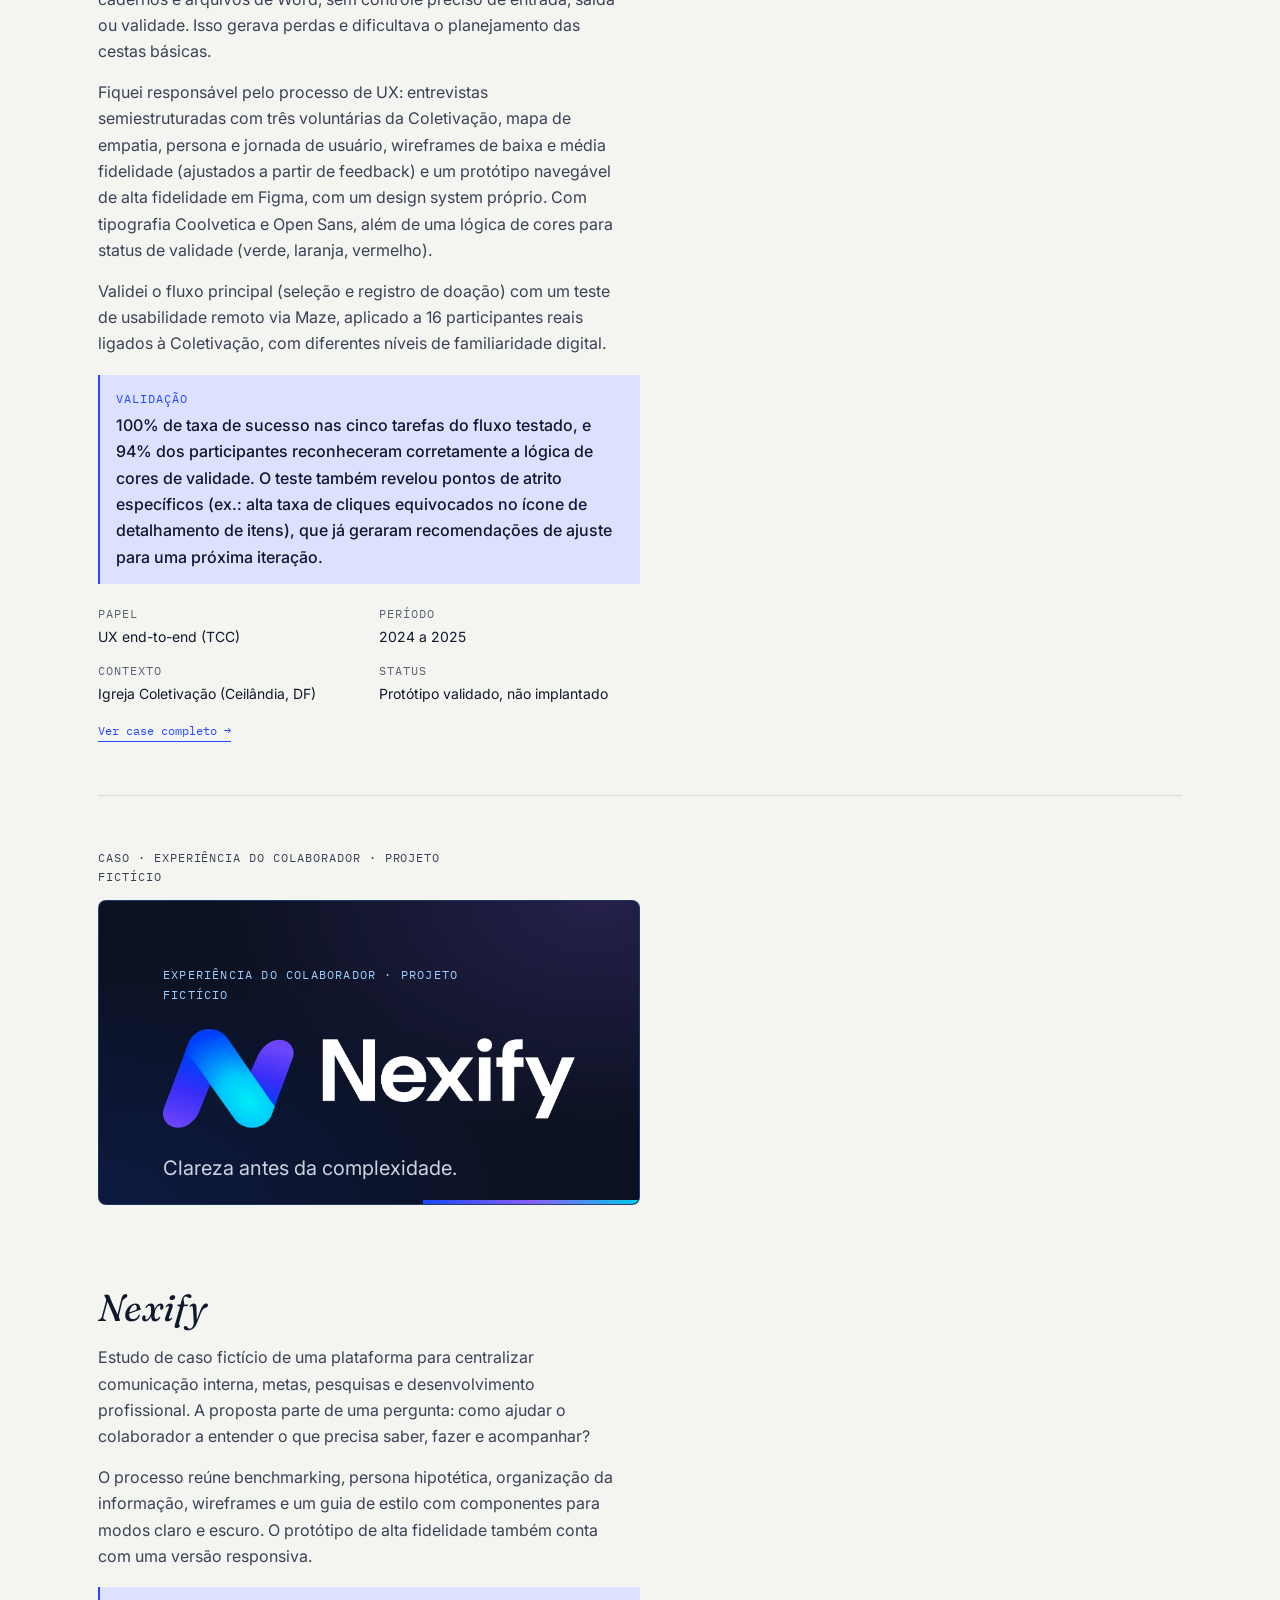
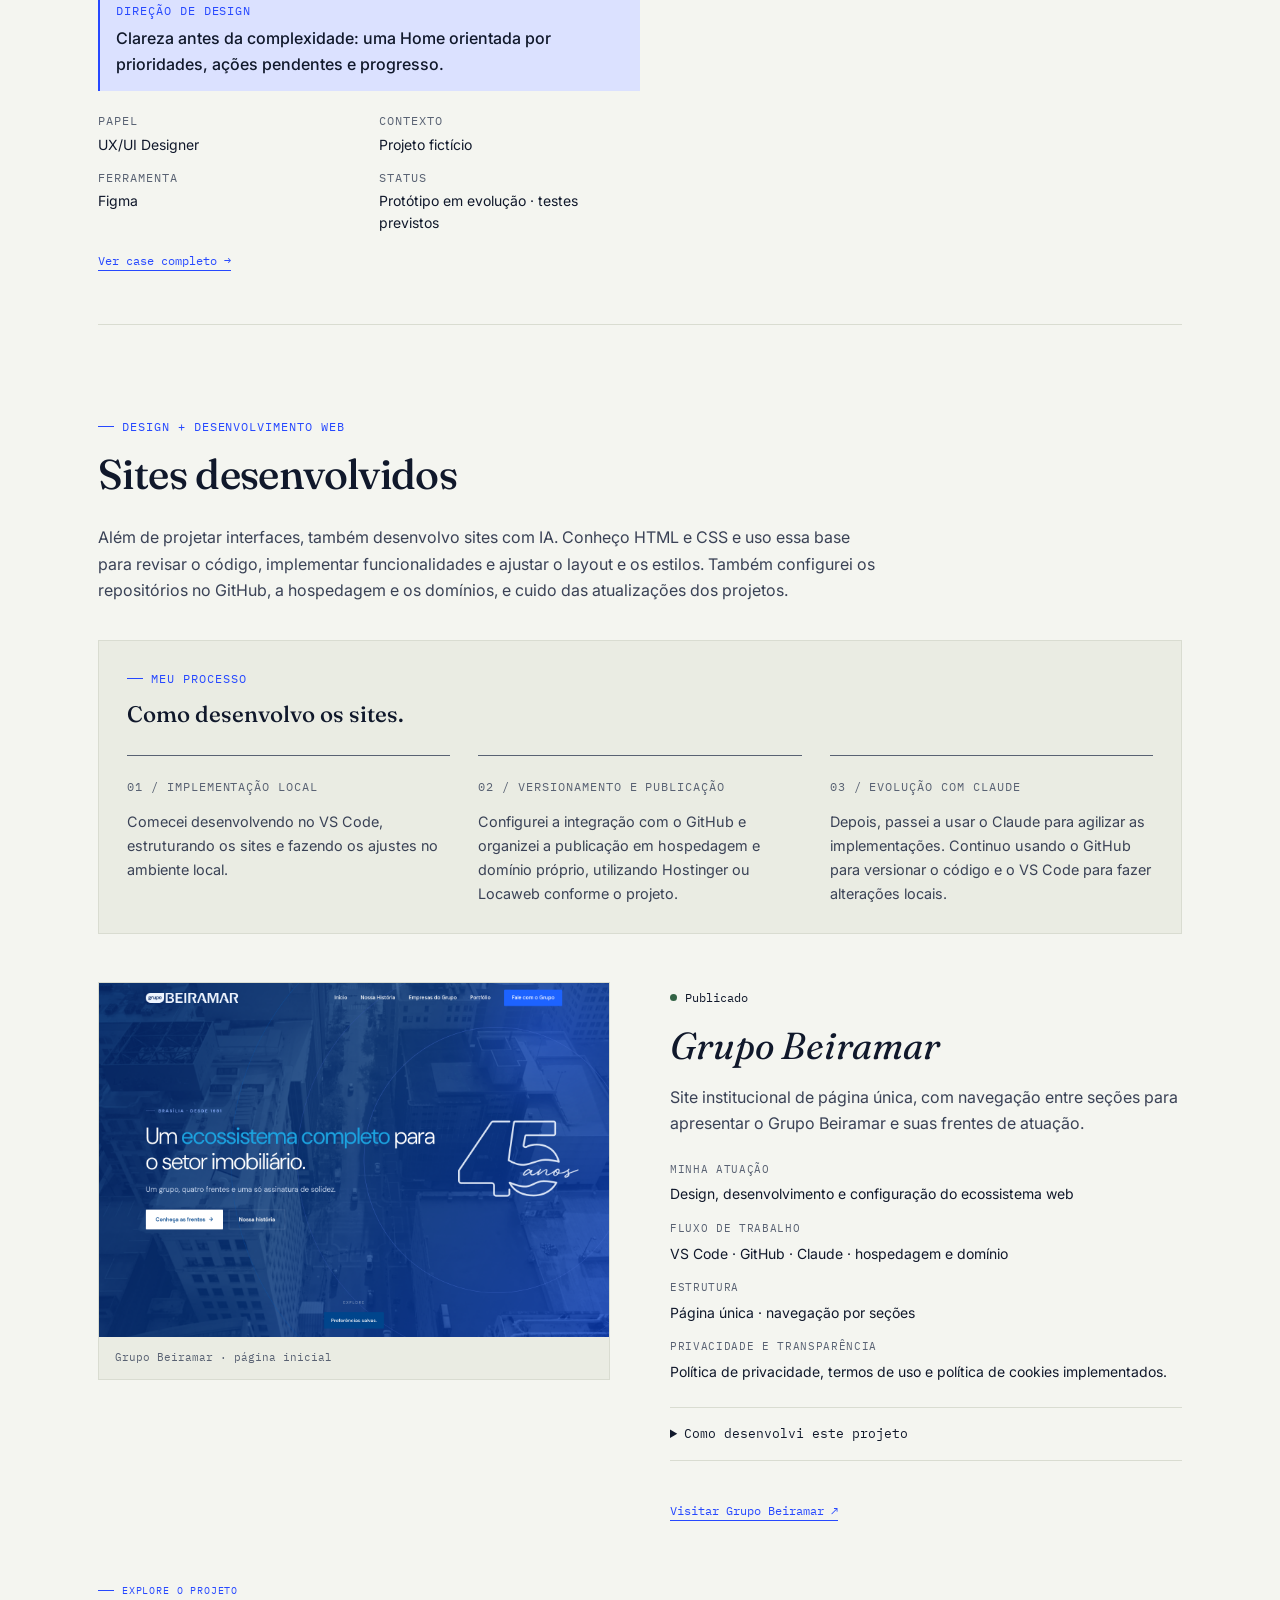
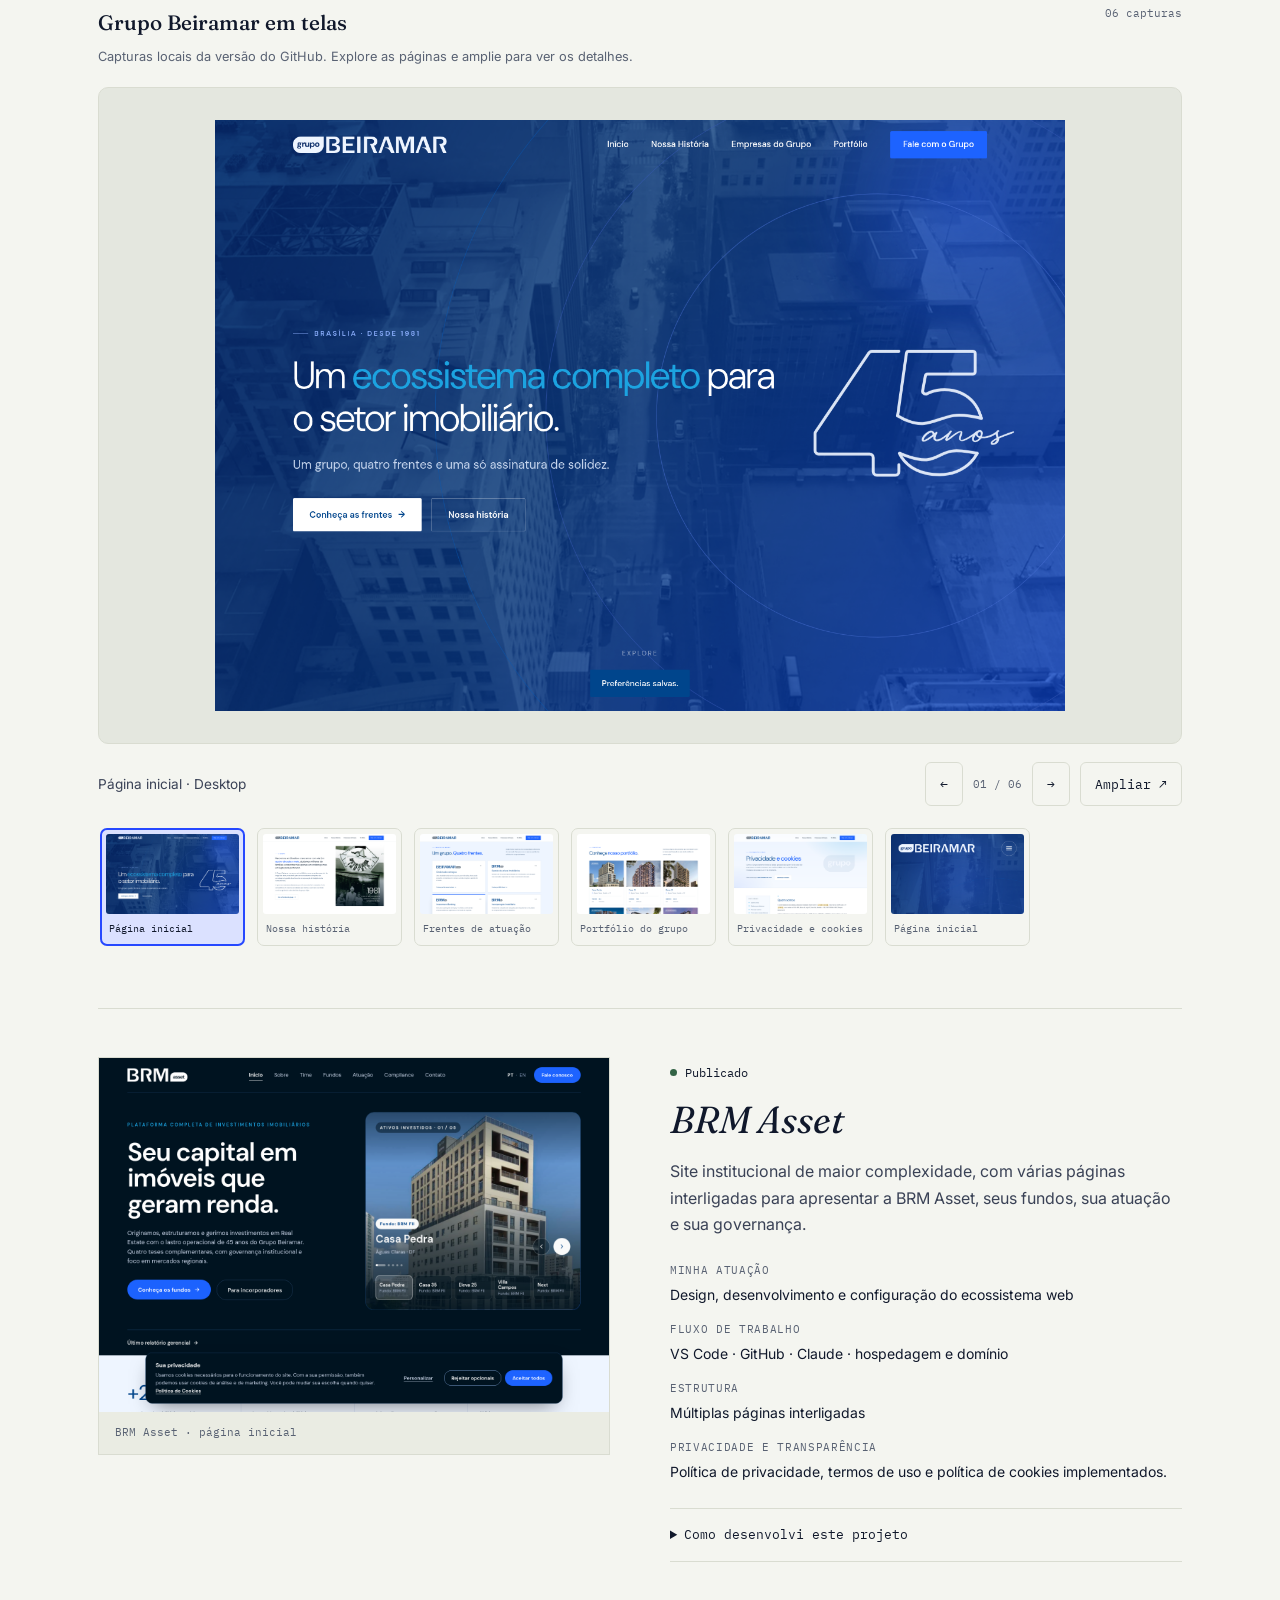
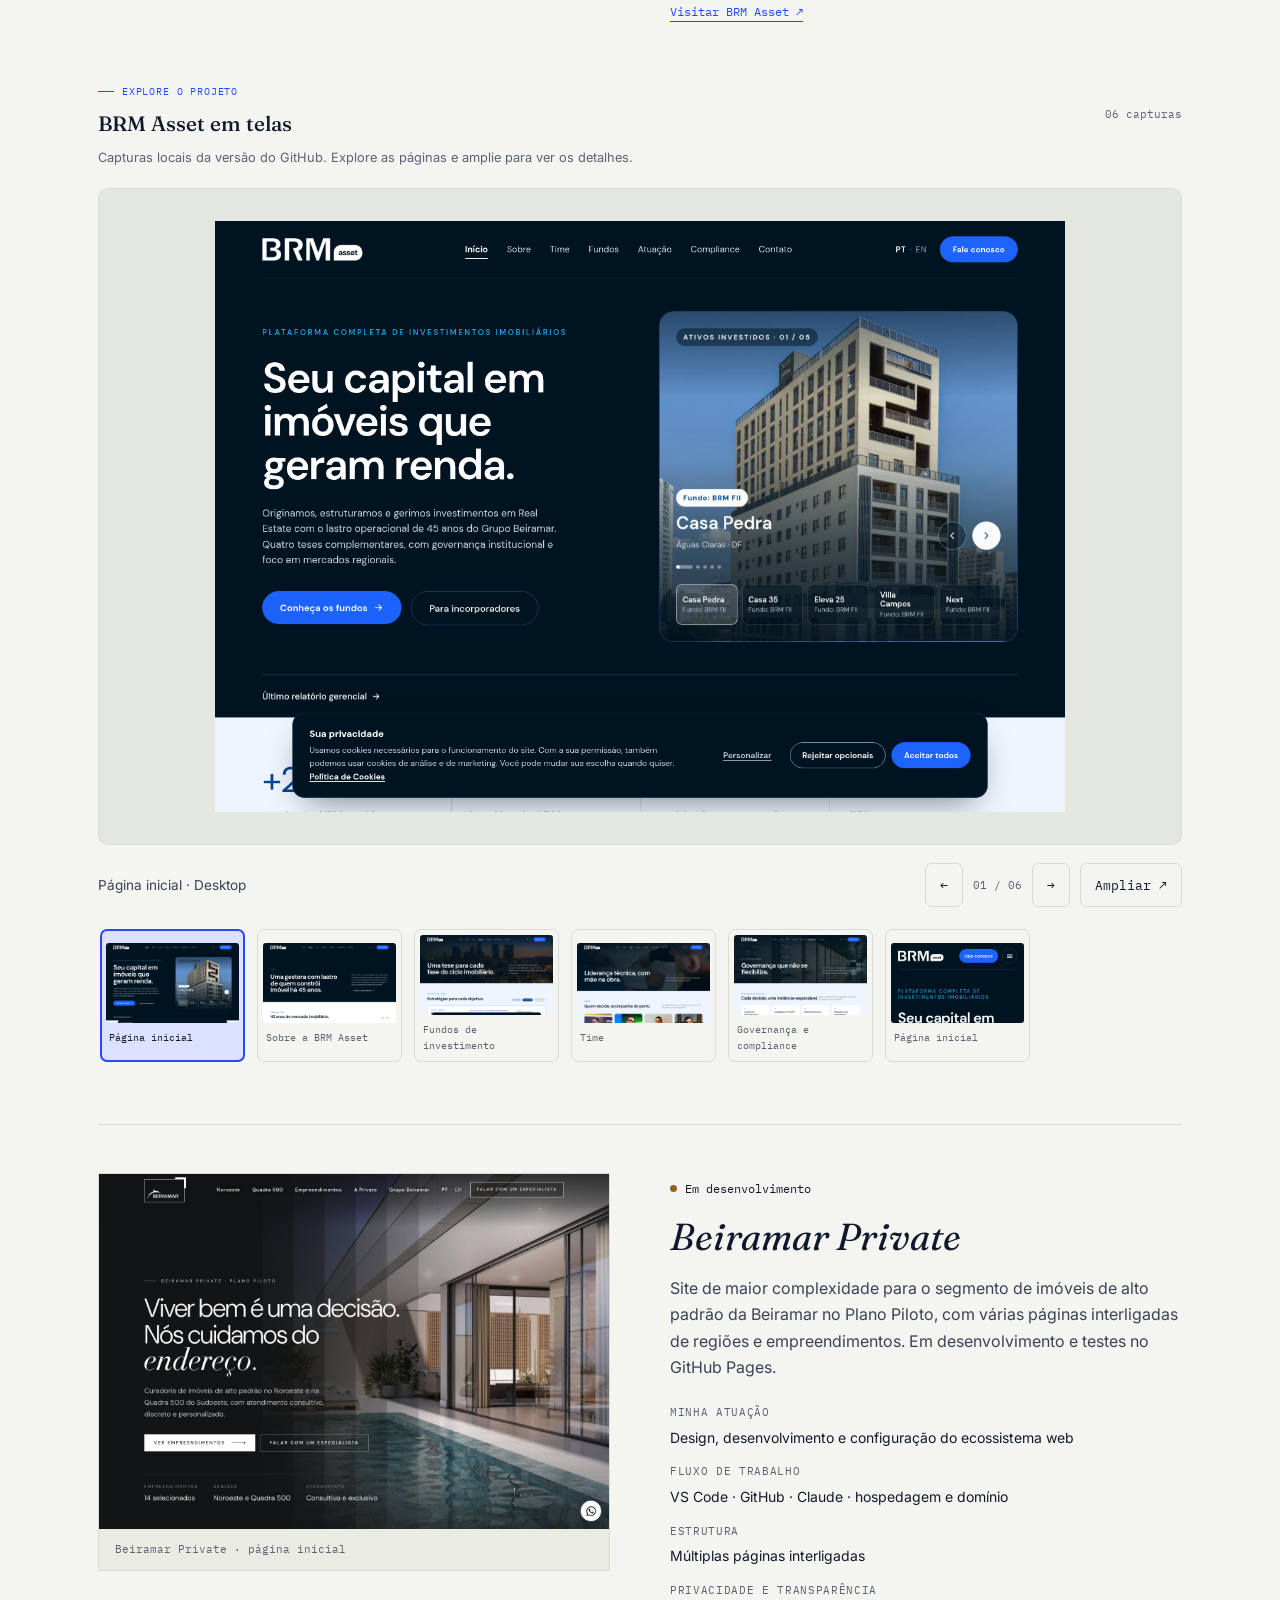
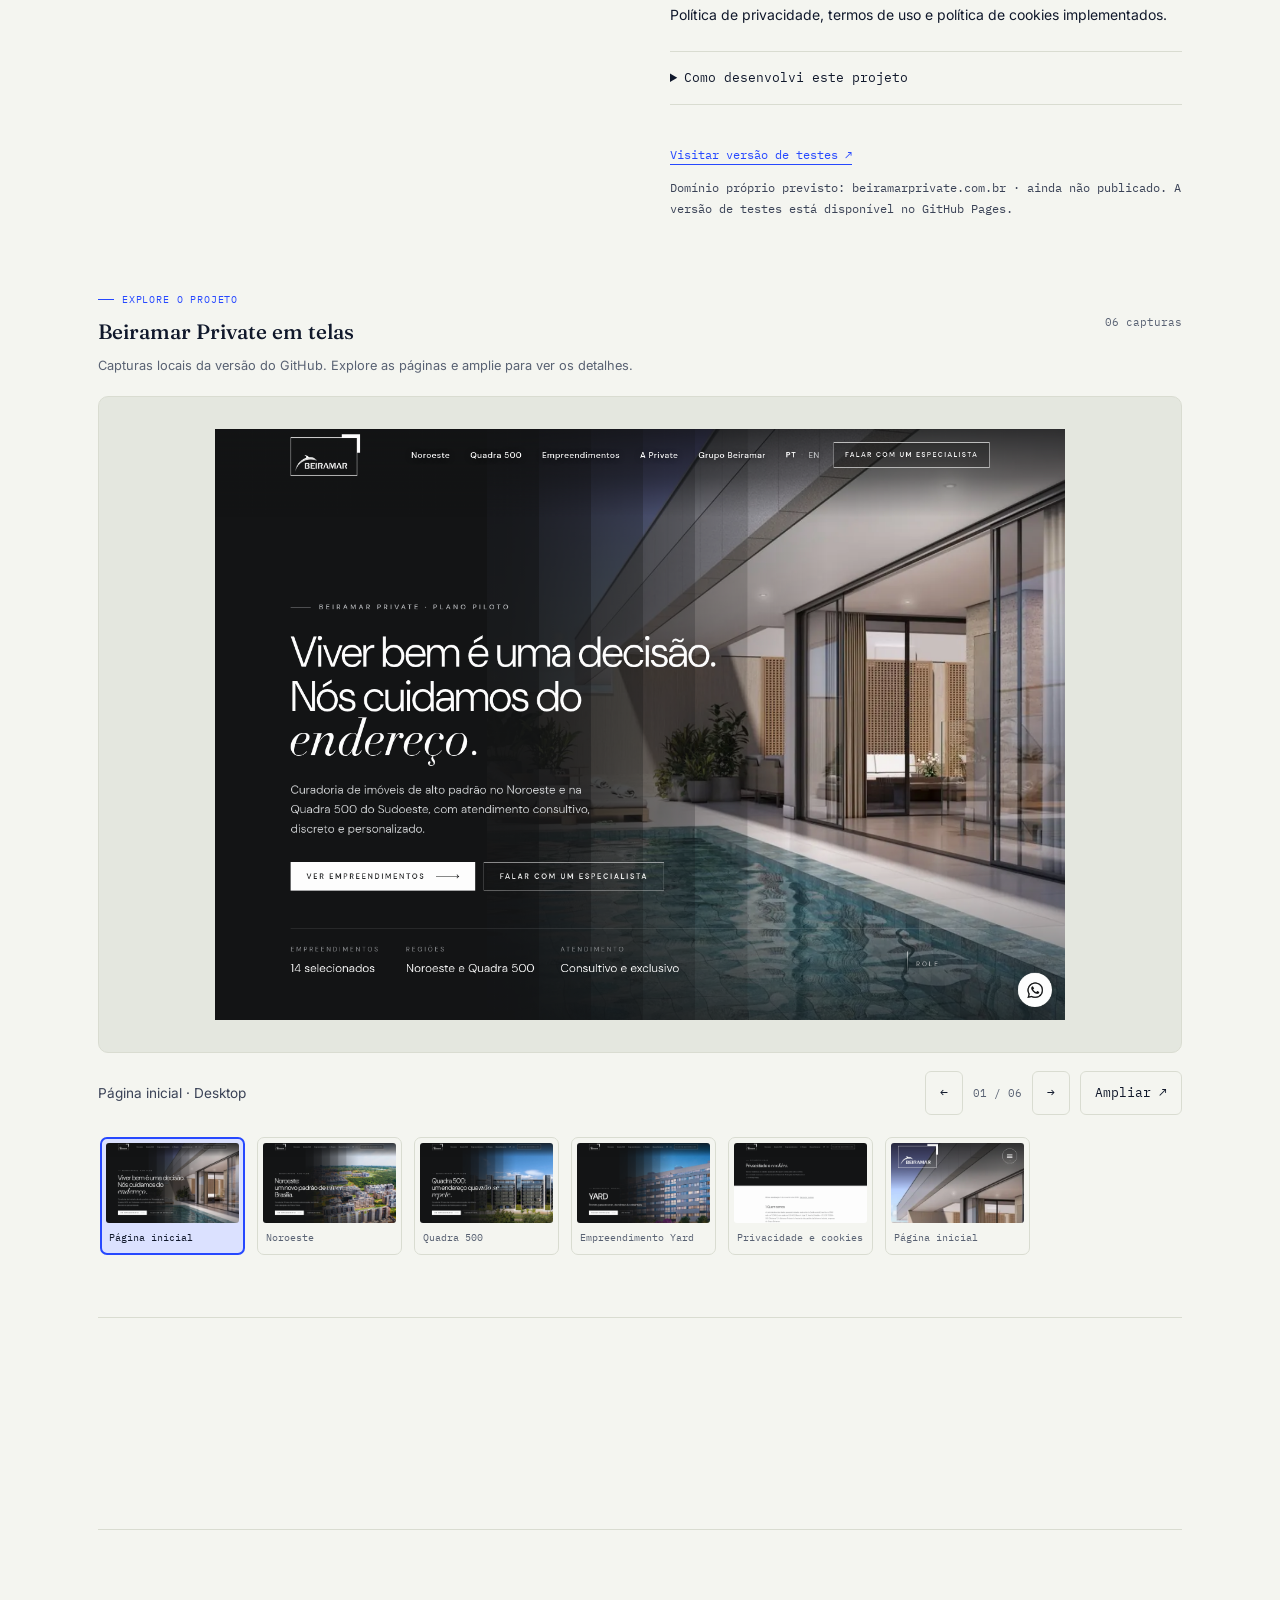
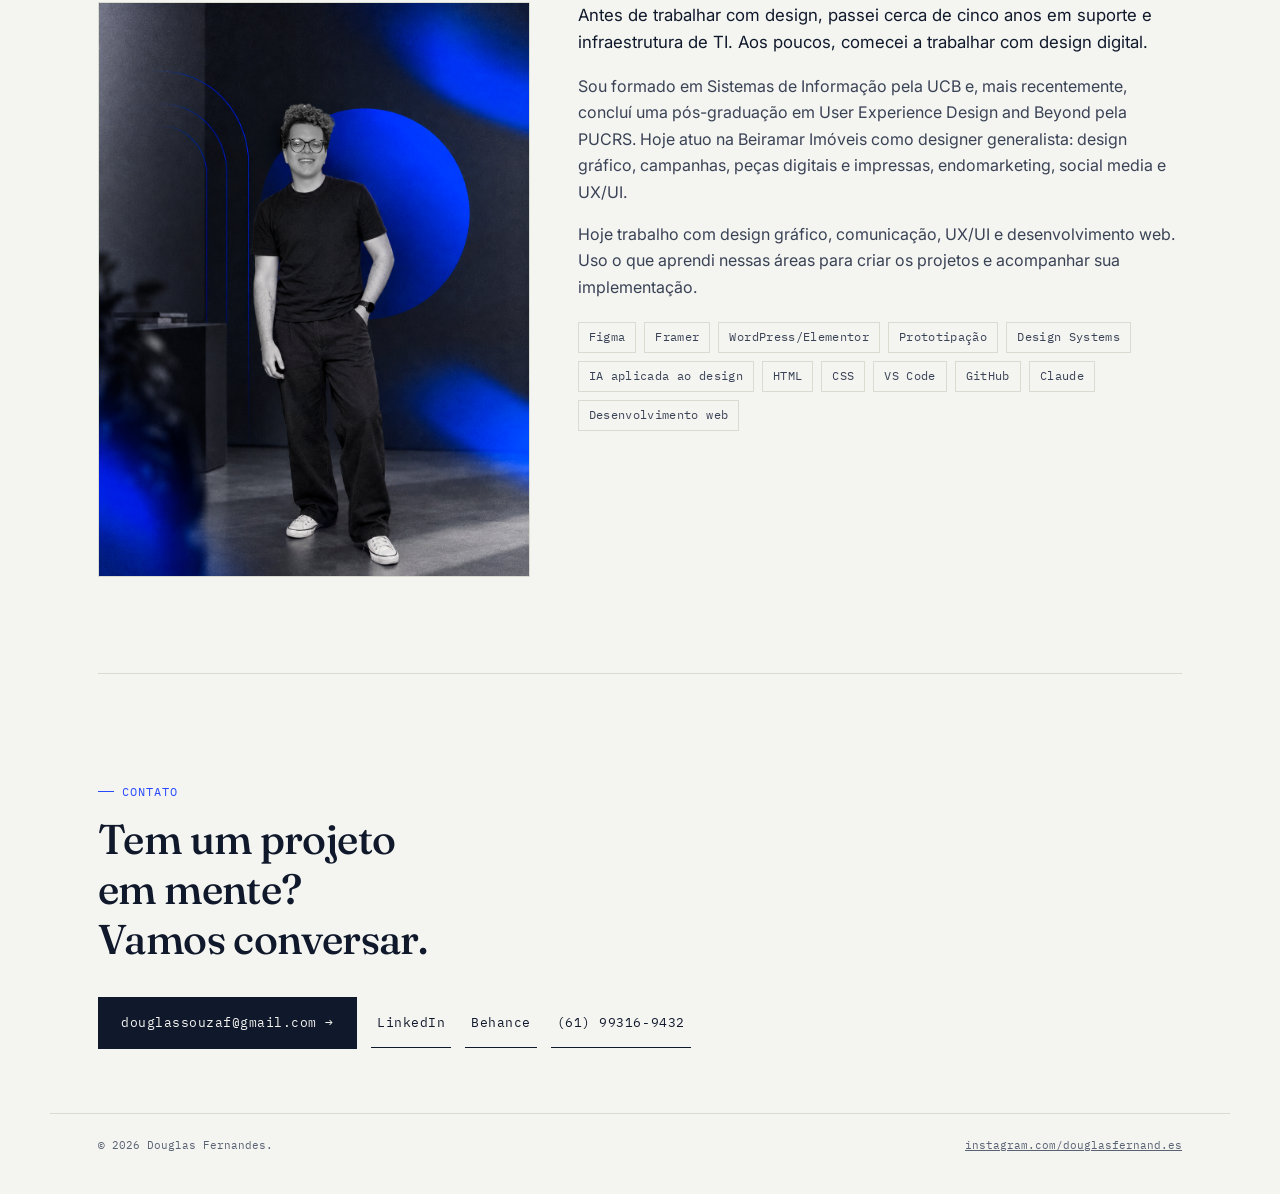
==== commit b2e235d0: "Organiza categorias de UX/UI e sites na navegação" ====
--- a/index.html
+++ b/index.html
@@ -385,6 +385,7 @@
 <link rel="stylesheet" href="assets/css/nexify.css">
 <link rel="stylesheet" href="assets/css/websites.css">
 <link rel="stylesheet" href="assets/css/hero.css">
+<link rel="stylesheet" href="assets/css/navigation.css">
 </head>
 <body>
 
@@ -404,12 +405,15 @@
       </svg>
       DOUGLAS FERNANDES
     </a>
+    <button class="nav-toggle" type="button" aria-controls="portfolio-menu" aria-expanded="false">Menu <span aria-hidden="true">☰</span></button>
+    <nav id="portfolio-menu" class="portfolio-menu" aria-label="Navegação principal">
     <ul class="nav-links">
-      <li><a href="#trabalho" data-nav>Trabalho</a></li>
-      <li><a href="#sites" data-nav>Sites</a></li>
+      <li><a href="#trabalho" data-nav>Cases de UX/UI</a></li>
+      <li><a href="#sites" data-nav>Sites desenvolvidos</a></li>
       <li><a href="#sobre" data-nav>Sobre</a></li>
       <li><a href="#contato" data-nav>Contato</a></li>
     </ul>
+    </nav>
   </div>
 </header>
 
@@ -423,7 +427,7 @@
           <h1 class="hero-name"><span>Douglas</span><span>Fernandes<span class="hero-period">.</span></span></h1>
           <p class="hero-statement">Design visual, interfaces<br>e sites.</p>
           <p class="hero-role">Trabalho com design gráfico, interfaces e desenvolvimento de sites. Uso minha experiência em comunicação e tecnologia para desenhar, testar e implementar cada projeto.</p>
-          <div class="hero-actions"><a class="btn-primary" href="#trabalho">Explore meus projetos <span aria-hidden="true">↗</span></a><a class="hero-web-link" href="#sites">Veja os sites que desenvolvi <span aria-hidden="true">→</span></a></div>
+          <div class="hero-actions"><a class="btn-primary" href="#trabalho">Ver cases de UX/UI <span aria-hidden="true">↗</span></a><a class="hero-web-link" href="#sites">Ver sites desenvolvidos <span aria-hidden="true">→</span></a></div>
           <div class="hero-disciplines" aria-label="Áreas de atuação"><span>Design visual</span><span>UX/UI</span><span>Desenvolvimento web</span></div>
         </div>
         <figure class="hero-portrait">
@@ -454,11 +458,12 @@
     </div>
   </section>
 
-  <section id="trabalho">
+  <section id="trabalho" aria-labelledby="ux-cases-title">
     <div class="wrap">
       <div class="section-head" data-reveal>
-        <p class="eyebrow">Estudos de caso</p>
-        <h2 class="section-title">Problemas, hipóteses e processos de UX.</h2>
+        <p class="eyebrow">Pesquisa e design de interfaces</p>
+        <h2 class="section-title" id="ux-cases-title">Cases de UX/UI</h2>
+        <p class="category-intro">O processo de cada projeto: pesquisa, decisões de interface, protótipos e testes. O contexto e a minha participação estão descritos em cada case.</p>
       </div>
 
       <!-- CASE 1 · EasyMob -->
@@ -551,7 +556,7 @@
     <div class="wrap">
       <div class="section-head" data-reveal>
         <p class="eyebrow">Design + desenvolvimento web</p>
-        <h2 class="section-title" id="sites-title">Da primeira linha de código ao domínio publicado.</h2>
+        <h2 class="section-title" id="sites-title">Sites desenvolvidos</h2>
         <p class="sites-intro">Além de projetar interfaces, também desenvolvo sites com IA. Conheço HTML e CSS e uso essa base para revisar o código, implementar funcionalidades e ajustar o layout e os estilos. Também configurei os repositórios no GitHub, a hospedagem e os domínios, e cuido das atualizações dos projetos.</p>
       </div>
       <div class="web-workflow" data-reveal>
@@ -684,8 +689,9 @@
       const link = document.querySelector(`[data-nav][href="#${entry.target.id}"]`);
       if(!link) return;
       if(entry.isIntersecting){
-        navLinks.forEach(l => l.classList.remove('active'));
+        navLinks.forEach(l => { l.classList.remove('active'); l.removeAttribute('aria-current'); });
         link.classList.add('active');
+        link.setAttribute('aria-current', 'location');
       }
     });
   }, { rootMargin: '-45% 0px -50% 0px', threshold: 0 });
@@ -705,5 +711,6 @@
 </script>
 
 <script src="assets/js/galleries.js" defer></script>
+<script src="assets/js/navigation.js" defer></script>
 </body>
 </html>
--- a/assets/css/navigation.css
+++ b/assets/css/navigation.css
@@ -0,0 +1,21 @@
+/* Category labels stay consistent between navigation and section headings. */
+.nav-inner { gap:20px; }
+.portfolio-menu { min-width:0; }
+.nav-links { gap:24px; align-items:center; }
+.nav-links a { font-size:11px; letter-spacing:.055em; white-space:nowrap; }
+.nav-toggle { display:none; border:1px solid var(--line); background:var(--paper); color:var(--ink); padding:10px 14px; font:.75rem/1.6 var(--font-label); cursor:pointer; min-height:44px; }
+.nav-toggle span { margin-left:10px; }
+.category-intro { max-width:720px; margin:22px 0 0; color:var(--ink-soft); }
+#trabalho, #sites, #sobre, #contato { scroll-margin-top:80px; }
+@media(max-width:900px) {
+ .nav-inner { flex-wrap:wrap; padding-block:10px; gap:10px 16px; }
+ .nav-mark { font-size:11px; gap:7px; }
+ .portfolio-menu { width:100%; }
+ .nav-links { display:grid; grid-template-columns:1fr 1fr; gap:8px 16px; padding:12px 0; border-top:1px solid var(--line); }
+ .nav-links a { display:block; font-size:11px; padding:12px 0; white-space:normal; text-transform:none; letter-spacing:0; }
+ .nav-ready .nav-toggle { display:inline-flex; align-items:center; }
+ .nav-ready .portfolio-menu:not(.is-open) { display:none; }
+ .nav-links a::after { bottom:5px; }
+ #trabalho, #sites, #sobre, #contato { scroll-margin-top:90px; }
+}
+@media(min-width:901px) { .portfolio-menu { display:block!important; } }
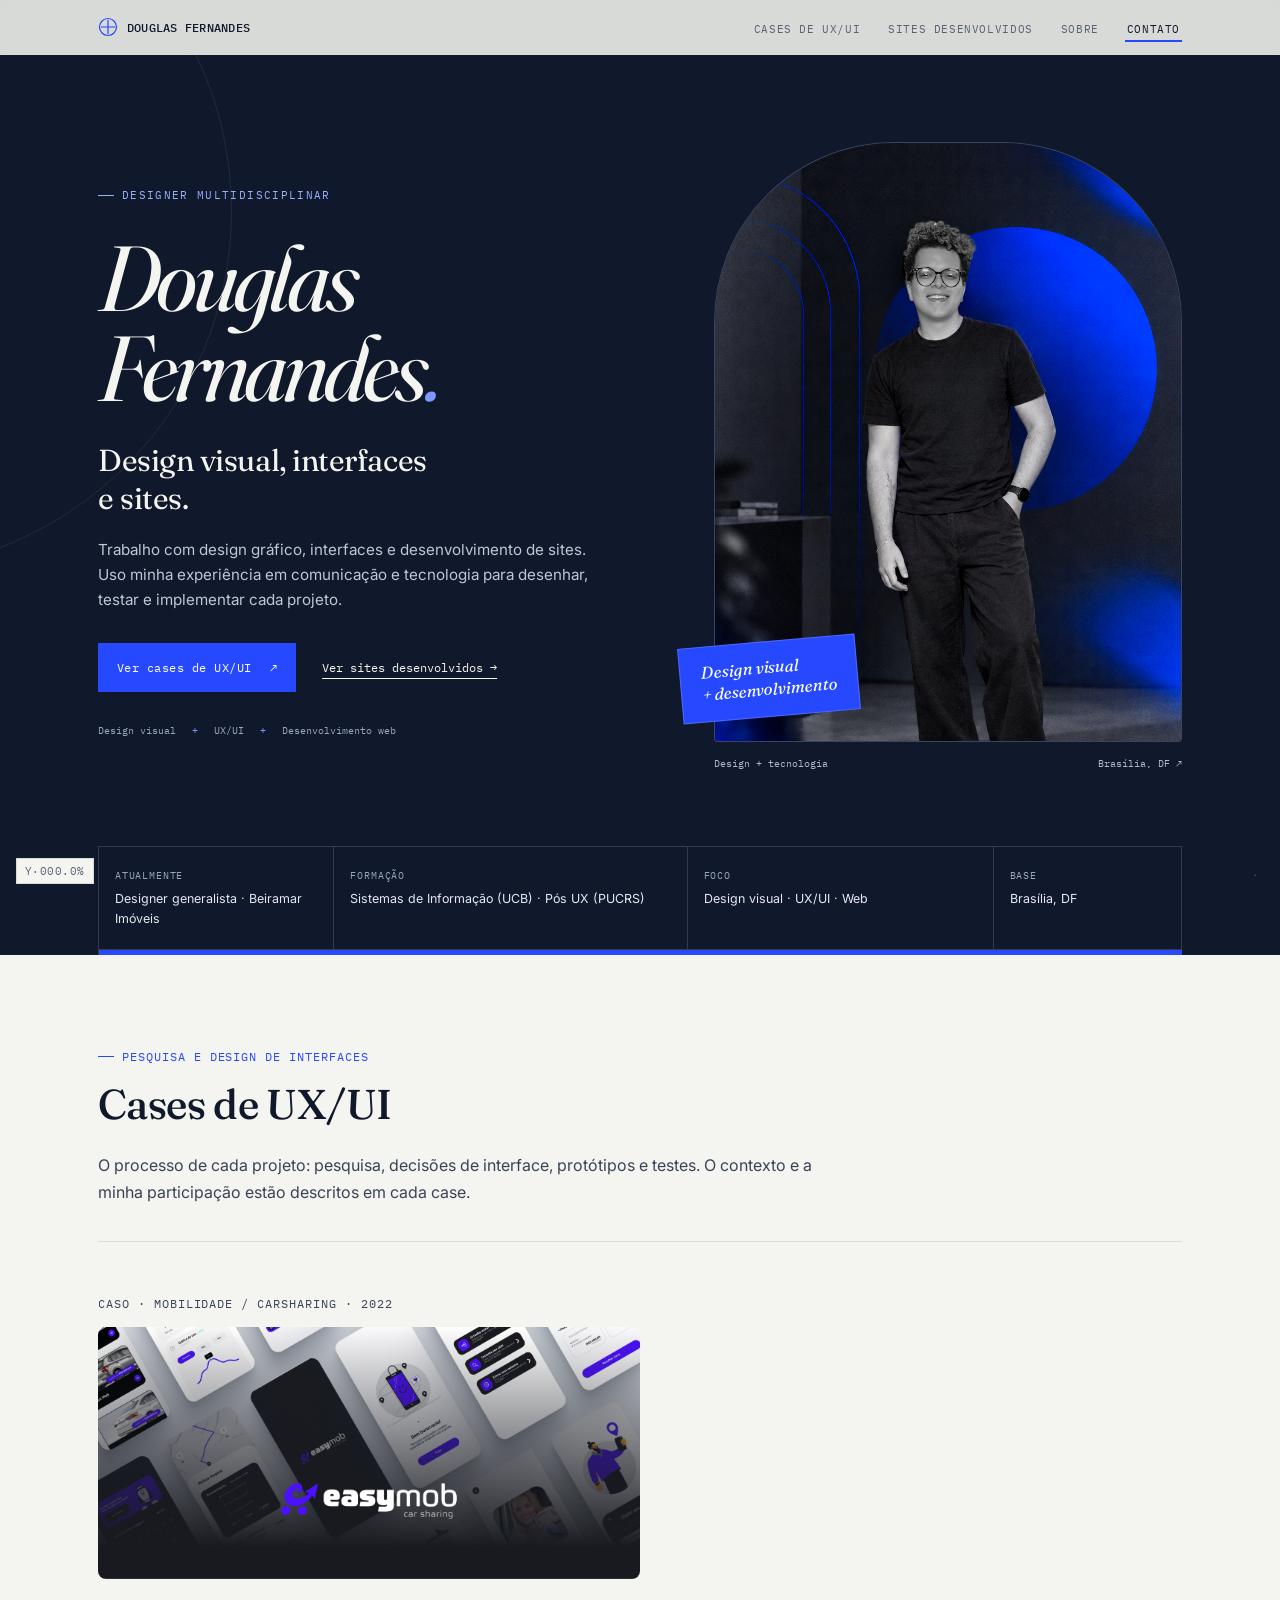
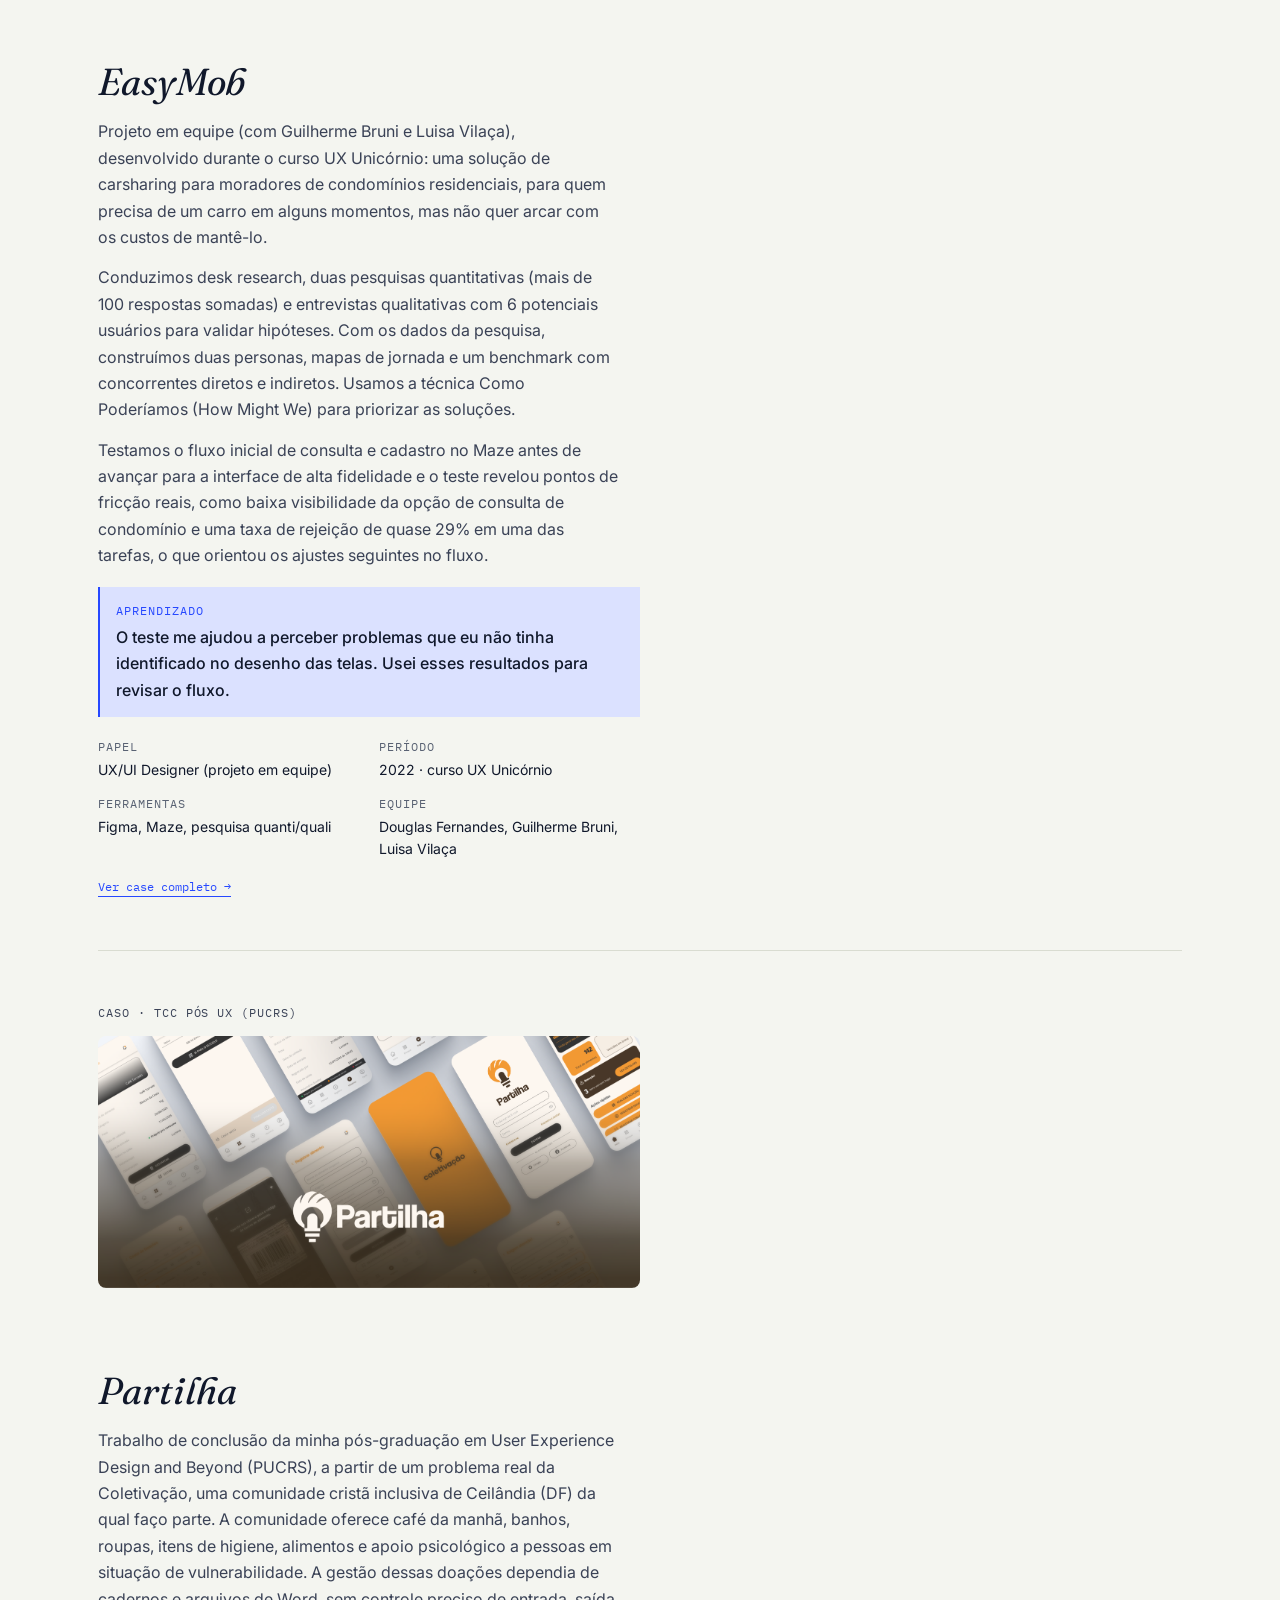
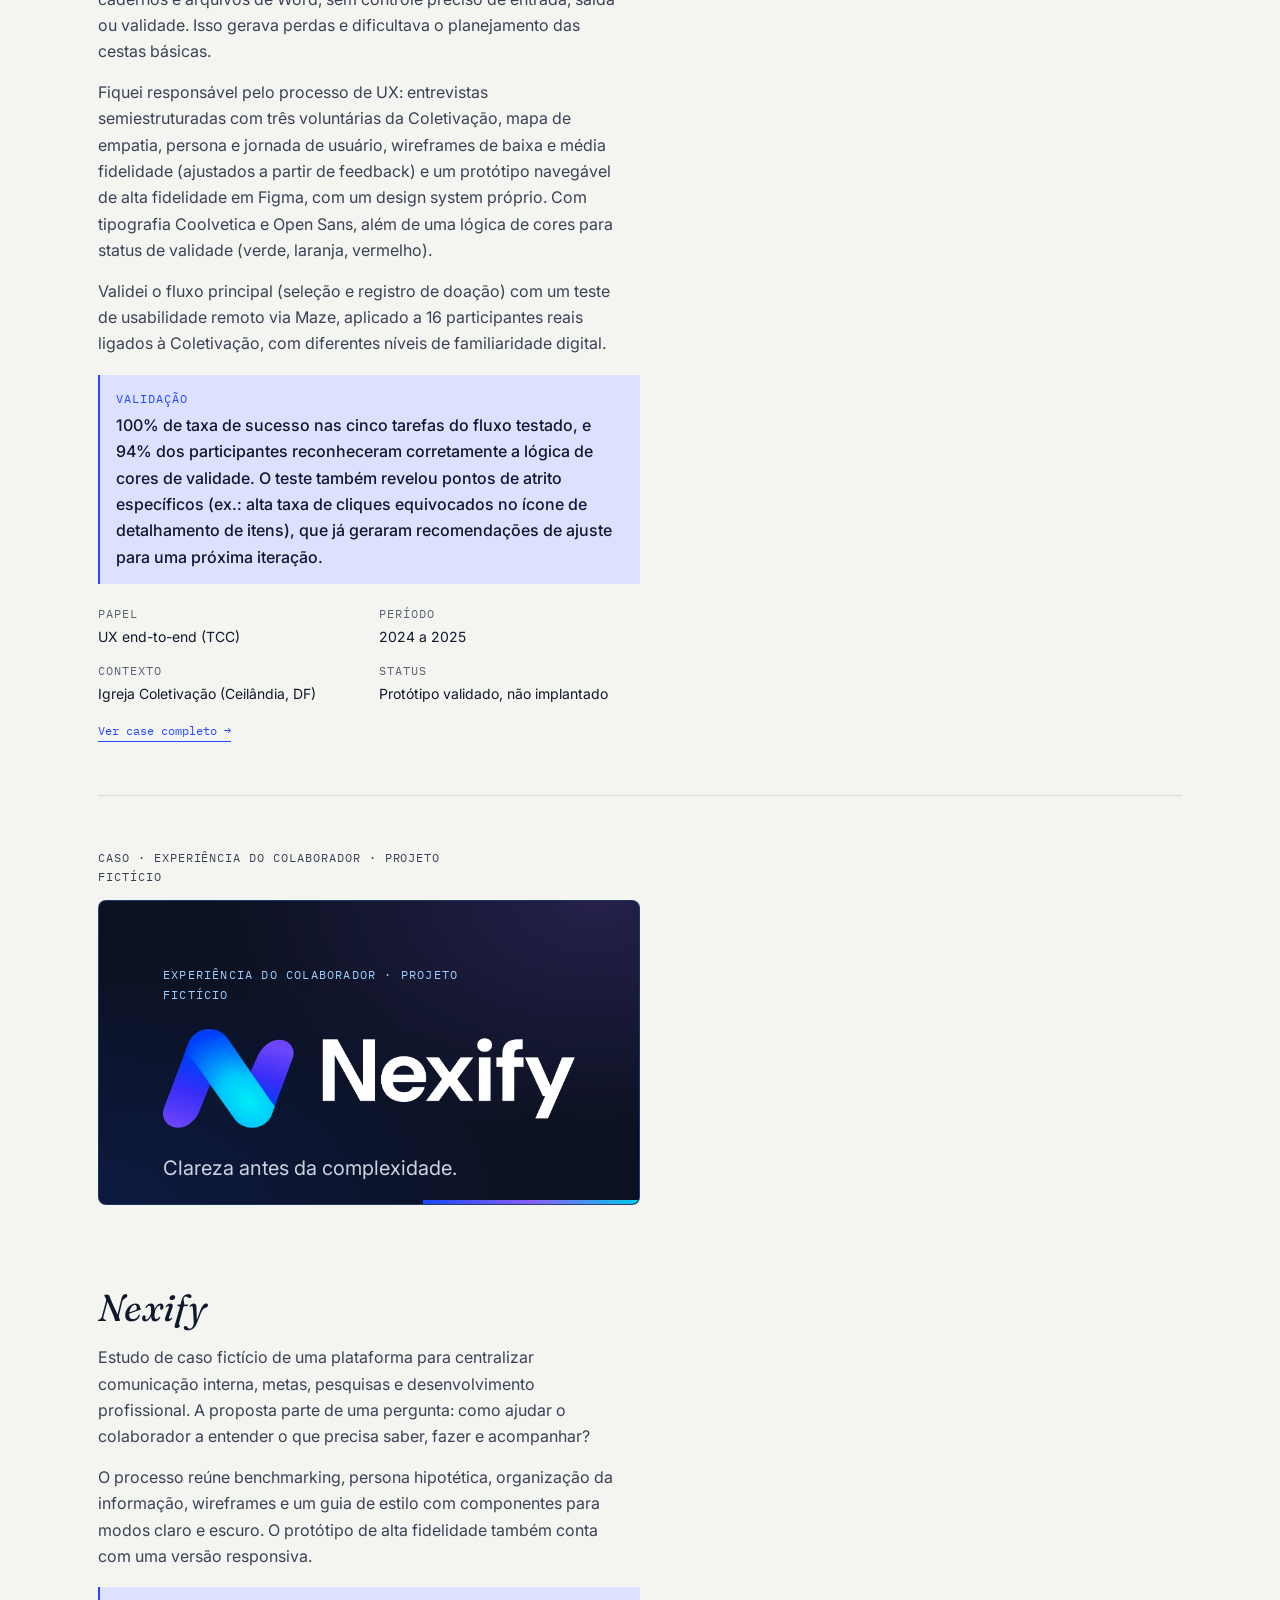
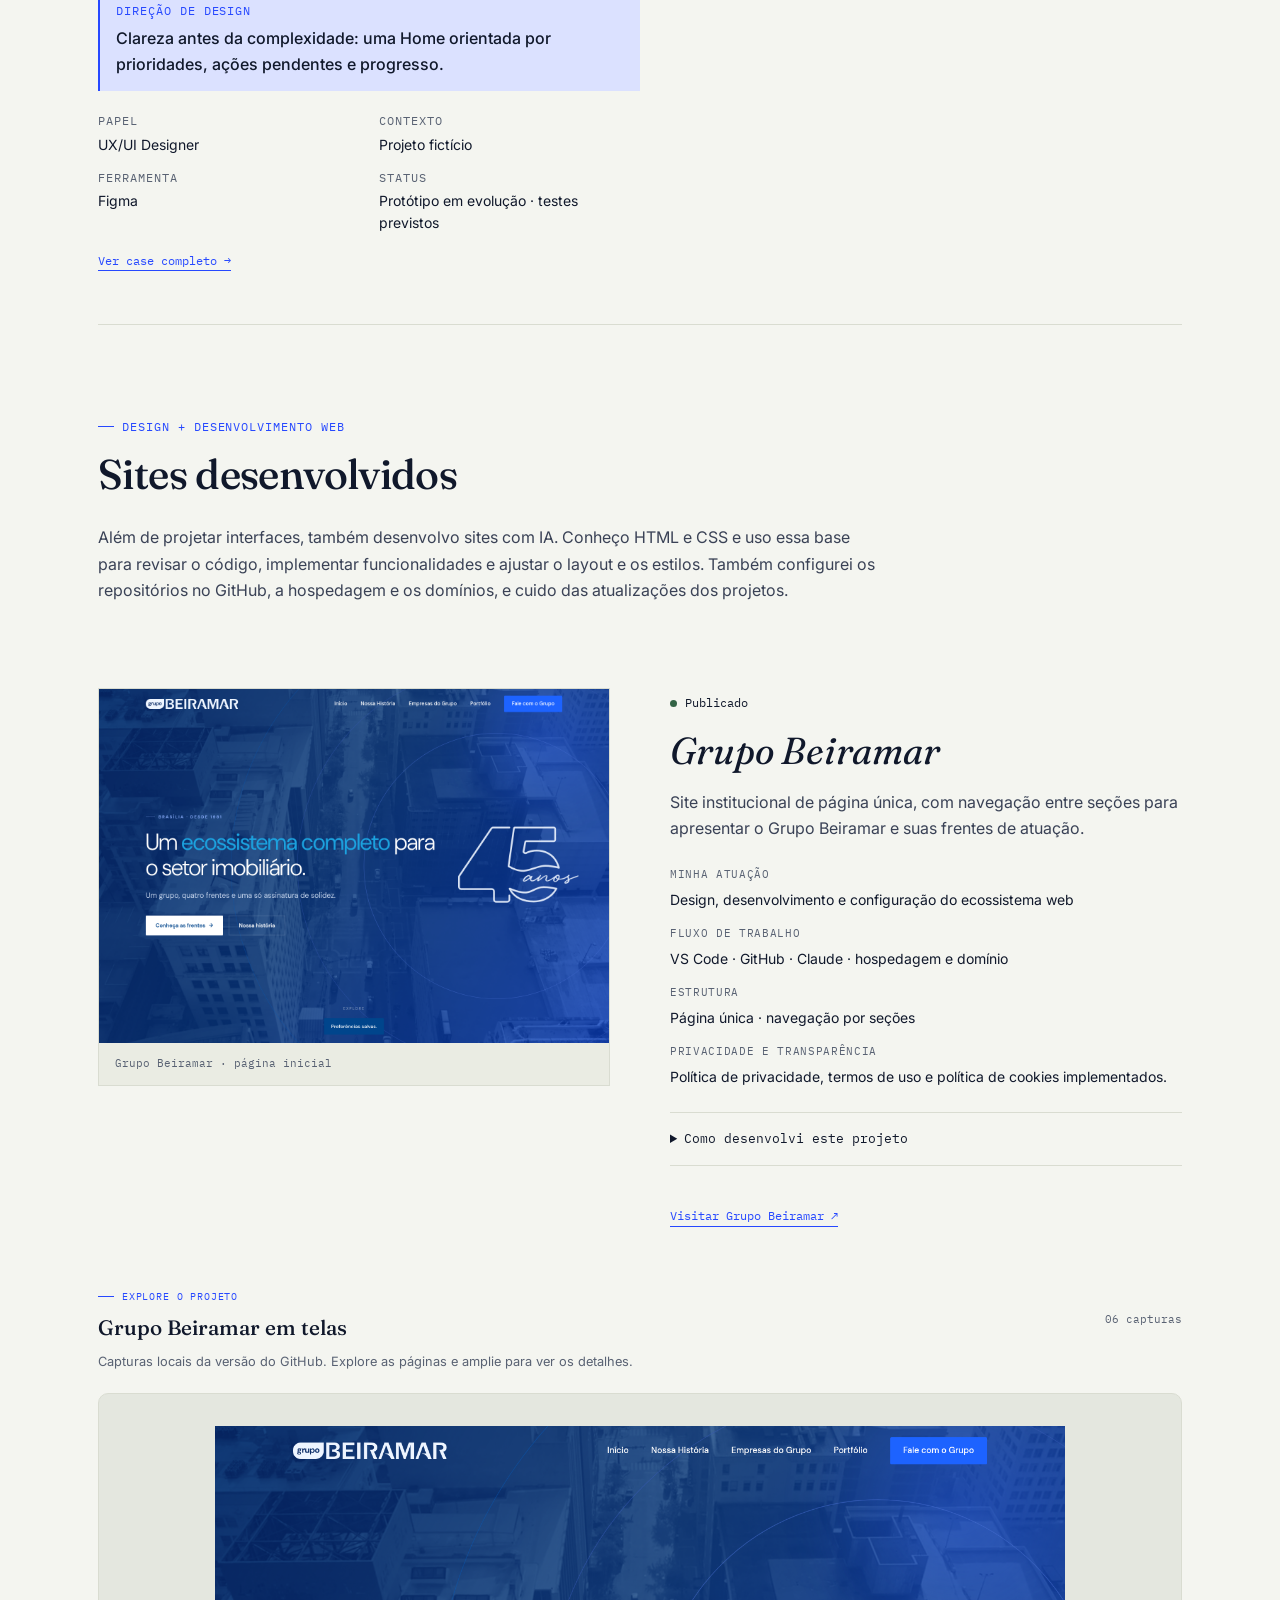
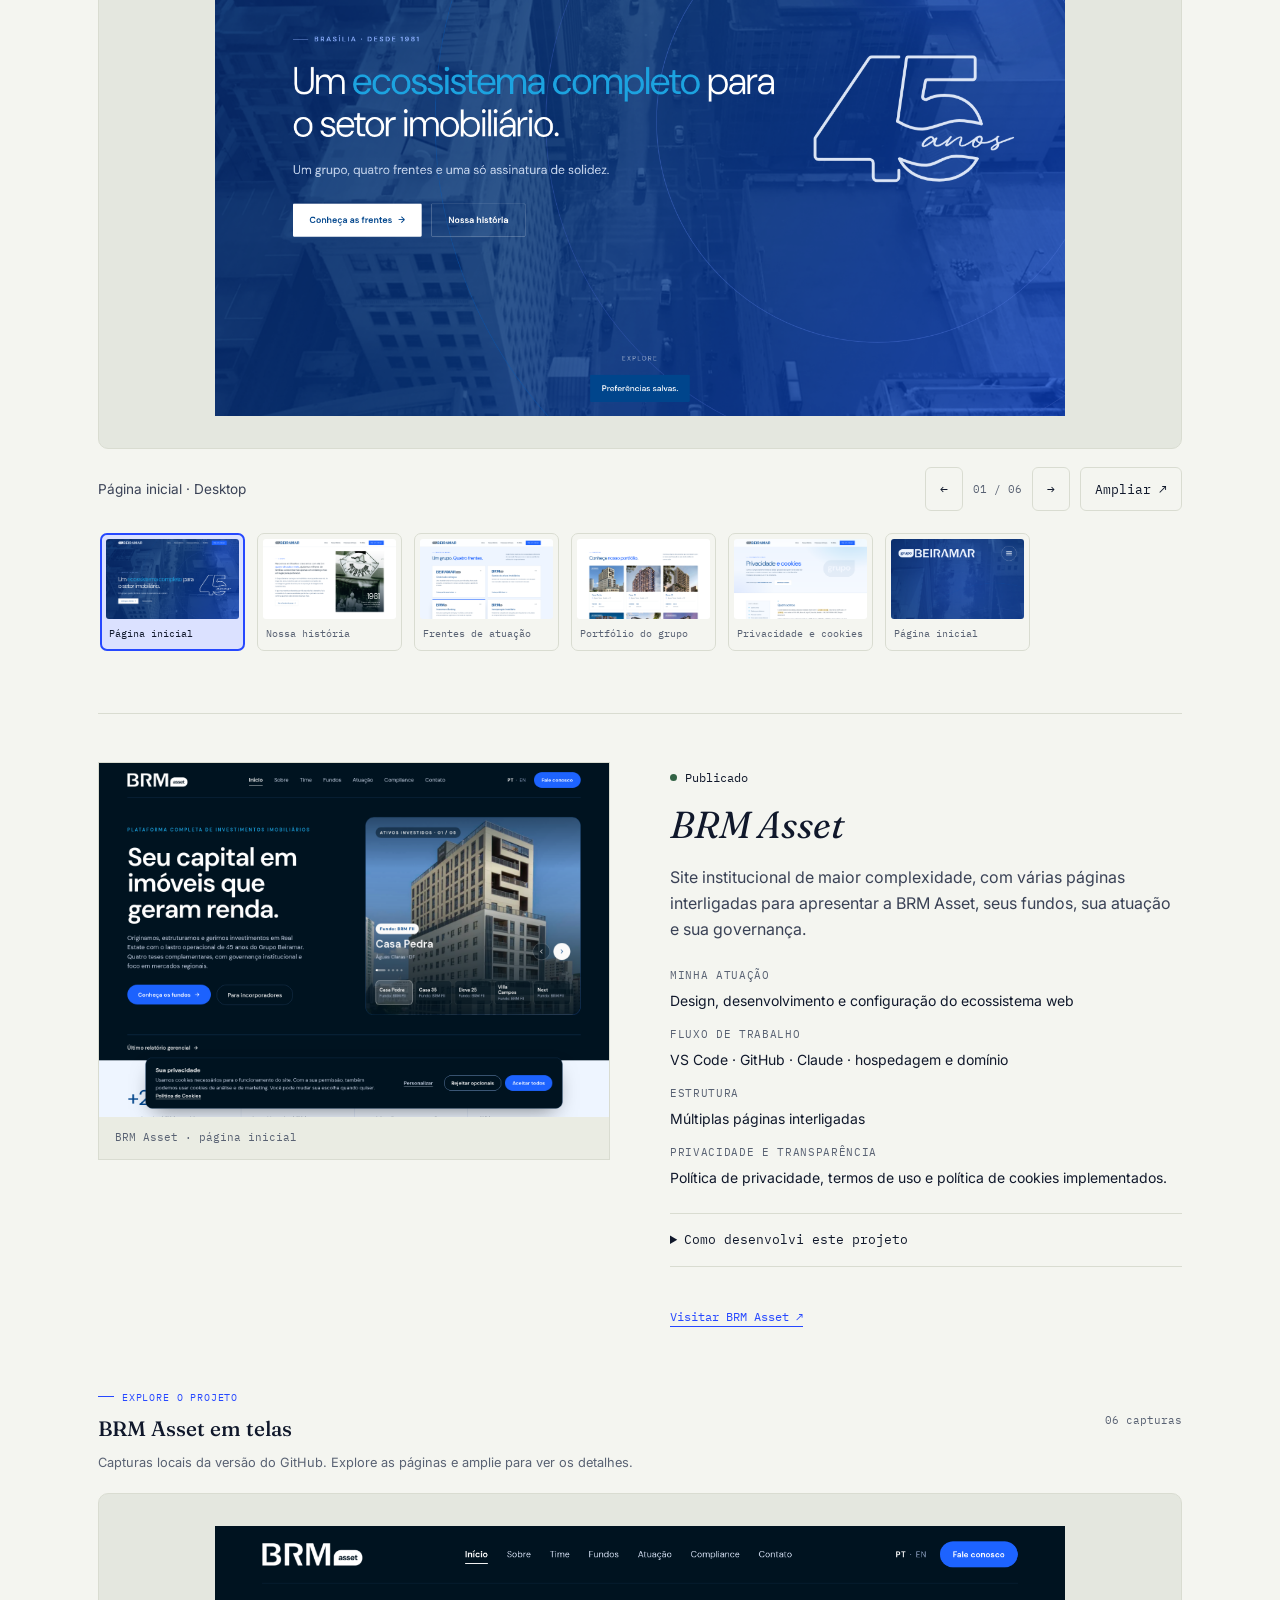
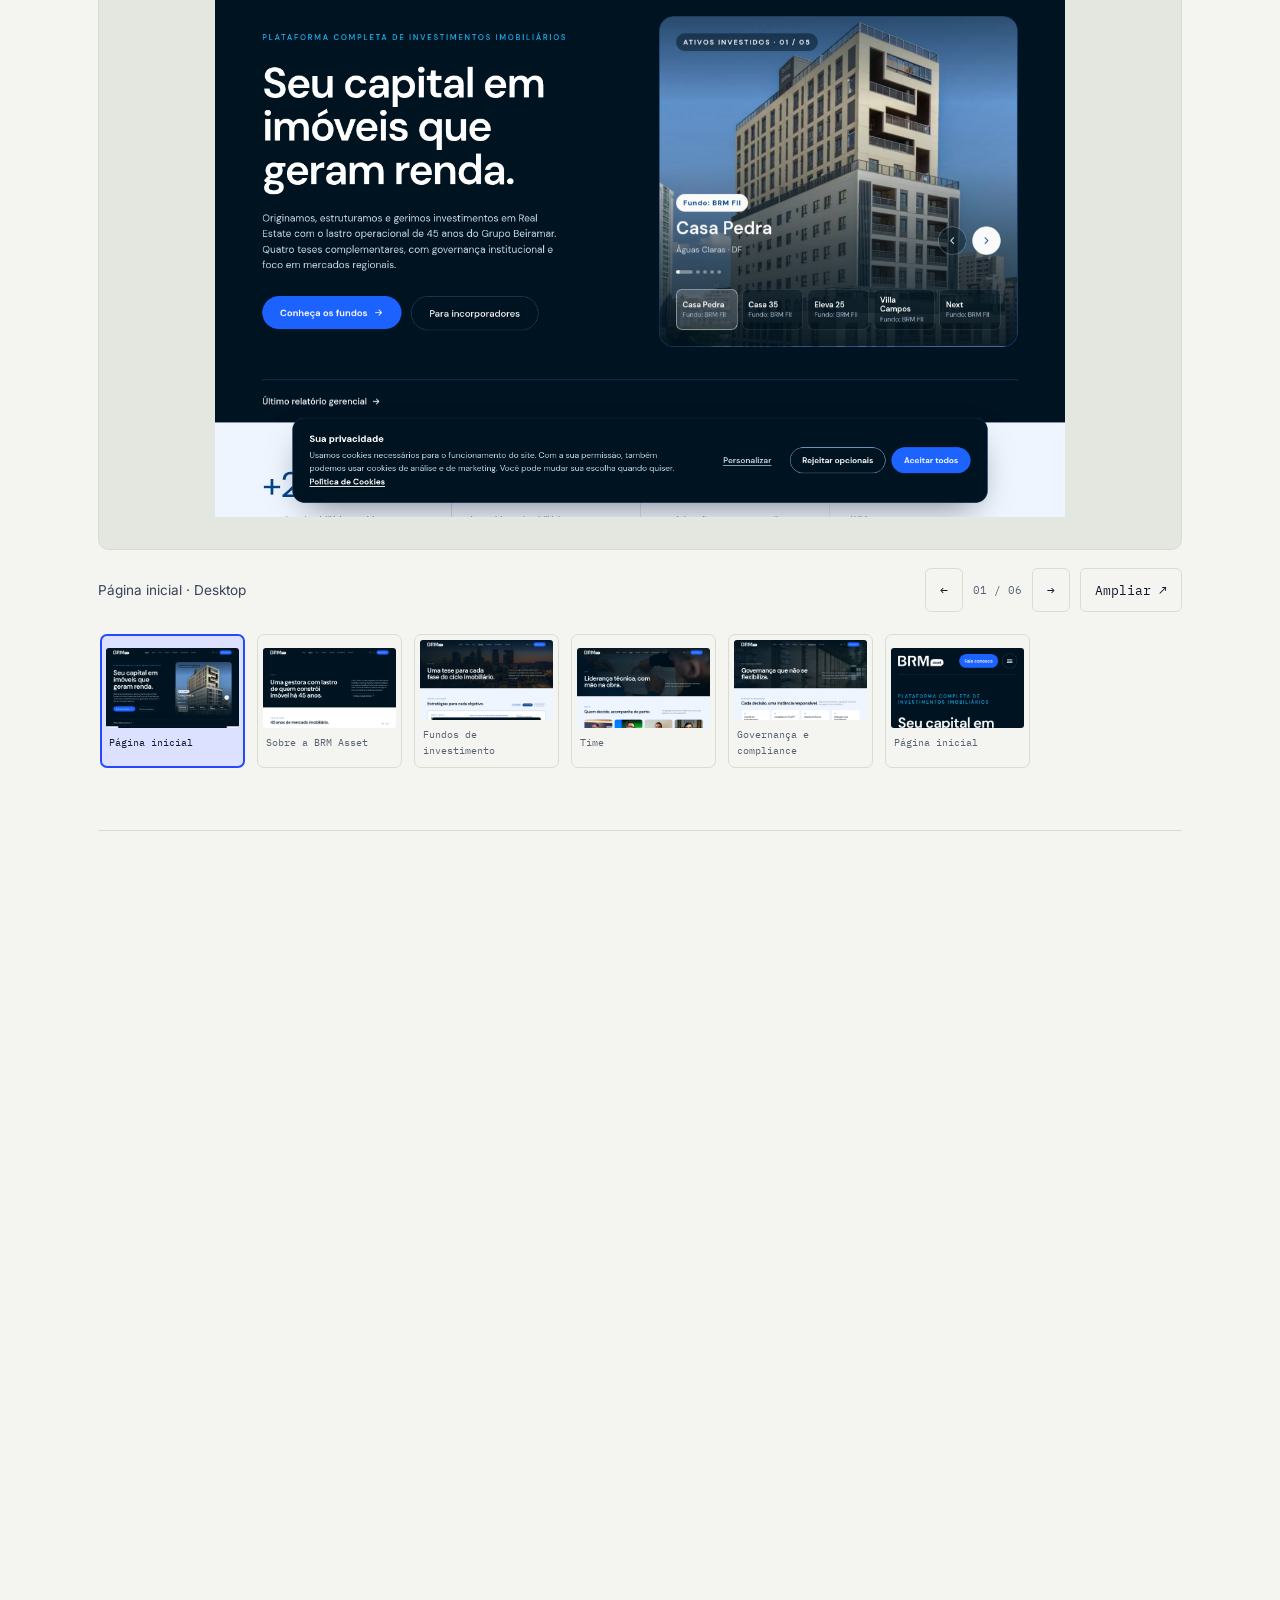
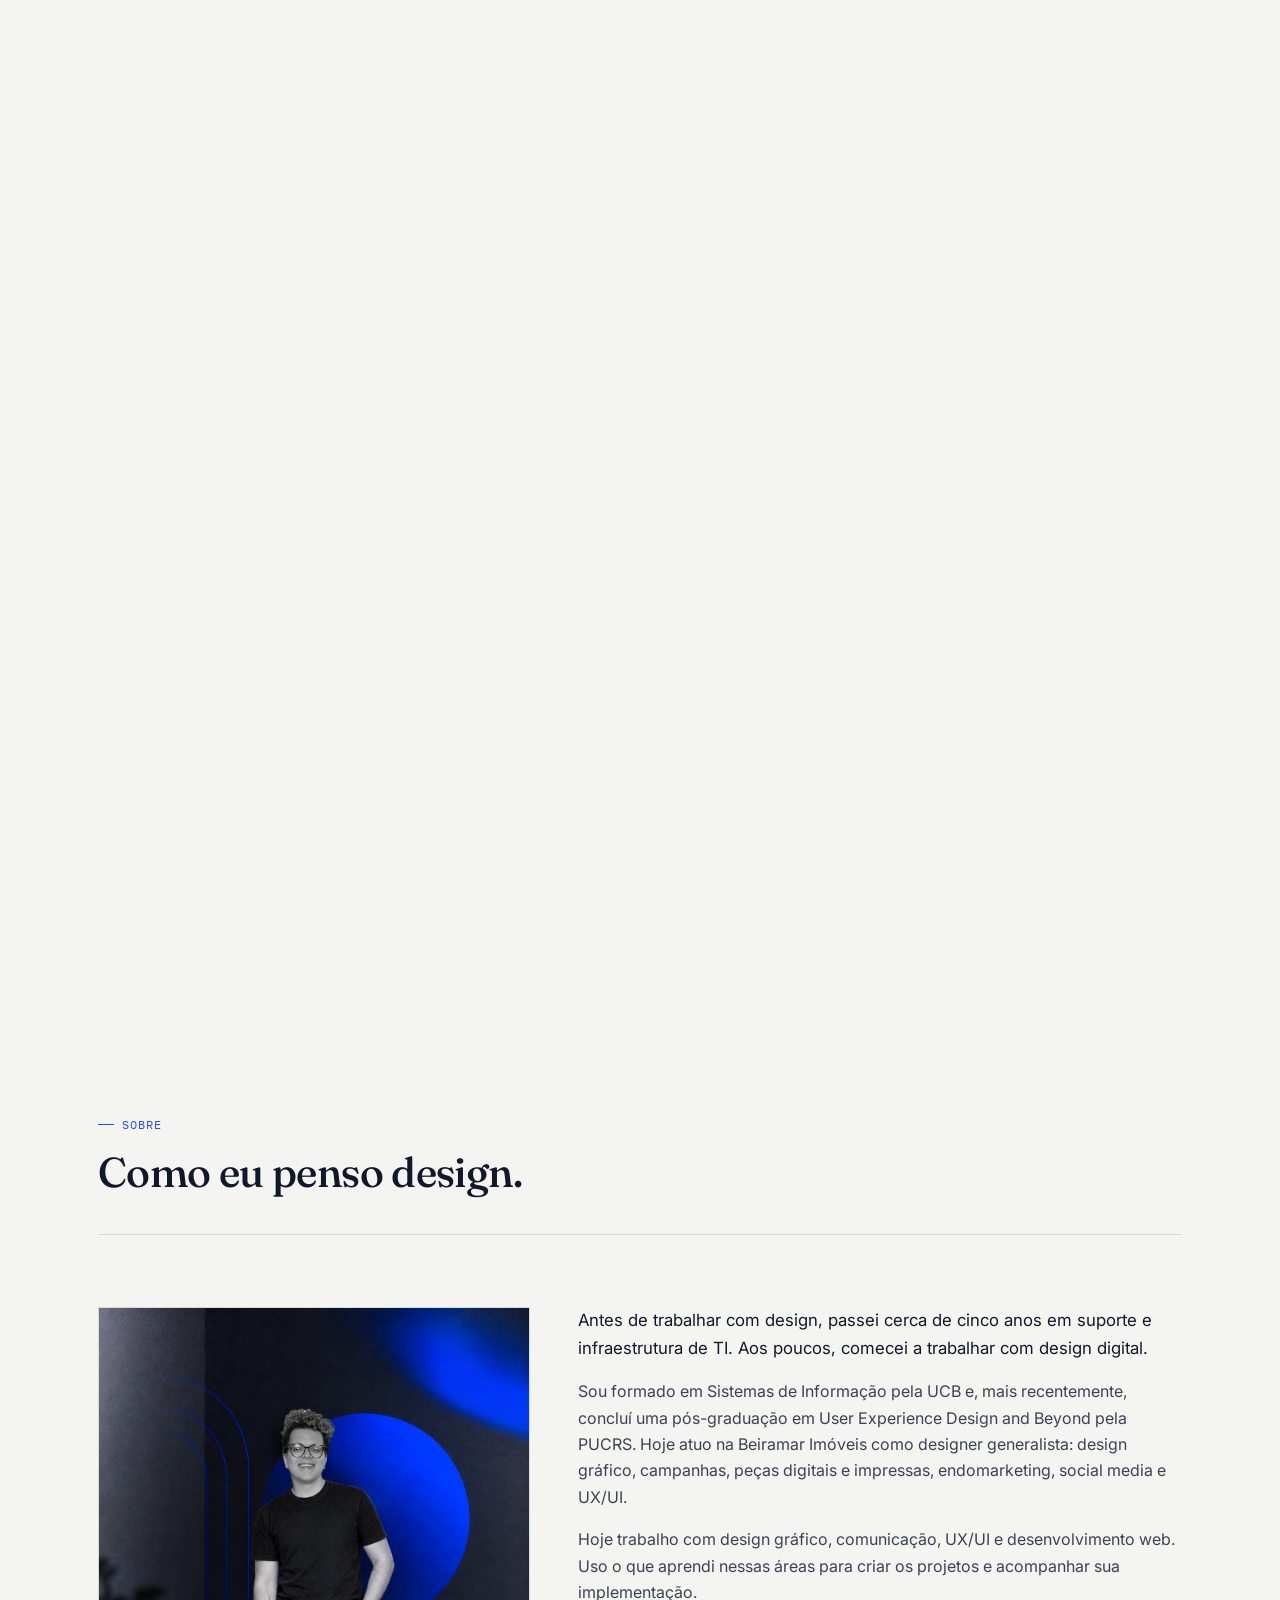
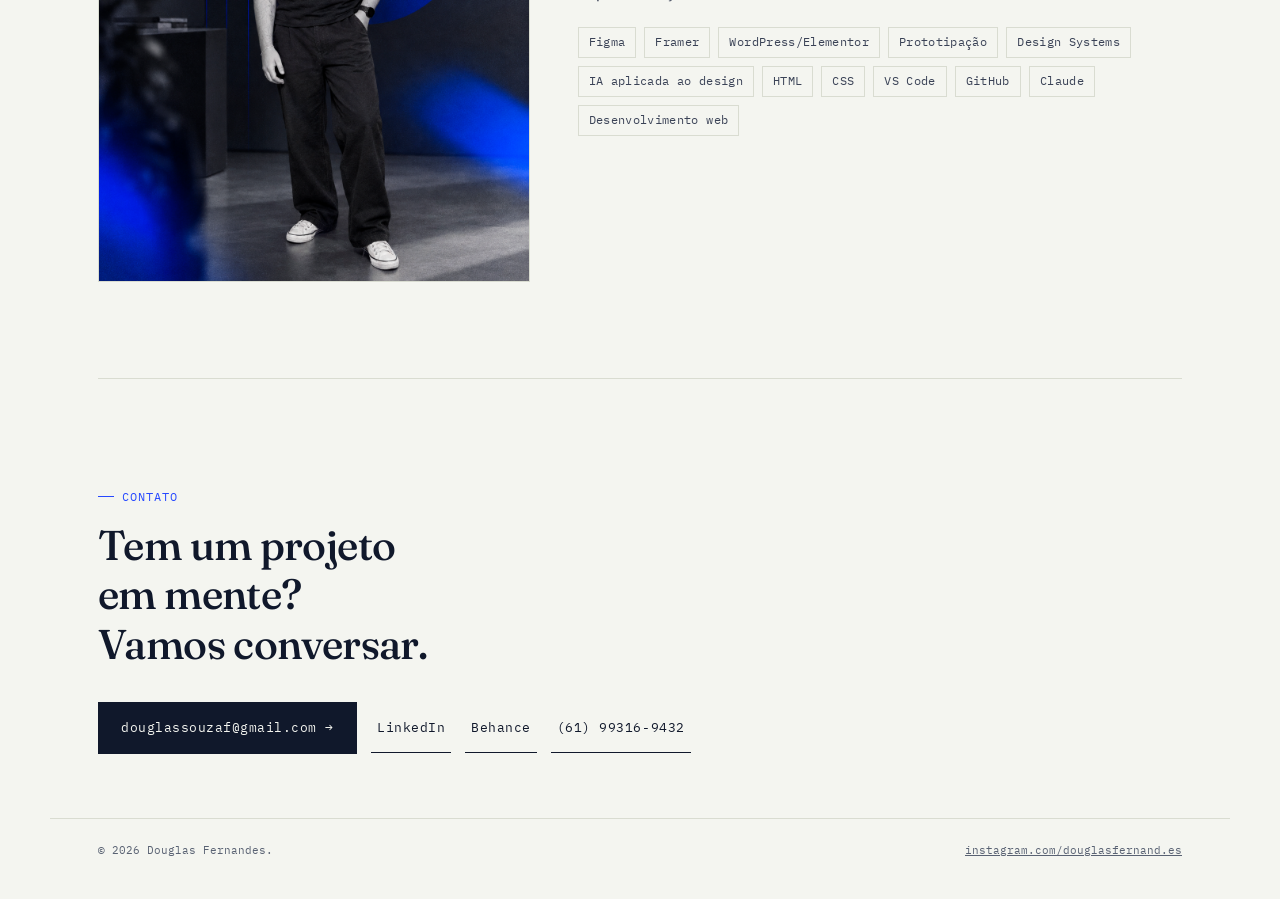
==== commit e59dfba8: "Remove bloco de processo da seção de sites" ====
--- a/index.html
+++ b/index.html
@@ -559,14 +559,6 @@
         <h2 class="section-title" id="sites-title">Sites desenvolvidos</h2>
         <p class="sites-intro">Além de projetar interfaces, também desenvolvo sites com IA. Conheço HTML e CSS e uso essa base para revisar o código, implementar funcionalidades e ajustar o layout e os estilos. Também configurei os repositórios no GitHub, a hospedagem e os domínios, e cuido das atualizações dos projetos.</p>
       </div>
-      <div class="web-workflow" data-reveal>
-        <div class="web-workflow-heading"><p class="eyebrow">Meu processo</p><h3>Como desenvolvo os sites.</h3></div>
-        <ol class="web-steps">
-          <li><span class="spec-label">01 / Implementação local</span><p>Comecei desenvolvendo no VS Code, estruturando os sites e fazendo os ajustes no ambiente local.</p></li>
-          <li><span class="spec-label">02 / Versionamento e publicação</span><p>Configurei a integração com o GitHub e organizei a publicação em hospedagem e domínio próprio, utilizando Hostinger ou Locaweb conforme o projeto.</p></li>
-          <li><span class="spec-label">03 / Evolução com Claude</span><p>Depois, passei a usar o Claude para agilizar as implementações. Continuo usando o GitHub para versionar o código e o VS Code para fazer alterações locais.</p></li>
-        </ol>
-      </div>
       <div class="web-projects">
         <article class="web-project web-project--grupo" aria-labelledby="web-grupo-title" data-reveal>
           <figure class="web-preview"><a href="imagens/sites/grupo/inicio.png" target="_blank" rel="noopener" aria-label="Ampliar captura do site Grupo Beiramar (abre em nova aba)"><img src="imagens/sites/grupo/inicio.png" alt="Página inicial do site Grupo Beiramar, capturada a partir do código do projeto" width="1440" height="1000" loading="lazy"></a><figcaption>Grupo Beiramar · página inicial</figcaption></figure>
--- a/assets/css/websites.css
+++ b/assets/css/websites.css
@@ -1,12 +1,6 @@
 /* Website projects share the portfolio's drafting-table visual language. */
 #sites { scroll-margin-top: 85px; }
 .sites-intro { max-width: 780px; color: var(--ink-soft); margin: 24px 0 0; }
-.web-workflow { padding: 28px; border: 1px solid var(--line); background: var(--paper-dim); }
-.web-workflow-heading h3 { font: 500 1.4rem/1.3 var(--font-heading); margin: 12px 0 26px; }
-.web-workflow-heading .eyebrow { margin: 0; }
-.web-steps { display: grid; grid-template-columns: repeat(3, 1fr); gap: 28px; list-style: none; margin: 0; padding: 0; }
-.web-steps li { border-top: 1px solid var(--slate); padding-top: 16px; }
-.web-steps p { font-size: .9rem; color: var(--ink-soft); margin: 12px 0 0; }
 .web-project { display: grid; grid-template-columns: 1fr 1fr; gap: clamp(24px, 5vw, 60px); padding: 48px 0; border-bottom: 1px solid var(--line); align-items: start; }
 .web-identity { min-height: 330px; padding: clamp(24px, 3vw, 36px); display: flex; flex-direction: column; justify-content: space-between; gap: 40px; background: var(--ink); color: var(--paper); position: relative; overflow: hidden; }
 .web-identity::before { content: ''; position: absolute; width: 260px; height: 260px; border: 1px solid currentColor; border-radius: 50%; right: -100px; top: -100px; opacity: .16; pointer-events: none; }
@@ -34,12 +28,10 @@
 @media (max-width: 860px) {
   .web-project { grid-template-columns: 1fr; }
   .web-identity { min-height: 280px; }
-  .web-steps { grid-template-columns: 1fr; gap: 22px; }
 }
 @media (max-width: 600px) {
   .nav-inner { flex-wrap: wrap; gap: 10px; }
   .nav-links { width: 100%; justify-content: space-between; }
-  .web-workflow { padding: 20px; }
   #sites { scroll-margin-top: 115px; }
 }
 
